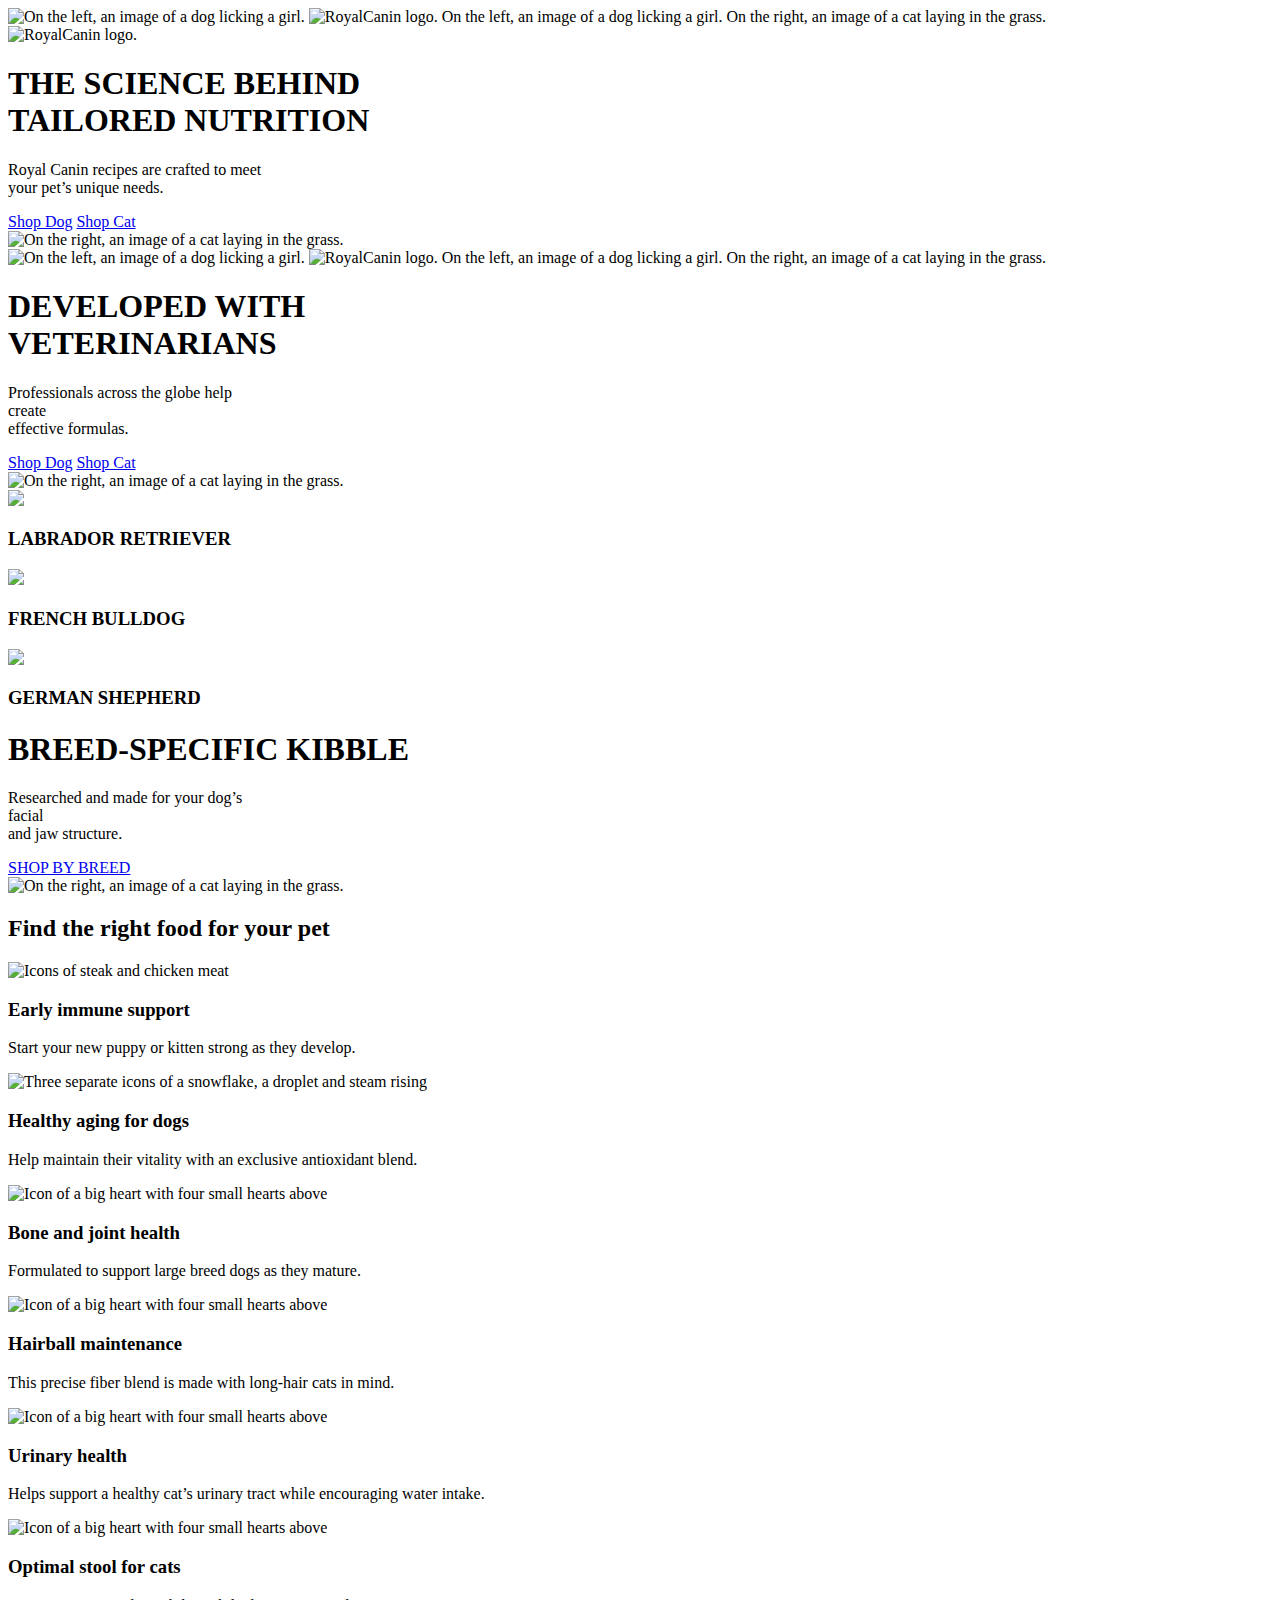
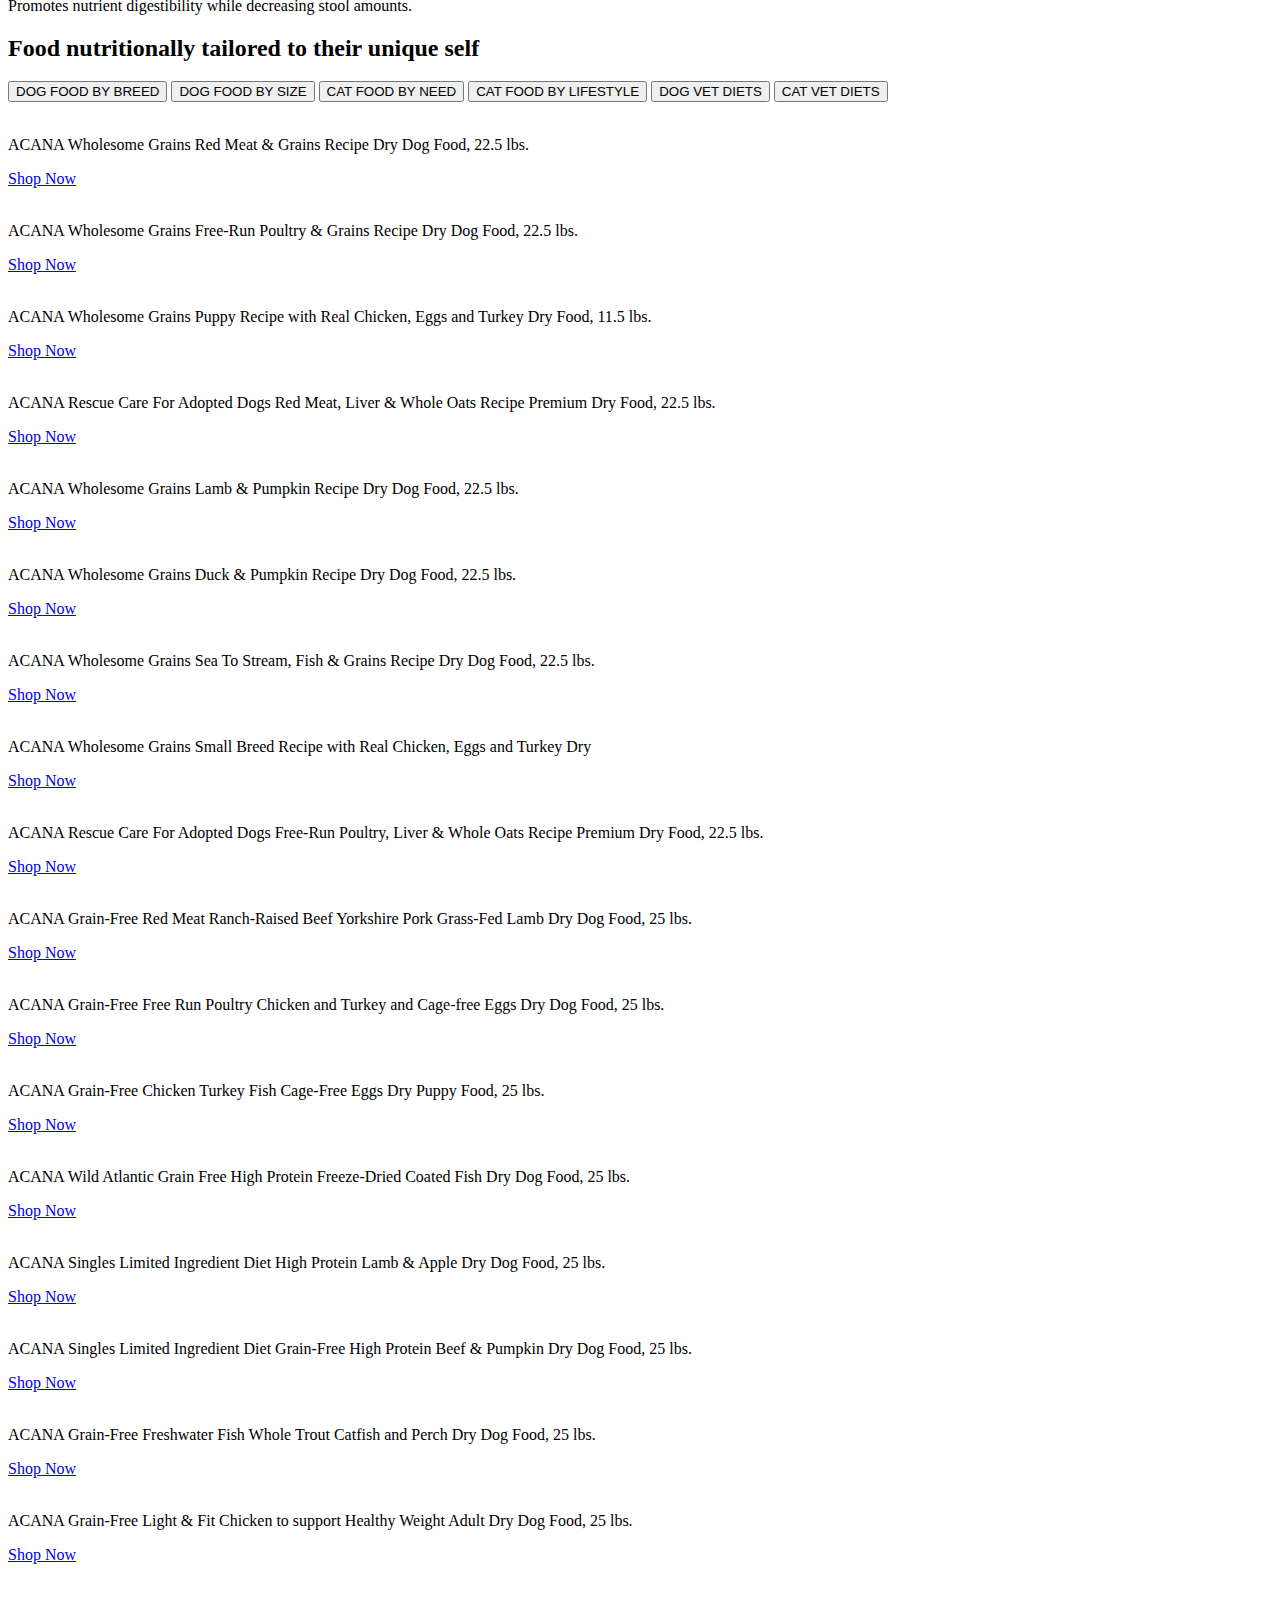
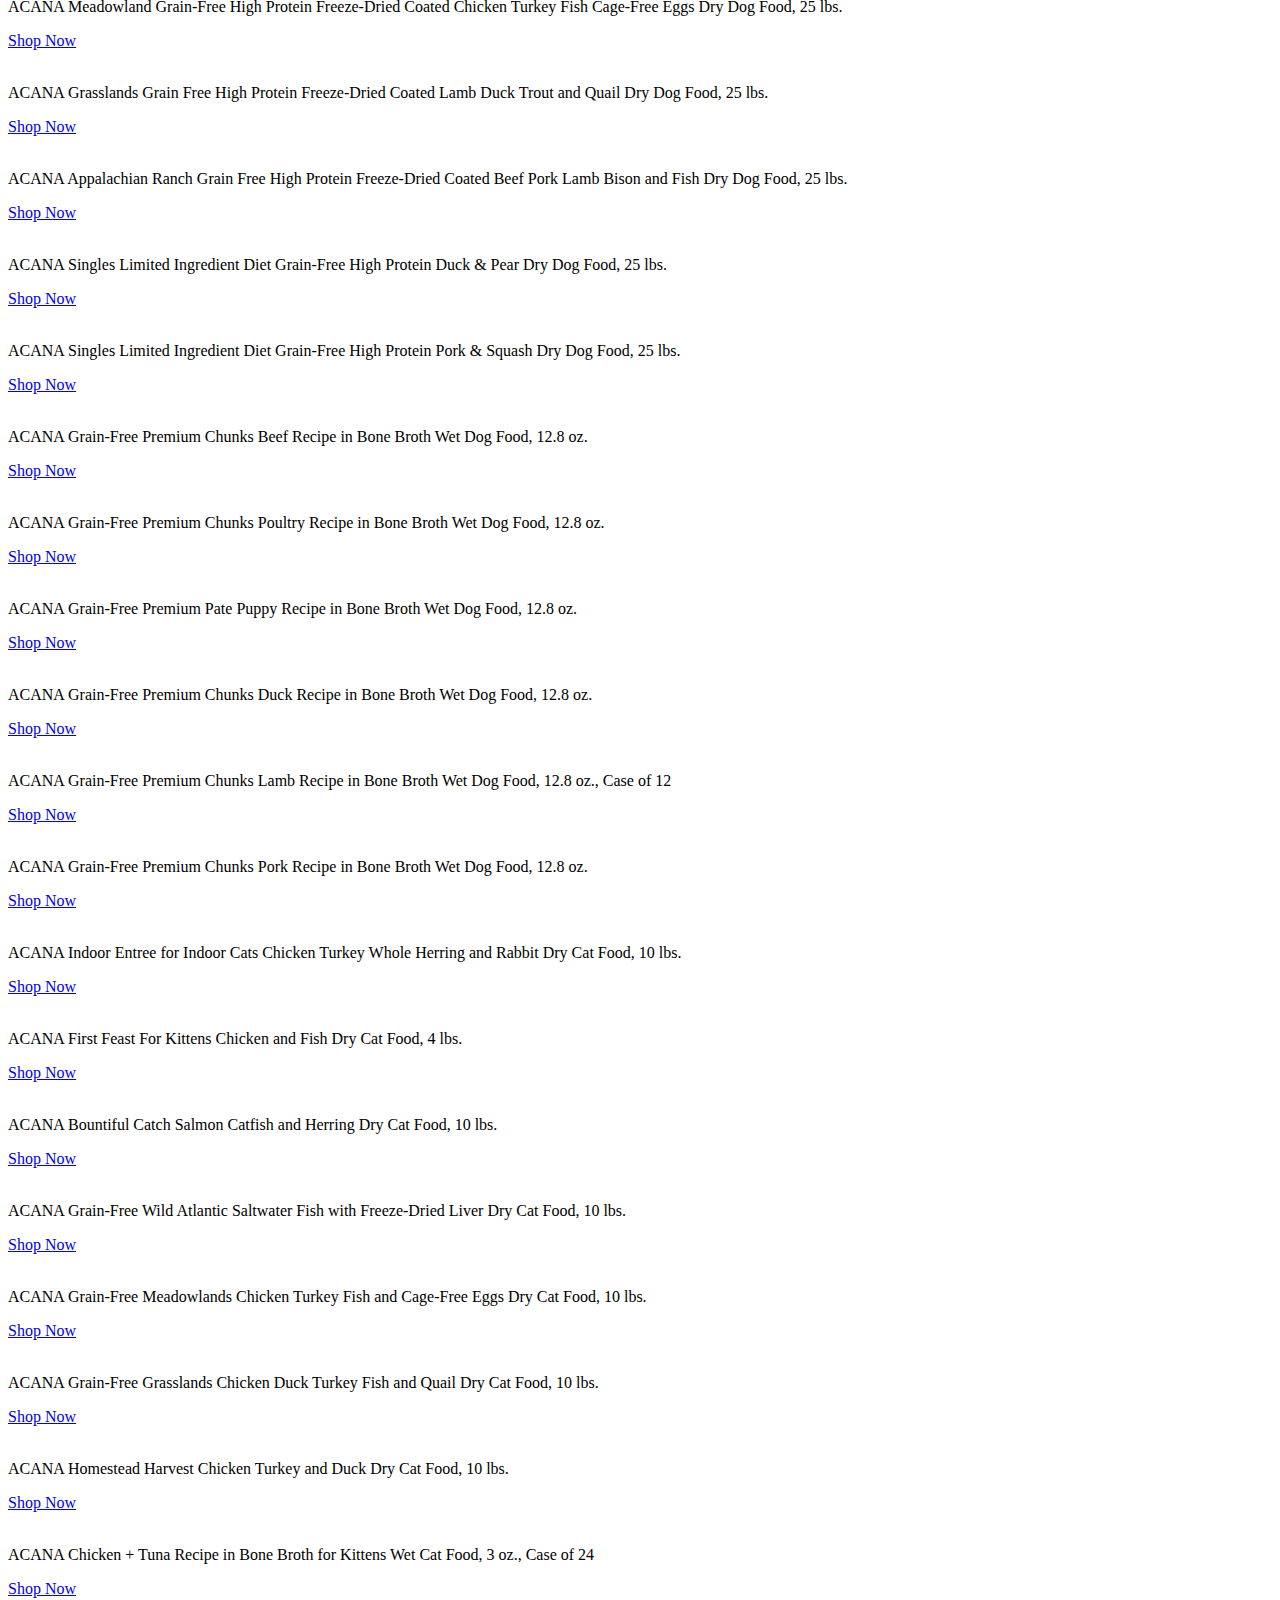
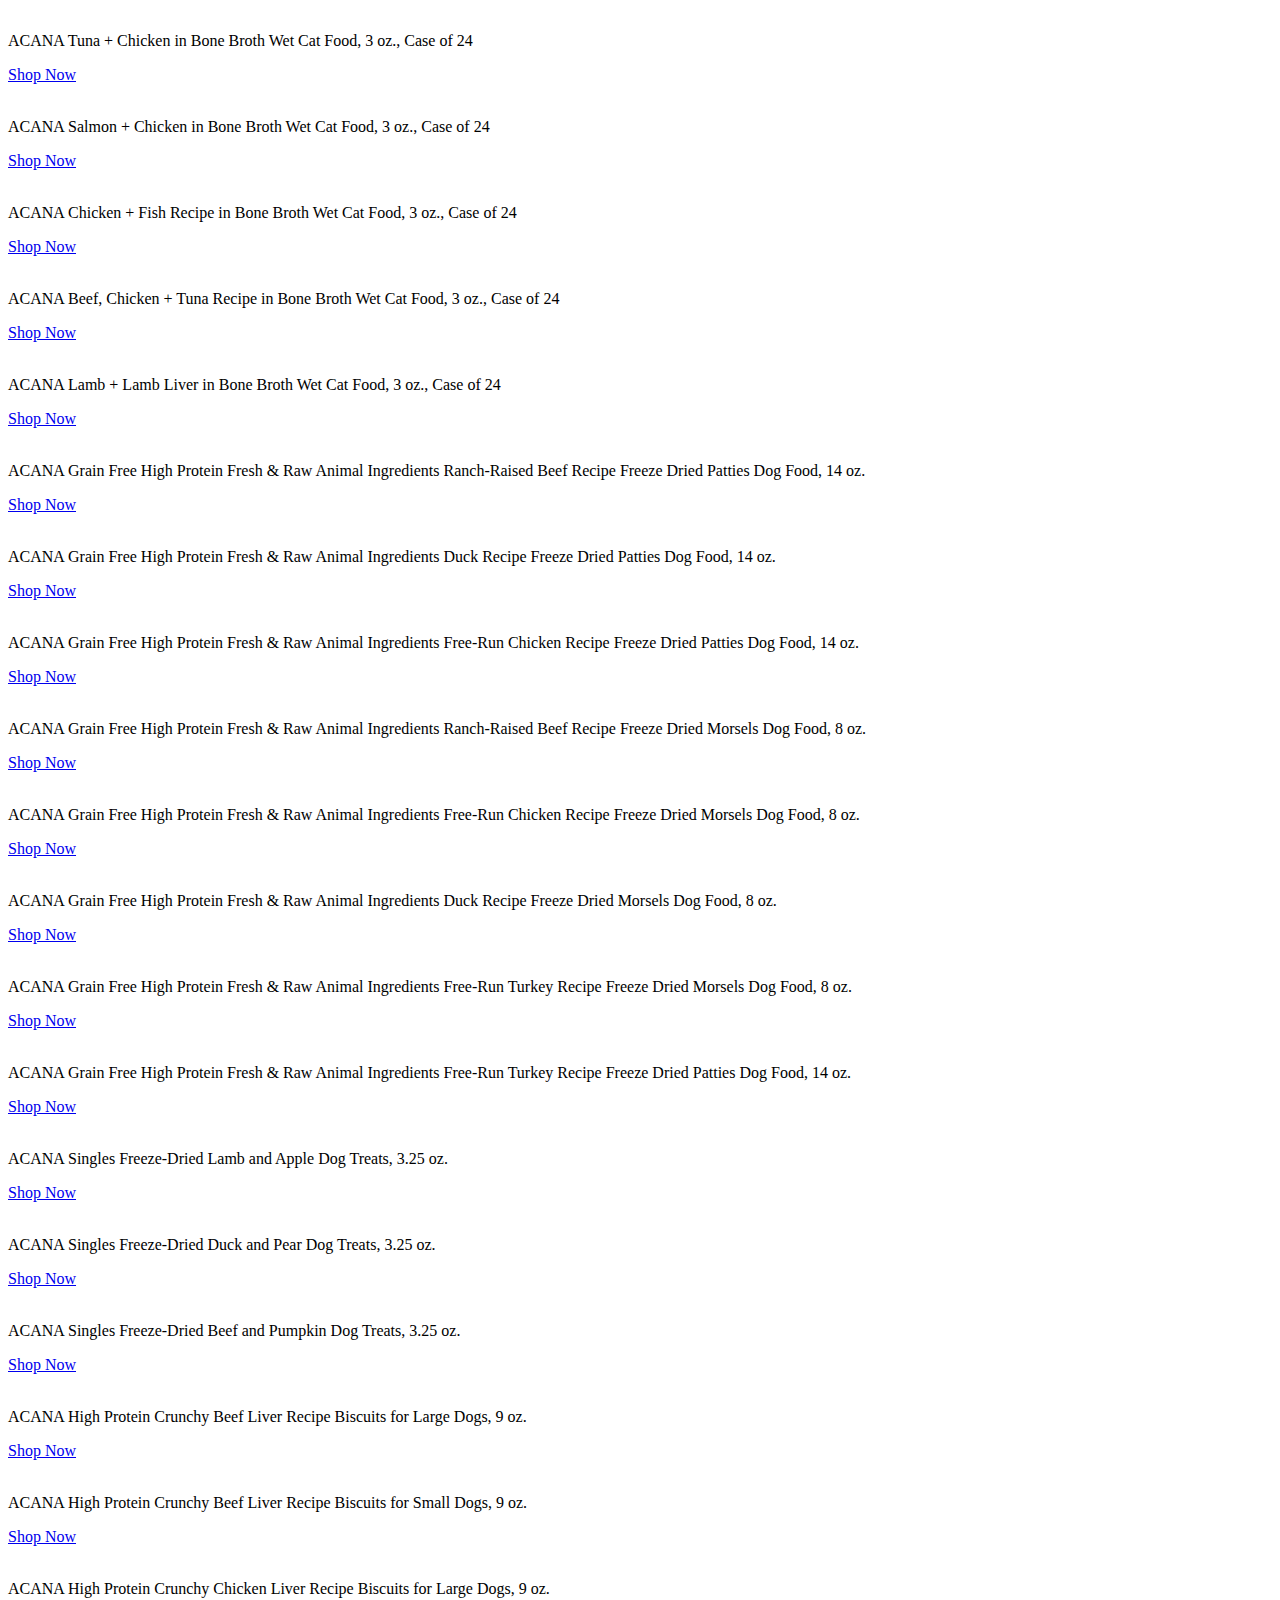
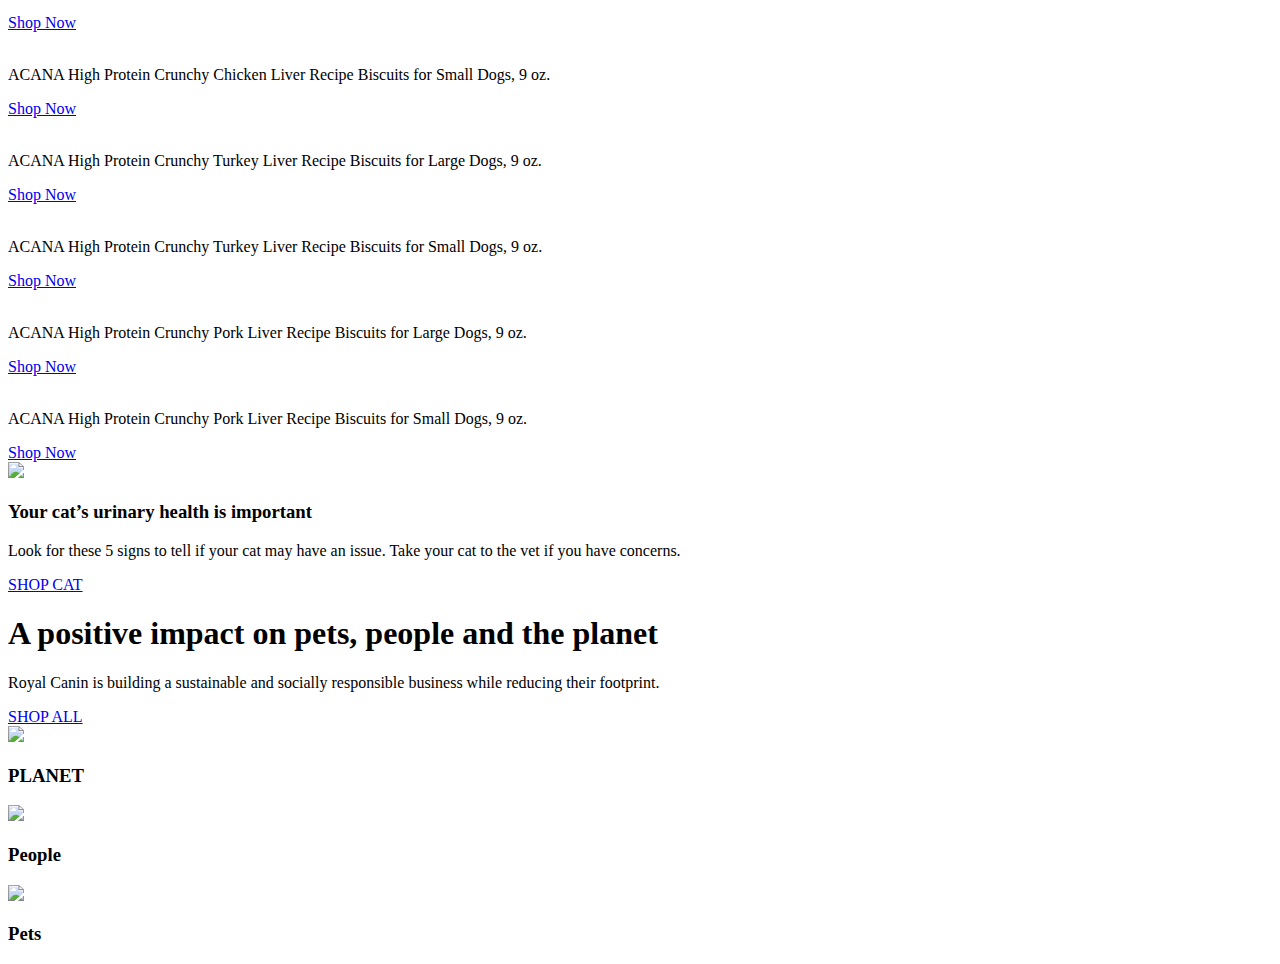
==== index.html @ 504c71f0 "first commit" ====
<!DOCTYPE html>
<html lang="en">

<head>
  <meta charset="UTF-8" />
  <meta http-equiv="X-UA-Compatible" content="IE=edge" />
  <meta name="viewport" content="width=device-width, initial-scale=1.0" />
  <meta name="description"
    content="Shop tailored nutrition for your pet’s health needs. Royal Canin breed-specific dog food, urinary health cat food and more are available at Petco.com." />
  <title>Royal Canin | Petco</title>
  <link rel="shortcut icon" href="assets/images/Royal-Canin.png" type="image/x-icon" />
  <link rel="stylesheet" href="assets/product.css">
  <link rel="stylesheet" href="assets/styles.css?v=1" />
</head>

<body>
  <main class="citrusRoyalCanin__Wrapper">
    <!--------------------- RoyalCanin slider section ------------------------->
    <section class="citrusRoyalCanin__SliderContainer">
      <div id="image-carousel" class="splide citrusRoyalCanin__sliderBox" aria-label="Beautiful images2">
        <div class="splide__track">
          <div class="splide__list">
            <!-- 1st slide -->
            <div class="citrusRoyalCanin__firstSlideContainer splide__slide" >
              <div class="citrusRoyalCanin__firstSlide_Row">
                <div class="citrusRoyalCanin__FirstSlide__ColLeft">
                  <div class="citrusRoyalCanin__imgContainer">
                    <img class="citrusRoyalCanin__mobile_hide citrusRoyalCanin__FirstSlide_first_image" src="assets/images/Hero_1.1_dsk_Dog_Eating.png"
                      alt="On the left, an image of a dog licking a girl." />
                    <img class="citrusRoyalCanin__desktop_hide" src="assets/images/Hero_1.3_Mob_Dog_Eating.png"
                      alt="RoyalCanin logo. On the left, an image of a dog licking a girl. On the right, an image of a cat laying in the grass." />
                  </div>
                </div>
                <div class="citrusRoyalCanin__FirstSlide__ColMiddle">
                  <div class="citrusRoyalCanin__firstSlide__middleContainer">
                    <div class="citrusRoyalCanin__logo">
                      <img class="citrusRoyalCanin__mobile_hide" src="assets/images/Royal-Canin.png" alt="RoyalCanin logo." />
                    </div>
                    <div class="citrusRoyalCanin__Middle_textContainer">
                      <h1 class="citrusRoyalCanin__firstSlide__title">
                        THE SCIENCE BEHIND<br>TAILORED NUTRITION
                      </h1>
                      <p class="citrusRoyalCanin__sliderText">
                        Royal Canin recipes are crafted to meet<br> your pet’s unique needs.
                      </p>
                    </div>
                    <div class="citrusRoyalCanin__MiddleCTA-Box">
                      <a class="citrusRoyalCanin__shopCTALarge"
                        href="https://www.petco.com/shop/en/petcostore/brand/acana/dog"
                        manual_cm_sp="sponsoredbrandpage:acana:heropov:1:qualitypetnutrition:shopdog"
                        onclick="clickTrackLink(this);">Shop Dog</a>
                      <a class="citrusRoyalCanin__shopCTALarge"
                        href="https://www.petco.com/shop/en/petcostore/brand/acana/cat"
                        manual_cm_sp="sponsoredbrandpage:acana:heropov:1:qualitypetnutrition:shopcat"
                        onclick="clickTrackLink(this);">Shop Cat</a>
                    </div>
                  </div>
                </div>
                <div class="citrusRoyalCanin__FirstSlide__ColRight citrusRoyalCanin__mobile_hide">
                  <div class="citrusRoyalCanin__imgContainer">
                    <img class="citrusRoyalCanin__FirstSlide_Second_image" src="assets/images/Hero_1.2_Cat_Eating.png" alt="On the right, an image of a cat laying in the grass." />
                  </div>
                </div>
              </div>
            </div>
            <!-- End 1st slide -->
            <!-- 2nd slide -->
            <div class="citrusRoyalCanin__secondSlideContainer splide__slide">
              <div class="citrusRoyalCanin__secondSlide_Row">
                <div class="citrusRoyalCanin__secondSlide__ColLeft">
                  <div class="citrusRoyalCanin__imgContainer">
                    <img class="citrusRoyalCanin__mobile_hide" src="assets/images/Hero_2.1_dsk_Dog.png"
                      alt="On the left, an image of a dog licking a girl." />
                    <img class="citrusRoyalCanin__desktop_hide" src="assets/images/Hero_2.3_mob_Cat.png"
                      alt="RoyalCanin logo. On the left, an image of a dog licking a girl. On the right, an image of a cat laying in the grass." />
                  </div>
                </div>
                <div class="citrusRoyalCanin__secondSlide__ColMiddle">
                  <div class="citrusRoyalCanin__secondSlide__middleContainer">
                    <div class="citrusRoyalCanin__Middle_textContainer">
                      <h1 class="citrusRoyalCanin__secondSlide__title">
                        DEVELOPED WITH<br>
VETERINARIANS
                      </h1>
                      <p class="citrusRoyalCanin__sliderText">
                        Professionals across the globe help<br class="citrusRoyalCanin__desktop_hide"> create<br class="citrusRoyalCanin__mobile_hide"> effective formulas.
                      </p>
                    </div>
                    <div class="citrusRoyalCanin__MiddleCTA-Box">
                      <a class="citrusRoyalCanin__shopCTALarge"
                        href="https://www.petco.com/shop/en/petcostore/brand/acana/dog"
                        manual_cm_sp="sponsoredbrandpage:acana:heropov:1:qualitypetnutrition:shopdog"
                        onclick="clickTrackLink(this);">Shop Dog</a>
                      <a class="citrusRoyalCanin__shopCTALarge"
                        href="https://www.petco.com/shop/en/petcostore/brand/acana/cat"
                        manual_cm_sp="sponsoredbrandpage:acana:heropov:1:qualitypetnutrition:shopcat"
                        onclick="clickTrackLink(this);">Shop Cat</a>
                    </div>
                  </div>
                </div>
                <div class="citrusRoyalCanin__secondSlide__ColRight citrusRoyalCanin__mobile_hide">
                  <div class="citrusRoyalCanin__imgContainer">
                    <img src="assets/images/Hero_2.3_dsk_Cat.png" alt="On the right, an image of a cat laying in the grass." />
                  </div>
                </div>
              </div>
            </div>
            <!-- End 2nd slide -->
            <!-- 3rd slide -->
            <div class="citrusRoyalCanin__thirdSlideContainer splide__slide"  >
              <div class="citrusRoyalCanin__thirdSlide_Row">
                <div class="citrusRoyalCanin__thirdSlide__ColLeft">
                  <div class="citrusRoyalCanin__imgContainer">
                    <div class="citrusRoyalCanin__thirdSlide__Product_Row">
                      <div class="citrusRoyalCanin__thirdSlide__Product_col">
                        <img src="assets/images/Hero_3.1.1_dog_food.png">
                        <h3>LABRADOR RETRIEVER</h3>
                      </div>
                      <div class="citrusRoyalCanin__thirdSlide__Product_col">
                        <img src="assets/images/Hero_3.1.2_dog_food.png">
                        <h3>FRENCH BULLDOG</h3>
                    </div>
                    <div class="citrusRoyalCanin__thirdSlide__Product_col citrusRoyalCanin__thirdSlide__Product_col_gap">
                      <img src="assets/images/Hero_3.1.3_dog_food.png">
                      <h3>GERMAN SHEPHERD </h3>
                  </div>
                    </div>
                  </div>
                </div>
                <div class="citrusRoyalCanin__thirdSlide__ColMiddle citrusRoyalCanin__thirdSlide__ColMiddle_bottom">
                  <div class="citrusRoyalCanin__thirdSlide__middleContainer">
                    <div class="citrusRoyalCanin__Middle_textContainer">
                      <h1 class="citrusRoyalCanin__thirdSlide__title">
                        BREED-SPECIFIC KIBBLE
                      </h1>
                      <p class="citrusRoyalCanin__sliderText">
                        Researched and made for your dog’s<br class="citrusRoyalCanin__desktop_hide"> facial<br class="citrusRoyalCanin__mobile_hide"> and jaw structure.
                      </p>
                    </div>
                    <div class="citrusRoyalCanin__MiddleCTA-Box sliderCTAcenter" >
                      <a class="citrusRoyalCanin__shopCTALarge citrusRoyalCanin__thirdSlide_cta_wide"
                        href="https://www.petco.com/shop/en/petcostore/brand/acana/dog"
                        manual_cm_sp="sponsoredbrandpage:acana:heropov:1:qualitypetnutrition:shopdog"
                        onclick="clickTrackLink(this);">SHOP BY BREED</a>
                    </div>
                  </div>
                </div>
                <div class="citrusRoyalCanin__thirdSlide__ColRight citrusRoyalCanin__mobile_hide">
                  <div class="citrusRoyalCanin__imgContainer">
                    <img class="citrusRoyalCanin__thirdSlide_last_image" src="assets/images/Hero_3.2_dsk_Dog.png" alt="On the right, an image of a cat laying in the grass." />
                  </div>
                </div>
              </div>
            </div>
           <!-- End 3rd slide -->
          </div>
        </div>
      </div>
    </section>
    <!------------------ End RoyalCanin slider section ------------------------------->

        <!--===============================================================
                                    start RoyalCanin benefits area
           ====================================================================-->
           <section class="citrus_RoyalCanin_benefitus_area">
            <div class="citrus_RoyalCanin_containers">
                <div class="citrus_RoyalCanin_main-benifit-flex">
                    <!-- common heading -->
                    <div class="citrus_RoyalCanin_cmon-heading">
                        <h2>Find the right food for your pet</h2>
                    </div>
                    <!-- common heading -->
                    <div class="citrus_RoyalCanin_single_b_main">
                        <!-- single item -->
                        <div class="citrus_RoyalCanin_single_banifit">
                            <img src="assets/images/food-benefit-1.1-early-immune-support.png"
                                alt="Icons of steak and chicken meat" />
                            <h3>Early immune support</h3>
                            <p>Start your new puppy or kitten strong as they develop.</p>
                        </div>
                        <!-- single item -->
                        <div class="citrus_RoyalCanin_single_banifit">
                            <img src="assets/images/food-benefit-1.2-healthy-aging.png"
                                alt="Three separate icons of a snowflake, a droplet and steam rising" />
                            <h3>Healthy aging for dogs</h3>
                            <p>Help maintain their vitality with an exclusive antioxidant blend.</p>
                        </div>
                        <!-- single item -->
                        <div class="citrus_RoyalCanin_single_banifit">
                            <img src="assets/images/food-benefit-1.3-bone-and-joint-health.png"
                                alt="Icon of a big heart with four small hearts above" />
                            <h3>Bone and joint health</h3>
                            <p>Formulated to support large breed dogs as they mature.</p>
                        </div>
                          <!-- single item -->
                          <div class="citrus_RoyalCanin_single_banifit">
                            <img src="assets/images/food-benefit-1.4-hairball-maintanance.png"
                                alt="Icon of a big heart with four small hearts above" />
                            <h3>Hairball maintenance</h3>
                            <p>This precise fiber blend is made with long-hair cats in mind.</p>
                        </div>
                          <!-- single item -->
                          <div class="citrus_RoyalCanin_single_banifit">
                            <img src="assets/images/food-benefit-1.5-urinary-health.png"
                                alt="Icon of a big heart with four small hearts above" />
                            <h3>Urinary health</h3>
                            <p>Helps support a healthy cat’s urinary tract while encouraging water intake.</p>
                        </div>
                          <!-- single item -->
                          <div class="citrus_RoyalCanin_single_banifit">
                            <img src="assets/images/food-benefit-1.6-optimal-stoo.png"
                                alt="Icon of a big heart with four small hearts above" />
                            <h3>Optimal stool for cats</h3>
                            <p>Promotes nutrient digestibility while decreasing stool amounts.</p>
                        </div>
                    </div>
                    <!-- <div class="citrus-purebite__cta cta-box">
                        <a href="https://www.petco.com/shop/en/petcostore/brand/RoyalCanin"
                            manual_cm_sp="sponsoredbrandpage:RoyalCanin:icons:1:RoyalCaninbenefits:shopall"
                            onclick="clickTrackLink(this);">Shop All</a>
                    </div> -->
                </div>
            </div>
        </section>

        <!--===============================================================
                                    End RoyalCanin benefits area
           ====================================================================-->
    <!------------------- section two / shop RoyalCanin products start ---------------------------------->
    <section class="citrus-meet-orijen-tab-area">
      <div class="citrus-meet-orijen-tab-container">
        <div class="citrusRoyalCanin__sectionTitle">
          <h2>Food nutritionally tailored to their unique self</h2>
        </div>

        <!-- product tab main content -->
        <div class="citrus-meet-orijen-main-tab-content">
          <!-- tab button -->
          <div class="citrus-meet-orijen-wrapper">
            <div id="citrusMeetTabId" class="citrus-meet-orijen-main21">
              <button class="citrus_meet_tab_item citrus_meet_tab_item_active" onclick="filterBestDog('citrus_all_tab_select')">DOG FOOD BY BREED</button>
              <button class="citrus_meet_tab_item " onclick="filterBestDog('citrusd_drydog')">DOG FOOD BY SIZE</button>
              <button class="citrus_meet_tab_item" onclick="filterBestDog('citrus_wetdog')">CAT FOOD BY NEED</button>
              <button class="citrus_meet_tab_item" onclick="filterBestDog('citrus_treatsdog')">CAT FOOD BY LIFESTYLE</button>
              <button class="citrus_meet_tab_item" onclick="filterBestDog('citrus_freedog')">DOG VET DIETS</button>
              <button class="citrus_meet_tab_item" onclick="filterBestDog('citrus_catdog')"><span>CAT VET DIETS</button>
              <!-- <button class="citrus_meet_tab_item" onclick="filterBestDog('citrus_wetcatDog')"><span>DOG</span>TREATS</button> -->
            </div>
          </div>
          <!-- tab button -->

          <!--=================== tab content ===================-->
          <div class="citrus-meet-section__tab-content">
            <!-- start DRY DOG FOOD + GRAINS row 1  -->
            <div class="cirtus_meet_tabs_main_22 splide cirtus_meet_tabs_22">
              <div class="splide__track">
                <div class="splide__list">
                  <!-- tab item -->
                  <div
                    class="citrus_item_section__tab_content_item citrusfilterMeetDiv citrus_all_tab_select splide__slide">
                    <div class="citrus-meet-tab-product">
                      <div class="citrus-inner-img22">
                        <a href="https://www.petco.com/shop/en/petcostore/product/acana-wholesome-grains-red-meat-dry-dog-food"
                          manual_cm_sp="sponsoredbrandpage:acana:drydogfoodgrains:1:redmeatdrydogfoodwgrain:product"
                          onclick="clickTrackLink(this);"><img src="assets/images2/tab1.1_RedMeatDryDogFoodWGrain.png"
                            alt="" /></a>
                      </div>
                      <div class="citrus_product_info22">
                        <p>ACANA Wholesome Grains Red Meat & Grains Recipe Dry Dog Food, 22.5 lbs.</p>
                      </div>
                      <a href="https://www.petco.com/shop/en/petcostore/product/acana-wholesome-grains-red-meat-dry-dog-food"
                        manual_cm_sp="sponsoredbrandpage:acana:drydogfoodgrains:1:redmeatdrydogfoodwgrain:product"
                        onclick="clickTrackLink(this);">Shop Now</a>
                    </div>
                  </div>
                  <!-- tab item -->
                  <!-- tab item -->
                  <div
                    class="citrus_item_section__tab_content_item citrusfilterMeetDiv citrus_all_tab_select splide__slide">
                    <div class="citrus-meet-tab-product">
                      <div class="citrus-inner-img22">
                        <a href="https://www.petco.com/shop/en/petcostore/product/acana-wholesome-grains-poultry-dry-dog-food"
                          manual_cm_sp="sponsoredbrandpage:acana:drydogfoodgrains:2:poultrydrydogfoodwgrain:product"
                          onclick="clickTrackLink(this);"><img src="assets/images2/tab1.2_PoultryDryDogFoodWGrain.png"
                            alt="" /></a>
                      </div>
                      <div class="citrus_product_info22">
                        <p>ACANA Wholesome Grains Free-Run Poultry & Grains Recipe Dry Dog Food, 22.5 lbs.</p>
                      </div>
                      <a href="https://www.petco.com/shop/en/petcostore/product/acana-wholesome-grains-poultry-dry-dog-food"
                        manual_cm_sp="sponsoredbrandpage:orijen:drydogfoodgrains:2:puppylargedogdrywgrain:shopnow"
                        onclick="clickTrackLink(this);">Shop Now</a>
                    </div>
                  </div>
                  <!-- tab item -->
                  <!-- tab item -->
                  <div
                    class="citrus_item_section__tab_content_item citrusfilterMeetDiv citrus_all_tab_select splide__slide">
                    <div class="citrus-meet-tab-product">
                      <div class="citrus-inner-img22">
                        <a href="https://www.petco.com/shop/en/petcostore/product/acana-wholesome-grains-puppy-recipe-with-real-chicken-eggs-and-turkey-dry-food"
                          manual_cm_sp="sponsoredbrandpage:acana:drydogfoodgrains:3:puppydrydogfoodwgrain:product"
                          onclick="clickTrackLink(this);"><img src="assets/images2/tab1.3_PuppyDryDogFoodWGrain.png"
                            alt="" /></a>
                      </div>
                      <div class="citrus_product_info22">
                        <p>ACANA Wholesome Grains Puppy Recipe with Real Chicken, Eggs and Turkey Dry Food, 11.5 lbs.
                        </p>
                      </div>
                      <a href="https://www.petco.com/shop/en/petcostore/product/acana-wholesome-grains-puppy-recipe-with-real-chicken-eggs-and-turkey-dry-food"
                        manual_cm_sp="sponsoredbrandpage:acana:drydogfoodgrains:3:puppydrydogfoodwgrain:product"
                        onclick="clickTrackLink(this);">Shop Now</a>
                    </div>
                  </div>
                  <!-- tab item -->
                  <!-- tab item -->
                  <div
                    class="citrus_item_section__tab_content_item citrusfilterMeetDiv citrus_all_tab_select splide__slide">
                    <div class="citrus-meet-tab-product">
                      <div class="citrus-inner-img22">
                        <a href="https://www.petco.com/shop/en/petcostore/product/acana-rescue-care-for-adopted-dogs-red-meat-liver-and-whole-oats-recipe-premium-dry-food"
                          manual_cm_sp="sponsoredbrandpage:acana:drydogfoodgrains:4:rscredmeatdrydogfoodwgrain:product"
                          onclick="clickTrackLink(this);"><img src="assets/images2/tab1.4_RSCRedMeatDryDogFoodWGrain.png"
                            alt="" /></a>
                      </div>
                      <div class="citrus_product_info22">
                        <p>ACANA Rescue Care For Adopted Dogs Red Meat, Liver & Whole Oats Recipe Premium Dry Food, 22.5
                          lbs.</p>
                      </div>
                      <a href="https://www.petco.com/shop/en/petcostore/product/acana-rescue-care-for-adopted-dogs-red-meat-liver-and-whole-oats-recipe-premium-dry-food"
                        manual_cm_sp="sponsoredbrandpage:acana:drydogfoodgrains:4:rscredmeatdrydogfoodwgrain:product"
                        onclick="clickTrackLink(this);">Shop Now</a>
                    </div>
                  </div>
                  <!-- tab item -->
                  <!-- tab item -->
                  <div
                    class="citrus_item_section__tab_content_item citrusfilterMeetDiv citrus_all_tab_select splide__slide">
                    <div class="citrus-meet-tab-product">
                      <div class="citrus-inner-img22">
                        <a href="https://www.petco.com/shop/en/petcostore/product/acana-wholesome-grains-lamb-and-pumpkin-dry-dog-food"
                          manual_cm_sp="sponsoredbrandpage:acana:drydogfoodgrains:5:lambpumpkindrydogfoodwgrain:product"
                          onclick="clickTrackLink(this);"><img
                            src="assets/images2/tab1.5_LambPumpkinDryDogFoodWGrain.png" alt="" /></a>
                      </div>
                      <div class="citrus_product_info22">
                        <p>ACANA Wholesome Grains Lamb & Pumpkin Recipe Dry Dog Food, 22.5 lbs.</p>
                      </div>
                      <a href="https://www.petco.com/shop/en/petcostore/product/acana-wholesome-grains-lamb-and-pumpkin-dry-dog-food"
                        manual_cm_sp="sponsoredbrandpage:acana:drydogfoodgrains:5:lambpumpkindrydogfoodwgrain:product"
                        onclick="clickTrackLink(this);">Shop Now</a>
                    </div>
                  </div>
                  <!-- tab item -->
                  <!-- tab item -->
                  <div
                    class="citrus_item_section__tab_content_item citrusfilterMeetDiv citrus_all_tab_select splide__slide">
                    <div class="citrus-meet-tab-product">
                      <div class="citrus-inner-img22">
                        <a href="https://www.petco.com/shop/en/petcostore/product/acana-wholesome-grains-duck-and-pumpkin-dry-dog-food"
                          manual_cm_sp="sponsoredbrandpage:acana:drydogfoodgrains:6:duckpumpkindrydogfoodwgrain:product"
                          onclick="clickTrackLink(this);"><img
                            src="assets/images2/tab1.6_DuckPumpkinDryDogFoodWGrain.png" alt="" /></a>
                      </div>
                      <div class="citrus_product_info22">
                        <p>ACANA Wholesome Grains Duck & Pumpkin Recipe Dry Dog Food, 22.5 lbs.</p>
                      </div>
                      <a href="https://www.petco.com/shop/en/petcostore/product/acana-wholesome-grains-duck-and-pumpkin-dry-dog-food"
                        manual_cm_sp="sponsoredbrandpage:acana:drydogfoodgrains:6:duckpumpkindrydogfoodwgrain:product"
                        onclick="clickTrackLink(this);">Shop Now</a>
                    </div>
                  </div>
                  <!-- tab item -->
                  <!-- tab item -->
                  <div
                    class="citrus_item_section__tab_content_item citrusfilterMeetDiv citrus_all_tab_select splide__slide">
                    <div class="citrus-meet-tab-product">
                      <div class="citrus-inner-img22">
                        <a href="https://www.petco.com/shop/en/petcostore/product/acana-wholesome-grains-american-waters-dry-dog-food"
                          manual_cm_sp="sponsoredbrandpage:acana:drydogfoodgrains:7:seatostreamdrydogfoodwgrain:product"
                          onclick="clickTrackLink(this);"><img
                            src="assets/images2/tab1.7_SeaToStreamDryDogFoodWGrain.png" alt="" /></a>
                      </div>
                      <div class="citrus_product_info22">
                        <p>ACANA Wholesome Grains Sea To Stream, Fish & Grains Recipe Dry Dog Food, 22.5 lbs.</p>
                      </div>
                      <a href="https://www.petco.com/shop/en/petcostore/product/acana-wholesome-grains-american-waters-dry-dog-food"
                        manual_cm_sp="sponsoredbrandpage:acana:drydogfoodgrains:7:seatostreamdrydogfoodwgrain:product"
                        onclick="clickTrackLink(this);">Shop Now</a>
                    </div>
                  </div>
                  <!-- tab item -->
                  <!-- tab item -->
                  <div
                    class="citrus_item_section__tab_content_item citrusfilterMeetDiv citrus_all_tab_select splide__slide">
                    <div class="citrus-meet-tab-product">
                      <div class="citrus-inner-img22">
                        <a href="https://www.petco.com/shop/en/petcostore/product/acana-wholesome-grains-small-breed-recipe-with-real-chicken-eggs-and-turkey-dry-dog-food"
                          manual_cm_sp="sponsoredbrandpage:acana:drydogfoodgrains:8:smallbreeddrydogfoodwgrain:product"
                          onclick="clickTrackLink(this);"><img src="assets/images2/tab1.8_SmallBreedDryDogFoodWGrain.png"
                            alt="" /></a>
                      </div>
                      <div class="citrus_product_info22">
                        <p>ACANA Wholesome Grains Small Breed Recipe with Real Chicken, Eggs and Turkey Dry</p>
                      </div>
                      <a href="https://www.petco.com/shop/en/petcostore/product/acana-wholesome-grains-small-breed-recipe-with-real-chicken-eggs-and-turkey-dry-dog-food"
                        manual_cm_sp="sponsoredbrandpage:acana:drydogfoodgrains:8:smallbreeddrydogfoodwgrain:product"
                        onclick="clickTrackLink(this);">Shop Now</a>
                    </div>
                  </div>
                  <!-- tab item -->
                  <!-- tab item -->
                  <div
                    class="citrus_item_section__tab_content_item citrusfilterMeetDiv citrus_all_tab_select splide__slide">
                    <div class="citrus-meet-tab-product">
                      <div class="citrus-inner-img22">
                        <a href="https://www.petco.com/shop/en/petcostore/product/acana-rescue-care-for-adopted-dogs-free-run-poultry-liver-and-whole-oats-recipe-premium-dry-food"
                          manual_cm_sp="sponsoredbrandpage:acana:drydogfoodgrains:9:rscpoultrydrydogfoodwgrain:product"
                          onclick="clickTrackLink(this);"><img src="assets/images2/tab1.9_RSCPoultryDryDogFoodWGrain.png"
                            alt="" /></a>
                      </div>
                      <div class="citrus_product_info22">
                        <p>ACANA Rescue Care For Adopted Dogs Free-Run Poultry, Liver & Whole Oats Recipe Premium Dry
                          Food, 22.5 lbs.</p>
                      </div>
                      <a href="https://www.petco.com/shop/en/petcostore/product/acana-rescue-care-for-adopted-dogs-free-run-poultry-liver-and-whole-oats-recipe-premium-dry-food"
                        manual_cm_sp="sponsoredbrandpage:acana:drydogfoodgrains:9:rscpoultrydrydogfoodwgrain:product"
                        onclick="clickTrackLink(this);">Shop Now</a>
                    </div>
                  </div>
                  <!-- tab item -->

                </div>
              </div>
            </div>
            <!-- End DRY DOG FOOD + GRAINS  row 1  -->

            <!-- start GRAIN-FREE DRY DOG FOOD row 2 -->
            <div class="cirtus_meet_tabs_main_22 splide cirtus_meet_tabs_22">
              <div class="splide__track">
                <div class="splide__list">
                  <!-- tab item -->
                  <div class="citrus_item_section__tab_content_item citrusfilterMeetDiv citrusd_drydog splide__slide">
                    <div class="citrus-meet-tab-product">
                      <div class="citrus-inner-img22">
                        <a href="https://www.petco.com/shop/en/petcostore/product/acana-red-meat-dry-dog-food"
                          manual_cm_sp="sponsoredbrandpage:acana:grainfreedrydogfood:1:redmeatdrydogfoodgrainfree:product"
                          onclick="clickTrackLink(this);"><img src="assets/images2/tab2.1_RedMeatDryDogFoodGrainFree.png"
                            alt="" /></a>
                      </div>
                      <div class="citrus_product_info22">
                        <p>ACANA Grain-Free Red Meat Ranch-Raised Beef Yorkshire Pork Grass-Fed Lamb Dry Dog Food, 25
                          lbs.</p>
                      </div>
                      <a href="https://www.petco.com/shop/en/petcostore/product/acana-red-meat-dry-dog-food"
                        manual_cm_sp="sponsoredbrandpage:acana:grainfreedrydogfood:1:redmeatdrydogfoodgrainfree:product"
                        onclick="clickTrackLink(this);">Shop Now</a>
                    </div>
                  </div>
                  <!-- tab item -->
                  <!-- tab item -->
                  <div class="citrus_item_section__tab_content_item citrusfilterMeetDiv citrusd_drydog splide__slide">
                    <div class="citrus-meet-tab-product">
                      <div class="citrus-inner-img22">
                        <a href="https://www.petco.com/shop/en/petcostore/product/acana-free-run-poultry-dry-dog-food"
                          manual_cm_sp="sponsoredbrandpage:acana:grainfreedrydogfood:2:poultrydrydogfoodgrainfree:product"
                          onclick="clickTrackLink(this);"><img src="assets/images2/tab2.2_PoultryDryDogFoodGrainFree.png"
                            alt="" /></a>
                      </div>
                      <div class="citrus_product_info22">
                        <p>ACANA Grain-Free Free Run Poultry Chicken and Turkey and Cage-free Eggs Dry Dog Food, 25 lbs.
                        </p>
                      </div>
                      <a href="https://www.petco.com/shop/en/petcostore/product/acana-free-run-poultry-dry-dog-food"
                        manual_cm_sp="sponsoredbrandpage:acana:grainfreedrydogfood:2:poultrydrydogfoodgrainfree:product"
                        onclick="clickTrackLink(this);">Shop Now</a>
                    </div>
                  </div>
                  <!-- tab item -->
                  <!-- tab item -->
                  <div class="citrus_item_section__tab_content_item citrusfilterMeetDiv citrusd_drydog splide__slide">
                    <div class="citrus-meet-tab-product">
                      <div class="citrus-inner-img22">
                        <a href="https://www.petco.com/shop/en/petcostore/product/acana-puppy-and-junior-dry-dog-food"
                          manual_cm_sp="sponsoredbrandpage:acana:grainfreedrydogfood:3:puppydrydogfoodgrainfree:product"
                          onclick="clickTrackLink(this);"><img src="assets/images2/tab2.3_PuppyDryDogFoodGrainFree.png"
                            alt="" /></a>
                      </div>
                      <div class="citrus_product_info22">
                        <p>ACANA Grain-Free Chicken Turkey Fish Cage-Free Eggs Dry Puppy Food, 25 lbs.</p>
                      </div>
                      <a href="https://www.petco.com/shop/en/petcostore/product/acana-puppy-and-junior-dry-dog-food"
                        manual_cm_sp="sponsoredbrandpage:acana:grainfreedrydogfood:3:puppydrydogfoodgrainfree:product"
                        onclick="clickTrackLink(this);">Shop Now</a>
                    </div>
                  </div>
                  <!-- tab item -->
                  <!-- tab item -->
                  <div class="citrus_item_section__tab_content_item citrusfilterMeetDiv citrusd_drydog splide__slide">
                    <div class="citrus-meet-tab-product">
                      <div class="citrus-inner-img22">
                        <a href="https://www.petco.com/shop/en/petcostore/product/acana-wild-atlantic-dry-dog-food"
                          manual_cm_sp="sponsoredbrandpage:acana:grainfreedrydogfood:4:wildatlanticdrydogfoodgrainfree:product"
                          onclick="clickTrackLink(this);"><img
                            src="assets/images2/tab2.4_WildAtlanticDryDogFoodGrainFree.png" alt="" /></a>
                      </div>
                      <div class="citrus_product_info22">
                        <p>ACANA Wild Atlantic Grain Free High Protein Freeze-Dried Coated Fish Dry Dog Food, 25 lbs.
                        </p>
                      </div>
                      <a href="https://www.petco.com/shop/en/petcostore/product/acana-wild-atlantic-dry-dog-food"
                        manual_cm_sp="sponsoredbrandpage:acana:grainfreedrydogfood:4:wildatlanticdrydogfoodgrainfree:product"
                        onclick="clickTrackLink(this);">Shop Now</a>
                    </div>
                  </div>
                  <!-- tab item -->
                  <!-- tab item -->
                  <div class="citrus_item_section__tab_content_item citrusfilterMeetDiv citrusd_drydog splide__slide">
                    <div class="citrus-meet-tab-product">
                      <div class="citrus-inner-img22">
                        <a href="https://www.petco.com/shop/en/petcostore/product/acana-singles-lamb-and-apple-recipe-dry-dog-food"
                          manual_cm_sp="sponsoredbrandpage:acana:grainfreedrydogfood:5:singleslambappledrydogfoodgrainfree:product"
                          onclick="clickTrackLink(this);"><img
                            src="assets/images2/tab2.5_SinglesLambAppleDryDogFoodGrainFree.png" alt="" /></a>
                      </div>
                      <div class="citrus_product_info22">
                        <p>ACANA Singles Limited Ingredient Diet High Protein Lamb & Apple Dry Dog Food, 25 lbs.</p>
                      </div>
                      <a href="https://www.petco.com/shop/en/petcostore/product/acana-singles-lamb-and-apple-recipe-dry-dog-food"
                        manual_cm_sp="sponsoredbrandpage:acana:grainfreedrydogfood:5:singleslambappledrydogfoodgrainfree:product"
                        onclick="clickTrackLink(this);">Shop Now</a>
                    </div>
                  </div>
                  <!-- tab item -->

                  <!-- tab item -->
                  <div class="citrus_item_section__tab_content_item citrusfilterMeetDiv citrusd_drydog splide__slide">
                    <div class="citrus-meet-tab-product">
                      <div class="citrus-inner-img22">
                        <a href="https://www.petco.com/shop/en/petcostore/product/acana-singles-beef-and-pumpkin-recipe-dry-dog-food"
                          manual_cm_sp="sponsoredbrandpage:acana:grainfreedrydogfood:6:singlesbeefpumpkindrydogfoodgrainfree:product"
                          onclick="clickTrackLink(this);"><img
                            src="assets/images2/tab2.6_SinglesBeefPumpkinDryDogFoodGrainFree.png" alt="" /></a>
                      </div>
                      <div class="citrus_product_info22">
                        <p>ACANA Singles Limited Ingredient Diet Grain-Free High Protein Beef & Pumpkin Dry Dog Food, 25
                          lbs.</p>
                      </div>
                      <a href="https://www.petco.com/shop/en/petcostore/product/acana-singles-beef-and-pumpkin-recipe-dry-dog-food"
                        manual_cm_sp="sponsoredbrandpage:acana:grainfreedrydogfood:6:singlesbeefpumpkindrydogfoodgrainfree:product"
                        onclick="clickTrackLink(this);">Shop Now</a>
                    </div>
                  </div>
                  <!-- tab item -->

                  <!-- tab item -->
                  <div class="citrus_item_section__tab_content_item citrusfilterMeetDiv citrusd_drydog splide__slide">
                    <div class="citrus-meet-tab-product">
                      <div class="citrus-inner-img22">
                        <a href="https://www.petco.com/shop/en/petcostore/product/acana-freshwater-fish-dry-dog-food"
                          manual_cm_sp="sponsoredbrandpage:acana:grainfreedrydogfood:7:freshwaterfishdrydogfoodgrainfree:product"
                          onclick="clickTrackLink(this);"><img
                            src="assets/images2/tab2.7_FreshWaterFishDryDogFoodGrainFree.png" alt="" /></a>
                      </div>
                      <div class="citrus_product_info22">
                        <p>ACANA Grain-Free Freshwater Fish Whole Trout Catfish and Perch Dry Dog Food, 25 lbs.</p>
                      </div>
                      <a href="https://www.petco.com/shop/en/petcostore/product/acana-freshwater-fish-dry-dog-food"
                        manual_cm_sp="sponsoredbrandpage:acana:grainfreedrydogfood:7:freshwaterfishdrydogfoodgrainfree:product"
                        onclick="clickTrackLink(this);">Shop Now</a>
                    </div>
                  </div>
                  <!-- tab item -->

                  <!-- tab item -->
                  <div class="citrus_item_section__tab_content_item citrusfilterMeetDiv citrusd_drydog splide__slide">
                    <div class="citrus-meet-tab-product">
                      <div class="citrus-inner-img22">
                        <a href="https://www.petco.com/shop/en/petcostore/product/acana-light-and-fit-dry-dog-food"
                          manual_cm_sp="sponsoredbrandpage:acana:grainfreedrydogfood:8:lightfitchickendrydogfoodgrainfree:product"
                          onclick="clickTrackLink(this);"><img
                            src="assets/images2/tab2.8_LightFitChickenDryDogFoodGrainFree.png" alt="" /></a>
                      </div>
                      <div class="citrus_product_info22">
                        <p>ACANA Grain-Free Light & Fit Chicken to support Healthy Weight Adult Dry Dog Food, 25 lbs.
                        </p>
                      </div>
                      <a href="https://www.petco.com/shop/en/petcostore/product/acana-light-and-fit-dry-dog-food"
                        manual_cm_sp="sponsoredbrandpage:acana:grainfreedrydogfood:8:lightfitchickendrydogfoodgrainfree:product"
                        onclick="clickTrackLink(this);">Shop Now</a>
                    </div>
                  </div>
                  <!-- tab item -->

                  <!-- tab item -->
                  <div class="citrus_item_section__tab_content_item citrusfilterMeetDiv citrusd_drydog splide__slide">
                    <div class="citrus-meet-tab-product">
                      <div class="citrus-inner-img22">
                        <a href="https://www.petco.com/shop/en/petcostore/product/acana-meadowlands-dry-dog-food"
                          manual_cm_sp="sponsoredbrandpage:acana:grainfreedrydogfood:9:meadowlanddrydogfoodgrainfree:product"
                          onclick="clickTrackLink(this);"><img
                            src="assets/images2/tab2.9_MeadowlandDryDogFoodGrainFree.png" alt="" /></a>
                      </div>
                      <div class="citrus_product_info22">
                        <p>ACANA Meadowland Grain-Free High Protein Freeze-Dried Coated Chicken Turkey Fish Cage-Free
                          Eggs Dry Dog Food, 25 lbs.</p>
                      </div>
                      <a href="https://www.petco.com/shop/en/petcostore/product/acana-meadowlands-dry-dog-food"
                        manual_cm_sp="sponsoredbrandpage:acana:grainfreedrydogfood:9:meadowlanddrydogfoodgrainfree:product"
                        onclick="clickTrackLink(this);">Shop Now</a>
                    </div>
                  </div>
                  <!-- tab item -->

                  <!-- tab item -->
                  <div class="citrus_item_section__tab_content_item citrusfilterMeetDiv citrusd_drydog splide__slide">
                    <div class="citrus-meet-tab-product">
                      <div class="citrus-inner-img22">
                        <a href="https://www.petco.com/shop/en/petcostore/product/acana-grasslands-dry-dog-food"
                          manual_cm_sp="sponsoredbrandpage:acana:grainfreedrydogfood:10:grasslandsdrydogfoodgrainfree:product"
                          onclick="clickTrackLink(this);"><img
                            src="assets/images2/tab2.10_GrasslandsDryDogFoodGrainFree.png" alt="" /></a>
                      </div>
                      <div class="citrus_product_info22">
                        <p>ACANA Grasslands Grain Free High Protein Freeze-Dried Coated Lamb Duck Trout and Quail Dry
                          Dog Food, 25 lbs.</p>
                      </div>
                      <a href="https://www.petco.com/shop/en/petcostore/product/acana-grasslands-dry-dog-food"
                        manual_cm_sp="sponsoredbrandpage:acana:grainfreedrydogfood:10:grasslandsdrydogfoodgrainfree:product"
                        onclick="clickTrackLink(this);">Shop Now</a>
                    </div>
                  </div>
                  <!-- tab item -->

                  <!-- tab item -->
                  <div class="citrus_item_section__tab_content_item citrusfilterMeetDiv citrusd_drydog splide__slide">
                    <div class="citrus-meet-tab-product">
                      <div class="citrus-inner-img22">
                        <a href="https://www.petco.com/shop/en/petcostore/product/acana-appalachian-ranch-dry-dog-food"
                          manual_cm_sp="sponsoredbrandpage:acana:grainfreedrydogfood:11:appalachianranchdrydogfoodgrainfree:product"
                          onclick="clickTrackLink(this);"><img
                            src="assets/images2/tab2.11_AppalachianRanchDryDogFoodGrainFree.png" alt="" /></a>
                      </div>
                      <div class="citrus_product_info22">
                        <p>ACANA Appalachian Ranch Grain Free High Protein Freeze-Dried Coated Beef Pork Lamb Bison and
                          Fish Dry Dog Food, 25 lbs.</p>
                      </div>
                      <a href="https://www.petco.com/shop/en/petcostore/product/acana-appalachian-ranch-dry-dog-food"
                        manual_cm_sp="sponsoredbrandpage:acana:grainfreedrydogfood:11:appalachianranchdrydogfoodgrainfree:product"
                        onclick="clickTrackLink(this);">Shop Now</a>
                    </div>
                  </div>
                  <!-- tab item -->

                  <!-- tab item -->
                  <div class="citrus_item_section__tab_content_item citrusfilterMeetDiv citrusd_drydog splide__slide">
                    <div class="citrus-meet-tab-product">
                      <div class="citrus-inner-img22">
                        <a href="https://www.petco.com/shop/en/petcostore/product/acana-singles-duck-and-pear-recipe-dry-dog-food"
                          manual_cm_sp="sponsoredbrandpage:acana:grainfreedrydogfood:12:singlesduckpeardrydogfoodgrainfree:product"
                          onclick="clickTrackLink(this);"><img
                            src="assets/images2/tab2.12_SinglesDuckPearDryDogFoodGrainFree.png" alt="" /></a>
                      </div>
                      <div class="citrus_product_info22">
                        <p>ACANA Singles Limited Ingredient Diet Grain-Free High Protein Duck & Pear Dry Dog Food, 25
                          lbs.</p>
                      </div>
                      <a href="https://www.petco.com/shop/en/petcostore/product/acana-singles-duck-and-pear-recipe-dry-dog-food"
                        manual_cm_sp="sponsoredbrandpage:acana:grainfreedrydogfood:12:singlesduckpeardrydogfoodgrainfree:product"
                        onclick="clickTrackLink(this);">Shop Now</a>
                    </div>
                  </div>
                  <!-- tab item -->

                  <!-- tab item -->
                  <div class="citrus_item_section__tab_content_item citrusfilterMeetDiv citrusd_drydog splide__slide">
                    <div class="citrus-meet-tab-product">
                      <div class="citrus-inner-img22">
                        <a href="https://www.petco.com/shop/en/petcostore/product/acana-singles-pork-and-squash-recipe-dry-dog-food"
                          manual_cm_sp="sponsoredbrandpage:acana:grainfreedrydogfood:13:singlesporksquashdrydogfoodgrainfree:product"
                          onclick="clickTrackLink(this);"><img
                            src="assets/images2/tab2.13_SinglesPorkSquashDryDogFoodGrainFree.png" alt="" /></a>
                      </div>
                      <div class="citrus_product_info22">
                        <p>ACANA Singles Limited Ingredient Diet Grain-Free High Protein Pork & Squash Dry Dog Food, 25
                          lbs.</p>
                      </div>
                      <a href="https://www.petco.com/shop/en/petcostore/product/acana-singles-pork-and-squash-recipe-dry-dog-food"
                        manual_cm_sp="sponsoredbrandpage:acana:grainfreedrydogfood:13:singlesporksquashdrydogfoodgrainfree:product"
                        onclick="clickTrackLink(this);">Shop Now</a>
                    </div>
                  </div>
                  <!-- tab item -->

                </div>
              </div>
            </div>
            <!-- End GRAIN-FREE DRY DOG FOOD row 2  -->

            <!-- start WET DOG FOOD row 3 -->
            <div class="cirtus_meet_tabs_main_22 cirtus_meet_tabs_main_22_hide_arrow splide cirtus_meet_tabs_22">
              <div class="splide__track">
                <div class="splide__list">
                  <!-- tab item -->
                  <div class="citrus_item_section__tab_content_item citrusfilterMeetDiv citrus_wetdog splide__slide">
                    <div class="citrus-meet-tab-product">
                      <div class="citrus-inner-img22">
                        <a href="https://www.petco.com/shop/en/petcostore/product/acana-grain-free-premium-chunks-beef-recipe-in-bone-broth-wet-dog-food"
                          manual_cm_sp="sponsoredbrandpage:acana:wetdogfood:1:beefwetdogfood:product"
                          onclick="clickTrackLink(this);"><img src="assets/images2/tab3.1_BeefWetDogFood.png"
                            alt="" /></a>
                      </div>
                      <div class="citrus_product_info22">
                        <p>ACANA Grain-Free Premium Chunks Beef Recipe in Bone Broth Wet Dog Food, 12.8 oz.</p>
                      </div>
                      <a href="https://www.petco.com/shop/en/petcostore/product/acana-grain-free-premium-chunks-beef-recipe-in-bone-broth-wet-dog-food"
                        manual_cm_sp="sponsoredbrandpage:acana:wetdogfood:1:beefwetdogfood:product"
                        onclick="clickTrackLink(this);">Shop Now</a>
                    </div>
                  </div>
                  <!-- tab item -->
                  <!-- tab item -->
                  <div class="citrus_item_section__tab_content_item citrusfilterMeetDiv citrus_wetdog splide__slide">
                    <div class="citrus-meet-tab-product">
                      <div class="citrus-inner-img22">
                        <a href="https://www.petco.com/shop/en/petcostore/product/acana-grain-free-premium-chunks-poultry-recipe-in-bone-broth-wet-dog-food"
                          manual_cm_sp="sponsoredbrandpage:acana:wetdogfood:2:chickenwetdogfood:product"
                          onclick="clickTrackLink(this);"><img src="assets/images2/tab3.2_ChickenWetDogFood.png"
                            alt="" /></a>
                      </div>
                      <div class="citrus_product_info22">
                        <p>ACANA Grain-Free Premium Chunks Poultry Recipe in Bone Broth Wet Dog Food, 12.8 oz.</p>
                      </div>
                      <a href="https://www.petco.com/shop/en/petcostore/product/acana-grain-free-premium-chunks-poultry-recipe-in-bone-broth-wet-dog-food"
                        manual_cm_sp="sponsoredbrandpage:acana:wetdogfood:2:chickenwetdogfood:product"
                        onclick="clickTrackLink(this);">Shop Now</a>
                    </div>
                  </div>
                  <!-- tab item -->
                  <!-- tab item -->
                  <div class="citrus_item_section__tab_content_item citrusfilterMeetDiv citrus_wetdog splide__slide">
                    <div class="citrus-meet-tab-product">
                      <div class="citrus-inner-img22">
                        <a href="https://www.petco.com/shop/en/petcostore/product/acana-grain-free-premium-pate-puppy-recipe-in-bone-broth-wet-dog-food"
                          manual_cm_sp="sponsoredbrandpage:acana:wetdogfood:3:puppywetdogfood:product"
                          onclick="clickTrackLink(this);"><img src="assets/images2/tab3.3_PuppyWetDogFood.png"
                            alt="" /></a>
                      </div>
                      <div class="citrus_product_info22">
                        <p>ACANA Grain-Free Premium Pate Puppy Recipe in Bone Broth Wet Dog Food, 12.8 oz.</p>
                      </div>
                      <a href="https://www.petco.com/shop/en/petcostore/product/acana-grain-free-premium-pate-puppy-recipe-in-bone-broth-wet-dog-food"
                        manual_cm_sp="sponsoredbrandpage:acana:wetdogfood:3:puppywetdogfood:product"
                        onclick="clickTrackLink(this);">Shop Now</a>
                    </div>
                  </div>
                  <!-- tab item -->

                  <!-- tab item -->
                  <div class="citrus_item_section__tab_content_item citrusfilterMeetDiv citrus_wetdog splide__slide">
                    <div class="citrus-meet-tab-product">
                      <div class="citrus-inner-img22">
                        <a href="https://www.petco.com/shop/en/petcostore/product/acana-grain-free-premium-chunks-duck-recipe-in-bone-broth-wet-dog-food"
                          manual_cm_sp="sponsoredbrandpage:acana:wetdogfood:4:duckwetdogfood:product"
                          onclick="clickTrackLink(this);"><img src="assets/images2/tab3.4_DuckWetDogFood.png"
                            alt="" /></a>
                      </div>
                      <div class="citrus_product_info22">
                        <p>ACANA Grain-Free Premium Chunks Duck Recipe in Bone Broth Wet Dog Food, 12.8 oz.</p>
                      </div>
                      <a href="https://www.petco.com/shop/en/petcostore/product/acana-grain-free-premium-chunks-duck-recipe-in-bone-broth-wet-dog-food"
                        manual_cm_sp="sponsoredbrandpage:acana:wetdogfood:4:duckwetdogfood:product"
                        onclick="clickTrackLink(this);">Shop Now</a>
                    </div>
                  </div>
                  <!-- tab item -->

                  <!-- tab item -->
                  <div class="citrus_item_section__tab_content_item citrusfilterMeetDiv citrus_wetdog splide__slide">
                    <div class="citrus-meet-tab-product">
                      <div class="citrus-inner-img22">
                        <a href="https://www.petco.com/shop/en/petcostore/product/acana-grain-free-premium-chunks-lamb-recipe-in-bone-broth-wet-dog-food"
                          manual_cm_sp="sponsoredbrandpage:acana:wetdogfood:5:lambwetdogfood:product"
                          onclick="clickTrackLink(this);"><img src="assets/images2/tab3.5_LambWetDogFood.png"
                            alt="" /></a>
                      </div>
                      <div class="citrus_product_info22">
                        <p>ACANA Grain-Free Premium Chunks Lamb Recipe in Bone Broth Wet Dog Food, 12.8 oz., Case of 12
                        </p>
                      </div>
                      <a href="https://www.petco.com/shop/en/petcostore/product/acana-grain-free-premium-chunks-lamb-recipe-in-bone-broth-wet-dog-food"
                        manual_cm_sp="sponsoredbrandpage:acana:wetdogfood:5:lambwetdogfood:product"
                        onclick="clickTrackLink(this);">Shop Now</a>
                    </div>
                  </div>
                  <!-- tab item -->

                  <!-- tab item -->
                  <div class="citrus_item_section__tab_content_item citrusfilterMeetDiv citrus_wetdog splide__slide">
                    <div class="citrus-meet-tab-product">
                      <div class="citrus-inner-img22">
                        <a href="https://www.petco.com/shop/en/petcostore/product/acana-grain-free-premium-chunks-pork-recipe-in-bone-broth-wet-dog-food"
                          manual_cm_sp="sponsoredbrandpage:acana:wetdogfood:6:porkwetdogfood:product"
                          onclick="clickTrackLink(this);"><img src="assets/images2/tab3.6_PorkWetDogFood.png"
                            alt="" /></a>
                      </div>
                      <div class="citrus_product_info22">
                        <p>ACANA Grain-Free Premium Chunks Pork Recipe in Bone Broth Wet Dog Food, 12.8 oz.</p>
                      </div>
                      <a href="https://www.petco.com/shop/en/petcostore/product/acana-grain-free-premium-chunks-pork-recipe-in-bone-broth-wet-dog-food"
                        manual_cm_sp="sponsoredbrandpage:acana:wetdogfood:6:porkwetdogfood:product"
                        onclick="clickTrackLink(this);">Shop Now</a>
                    </div>
                  </div>
                  <!-- tab item -->

                </div>
              </div>
            </div>
            <!-- End WET DOG FOOD row 3  -->

            <!-- start Product grid: DRY CAT FOOD row 4 -->
            <div class="cirtus_meet_tabs_main_22 splide cirtus_meet_tabs_22">
              <div class="splide__track">
                <div class="splide__list">
                  <!-- tab item -->
                  <div class="citrus_item_section__tab_content_item citrusfilterMeetDiv citrus_treatsdog splide__slide">
                    <div class="citrus-meet-tab-product">
                      <div class="citrus-inner-img22">
                        <a href="https://www.petco.com/shop/en/petcostore/product/acana-indoor-entree-dry-cat-food"
                          manual_cm_sp="sponsoredbrandpage:acana:drycatfood:1:indoordrycatfood:product"
                          onclick="clickTrackLink(this);"><img src="assets/images2/tab4.1_IndoorDryCatFood.png"
                            alt="" /></a>
                      </div>
                      <div class="citrus_product_info22">
                        <p>ACANA Indoor Entree for Indoor Cats Chicken Turkey Whole Herring and Rabbit Dry Cat Food, 10
                          lbs.</p>
                      </div>
                      <a href="https://www.petco.com/shop/en/petcostore/product/acana-indoor-entree-dry-cat-food"
                        manual_cm_sp="sponsoredbrandpage:acana:drycatfood:1:indoordrycatfood:product"
                        onclick="clickTrackLink(this);">Shop Now</a>
                    </div>
                  </div>
                  <!-- tab item -->
                  <!-- tab item -->
                  <div class="citrus_item_section__tab_content_item citrusfilterMeetDiv citrus_treatsdog splide__slide">
                    <div class="citrus-meet-tab-product">
                      <div class="citrus-inner-img22">
                        <a href="https://www.petco.com/shop/en/petcostore/product/acana-first-feast-dry-cat-food"
                          manual_cm_sp="sponsoredbrandpage:acana:drycatfood:2:firstfeastdrycatfood:product"
                          onclick="clickTrackLink(this);"><img src="assets/images2/tab4.2_FirstFeastDryCatFood.png"
                            alt="" /></a>
                      </div>
                      <div class="citrus_product_info22">
                        <p>ACANA First Feast For Kittens Chicken and Fish Dry Cat Food, 4 lbs.</p>
                      </div>
                      <a href="https://www.petco.com/shop/en/petcostore/product/acana-first-feast-dry-cat-food"
                        manual_cm_sp="sponsoredbrandpage:acana:drycatfood:2:firstfeastdrycatfood:product"
                        onclick="clickTrackLink(this);">Shop Now</a>
                    </div>
                  </div>
                  <!-- tab item -->
                  <!-- tab item -->
                  <div class="citrus_item_section__tab_content_item citrusfilterMeetDiv citrus_treatsdog splide__slide">
                    <div class="citrus-meet-tab-product">
                      <div class="citrus-inner-img22">
                        <a href="https://www.petco.com/shop/en/petcostore/product/acana-bountiful-catch-dry-cat-food"
                          manual_cm_sp="sponsoredbrandpage:acana:drycatfood:3:bountifulcatchdrycatfood:product"
                          onclick="clickTrackLink(this);"><img src="assets/images2/tab4.3_BountifulCatchDryCatFood.png"
                            alt="" /></a>
                      </div>
                      <div class="citrus_product_info22">
                        <p>ACANA Bountiful Catch Salmon Catfish and Herring Dry Cat Food, 10 lbs.</p>
                      </div>
                      <a href="https://www.petco.com/shop/en/petcostore/product/acana-bountiful-catch-dry-cat-food"
                        manual_cm_sp="sponsoredbrandpage:acana:drycatfood:3:bountifulcatchdrycatfood:product"
                        onclick="clickTrackLink(this);">Shop Now</a>
                    </div>
                  </div>
                  <!-- tab item -->
                  <!-- tab item -->
                  <div class="citrus_item_section__tab_content_item citrusfilterMeetDiv citrus_treatsdog splide__slide">
                    <div class="citrus-meet-tab-product">
                      <div class="citrus-inner-img22">
                        <a href="https://www.petco.com/shop/en/petcostore/product/acana-wild-atlantic-dry-cat-food"
                          manual_cm_sp="sponsoredbrandpage:acana:drycatfood:4:wildatlanticdrycatfood:product"
                          onclick="clickTrackLink(this);"><img src="assets/images2/tab4.4_WildAtlanticDryCatFood.png"
                            alt="" /></a>
                      </div>
                      <div class="citrus_product_info22">
                        <p>ACANA Grain-Free Wild Atlantic Saltwater Fish with Freeze-Dried Liver Dry Cat Food, 10 lbs.
                        </p>
                      </div>
                      <a href="https://www.petco.com/shop/en/petcostore/product/acana-wild-atlantic-dry-cat-food"
                        manual_cm_sp="sponsoredbrandpage:acana:drycatfood:4:wildatlanticdrycatfood:product"
                        onclick="clickTrackLink(this);">Shop Now</a>
                    </div>
                  </div>
                  <!-- tab item -->
                  <!-- tab item -->
                  <div class="citrus_item_section__tab_content_item citrusfilterMeetDiv citrus_treatsdog splide__slide">
                    <div class="citrus-meet-tab-product">
                      <div class="citrus-inner-img22">
                        <a href="https://www.petco.com/shop/en/petcostore/product/acana-meadowlands-dry-cat-food"
                          manual_cm_sp="sponsoredbrandpage:acana:drycatfood:5:meadowlandsdrycatfood:product"
                          onclick="clickTrackLink(this);"><img src="assets/images2/tab4.5_MeadowlandsDryCatFood.png"
                            alt="" /></a>
                      </div>
                      <div class="citrus_product_info22">
                        <p>ACANA Grain-Free Meadowlands Chicken Turkey Fish and Cage-Free Eggs Dry Cat Food, 10 lbs.</p>
                      </div>
                      <a href="https://www.petco.com/shop/en/petcostore/product/acana-meadowlands-dry-cat-food"
                        manual_cm_sp="sponsoredbrandpage:acana:drycatfood:5:meadowlandsdrycatfood:product"
                        onclick="clickTrackLink(this);">Shop Now</a>
                    </div>
                  </div>
                  <!-- tab item -->

                  <!-- tab item -->
                  <div class="citrus_item_section__tab_content_item citrusfilterMeetDiv citrus_treatsdog splide__slide">
                    <div class="citrus-meet-tab-product">
                      <div class="citrus-inner-img22">
                        <a href="https://www.petco.com/shop/en/petcostore/product/acana-grasslands-dry-cat-food"
                          manual_cm_sp="sponsoredbrandpage:acana:drycatfood:6:grasslandsdrycatfood:product"
                          onclick="clickTrackLink(this);"><img src="assets/images2/tab4.6_GrasslandsDryCatFood.png"
                            alt="" /></a>
                      </div>
                      <div class="citrus_product_info22">
                        <p>ACANA Grain-Free Grasslands Chicken Duck Turkey Fish and Quail Dry Cat Food, 10 lbs.</p>
                      </div>
                      <a href="https://www.petco.com/shop/en/petcostore/product/acana-grasslands-dry-cat-food"
                        manual_cm_sp="sponsoredbrandpage:acana:drycatfood:6:grasslandsdrycatfood:product"
                        onclick="clickTrackLink(this);">Shop Now</a>
                    </div>
                  </div>
                  <!-- tab item -->

                  <!-- tab item -->
                  <div class="citrus_item_section__tab_content_item citrusfilterMeetDiv citrus_treatsdog splide__slide">
                    <div class="citrus-meet-tab-product">
                      <div class="citrus-inner-img22">
                        <a href="https://www.petco.com/shop/en/petcostore/product/acana-homestead-harvest-dry-cat-food"
                          manual_cm_sp="sponsoredbrandpage:acana:drycatfood:7:homesteaddrycatfood:product"
                          onclick="clickTrackLink(this);"><img src="assets/images2/tab4.7_HomesteadDryCatFood.png"
                            alt="" /></a>
                      </div>
                      <div class="citrus_product_info22">
                        <p>ACANA Homestead Harvest Chicken Turkey and Duck Dry Cat Food, 10 lbs.</p>
                      </div>
                      <a href="https://www.petco.com/shop/en/petcostore/product/acana-homestead-harvest-dry-cat-food"
                        manual_cm_sp="sponsoredbrandpage:acana:drycatfood:7:homesteaddrycatfood:product"
                        onclick="clickTrackLink(this);">Shop Now</a>
                    </div>
                  </div>
                  <!-- tab item -->

                </div>
              </div>
            </div>
            <!-- End Product grid: DRY CAT FOOD  row 4  -->

            <!-- start WET CAT FOOD row 5 -->
            <div class="cirtus_meet_tabs_main_22 cirtus_meet_tabs_main_22_hide_arrow splide cirtus_meet_tabs_22">
              <div class="splide__track">
                <div class="splide__list">
                  <!-- tab item -->
                  <div class="citrus_item_section__tab_content_item citrusfilterMeetDiv citrus_freedog splide__slide">
                    <div class="citrus-meet-tab-product">
                      <div class="citrus-inner-img22">
                        <a href="https://www.petco.com/shop/en/petcostore/product/orijen-original-entree-in-bone-broth-cat-food"
                          manual_cm_sp="sponsoredbrandpage:acana:wetcatfood:1:kittenchickenwetcatfood:product"
                          onclick="clickTrackLink(this);"><img src="assets/images2/tab5.1_KittenChickenWetCatFood.png"
                            alt="" /></a>
                      </div>
                      <div class="citrus_product_info22">
                        <p>ACANA Chicken + Tuna Recipe in Bone Broth for Kittens Wet Cat Food, 3 oz., Case of 24</p>
                      </div>
                      <a href="https://www.petco.com/shop/en/petcostore/product/orijen-original-entree-in-bone-broth-cat-food"
                        manual_cm_sp="sponsoredbrandpage:acana:wetcatfood:1:kittenchickenwetcatfood:product"
                        onclick="clickTrackLink(this);">Shop Now</a>
                    </div>
                  </div>
                  <!-- tab item -->
                  <!-- tab item -->
                  <div class="citrus_item_section__tab_content_item citrusfilterMeetDiv citrus_freedog splide__slide">
                    <div class="citrus-meet-tab-product">
                      <div class="citrus-inner-img22">
                        <a href="https://www.petco.com/shop/en/petcostore/product/acana-tuna-chicken-in-bone-broth-cat-food"
                          manual_cm_sp="sponsoredbrandpage:acana:wetcatfood:2:chickentunawetcatfood:product"
                          onclick="clickTrackLink(this);"><img src="assets/images2/tab5.2_ChickenTunaWetCatFood.png"
                            alt="" /></a>
                      </div>
                      <div class="citrus_product_info22">
                        <p>ACANA Tuna + Chicken in Bone Broth Wet Cat Food, 3 oz., Case of 24</p>
                      </div>
                      <a href="https://www.petco.com/shop/en/petcostore/product/acana-tuna-chicken-in-bone-broth-cat-food"
                        manual_cm_sp="sponsoredbrandpage:acana:wetcatfood:2:chickentunawetcatfood:product"
                        onclick="clickTrackLink(this);">Shop Now</a>
                    </div>
                  </div>
                  <!-- tab item -->
                  <!-- tab item -->
                  <div class="citrus_item_section__tab_content_item citrusfilterMeetDiv citrus_freedog splide__slide">
                    <div class="citrus-meet-tab-product">
                      <div class="citrus-inner-img22">
                        <a href="https://www.petco.com/shop/en/petcostore/product/acana-salmon-chicken-in-bone-broth-cat-food"
                          manual_cm_sp="sponsoredbrandpage:acana:wetcatfood:3:salmonchickenwetcatfood:product"
                          onclick="clickTrackLink(this);"><img src="assets/images2/tab5.3_SalmonChickenWetCatFood.png"
                            alt="" /></a>
                      </div>
                      <div class="citrus_product_info22">
                        <p>ACANA Salmon + Chicken in Bone Broth Wet Cat Food, 3 oz., Case of 24</p>
                      </div>
                      <a href="https://www.petco.com/shop/en/petcostore/product/acana-salmon-chicken-in-bone-broth-cat-food"
                        manual_cm_sp="sponsoredbrandpage:acana:wetcatfood:3:salmonchickenwetcatfood:product"
                        onclick="clickTrackLink(this);">Shop Now</a>
                    </div>
                  </div>
                  <!-- tab item -->

                  <!-- tab item -->
                  <div class="citrus_item_section__tab_content_item citrusfilterMeetDiv citrus_freedog splide__slide">
                    <div class="citrus-meet-tab-product">
                      <div class="citrus-inner-img22">
                        <a href="https://www.petco.com/shop/en/petcostore/product/acana-chicken-fish-recipe-in-bone-broth-cat-food"
                          manual_cm_sp="sponsoredbrandpage:acana:wetcatfood:4:chickenfishwetcatfood:product"
                          onclick="clickTrackLink(this);"><img src="assets/images2/tab5.4_ChickenFishWetCatFood.png"
                            alt="" /></a>
                      </div>
                      <div class="citrus_product_info22">
                        <p>ACANA Chicken + Fish Recipe in Bone Broth Wet Cat Food, 3 oz., Case of 24</p>
                      </div>
                      <a href="https://www.petco.com/shop/en/petcostore/product/acana-chicken-fish-recipe-in-bone-broth-cat-food"
                        manual_cm_sp="sponsoredbrandpage:acana:wetcatfood:4:chickenfishwetcatfood:product"
                        onclick="clickTrackLink(this);">Shop Now</a>
                    </div>
                  </div>
                  <!-- tab item -->

                  <!-- tab item -->
                  <div class="citrus_item_section__tab_content_item citrusfilterMeetDiv citrus_freedog splide__slide">
                    <div class="citrus-meet-tab-product">
                      <div class="citrus-inner-img22">
                        <a href="https://www.petco.com/shop/en/petcostore/product/orijen-duck-chicken-entree-in-bone-broth-cat-food"
                          manual_cm_sp="sponsoredbrandpage:acana:wetcatfood:5:beefchickenwetcatfood:product"
                          onclick="clickTrackLink(this);"><img src="assets/images2/tab5.5_BeefChickenWetCatFood.png"
                            alt="" /></a>
                      </div>
                      <div class="citrus_product_info22">
                        <p>ACANA Beef, Chicken + Tuna Recipe in Bone Broth Wet Cat Food, 3 oz., Case of 24</p>
                      </div>
                      <a href="https://www.petco.com/shop/en/petcostore/product/orijen-duck-chicken-entree-in-bone-broth-cat-food"
                        manual_cm_sp="sponsoredbrandpage:acana:wetcatfood:5:beefchickenwetcatfood:product"
                        onclick="clickTrackLink(this);">Shop Now</a>
                    </div>
                  </div>
                  <!-- tab item -->

                  <!-- tab item -->
                  <div class="citrus_item_section__tab_content_item citrusfilterMeetDiv citrus_freedog splide__slide">
                    <div class="citrus-meet-tab-product">
                      <div class="citrus-inner-img22">
                        <a href="https://www.petco.com/shop/en/petcostore/product/acana-beef-and-chicken-tuna-recipe-in-bone-broth-cat-food"
                          manual_cm_sp="sponsoredbrandpage:acana:wetcatfood:6:lambliverwetcatfood:product"
                          onclick="clickTrackLink(this);"><img src="assets/images2/tab5.6_LambLiverWetCatFood.png"
                            alt="" /></a>
                      </div>
                      <div class="citrus_product_info22">
                        <p>ACANA Lamb + Lamb Liver in Bone Broth Wet Cat Food, 3 oz., Case of 24</p>
                      </div>
                      <a href="https://www.petco.com/shop/en/petcostore/product/acana-beef-and-chicken-tuna-recipe-in-bone-broth-cat-food"
                        manual_cm_sp="sponsoredbrandpage:acana:wetcatfood:6:lambliverwetcatfood:product"
                        onclick="clickTrackLink(this);">Shop Now</a>
                    </div>
                  </div>
                  <!-- tab item -->

                </div>
              </div>
            </div>
            <!-- End WET CAT FOOD row 5  -->

            <!-- start FREEZE-DRIED DOG FOOD row 6 -->
            <div class="cirtus_meet_tabs_main_22 splide cirtus_meet_tabs_22">
              <div class="splide__track">
                <div class="splide__list">
                  <!-- tab item -->
                  <div class="citrus_item_section__tab_content_item citrusfilterMeetDiv citrus_catdog splide__slide">
                    <div class="citrus-meet-tab-product">
                      <div class="citrus-inner-img22">
                        <a href="https://www.petco.com/shop/en/petcostore/product/acana-freeze-dried-patties-grain-free-high-protein-ranch-raised-beef-recipe-wet-dog-food"
                          manual_cm_sp="sponsoredbrandpage:acana:freezedrieddogfood:1:pattiebeeffrzdrddogfood:product"
                          onclick="clickTrackLink(this);"><img src="assets/images2/tab6.1_PattieBeefFrzDrdDogFood.png"
                            alt="" /></a>
                      </div>
                      <div class="citrus_product_info22">
                        <p>ACANA Grain Free High Protein Fresh & Raw Animal Ingredients Ranch-Raised Beef Recipe Freeze
                          Dried Patties Dog Food, 14
                          oz.</p>
                      </div>
                      <a href="https://www.petco.com/shop/en/petcostore/product/acana-freeze-dried-patties-grain-free-high-protein-ranch-raised-beef-recipe-wet-dog-food"
                        manual_cm_sp="sponsoredbrandpage:acana:freezedrieddogfood:1:pattiebeeffrzdrddogfood:product"
                        onclick="clickTrackLink(this);">Shop Now</a>
                    </div>
                  </div>
                  <!-- tab item -->
                  <!-- tab item -->
                  <div class="citrus_item_section__tab_content_item citrusfilterMeetDiv citrus_catdog splide__slide">
                    <div class="citrus-meet-tab-product">
                      <div class="citrus-inner-img22">
                        <a href="https://www.petco.com/shop/en/petcostore/product/acana-freeze-dried-patties-grain-free-high-protein-duck-recipe-wet-dog-food"
                          manual_cm_sp="sponsoredbrandpage:acana:freezedrieddogfood:2:pattieduckfrzdrddogfood:product"
                          onclick="clickTrackLink(this);"><img src="assets/images2/tab6.2_PattieDuckFrzDrdDogFood.png"
                            alt="" /></a>
                      </div>
                      <div class="citrus_product_info22">
                        <p>ACANA Grain Free High Protein Fresh & Raw Animal Ingredients Duck Recipe Freeze Dried Patties
                          Dog Food, 14 oz.</p>
                      </div>
                      <a href="https://www.petco.com/shop/en/petcostore/product/acana-freeze-dried-patties-grain-free-high-protein-duck-recipe-wet-dog-food"
                        manual_cm_sp="sponsoredbrandpage:acana:freezedrieddogfood:2:pattieduckfrzdrddogfood:product"
                        onclick="clickTrackLink(this);">Shop Now</a>
                    </div>
                  </div>
                  <!-- tab item -->
                  <!-- tab item -->
                  <div class="citrus_item_section__tab_content_item citrusfilterMeetDiv citrus_catdog splide__slide">
                    <div class="citrus-meet-tab-product">
                      <div class="citrus-inner-img22">
                        <a href="https://www.petco.com/shop/en/petcostore/product/acana-freeze-dried-patties-grain-free-high-protein-free-run-chicken-recipe-wet-dog-food"
                          manual_cm_sp="sponsoredbrandpage:acana:freezedrieddogfood:3:pattiechickenfrzdrddogfood:product"
                          onclick="clickTrackLink(this);"><img src="assets/images2/tab6.3_PattieChickenFrzDrdDogFood.png"
                            alt="" /></a>
                      </div>
                      <div class="citrus_product_info22">
                        <p>ACANA Grain Free High Protein Fresh & Raw Animal Ingredients Free-Run Chicken Recipe Freeze
                          Dried Patties Dog Food, 14
                          oz.</p>
                      </div>
                      <a href="https://www.petco.com/shop/en/petcostore/product/acana-freeze-dried-patties-grain-free-high-protein-free-run-chicken-recipe-wet-dog-food"
                        manual_cm_sp="sponsoredbrandpage:acana:freezedrieddogfood:3:pattiechickenfrzdrddogfood:product"
                        onclick="clickTrackLink(this);">Shop Now</a>
                    </div>
                  </div>
                  <!-- tab item -->
                  <!-- tab item -->
                  <div class="citrus_item_section__tab_content_item citrusfilterMeetDiv citrus_catdog splide__slide">
                    <div class="citrus-meet-tab-product">
                      <div class="citrus-inner-img22">
                        <a href="https://www.petco.com/shop/en/petcostore/product/acana-freeze-dried-morsels-grain-free-high-protein-ranch-raised-beef-recipe-wet-dog-food"
                          manual_cm_sp="sponsoredbrandpage:acana:freezedrieddogfood:4:morselbeeffrzdrddogfood:product"
                          onclick="clickTrackLink(this);"><img src="assets/images2/tab6.4_MorselBeefFrzDrdDogFood.png"
                            alt="" /></a>
                      </div>
                      <div class="citrus_product_info22">
                        <p>ACANA Grain Free High Protein Fresh & Raw Animal Ingredients Ranch-Raised Beef Recipe Freeze
                          Dried Morsels Dog Food, 8 oz.</p>
                      </div>
                      <a href="https://www.petco.com/shop/en/petcostore/product/acana-freeze-dried-morsels-grain-free-high-protein-ranch-raised-beef-recipe-wet-dog-food"
                        manual_cm_sp="sponsoredbrandpage:acana:freezedrieddogfood:4:morselbeeffrzdrddogfood:product"
                        onclick="clickTrackLink(this);">Shop Now</a>
                    </div>
                  </div>
                  <!-- tab item -->
                  <!-- tab item -->
                  <div class="citrus_item_section__tab_content_item citrusfilterMeetDiv citrus_catdog splide__slide">
                    <div class="citrus-meet-tab-product">
                      <div class="citrus-inner-img22">
                        <a href="https://www.petco.com/shop/en/petcostore/product/acana-freeze-dried-morsels-grain-free-high-protein-free-run-chicken-recipe-wet-dog-food"
                          manual_cm_sp="sponsoredbrandpage:acana:freezedrieddogfood:5:morselchickenfrzdrddogfood:product"
                          onclick="clickTrackLink(this);"><img src="assets/images2/tab6.5_MorselChickenFrzDrdDogFood.png"
                            alt="" /></a>
                      </div>
                      <div class="citrus_product_info22">
                        <p>ACANA Grain Free High Protein Fresh & Raw Animal Ingredients Free-Run Chicken Recipe Freeze
                          Dried Morsels Dog Food, 8 oz.</p>
                      </div>
                      <a href="https://www.petco.com/shop/en/petcostore/product/acana-freeze-dried-morsels-grain-free-high-protein-free-run-chicken-recipe-wet-dog-food"
                        manual_cm_sp="sponsoredbrandpage:acana:freezedrieddogfood:5:morselchickenfrzdrddogfood:product"
                        onclick="clickTrackLink(this);">Shop Now</a>
                    </div>
                  </div>
                  <!-- tab item -->

                  <!-- tab item -->
                  <div class="citrus_item_section__tab_content_item citrusfilterMeetDiv citrus_catdog splide__slide">
                    <div class="citrus-meet-tab-product">
                      <div class="citrus-inner-img22">
                        <a href="https://www.petco.com/shop/en/petcostore/product/acana-freeze-dried-morsels-grain-free-high-protein-duck-recipe-wet-dog-food"
                          manual_cm_sp="sponsoredbrandpage:acana:freezedrieddogfood:6:morselduckfrzdrddogfood:product"
                          onclick="clickTrackLink(this);"><img src="assets/images2/tab6.6_MorselDuckFrzDrdDogFood.png"
                            alt="" /></a>
                      </div>
                      <div class="citrus_product_info22">
                        <p>ACANA Grain Free High Protein Fresh & Raw Animal Ingredients Duck Recipe Freeze Dried Morsels
                          Dog Food, 8 oz.</p>
                      </div>
                      <a href="https://www.petco.com/shop/en/petcostore/product/acana-freeze-dried-morsels-grain-free-high-protein-duck-recipe-wet-dog-food"
                        manual_cm_sp="sponsoredbrandpage:acana:freezedrieddogfood:6:morselduckfrzdrddogfood:product"
                        onclick="clickTrackLink(this);">Shop Now</a>
                    </div>
                  </div>
                  <!-- tab item -->

                  <!-- tab item -->
                  <div class="citrus_item_section__tab_content_item citrusfilterMeetDiv citrus_catdog splide__slide">
                    <div class="citrus-meet-tab-product">
                      <div class="citrus-inner-img22">
                        <a href="https://www.petco.com/shop/en/petcostore/product/acana-freeze-dried-morsels-grain-free-high-protein-free-run-turkey-recipe-wet-dog-food"
                          manual_cm_sp="sponsoredbrandpage:acana:freezedrieddogfood:7:morsalturkeyfrzdrddogfood:product"
                          onclick="clickTrackLink(this);"><img src="assets/images2/tab6.7_MorsalTurkeyFrzDrdDogFood.png"
                            alt="" /></a>
                      </div>
                      <div class="citrus_product_info22">
                        <p>ACANA Grain Free High Protein Fresh & Raw Animal Ingredients Free-Run Turkey Recipe Freeze
                          Dried Morsels Dog Food, 8 oz.</p>
                      </div>
                      <a href="https://www.petco.com/shop/en/petcostore/product/acana-freeze-dried-morsels-grain-free-high-protein-free-run-turkey-recipe-wet-dog-food"
                        manual_cm_sp="sponsoredbrandpage:acana:freezedrieddogfood:7:morsalturkeyfrzdrddogfood:product"
                        onclick="clickTrackLink(this);">Shop Now</a>
                    </div>
                  </div>
                  <!-- tab item -->

                  <!-- tab item -->
                  <div class="citrus_item_section__tab_content_item citrusfilterMeetDiv citrus_catdog splide__slide">
                    <div class="citrus-meet-tab-product">
                      <div class="citrus-inner-img22">
                        <a href="https://www.petco.com/shop/en/petcostore/product/acana-freeze-dried-patties-grain-free-high-protein-free-run-turkey-recipe-wet-dog-food"
                          manual_cm_sp="sponsoredbrandpage:acana:freezedrieddogfood:8:pattieturkeyfrzdrddogfood:product"
                          onclick="clickTrackLink(this);"><img src="assets/images2/tab6.8_PattieTurkeyFrzDrdDogFood.png"
                            alt="" /></a>
                      </div>
                      <div class="citrus_product_info22">
                        <p>ACANA Grain Free High Protein Fresh & Raw Animal Ingredients Free-Run Turkey Recipe Freeze
                          Dried Patties Dog Food, 14 oz.</p>
                      </div>
                      <a href="https://www.petco.com/shop/en/petcostore/product/acana-freeze-dried-patties-grain-free-high-protein-free-run-turkey-recipe-wet-dog-food"
                        manual_cm_sp="sponsoredbrandpage:acana:freezedrieddogfood:8:pattieturkeyfrzdrddogfood:product"
                        onclick="clickTrackLink(this);">Shop Now</a>
                    </div>
                  </div>
                  <!-- tab item -->

                </div>
              </div>
            </div>
            <!-- End FREEZE-DRIED DOG FOOD row 6  -->

            <!-- start DOG TREATS row 7 -->
            <div class="cirtus_meet_tabs_main_22 splide cirtus_meet_tabs_22">
              <div class="splide__track">
                <div class="splide__list">
                  <!-- tab item -->
                  <div class="citrus_item_section__tab_content_item citrusfilterMeetDiv citrus_wetcatDog splide__slide">
                    <div class="citrus-meet-tab-product">
                      <div class="citrus-inner-img22">
                        <a href="https://www.petco.com/shop/en/petcostore/product/acana-singles-freeze-dried-lamb-and-apple-dog-treats"
                          manual_cm_sp="sponsoredbrandpage:acana:dogtreats:1:lambappledogtreat:product"
                          onclick="clickTrackLink(this);"><img src="assets/images2/tab7.1_LambAppleDogTreat.png"
                            alt="" /></a>
                      </div>
                      <div class="citrus_product_info22">
                        <p>ACANA Singles Freeze-Dried Lamb and Apple Dog Treats, 3.25 oz.</p>
                      </div>
                      <a href="https://www.petco.com/shop/en/petcostore/product/acana-singles-freeze-dried-lamb-and-apple-dog-treats"
                        manual_cm_sp="sponsoredbrandpage:acana:dogtreats:1:lambappledogtreat:product"
                        onclick="clickTrackLink(this);">Shop Now</a>
                    </div>
                  </div>
                  <!-- tab item -->
                  <!-- tab item -->
                  <div class="citrus_item_section__tab_content_item citrusfilterMeetDiv citrus_wetcatDog splide__slide">
                    <div class="citrus-meet-tab-product">
                      <div class="citrus-inner-img22">
                        <a href="https://www.petco.com/shop/en/petcostore/product/acana-singles-freeze-dried-duck-and-pear-dog-treats"
                          manual_cm_sp="sponsoredbrandpage:acana:dogtreats:2:duckpeardogtreat:product"
                          onclick="clickTrackLink(this);"><img src="assets/images2/tab7.2_DuckPearDogTreat.png"
                            alt="" /></a>
                      </div>
                      <div class="citrus_product_info22">
                        <p>ACANA Singles Freeze-Dried Duck and Pear Dog Treats, 3.25 oz.</p>
                      </div>
                      <a href="https://www.petco.com/shop/en/petcostore/product/acana-singles-freeze-dried-duck-and-pear-dog-treats"
                        manual_cm_sp="sponsoredbrandpage:acana:dogtreats:2:duckpeardogtreat:product"
                        onclick="clickTrackLink(this);">Shop Now</a>
                    </div>
                  </div>
                  <!-- tab item -->
                  <!-- tab item -->
                  <div class="citrus_item_section__tab_content_item citrusfilterMeetDiv citrus_wetcatDog splide__slide">
                    <div class="citrus-meet-tab-product">
                      <div class="citrus-inner-img22">
                        <a href="https://www.petco.com/shop/en/petcostore/product/acana-singles-freeze-dried-beef-and-pumpkin-dog-treats"
                          manual_cm_sp="sponsoredbrandpage:acana:dogtreats:3:beefpumpkindogtreat:product"
                          onclick="clickTrackLink(this);"><img src="assets/images2/tab7.3_BeefPumpkinDogTreat.png"
                            alt="" /></a>
                      </div>
                      <div class="citrus_product_info22">
                        <p>ACANA Singles Freeze-Dried Beef and Pumpkin Dog Treats, 3.25 oz.</p>
                      </div>
                      <a href="https://www.petco.com/shop/en/petcostore/product/acana-singles-freeze-dried-beef-and-pumpkin-dog-treats"
                        manual_cm_sp="sponsoredbrandpage:acana:dogtreats:3:beefpumpkindogtreat:product"
                        onclick="clickTrackLink(this);">Shop Now</a>
                    </div>
                  </div>
                  <!-- tab item -->

                  <!-- tab item -->
                  <div class="citrus_item_section__tab_content_item citrusfilterMeetDiv citrus_wetcatDog splide__slide">
                    <div class="citrus-meet-tab-product">
                      <div class="citrus-inner-img22">
                        <a href="https://www.petco.com/shop/en/petcostore/product/acana-high-protein-crunchy-beef-liver-recipe-biscuits-for-large-dogs"
                          manual_cm_sp="sponsoredbrandpage:acana:dogtreats:4:beeflargedogtreat:product"
                          onclick="clickTrackLink(this);"><img src="assets/images2/tab7.4_BeefLargeDogTreat.png"
                            alt="" /></a>
                      </div>
                      <div class="citrus_product_info22">
                        <p>ACANA High Protein Crunchy Beef Liver Recipe Biscuits for Large Dogs, 9 oz.</p>
                      </div>
                      <a href="https://www.petco.com/shop/en/petcostore/product/acana-high-protein-crunchy-beef-liver-recipe-biscuits-for-large-dogs"
                        manual_cm_sp="sponsoredbrandpage:acana:dogtreats:4:beeflargedogtreat:product"
                        onclick="clickTrackLink(this);">Shop Now</a>
                    </div>
                  </div>
                  <!-- tab item -->

                  <!-- tab item -->
                  <div class="citrus_item_section__tab_content_item citrusfilterMeetDiv citrus_wetcatDog splide__slide">
                    <div class="citrus-meet-tab-product">
                      <div class="citrus-inner-img22">
                        <a href="https://www.petco.com/shop/en/petcostore/product/acana-high-protein-crunchy-beef-liver-recipe-biscuits-for-small-dogs"
                          manual_cm_sp="sponsoredbrandpage:acana:dogtreats:5:beefsmalldogtreat:product"
                          onclick="clickTrackLink(this);"><img src="assets/images2/tab7.5_BeefSmallDogTreat.png"
                            alt="" /></a>
                      </div>
                      <div class="citrus_product_info22">
                        <p>ACANA High Protein Crunchy Beef Liver Recipe Biscuits for Small Dogs, 9 oz.</p>
                      </div>
                      <a href="https://www.petco.com/shop/en/petcostore/product/acana-high-protein-crunchy-beef-liver-recipe-biscuits-for-small-dogs"
                        manual_cm_sp="sponsoredbrandpage:acana:dogtreats:5:beefsmalldogtreat:product"
                        onclick="clickTrackLink(this);">Shop Now</a>
                    </div>
                  </div>
                  <!-- tab item -->

                  <!-- tab item -->
                  <div class="citrus_item_section__tab_content_item citrusfilterMeetDiv citrus_wetcatDog splide__slide">
                    <div class="citrus-meet-tab-product">
                      <div class="citrus-inner-img22">
                        <a href="https://www.petco.com/shop/en/petcostore/product/acana-high-protein-crunchy-chicken-liver-recipe-biscuits-for-large-dogs"
                          manual_cm_sp="sponsoredbrandpage:acana:dogtreats:6:chickenlargedogtreat:product"
                          onclick="clickTrackLink(this);"><img src="assets/images2/tab7.6_ChickenLargeDogTreat.png"
                            alt="" /></a>
                      </div>
                      <div class="citrus_product_info22">
                        <p>ACANA High Protein Crunchy Chicken Liver Recipe Biscuits for Large Dogs, 9 oz.</p>
                      </div>
                      <a href="https://www.petco.com/shop/en/petcostore/product/acana-high-protein-crunchy-chicken-liver-recipe-biscuits-for-large-dogs"
                        manual_cm_sp="sponsoredbrandpage:acana:dogtreats:6:chickenlargedogtreat:product"
                        onclick="clickTrackLink(this);">Shop Now</a>
                    </div>
                  </div>
                  <!-- tab item -->

                  <!-- tab item -->
                  <div class="citrus_item_section__tab_content_item citrusfilterMeetDiv citrus_wetcatDog splide__slide">
                    <div class="citrus-meet-tab-product">
                      <div class="citrus-inner-img22">
                        <a href="https://www.petco.com/shop/en/petcostore/product/acana-high-protein-crunchy-chicken-liver-recipe-biscuits-for-small-dogs"
                          manual_cm_sp="sponsoredbrandpage:acana:dogtreats:7:chickensmalldogtreat:product"
                          onclick="clickTrackLink(this);"><img src="assets/images2/tab7.7_ChickenSmallDogTreat.png"
                            alt="" /></a>
                      </div>
                      <div class="citrus_product_info22">
                        <p>ACANA High Protein Crunchy Chicken Liver Recipe Biscuits for Small Dogs, 9 oz.</p>
                      </div>
                      <a href="https://www.petco.com/shop/en/petcostore/product/acana-high-protein-crunchy-chicken-liver-recipe-biscuits-for-small-dogs"
                        manual_cm_sp="sponsoredbrandpage:acana:dogtreats:7:chickensmalldogtreat:product"
                        onclick="clickTrackLink(this);">Shop Now</a>
                    </div>
                  </div>
                  <!-- tab item -->

                  <!-- tab item -->
                  <div class="citrus_item_section__tab_content_item citrusfilterMeetDiv citrus_wetcatDog splide__slide">
                    <div class="citrus-meet-tab-product">
                      <div class="citrus-inner-img22">
                        <a href="https://www.petco.com/shop/en/petcostore/product/acana-high-protein-crunchy-turkey-liver-recipe-biscuits-for-large-dogs"
                          manual_cm_sp="sponsoredbrandpage:acana:dogtreats:8:turkeylargedogtreat:product"
                          onclick="clickTrackLink(this);"><img src="assets/images2/tab7.8_TurkeyLargeDogTreat.png"
                            alt="" /></a>
                      </div>
                      <div class="citrus_product_info22">
                        <p>ACANA High Protein Crunchy Turkey Liver Recipe Biscuits for Large Dogs, 9 oz.</p>
                      </div>
                      <a href="https://www.petco.com/shop/en/petcostore/product/acana-high-protein-crunchy-turkey-liver-recipe-biscuits-for-large-dogs"
                        manual_cm_sp="sponsoredbrandpage:acana:dogtreats:8:turkeylargedogtreat:product"
                        onclick="clickTrackLink(this);">Shop Now</a>
                    </div>
                  </div>
                  <!-- tab item -->

                  <!-- tab item -->
                  <div class="citrus_item_section__tab_content_item citrusfilterMeetDiv citrus_wetcatDog splide__slide">
                    <div class="citrus-meet-tab-product">
                      <div class="citrus-inner-img22">
                        <a href="https://www.petco.com/shop/en/petcostore/product/acana-high-protein-crunchy-turkey-liver-recipe-biscuits-for-small-dogs"
                          manual_cm_sp="sponsoredbrandpage:acana:dogtreats:9:turkeysmalldogtreat:product"
                          onclick="clickTrackLink(this);"><img src="assets/images2/tab7.9_TurkeySmallDogTreat.png"
                            alt="" /></a>
                      </div>
                      <div class="citrus_product_info22">
                        <p>ACANA High Protein Crunchy Turkey Liver Recipe Biscuits for Small Dogs, 9 oz.</p>
                      </div>
                      <a href="https://www.petco.com/shop/en/petcostore/product/acana-high-protein-crunchy-turkey-liver-recipe-biscuits-for-small-dogs"
                        manual_cm_sp="sponsoredbrandpage:acana:dogtreats:9:turkeysmalldogtreat:product"
                        onclick="clickTrackLink(this);">Shop Now</a>
                    </div>
                  </div>
                  <!-- tab item -->

                  <!-- tab item -->
                  <div class="citrus_item_section__tab_content_item citrusfilterMeetDiv citrus_wetcatDog splide__slide">
                    <div class="citrus-meet-tab-product">
                      <div class="citrus-inner-img22">
                        <a href="https://www.petco.com/shop/en/petcostore/product/acana-high-protein-crunchy-pork-liver-recipe-biscuits-for-large-dogs"
                          manual_cm_sp="sponsoredbrandpage:acana:dogtreats:10:porklargedogtreat:product"
                          onclick="clickTrackLink(this);"><img src="assets/images2/tab7.10_PorkLargeDogTreat.png"
                            alt="" /></a>
                      </div>
                      <div class="citrus_product_info22">
                        <p>ACANA High Protein Crunchy Pork Liver Recipe Biscuits for Large Dogs, 9 oz.</p>
                      </div>
                      <a href="https://www.petco.com/shop/en/petcostore/product/acana-high-protein-crunchy-pork-liver-recipe-biscuits-for-large-dogs"
                        manual_cm_sp="sponsoredbrandpage:acana:dogtreats:10:porklargedogtreat:product"
                        onclick="clickTrackLink(this);">Shop Now</a>
                    </div>
                  </div>
                  <!-- tab item -->

                  <!-- tab item -->
                  <div class="citrus_item_section__tab_content_item citrusfilterMeetDiv citrus_wetcatDog splide__slide">
                    <div class="citrus-meet-tab-product">
                      <div class="citrus-inner-img22">
                        <a href="https://www.petco.com/shop/en/petcostore/product/acana-high-protein-crunchy-pork-liver-recipe-biscuits-for-small-dogs"
                          manual_cm_sp="sponsoredbrandpage:acana:dogtreats:11:porksmalldogtreat:product"
                          onclick="clickTrackLink(this);"><img src="assets/images2/tab7.11_PorkSmallDogTreat.png"
                            alt="" /></a>
                      </div>
                      <div class="citrus_product_info22">
                        <p>ACANA High Protein Crunchy Pork Liver Recipe Biscuits for Small Dogs, 9 oz.</p>
                      </div>
                      <a href="https://www.petco.com/shop/en/petcostore/product/acana-high-protein-crunchy-pork-liver-recipe-biscuits-for-small-dogs"
                        manual_cm_sp="sponsoredbrandpage:acana:dogtreats:11:porksmalldogtreat:product"
                        onclick="clickTrackLink(this);">Shop Now</a>
                    </div>
                  </div>
                  <!-- tab item -->


                </div>
              </div>
            </div>
            <!-- End DOG TREATS row 7  -->

          </div>
          <!--=================== tab content ===================-->
        </div>
        <!-- product tab main content -->
      </div>
    </section>
    <!-------------------- End section two / shop RoyalCanin products start------------------------------>
    <!-- Video two column 01 -->
    <section class="citrus_RoyalCanin__video_container ">
      <div class="citrus_RoyalCanin__video_container_vidoeRow citrus_RoyalCanin__video1 flex-box">      
        <div class="citrus_RoyalCanin__video_container--col">
            <div class="single-video">
              <img src="assets/images/Video_1.1_thumb.png">
            </div>
        </div>
        <div class="citrus_RoyalCanin__video_container--col">
            <div class="video-text">
                <h3>Your cat’s urinary health is important  </h3>
                <p>Look for these 5 signs to tell if your cat may have an issue. Take your cat to the vet if you have concerns. </p>
                <div class="citrusRoyalCanin__MiddleCTA-Box sliderCTAcenter" >
                  <a class="citrusRoyalCanin__shopCTALarge"
                    href="https://www.petco.com/shop/en/petcostore/brand/acana/dog"
                    manual_cm_sp="sponsoredbrandpage:acana:heropov:1:qualitypetnutrition:shopdog"
                    onclick="clickTrackLink(this);">SHOP CAT</a>
                </div>                
            </div>
        </div>
      </div>
    </section>
      <!-- <iframe width="100%" height="auto" src="https://www.youtube.com/embed/XYY8YIb-be0"
          title="It All Starts Here – Pro Plan Sport" frameborder="0"
          allow="accelerometer; autoplay; clipboard-write; encrypted-media; gyroscope; picture-in-picture"
          allowfullscreen></iframe> -->

        <!-- Call-to-Action two column 01 -->
        <section class="citrus_RoyalCanin__calltoaction_container">
          <div class="citrus_RoyalCanin__calltoaction_container_vidoeRow citrus_RoyalCanin__video1 flex-box">            
            <div class="citrus_RoyalCanin__calltoaction_container--col">
                <div class="citrusRoyalCanin__Middle_textContainer">
                  <h1 class="citrusRoyalCanin__thirdSlide__title">
                      A positive impact on pets, people and the planet
                    </h1>
                    <p class="citrusRoyalCanin__sliderText">
                      Royal Canin is building a sustainable and socially responsible business while reducing their footprint.
                    </p>
                  </div>
                  <div class="citrusRoyalCanin__MiddleCTA-Box sliderCTAcenter" >
                    <a class="citrusRoyalCanin__shopCTALarge"
                      href="https://www.petco.com/shop/en/petcostore/brand/RoyalCanin/dog"
                      manual_cm_sp="sponsoredbrandpage:acana:heropov:1:qualitypetnutrition:shopdog"
                      onclick="clickTrackLink(this);">SHOP ALL</a>
                  </div>
                </div>
                <div class="citrus_RoyalCanin__calltoaction_container--col">
                  <div class="citrusRoyalCanin__imgContainer">
                    <div class="citrusRoyalCanin__thirdSlide__Product_Row">
                      <div class="citrusRoyalCanin__thirdSlide__Product_col">
                        <img src="assets/images/CallToAction-1.1-planet.png">
                        <h3>PLANET</h3>
                      </div>
                      <div class="citrusRoyalCanin__thirdSlide__Product_col">
                        <img src="assets/images/CallToAction-1.2-people.png">
                        <h3>People</h3>
                      </div>
                      <div class="citrusRoyalCanin__thirdSlide__Product_col citrusRoyalCanin__thirdSlide__Product_col_gap">
                          <img src="assets/images/CallToAction-1.3-pets.png">
                          <h3>Pets</h3>
                      </div>
                    </div>
                  </div>
              </div>
          </div>
      </section>
  </main>
  <!-- javascript -->
  <script src="assets/library.js"></script>
  <script src="assets/custom.js"></script>
</body>

</html>
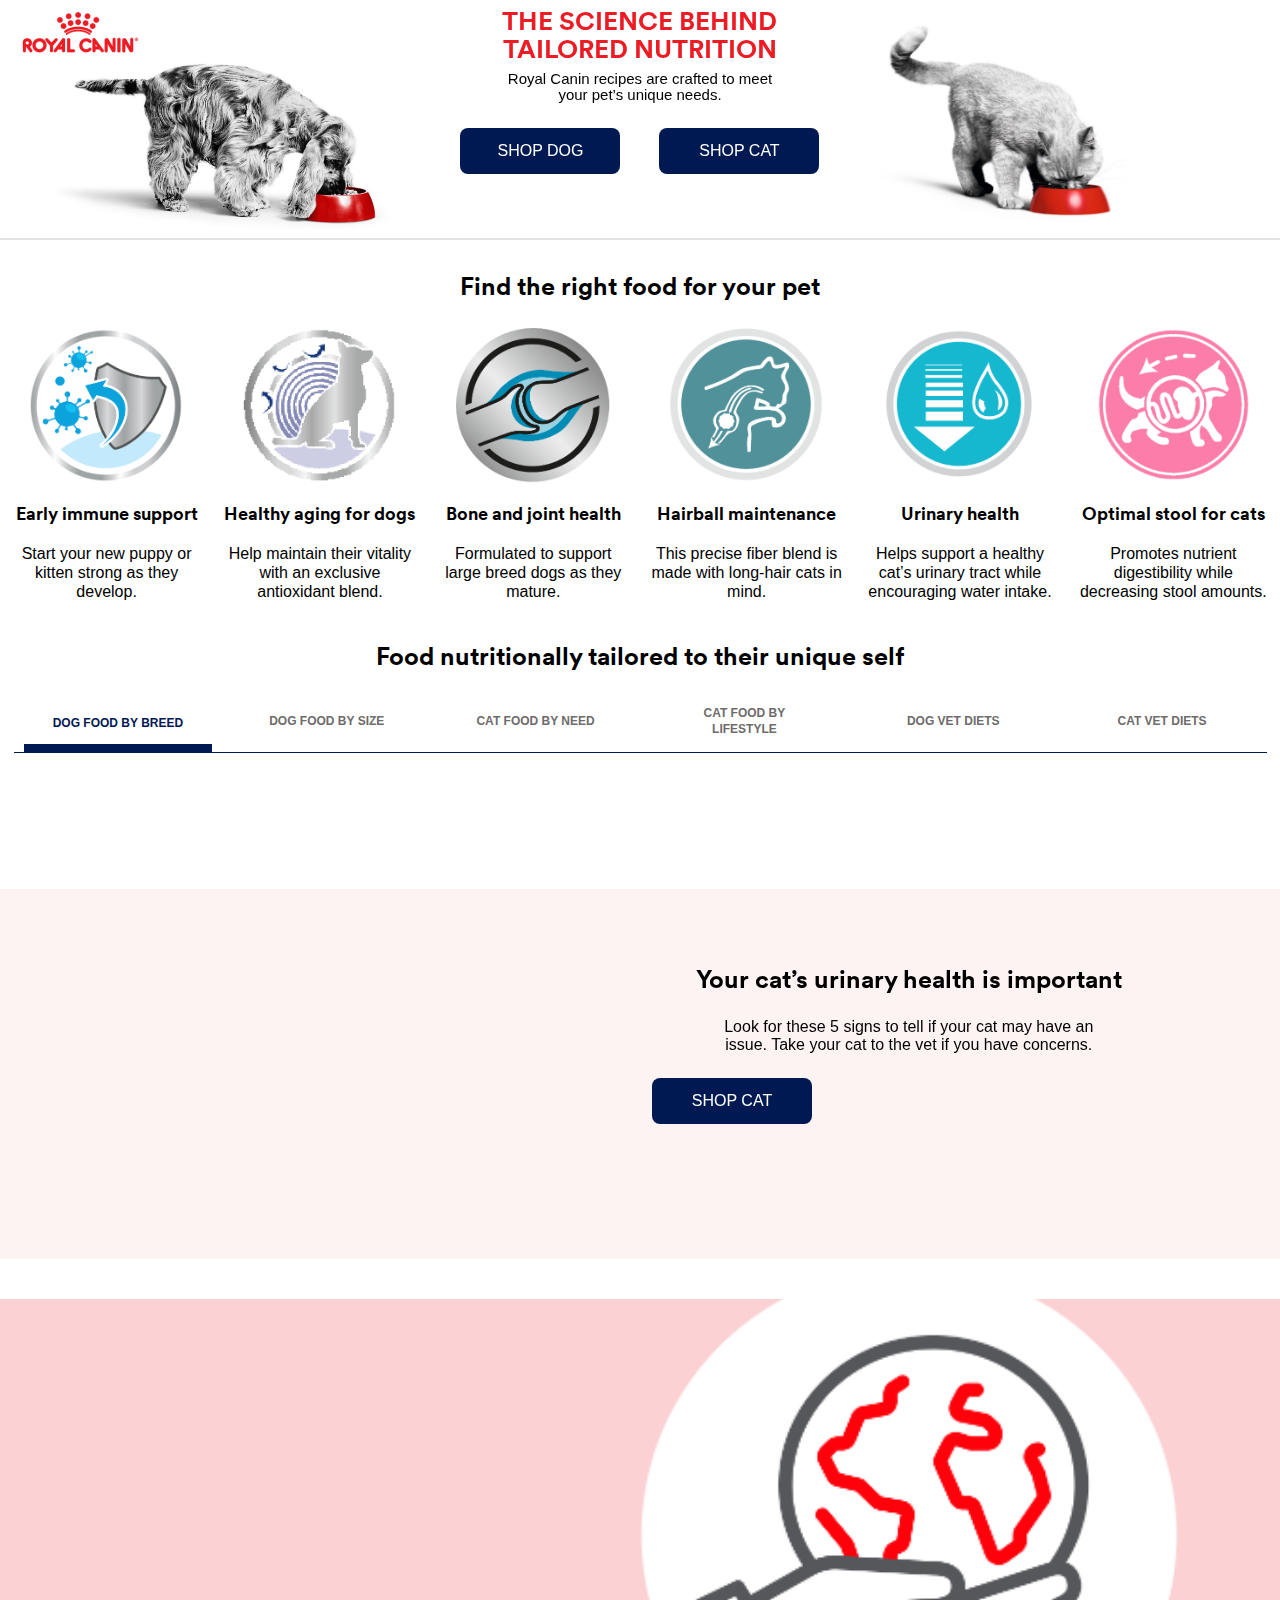
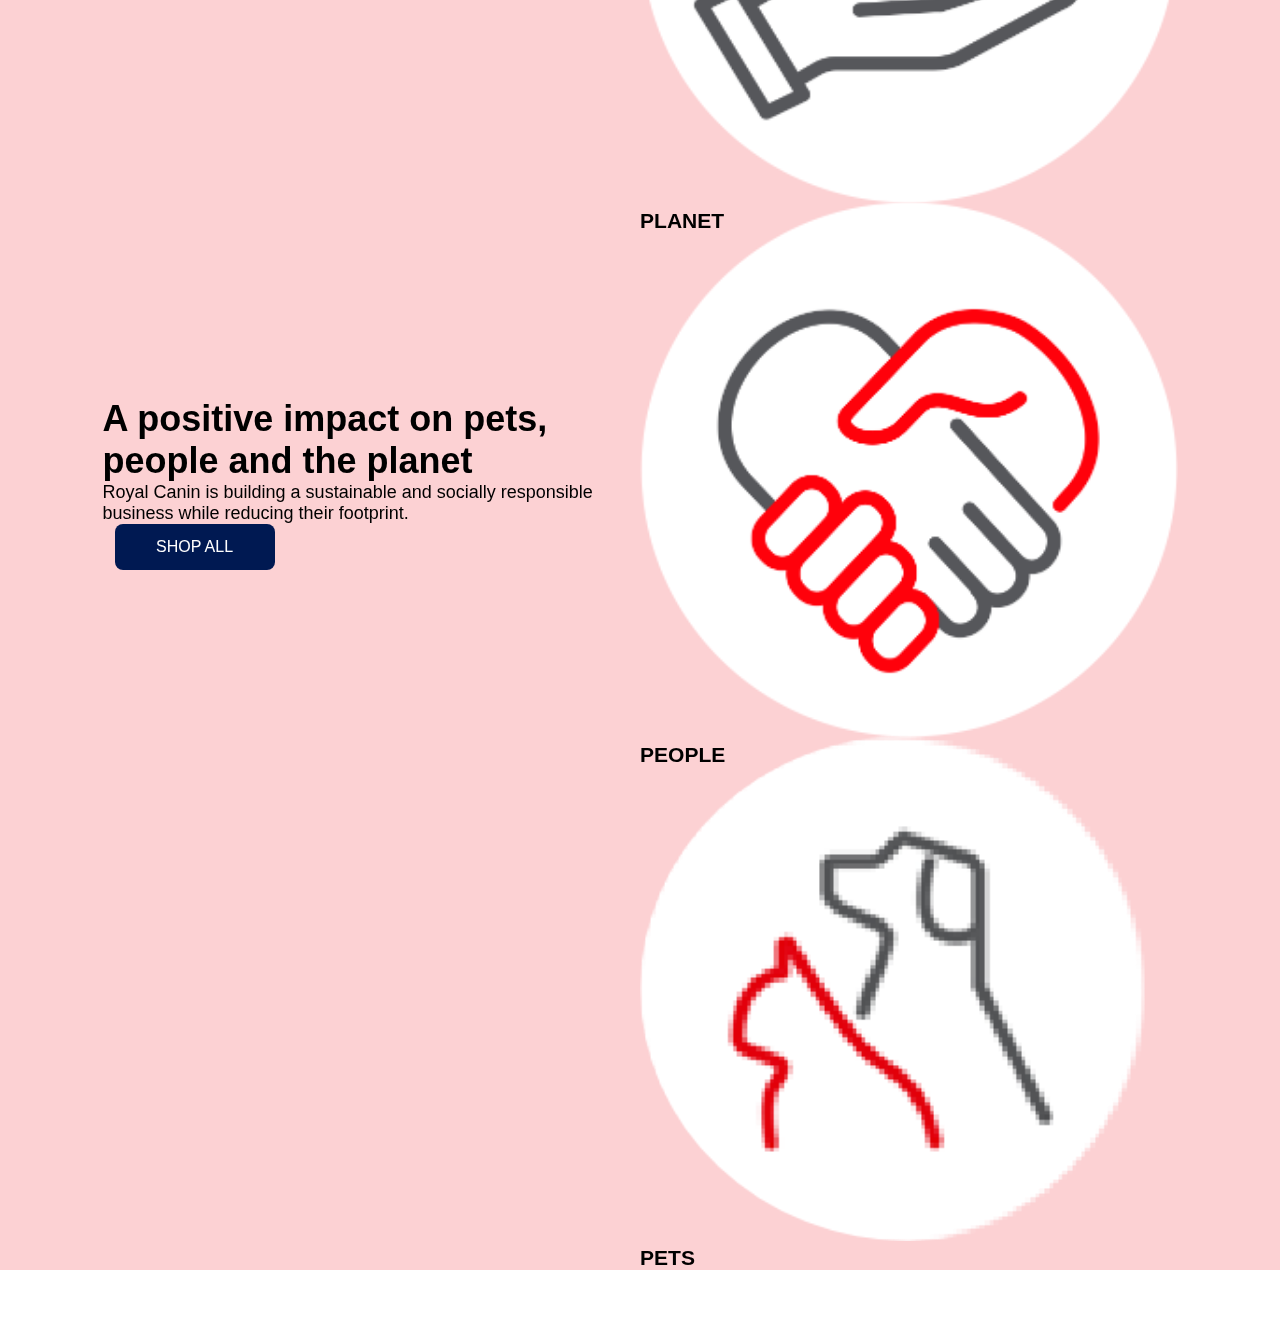
==== commit c9506968: "index updated" ====
--- a/index.html
+++ b/index.html
@@ -1,23 +1,20 @@
 <!DOCTYPE html>
 <html lang="en">
-
 <head>
   <meta charset="UTF-8" />
   <meta http-equiv="X-UA-Compatible" content="IE=edge" />
   <meta name="viewport" content="width=device-width, initial-scale=1.0" />
-  <meta name="description"
-    content="Shop tailored nutrition for your pet’s health needs. Royal Canin breed-specific dog food, urinary health cat food and more are available at Petco.com." />
+  <meta name="description" content="SEO Meta Description	Shop tailored nutrition for your pet’s health needs. Royal Canin breed-specific dog food, urinary health cat food and more are available at Petco.com." />
   <title>Royal Canin | Petco</title>
   <link rel="shortcut icon" href="assets/images/Royal-Canin.png" type="image/x-icon" />
   <link rel="stylesheet" href="assets/product.css">
-  <link rel="stylesheet" href="assets/styles.css?v=1" />
+  <link rel="stylesheet" href="assets/styles.css?v=2" />
 </head>
-
 <body>
   <main class="citrusRoyalCanin__Wrapper">
-    <!--------------------- RoyalCanin slider section ------------------------->
+    <!--------------------- RoyalCanin slider section start ------------------------->
     <section class="citrusRoyalCanin__SliderContainer">
-      <div id="image-carousel" class="splide citrusRoyalCanin__sliderBox" aria-label="Beautiful images2">
+      <div id="image-carousel" class="splide citrusRoyalCanin__sliderBox" aria-label="">
         <div class="splide__track">
           <div class="splide__list">
             <!-- 1st slide -->
@@ -28,17 +25,17 @@
                     <img class="citrusRoyalCanin__mobile_hide citrusRoyalCanin__FirstSlide_first_image" src="assets/images/Hero_1.1_dsk_Dog_Eating.png"
                       alt="On the left, an image of a dog licking a girl." />
                     <img class="citrusRoyalCanin__desktop_hide" src="assets/images/Hero_1.3_Mob_Dog_Eating.png"
-                      alt="RoyalCanin logo. On the left, an image of a dog licking a girl. On the right, an image of a cat laying in the grass." />
+                      alt="A dog and a cat eating from their bowls." />
                   </div>
                 </div>
                 <div class="citrusRoyalCanin__FirstSlide__ColMiddle">
                   <div class="citrusRoyalCanin__firstSlide__middleContainer">
                     <div class="citrusRoyalCanin__logo">
-                      <img class="citrusRoyalCanin__mobile_hide" src="assets/images/Royal-Canin.png" alt="RoyalCanin logo." />
+                      <img class="citrusRoyalCanin__mobile_hide" src="assets/images/Royal-Canin.png" alt="Royal Canin" />
                     </div>
                     <div class="citrusRoyalCanin__Middle_textContainer">
                       <h1 class="citrusRoyalCanin__firstSlide__title">
-                        THE SCIENCE BEHIND<br>TAILORED NUTRITION
+                        THE SCIENCE BEHIND<br> TAILORED NUTRITION
                       </h1>
                       <p class="citrusRoyalCanin__sliderText">
                         Royal Canin recipes are crafted to meet<br> your pet’s unique needs.
@@ -46,19 +43,20 @@
                     </div>
                     <div class="citrusRoyalCanin__MiddleCTA-Box">
                       <a class="citrusRoyalCanin__shopCTALarge"
-                        href="https://www.petco.com/shop/en/petcostore/brand/acana/dog"
-                        manual_cm_sp="sponsoredbrandpage:acana:heropov:1:qualitypetnutrition:shopdog"
+                        href="https://www.petco.com/shop/en/petcostore/brand/royal-canin/dog"
+                        manual_cm_sp="sponsoredbrandpage:royalcanin:herobanner:1:thesciencebehind:shopdog"
                         onclick="clickTrackLink(this);">Shop Dog</a>
                       <a class="citrusRoyalCanin__shopCTALarge"
-                        href="https://www.petco.com/shop/en/petcostore/brand/acana/cat"
-                        manual_cm_sp="sponsoredbrandpage:acana:heropov:1:qualitypetnutrition:shopcat"
+                        href="https://www.petco.com/shop/en/petcostore/brand/royal-canin/cat"
+                        manual_cm_sp="sponsoredbrandpage:royalcanin:herobanner:1:thesciencebehind:shopcat"
                         onclick="clickTrackLink(this);">Shop Cat</a>
                     </div>
                   </div>
                 </div>
                 <div class="citrusRoyalCanin__FirstSlide__ColRight citrusRoyalCanin__mobile_hide">
                   <div class="citrusRoyalCanin__imgContainer">
-                    <img class="citrusRoyalCanin__FirstSlide_Second_image" src="assets/images/Hero_1.2_Cat_Eating.png" alt="On the right, an image of a cat laying in the grass." />
+                    <img class="citrusRoyalCanin__FirstSlide_Second_image" src="assets/images/Hero_1.2_Cat_Eating.png" 
+                    alt="A dog and a cat eating from their bowls." />
                   </div>
                 </div>
               </div>
@@ -72,35 +70,35 @@
                     <img class="citrusRoyalCanin__mobile_hide" src="assets/images/Hero_2.1_dsk_Dog.png"
                       alt="On the left, an image of a dog licking a girl." />
                     <img class="citrusRoyalCanin__desktop_hide" src="assets/images/Hero_2.3_mob_Cat.png"
-                      alt="RoyalCanin logo. On the left, an image of a dog licking a girl. On the right, an image of a cat laying in the grass." />
+                      alt="A dog and a cat being examined by a veterinarian." />
                   </div>
                 </div>
                 <div class="citrusRoyalCanin__secondSlide__ColMiddle">
                   <div class="citrusRoyalCanin__secondSlide__middleContainer">
                     <div class="citrusRoyalCanin__Middle_textContainer">
                       <h1 class="citrusRoyalCanin__secondSlide__title">
-                        DEVELOPED WITH<br>
-VETERINARIANS
+                        DEVELOPED WITH<br> VETERINARIANS
                       </h1>
                       <p class="citrusRoyalCanin__sliderText">
-                        Professionals across the globe help<br class="citrusRoyalCanin__desktop_hide"> create<br class="citrusRoyalCanin__mobile_hide"> effective formulas.
+                        Professionals across the globe help <br class="citrusRoyalCanin__desktop_hide"> create<br class="citrusRoyalCanin__mobile_hide"> effective formulas.
                       </p>
                     </div>
                     <div class="citrusRoyalCanin__MiddleCTA-Box">
                       <a class="citrusRoyalCanin__shopCTALarge"
-                        href="https://www.petco.com/shop/en/petcostore/brand/acana/dog"
-                        manual_cm_sp="sponsoredbrandpage:acana:heropov:1:qualitypetnutrition:shopdog"
+                        href="https://www.petco.com/shop/en/petcostore/brand/royal-canin-veterinary-diet/dog"
+                        manual_cm_sp="sponsoredbrandpage:royalcanin:herobanner:2:developedwithvet:shopdog"
                         onclick="clickTrackLink(this);">Shop Dog</a>
                       <a class="citrusRoyalCanin__shopCTALarge"
-                        href="https://www.petco.com/shop/en/petcostore/brand/acana/cat"
-                        manual_cm_sp="sponsoredbrandpage:acana:heropov:1:qualitypetnutrition:shopcat"
+                        href="https://www.petco.com/shop/en/petcostore/brand/royal-canin-veterinary-diet/cat"
+                        manual_cm_sp="sponsoredbrandpage:royalcanin:herobanner:2:developedwithvet:shopcat"
                         onclick="clickTrackLink(this);">Shop Cat</a>
                     </div>
                   </div>
                 </div>
                 <div class="citrusRoyalCanin__secondSlide__ColRight citrusRoyalCanin__mobile_hide">
                   <div class="citrusRoyalCanin__imgContainer">
-                    <img src="assets/images/Hero_2.3_dsk_Cat.png" alt="On the right, an image of a cat laying in the grass." />
+                    <img src="assets/images/Hero_2.3_dsk_Cat.png" 
+                    alt="A dog and a cat being examined by a veterinarian." />
                   </div>
                 </div>
               </div>
@@ -134,20 +132,21 @@
                         BREED-SPECIFIC KIBBLE
                       </h1>
                       <p class="citrusRoyalCanin__sliderText">
-                        Researched and made for your dog’s<br class="citrusRoyalCanin__desktop_hide"> facial<br class="citrusRoyalCanin__mobile_hide"> and jaw structure.
+                        Researched and made for your dog’s facial <br class="citrusRoyalCanin__desktop_hide"> facial<br class="citrusRoyalCanin__mobile_hide"> and jaw structure.
                       </p>
                     </div>
                     <div class="citrusRoyalCanin__MiddleCTA-Box sliderCTAcenter" >
                       <a class="citrusRoyalCanin__shopCTALarge citrusRoyalCanin__thirdSlide_cta_wide"
-                        href="https://www.petco.com/shop/en/petcostore/brand/acana/dog"
-                        manual_cm_sp="sponsoredbrandpage:acana:heropov:1:qualitypetnutrition:shopdog"
+                        href="https://www.petco.com/shop/en/petcostore/brand/royal-canin/dog/dog-food/dry-dog-food"
+                        manual_cm_sp="sponsoredbrandpage:royalcanin:herobanner:1:breedspecifickibble:shopbybreed"
                         onclick="clickTrackLink(this);">SHOP BY BREED</a>
                     </div>
                   </div>
                 </div>
                 <div class="citrusRoyalCanin__thirdSlide__ColRight citrusRoyalCanin__mobile_hide">
                   <div class="citrusRoyalCanin__imgContainer">
-                    <img class="citrusRoyalCanin__thirdSlide_last_image" src="assets/images/Hero_3.2_dsk_Dog.png" alt="On the right, an image of a cat laying in the grass." />
+                    <img class="citrusRoyalCanin__thirdSlide_last_image" src="assets/images/Hero_3.2_dsk_Dog.png" 
+                    alt="Labrador retriever adult kibble, French Bulldog adult kibble and German Shepherd adult kibble. An image of a French Bulldog." />
                   </div>
                 </div>
               </div>
@@ -157,658 +156,436 @@
         </div>
       </div>
     </section>
-    <!------------------ End RoyalCanin slider section ------------------------------->
-
-        <!--===============================================================
-                                    start RoyalCanin benefits area
-           ====================================================================-->
-           <section class="citrus_RoyalCanin_benefitus_area">
-            <div class="citrus_RoyalCanin_containers">
-                <div class="citrus_RoyalCanin_main-benifit-flex">
-                    <!-- common heading -->
-                    <div class="citrus_RoyalCanin_cmon-heading">
-                        <h2>Find the right food for your pet</h2>
-                    </div>
-                    <!-- common heading -->
-                    <div class="citrus_RoyalCanin_single_b_main">
-                        <!-- single item -->
-                        <div class="citrus_RoyalCanin_single_banifit">
-                            <img src="assets/images/food-benefit-1.1-early-immune-support.png"
-                                alt="Icons of steak and chicken meat" />
-                            <h3>Early immune support</h3>
-                            <p>Start your new puppy or kitten strong as they develop.</p>
-                        </div>
-                        <!-- single item -->
-                        <div class="citrus_RoyalCanin_single_banifit">
-                            <img src="assets/images/food-benefit-1.2-healthy-aging.png"
-                                alt="Three separate icons of a snowflake, a droplet and steam rising" />
-                            <h3>Healthy aging for dogs</h3>
-                            <p>Help maintain their vitality with an exclusive antioxidant blend.</p>
-                        </div>
-                        <!-- single item -->
-                        <div class="citrus_RoyalCanin_single_banifit">
-                            <img src="assets/images/food-benefit-1.3-bone-and-joint-health.png"
-                                alt="Icon of a big heart with four small hearts above" />
-                            <h3>Bone and joint health</h3>
-                            <p>Formulated to support large breed dogs as they mature.</p>
-                        </div>
-                          <!-- single item -->
-                          <div class="citrus_RoyalCanin_single_banifit">
-                            <img src="assets/images/food-benefit-1.4-hairball-maintanance.png"
-                                alt="Icon of a big heart with four small hearts above" />
-                            <h3>Hairball maintenance</h3>
-                            <p>This precise fiber blend is made with long-hair cats in mind.</p>
-                        </div>
-                          <!-- single item -->
-                          <div class="citrus_RoyalCanin_single_banifit">
-                            <img src="assets/images/food-benefit-1.5-urinary-health.png"
-                                alt="Icon of a big heart with four small hearts above" />
-                            <h3>Urinary health</h3>
-                            <p>Helps support a healthy cat’s urinary tract while encouraging water intake.</p>
-                        </div>
-                          <!-- single item -->
-                          <div class="citrus_RoyalCanin_single_banifit">
-                            <img src="assets/images/food-benefit-1.6-optimal-stoo.png"
-                                alt="Icon of a big heart with four small hearts above" />
-                            <h3>Optimal stool for cats</h3>
-                            <p>Promotes nutrient digestibility while decreasing stool amounts.</p>
-                        </div>
-                    </div>
-                    <!-- <div class="citrus-purebite__cta cta-box">
-                        <a href="https://www.petco.com/shop/en/petcostore/brand/RoyalCanin"
-                            manual_cm_sp="sponsoredbrandpage:RoyalCanin:icons:1:RoyalCaninbenefits:shopall"
-                            onclick="clickTrackLink(this);">Shop All</a>
-                    </div> -->
-                </div>
-            </div>
-        </section>
-
-        <!--===============================================================
-                                    End RoyalCanin benefits area
-           ====================================================================-->
-    <!------------------- section two / shop RoyalCanin products start ---------------------------------->
+    <!------------------ RoyalCanin slider section end ------------------------------->    
+    <!------------------ RoyalCanin benefits section start ------------------------>
+    <section class="citrus_RoyalCanin_benefitus_area">
+        <div class="citrus_RoyalCanin_containers">
+            <div class="citrus_RoyalCanin_main-benifit-flex">
+                <!-- common heading -->
+                <div class="citrus_RoyalCanin_cmon-heading">
+                    <h2>Find the right food for your pet</h2>
+                </div>
+                <!-- common heading -->
+                <div class="citrus_RoyalCanin_single_b_main">
+                    <!-- single item -->
+                    <div class="citrus_RoyalCanin_single_banifit">
+                        <img src="assets/images/food-benefit-1.1-early-immune-support.png"
+                            alt="Icon of a shield repelling viruses" />
+                        <h3>Early immune support</h3>
+                        <p>Start your new puppy or kitten strong as they develop.</p>
+                    </div>
+                    <!-- single item -->
+                    <div class="citrus_RoyalCanin_single_banifit">
+                        <img src="assets/images/food-benefit-1.2-healthy-aging.png"
+                            alt="Icon of a developing dog" />
+                        <h3>Healthy aging for dogs</h3>
+                        <p>Help maintain their vitality with an exclusive antioxidant blend.</p>
+                    </div>
+                    <!-- single item -->
+                    <div class="citrus_RoyalCanin_single_banifit">
+                        <img src="assets/images/food-benefit-1.3-bone-and-joint-health.png"
+                            alt="Bone icon" />
+                        <h3>Bone and joint health</h3>
+                        <p>Formulated to support large breed dogs as they mature.</p>
+                    </div>
+                      <!-- single item -->
+                      <div class="citrus_RoyalCanin_single_banifit">
+                        <img src="assets/images/food-benefit-1.4-hairball-maintanance.png"
+                            alt="Icon of cat licking paw as hairball passes through their system" />
+                        <h3>Hairball maintenance</h3>
+                        <p>This precise fiber blend is made with long-hair cats in mind.</p>
+                    </div>
+                      <!-- single item -->
+                      <div class="citrus_RoyalCanin_single_banifit">
+                        <img src="assets/images/food-benefit-1.5-urinary-health.png"
+                            alt="Icon of an arrow pointing down next to a drop of liquid" />
+                        <h3>Urinary health</h3>
+                        <p>Helps support a healthy cat’s urinary tract while encouraging water intake.</p>
+                    </div>
+                      <!-- single item -->
+                      <div class="citrus_RoyalCanin_single_banifit">
+                        <img src="assets/images/food-benefit-1.6-optimal-stoo.png"
+                            alt="Icon illustrating the cat digestive system" />
+                        <h3>Optimal stool for cats</h3>
+                        <p>Promotes nutrient digestibility while decreasing stool amounts.</p>
+                    </div>
+                </div>
+            </div>
+        </div>
+    </section>
+    <!--------------------- RoyalCanin benefits section end ------------------------->
+    <!--------------------- RoyalCanin products section start -------------->
     <section class="citrus-meet-orijen-tab-area">
       <div class="citrus-meet-orijen-tab-container">
         <div class="citrusRoyalCanin__sectionTitle">
           <h2>Food nutritionally tailored to their unique self</h2>
         </div>
-
         <!-- product tab main content -->
         <div class="citrus-meet-orijen-main-tab-content">
           <!-- tab button -->
           <div class="citrus-meet-orijen-wrapper">
             <div id="citrusMeetTabId" class="citrus-meet-orijen-main21">
               <button class="citrus_meet_tab_item citrus_meet_tab_item_active" onclick="filterBestDog('citrus_all_tab_select')">DOG FOOD BY BREED</button>
-              <button class="citrus_meet_tab_item " onclick="filterBestDog('citrusd_drydog')">DOG FOOD BY SIZE</button>
-              <button class="citrus_meet_tab_item" onclick="filterBestDog('citrus_wetdog')">CAT FOOD BY NEED</button>
-              <button class="citrus_meet_tab_item" onclick="filterBestDog('citrus_treatsdog')">CAT FOOD BY LIFESTYLE</button>
-              <button class="citrus_meet_tab_item" onclick="filterBestDog('citrus_freedog')">DOG VET DIETS</button>
-              <button class="citrus_meet_tab_item" onclick="filterBestDog('citrus_catdog')"><span>CAT VET DIETS</button>
-              <!-- <button class="citrus_meet_tab_item" onclick="filterBestDog('citrus_wetcatDog')"><span>DOG</span>TREATS</button> -->
+              <button class="citrus_meet_tab_item" onclick="filterBestDog('DogFoodbySize')">DOG FOOD BY SIZE</button>
+              <button class="citrus_meet_tab_item" onclick="filterBestDog('CatFoodbyNeed')">CAT FOOD BY NEED</button>
+              <button class="citrus_meet_tab_item" onclick="filterBestDog('CatFoodbyLifestyle')">CAT FOOD BY LIFESTYLE</button>
+              <button class="citrus_meet_tab_item" onclick="filterBestDog('DogvetDiets')">DOG VET DIETS</button>
+              <button class="citrus_meet_tab_item" onclick="filterBestDog('CatVetDiets')"><span>CAT VET DIETS</button>
             </div>
           </div>
           <!-- tab button -->
-
           <!--=================== tab content ===================-->
           <div class="citrus-meet-section__tab-content">
-            <!-- start DRY DOG FOOD + GRAINS row 1  -->
+            <!-- start DOG FOOD BY BREED row 1 -->
             <div class="cirtus_meet_tabs_main_22 splide cirtus_meet_tabs_22">
               <div class="splide__track">
                 <div class="splide__list">
                   <!-- tab item -->
-                  <div
-                    class="citrus_item_section__tab_content_item citrusfilterMeetDiv citrus_all_tab_select splide__slide">
-                    <div class="citrus-meet-tab-product">
-                      <div class="citrus-inner-img22">
-                        <a href="https://www.petco.com/shop/en/petcostore/product/acana-wholesome-grains-red-meat-dry-dog-food"
-                          manual_cm_sp="sponsoredbrandpage:acana:drydogfoodgrains:1:redmeatdrydogfoodwgrain:product"
-                          onclick="clickTrackLink(this);"><img src="assets/images2/tab1.1_RedMeatDryDogFoodWGrain.png"
-                            alt="" /></a>
-                      </div>
-                      <div class="citrus_product_info22">
-                        <p>ACANA Wholesome Grains Red Meat & Grains Recipe Dry Dog Food, 22.5 lbs.</p>
-                      </div>
-                      <a href="https://www.petco.com/shop/en/petcostore/product/acana-wholesome-grains-red-meat-dry-dog-food"
-                        manual_cm_sp="sponsoredbrandpage:acana:drydogfoodgrains:1:redmeatdrydogfoodwgrain:product"
-                        onclick="clickTrackLink(this);">Shop Now</a>
-                    </div>
-                  </div>
-                  <!-- tab item -->
-                  <!-- tab item -->
-                  <div
-                    class="citrus_item_section__tab_content_item citrusfilterMeetDiv citrus_all_tab_select splide__slide">
-                    <div class="citrus-meet-tab-product">
-                      <div class="citrus-inner-img22">
-                        <a href="https://www.petco.com/shop/en/petcostore/product/acana-wholesome-grains-poultry-dry-dog-food"
-                          manual_cm_sp="sponsoredbrandpage:acana:drydogfoodgrains:2:poultrydrydogfoodwgrain:product"
-                          onclick="clickTrackLink(this);"><img src="assets/images2/tab1.2_PoultryDryDogFoodWGrain.png"
-                            alt="" /></a>
-                      </div>
-                      <div class="citrus_product_info22">
-                        <p>ACANA Wholesome Grains Free-Run Poultry & Grains Recipe Dry Dog Food, 22.5 lbs.</p>
-                      </div>
-                      <a href="https://www.petco.com/shop/en/petcostore/product/acana-wholesome-grains-poultry-dry-dog-food"
-                        manual_cm_sp="sponsoredbrandpage:orijen:drydogfoodgrains:2:puppylargedogdrywgrain:shopnow"
-                        onclick="clickTrackLink(this);">Shop Now</a>
-                    </div>
-                  </div>
-                  <!-- tab item -->
-                  <!-- tab item -->
-                  <div
-                    class="citrus_item_section__tab_content_item citrusfilterMeetDiv citrus_all_tab_select splide__slide">
-                    <div class="citrus-meet-tab-product">
-                      <div class="citrus-inner-img22">
-                        <a href="https://www.petco.com/shop/en/petcostore/product/acana-wholesome-grains-puppy-recipe-with-real-chicken-eggs-and-turkey-dry-food"
-                          manual_cm_sp="sponsoredbrandpage:acana:drydogfoodgrains:3:puppydrydogfoodwgrain:product"
-                          onclick="clickTrackLink(this);"><img src="assets/images2/tab1.3_PuppyDryDogFoodWGrain.png"
-                            alt="" /></a>
-                      </div>
-                      <div class="citrus_product_info22">
-                        <p>ACANA Wholesome Grains Puppy Recipe with Real Chicken, Eggs and Turkey Dry Food, 11.5 lbs.
+                  <div class="citrus_item_section__tab_content_item citrusfilterMeetDiv citrus_all_tab_select splide__slide">
+                    <div class="citrus-meet-tab-product">
+                      <div class="citrus-inner-img22">
+                        <a href="https://www.petco.com/shop/en/petcostore/product/royal-canin-maxi-canine-health-nutrition-golden-retriever-25-1293044"
+                          manual_cm_sp="sponsoredbrandpage:royalcanin:dogfoodbybreed:1:1golden30#:product"
+                          onclick="clickTrackLink(this);"><img src="assets/images/RoyalCanin-tab-1.1-DogFoodbyBreed.jpg"
+                            alt="" /></a>
+                      </div>
+                      <div class="citrus_product_info22">
+                        <p>Royal Canin Breed Health Nutrition Golden Retriever Adult Dry Dog Food, 30 lbs.</p>
+                      </div>
+                      <a href="https://www.petco.com/shop/en/petcostore/product/royal-canin-maxi-canine-health-nutrition-golden-retriever-25-1293044"
+                        manual_cm_sp="sponsoredbrandpage:royalcanin:dogfoodbybreed:1:1golden30#:product"
+                        onclick="clickTrackLink(this);">Shop Now</a>
+                    </div>
+                  </div>
+                  <!-- tab item -->
+                  <!-- tab item -->
+                  <div class="citrus_item_section__tab_content_item citrusfilterMeetDiv citrus_all_tab_select splide__slide">
+                    <div class="citrus-meet-tab-product">
+                      <div class="citrus-inner-img22">
+                        <a href="https://www.petco.com/shop/en/petcostore/product/royal-canin-breed-health-nutrition-german-shepherd-dog-food"
+                          manual_cm_sp="sponsoredbrandpage:royalcanin:dogfoodbybreed:1:2german30#:product"
+                          onclick="clickTrackLink(this);"><img src="assets/images/RoyalCanin-tab-1.2-DogFoodbyBreed.jpg"
+                            alt="" /></a>
+                      </div>
+                      <div class="citrus_product_info22">
+                        <p>Royal Canin Breed Health Nutrition German Shepherd Adult Dry Dog Food, 30 lbs.</p>
+                      </div>
+                      <a href="https://www.petco.com/shop/en/petcostore/product/royal-canin-breed-health-nutrition-german-shepherd-dog-food"
+                        manual_cm_sp="sponsoredbrandpage:royalcanin:dogfoodbybreed:1:2german30#:product"
+                        onclick="clickTrackLink(this);">Shop Now</a>
+                    </div>
+                  </div>
+                  <!-- tab item -->
+                  <!-- tab item -->
+                  <div class="citrus_item_section__tab_content_item citrusfilterMeetDiv citrus_all_tab_select splide__slide">
+                    <div class="citrus-meet-tab-product">
+                      <div class="citrus-inner-img22">
+                        <a href="https://www.petco.com/shop/en/petcostore/product/royal-canin-breed-health-nutrition-french-bulldog-adult-dry-dog-food-6-lbs-2920185"
+                          manual_cm_sp="sponsoredbrandpage:royalcanin:dogfoodbybreed:2:3frenchbulldog17#:product"
+                          onclick="clickTrackLink(this);"><img src="assets/images/RoyalCanin-tab-1.3-DogFoodbyBreed.jpg"
+                            alt="" /></a>
+                      </div>
+                      <div class="citrus_product_info22">
+                        <p>Royal Canin Breed Health Nutrition French Bulldog Adult Dry Dog Food, 17 lbs.
                         </p>
                       </div>
-                      <a href="https://www.petco.com/shop/en/petcostore/product/acana-wholesome-grains-puppy-recipe-with-real-chicken-eggs-and-turkey-dry-food"
-                        manual_cm_sp="sponsoredbrandpage:acana:drydogfoodgrains:3:puppydrydogfoodwgrain:product"
-                        onclick="clickTrackLink(this);">Shop Now</a>
-                    </div>
-                  </div>
-                  <!-- tab item -->
-                  <!-- tab item -->
-                  <div
-                    class="citrus_item_section__tab_content_item citrusfilterMeetDiv citrus_all_tab_select splide__slide">
-                    <div class="citrus-meet-tab-product">
-                      <div class="citrus-inner-img22">
-                        <a href="https://www.petco.com/shop/en/petcostore/product/acana-rescue-care-for-adopted-dogs-red-meat-liver-and-whole-oats-recipe-premium-dry-food"
-                          manual_cm_sp="sponsoredbrandpage:acana:drydogfoodgrains:4:rscredmeatdrydogfoodwgrain:product"
-                          onclick="clickTrackLink(this);"><img src="assets/images2/tab1.4_RSCRedMeatDryDogFoodWGrain.png"
-                            alt="" /></a>
-                      </div>
-                      <div class="citrus_product_info22">
-                        <p>ACANA Rescue Care For Adopted Dogs Red Meat, Liver & Whole Oats Recipe Premium Dry Food, 22.5
+                      <a href="https://www.petco.com/shop/en/petcostore/product/royal-canin-breed-health-nutrition-french-bulldog-adult-dry-dog-food-6-lbs-2920185"
+                      manual_cm_sp="sponsoredbrandpage:royalcanin:dogfoodbybreed:2:3frenchbulldog17#:product"
+                        onclick="clickTrackLink(this);">Shop Now</a>
+                    </div>
+                  </div>
+                  <!-- tab item -->
+                  <!-- tab item -->
+                  <div class="citrus_item_section__tab_content_item citrusfilterMeetDiv citrus_all_tab_select splide__slide">
+                    <div class="citrus-meet-tab-product">
+                      <div class="citrus-inner-img22">
+                        <a href="https://www.petco.com/shop/en/petcostore/product/royal-canin-maxi-canine-health-nutrition-labrador-retriever-30"
+                          manual_cm_sp="sponsoredbrandpage:royalcanin:dogfoodbybreed:3:4lab30#:product"
+                          onclick="clickTrackLink(this);"><img src="assets/images/RoyalCanin-tab-1.4-DogFoodbyBreed.jpg"
+                            alt="" /></a>
+                      </div>
+                      <div class="citrus_product_info22">
+                        <p>Royal Canin Breed Health Nutrition Labrador Retriever Adult Dry Dog Food, 30 lbs.
                           lbs.</p>
                       </div>
-                      <a href="https://www.petco.com/shop/en/petcostore/product/acana-rescue-care-for-adopted-dogs-red-meat-liver-and-whole-oats-recipe-premium-dry-food"
-                        manual_cm_sp="sponsoredbrandpage:acana:drydogfoodgrains:4:rscredmeatdrydogfoodwgrain:product"
-                        onclick="clickTrackLink(this);">Shop Now</a>
-                    </div>
-                  </div>
-                  <!-- tab item -->
-                  <!-- tab item -->
-                  <div
-                    class="citrus_item_section__tab_content_item citrusfilterMeetDiv citrus_all_tab_select splide__slide">
-                    <div class="citrus-meet-tab-product">
-                      <div class="citrus-inner-img22">
-                        <a href="https://www.petco.com/shop/en/petcostore/product/acana-wholesome-grains-lamb-and-pumpkin-dry-dog-food"
-                          manual_cm_sp="sponsoredbrandpage:acana:drydogfoodgrains:5:lambpumpkindrydogfoodwgrain:product"
+                      <a href="https://www.petco.com/shop/en/petcostore/product/royal-canin-maxi-canine-health-nutrition-labrador-retriever-30"
+                      manual_cm_sp="sponsoredbrandpage:royalcanin:dogfoodbybreed:3:4lab30#:product"
+                        onclick="clickTrackLink(this);">Shop Now</a>
+                    </div>
+                  </div>
+                  <!-- tab item -->
+                  <!-- tab item -->
+                  <div class="citrus_item_section__tab_content_item citrusfilterMeetDiv citrus_all_tab_select splide__slide">
+                    <div class="citrus-meet-tab-product">
+                      <div class="citrus-inner-img22">
+                        <a href="https://www.petco.com/shop/en/petcostore/product/royal-canin-breed-health-nutrition-bulldog-adult-dog-food-30-lbs-1293036"
+                          manual_cm_sp="sponsoredbrandpage:royalcanin:dogfoodbybreed:4:5bulldog30#:product"
                           onclick="clickTrackLink(this);"><img
-                            src="assets/images2/tab1.5_LambPumpkinDryDogFoodWGrain.png" alt="" /></a>
-                      </div>
-                      <div class="citrus_product_info22">
-                        <p>ACANA Wholesome Grains Lamb & Pumpkin Recipe Dry Dog Food, 22.5 lbs.</p>
-                      </div>
-                      <a href="https://www.petco.com/shop/en/petcostore/product/acana-wholesome-grains-lamb-and-pumpkin-dry-dog-food"
-                        manual_cm_sp="sponsoredbrandpage:acana:drydogfoodgrains:5:lambpumpkindrydogfoodwgrain:product"
-                        onclick="clickTrackLink(this);">Shop Now</a>
-                    </div>
-                  </div>
-                  <!-- tab item -->
-                  <!-- tab item -->
-                  <div
-                    class="citrus_item_section__tab_content_item citrusfilterMeetDiv citrus_all_tab_select splide__slide">
-                    <div class="citrus-meet-tab-product">
-                      <div class="citrus-inner-img22">
-                        <a href="https://www.petco.com/shop/en/petcostore/product/acana-wholesome-grains-duck-and-pumpkin-dry-dog-food"
-                          manual_cm_sp="sponsoredbrandpage:acana:drydogfoodgrains:6:duckpumpkindrydogfoodwgrain:product"
+                            src="assets/images/RoyalCanin-tab-1.5-DogFoodbyBreed.jpg" alt="" /></a>
+                      </div>
+                      <div class="citrus_product_info22">
+                        <p>Royal Canin Breed Health Nutrition Bulldog Adult Dry Dog Food, 30 lbs.</p>
+                      </div>
+                      <a href="https://www.petco.com/shop/en/petcostore/product/royal-canin-breed-health-nutrition-bulldog-adult-dog-food-30-lbs-1293036"
+                      manual_cm_sp="sponsoredbrandpage:royalcanin:dogfoodbybreed:4:5bulldog30#:product"
+                        onclick="clickTrackLink(this);">Shop Now</a>
+                    </div>
+                  </div>
+                  <!-- tab item -->
+                  <!-- tab item -->
+                  <div class="citrus_item_section__tab_content_item citrusfilterMeetDiv citrus_all_tab_select splide__slide">
+                    <div class="citrus-meet-tab-product">
+                      <div class="citrus-inner-img22">
+                        <a href="https://www.petco.com/shop/en/petcostore/product/royal-canin-breed-health-nutrition-french-bulldog-puppy-dry-dog-food"
+                          manual_cm_sp="sponsoredbrandpage:royalcanin:dogfoodbybreed:5:6frenchbulldogpuppy3#:product"
                           onclick="clickTrackLink(this);"><img
-                            src="assets/images2/tab1.6_DuckPumpkinDryDogFoodWGrain.png" alt="" /></a>
-                      </div>
-                      <div class="citrus_product_info22">
-                        <p>ACANA Wholesome Grains Duck & Pumpkin Recipe Dry Dog Food, 22.5 lbs.</p>
-                      </div>
-                      <a href="https://www.petco.com/shop/en/petcostore/product/acana-wholesome-grains-duck-and-pumpkin-dry-dog-food"
-                        manual_cm_sp="sponsoredbrandpage:acana:drydogfoodgrains:6:duckpumpkindrydogfoodwgrain:product"
-                        onclick="clickTrackLink(this);">Shop Now</a>
-                    </div>
-                  </div>
-                  <!-- tab item -->
-                  <!-- tab item -->
-                  <div
-                    class="citrus_item_section__tab_content_item citrusfilterMeetDiv citrus_all_tab_select splide__slide">
-                    <div class="citrus-meet-tab-product">
-                      <div class="citrus-inner-img22">
-                        <a href="https://www.petco.com/shop/en/petcostore/product/acana-wholesome-grains-american-waters-dry-dog-food"
-                          manual_cm_sp="sponsoredbrandpage:acana:drydogfoodgrains:7:seatostreamdrydogfoodwgrain:product"
-                          onclick="clickTrackLink(this);"><img
-                            src="assets/images2/tab1.7_SeaToStreamDryDogFoodWGrain.png" alt="" /></a>
-                      </div>
-                      <div class="citrus_product_info22">
-                        <p>ACANA Wholesome Grains Sea To Stream, Fish & Grains Recipe Dry Dog Food, 22.5 lbs.</p>
-                      </div>
-                      <a href="https://www.petco.com/shop/en/petcostore/product/acana-wholesome-grains-american-waters-dry-dog-food"
-                        manual_cm_sp="sponsoredbrandpage:acana:drydogfoodgrains:7:seatostreamdrydogfoodwgrain:product"
-                        onclick="clickTrackLink(this);">Shop Now</a>
-                    </div>
-                  </div>
-                  <!-- tab item -->
-                  <!-- tab item -->
-                  <div
-                    class="citrus_item_section__tab_content_item citrusfilterMeetDiv citrus_all_tab_select splide__slide">
-                    <div class="citrus-meet-tab-product">
-                      <div class="citrus-inner-img22">
-                        <a href="https://www.petco.com/shop/en/petcostore/product/acana-wholesome-grains-small-breed-recipe-with-real-chicken-eggs-and-turkey-dry-dog-food"
-                          manual_cm_sp="sponsoredbrandpage:acana:drydogfoodgrains:8:smallbreeddrydogfoodwgrain:product"
-                          onclick="clickTrackLink(this);"><img src="assets/images2/tab1.8_SmallBreedDryDogFoodWGrain.png"
-                            alt="" /></a>
-                      </div>
-                      <div class="citrus_product_info22">
-                        <p>ACANA Wholesome Grains Small Breed Recipe with Real Chicken, Eggs and Turkey Dry</p>
-                      </div>
-                      <a href="https://www.petco.com/shop/en/petcostore/product/acana-wholesome-grains-small-breed-recipe-with-real-chicken-eggs-and-turkey-dry-dog-food"
-                        manual_cm_sp="sponsoredbrandpage:acana:drydogfoodgrains:8:smallbreeddrydogfoodwgrain:product"
-                        onclick="clickTrackLink(this);">Shop Now</a>
-                    </div>
-                  </div>
-                  <!-- tab item -->
-                  <!-- tab item -->
-                  <div
-                    class="citrus_item_section__tab_content_item citrusfilterMeetDiv citrus_all_tab_select splide__slide">
-                    <div class="citrus-meet-tab-product">
-                      <div class="citrus-inner-img22">
-                        <a href="https://www.petco.com/shop/en/petcostore/product/acana-rescue-care-for-adopted-dogs-free-run-poultry-liver-and-whole-oats-recipe-premium-dry-food"
-                          manual_cm_sp="sponsoredbrandpage:acana:drydogfoodgrains:9:rscpoultrydrydogfoodwgrain:product"
-                          onclick="clickTrackLink(this);"><img src="assets/images2/tab1.9_RSCPoultryDryDogFoodWGrain.png"
-                            alt="" /></a>
-                      </div>
-                      <div class="citrus_product_info22">
-                        <p>ACANA Rescue Care For Adopted Dogs Free-Run Poultry, Liver & Whole Oats Recipe Premium Dry
-                          Food, 22.5 lbs.</p>
-                      </div>
-                      <a href="https://www.petco.com/shop/en/petcostore/product/acana-rescue-care-for-adopted-dogs-free-run-poultry-liver-and-whole-oats-recipe-premium-dry-food"
-                        manual_cm_sp="sponsoredbrandpage:acana:drydogfoodgrains:9:rscpoultrydrydogfoodwgrain:product"
-                        onclick="clickTrackLink(this);">Shop Now</a>
-                    </div>
-                  </div>
-                  <!-- tab item -->
-
+                            src="assets/images/RoyalCanin-tab-1.6-DogFoodbyBreed.jpg" alt="" /></a>
+                      </div>
+                      <div class="citrus_product_info22">
+                        <p>Royal Canin Breed Health Nutrition French Bulldog Dry Puppy Food, 3 lbs.</p>
+                      </div>
+                      <a href="https://www.petco.com/shop/en/petcostore/product/royal-canin-breed-health-nutrition-french-bulldog-puppy-dry-dog-food"
+                      manual_cm_sp="sponsoredbrandpage:royalcanin:dogfoodbybreed:5:6frenchbulldogpuppy3#:product"
+                        onclick="clickTrackLink(this);">Shop Now</a>
+                    </div>
+                  </div>
+                  <!-- tab item -->                 
                 </div>
               </div>
             </div>
-            <!-- End DRY DOG FOOD + GRAINS  row 1  -->
-
-            <!-- start GRAIN-FREE DRY DOG FOOD row 2 -->
+            <!-- End DOG FOOD BY BREED row 1 -->
+
+            <!-- start DOG FOOD BY SIZE row 2 -->
             <div class="cirtus_meet_tabs_main_22 splide cirtus_meet_tabs_22">
               <div class="splide__track">
                 <div class="splide__list">
                   <!-- tab item -->
-                  <div class="citrus_item_section__tab_content_item citrusfilterMeetDiv citrusd_drydog splide__slide">
-                    <div class="citrus-meet-tab-product">
-                      <div class="citrus-inner-img22">
-                        <a href="https://www.petco.com/shop/en/petcostore/product/acana-red-meat-dry-dog-food"
-                          manual_cm_sp="sponsoredbrandpage:acana:grainfreedrydogfood:1:redmeatdrydogfoodgrainfree:product"
-                          onclick="clickTrackLink(this);"><img src="assets/images2/tab2.1_RedMeatDryDogFoodGrainFree.png"
-                            alt="" /></a>
-                      </div>
-                      <div class="citrus_product_info22">
-                        <p>ACANA Grain-Free Red Meat Ranch-Raised Beef Yorkshire Pork Grass-Fed Lamb Dry Dog Food, 25
-                          lbs.</p>
-                      </div>
-                      <a href="https://www.petco.com/shop/en/petcostore/product/acana-red-meat-dry-dog-food"
-                        manual_cm_sp="sponsoredbrandpage:acana:grainfreedrydogfood:1:redmeatdrydogfoodgrainfree:product"
-                        onclick="clickTrackLink(this);">Shop Now</a>
-                    </div>
-                  </div>
-                  <!-- tab item -->
-                  <!-- tab item -->
-                  <div class="citrus_item_section__tab_content_item citrusfilterMeetDiv citrusd_drydog splide__slide">
-                    <div class="citrus-meet-tab-product">
-                      <div class="citrus-inner-img22">
-                        <a href="https://www.petco.com/shop/en/petcostore/product/acana-free-run-poultry-dry-dog-food"
-                          manual_cm_sp="sponsoredbrandpage:acana:grainfreedrydogfood:2:poultrydrydogfoodgrainfree:product"
-                          onclick="clickTrackLink(this);"><img src="assets/images2/tab2.2_PoultryDryDogFoodGrainFree.png"
-                            alt="" /></a>
-                      </div>
-                      <div class="citrus_product_info22">
-                        <p>ACANA Grain-Free Free Run Poultry Chicken and Turkey and Cage-free Eggs Dry Dog Food, 25 lbs.
+                  <div class="citrus_item_section__tab_content_item citrusfilterMeetDiv DogFoodbySize splide__slide">
+                    <div class="citrus-meet-tab-product">
+                      <div class="citrus-inner-img22">
+                        <a href="https://www.petco.com/shop/en/petcostore/product/royal-canin-mini-puppy-food-25-lbs-1521691"
+                          manual_cm_sp="sponsoredbrandpage:royalcanin:dogfoodbysize:1:1smallpuppy13#:product"
+                          onclick="clickTrackLink(this);"><img src="assets/images/RoyalCanin-tab-2.1-DogFoodbySize.jpg"
+                            alt="" /></a>
+                      </div>
+                      <div class="citrus_product_info22">
+                        <p>Royal Canin Small Puppy Dry Food, 13 lbs.</p>
+                      </div>
+                      <a href="https://www.petco.com/shop/en/petcostore/product/royal-canin-mini-puppy-food-25-lbs-1521691"
+                      manual_cm_sp="sponsoredbrandpage:royalcanin:dogfoodbysize:1:1smallpuppy13#:product"
+                        onclick="clickTrackLink(this);">Shop Now</a>
+                    </div>
+                  </div>
+                  <!-- tab item -->
+                  <!-- tab item -->
+                  <div class="citrus_item_section__tab_content_item citrusfilterMeetDiv DogFoodbySize splide__slide">
+                    <div class="citrus-meet-tab-product">
+                      <div class="citrus-inner-img22">
+                        <a href="https://www.petco.com/shop/en/petcostore/product/royal-canin-maxi-adult-dog-food-35-lbs-2170484"
+                          manual_cm_sp="sponsoredbrandpage:royalcanin:dogfoodbysize:2:2largeadult35#:product"
+                          onclick="clickTrackLink(this);"><img src="assets/images/RoyalCanin-tab-2.2-DogFoodbySize.jpg"
+                            alt="" /></a>
+                      </div>
+                      <div class="citrus_product_info22">
+                        <p>Royal Canin Large Breed Adult Dry Dog Food, 35 lbs.
                         </p>
                       </div>
-                      <a href="https://www.petco.com/shop/en/petcostore/product/acana-free-run-poultry-dry-dog-food"
-                        manual_cm_sp="sponsoredbrandpage:acana:grainfreedrydogfood:2:poultrydrydogfoodgrainfree:product"
-                        onclick="clickTrackLink(this);">Shop Now</a>
-                    </div>
-                  </div>
-                  <!-- tab item -->
-                  <!-- tab item -->
-                  <div class="citrus_item_section__tab_content_item citrusfilterMeetDiv citrusd_drydog splide__slide">
-                    <div class="citrus-meet-tab-product">
-                      <div class="citrus-inner-img22">
-                        <a href="https://www.petco.com/shop/en/petcostore/product/acana-puppy-and-junior-dry-dog-food"
-                          manual_cm_sp="sponsoredbrandpage:acana:grainfreedrydogfood:3:puppydrydogfoodgrainfree:product"
-                          onclick="clickTrackLink(this);"><img src="assets/images2/tab2.3_PuppyDryDogFoodGrainFree.png"
-                            alt="" /></a>
-                      </div>
-                      <div class="citrus_product_info22">
-                        <p>ACANA Grain-Free Chicken Turkey Fish Cage-Free Eggs Dry Puppy Food, 25 lbs.</p>
-                      </div>
-                      <a href="https://www.petco.com/shop/en/petcostore/product/acana-puppy-and-junior-dry-dog-food"
-                        manual_cm_sp="sponsoredbrandpage:acana:grainfreedrydogfood:3:puppydrydogfoodgrainfree:product"
-                        onclick="clickTrackLink(this);">Shop Now</a>
-                    </div>
-                  </div>
-                  <!-- tab item -->
-                  <!-- tab item -->
-                  <div class="citrus_item_section__tab_content_item citrusfilterMeetDiv citrusd_drydog splide__slide">
-                    <div class="citrus-meet-tab-product">
-                      <div class="citrus-inner-img22">
-                        <a href="https://www.petco.com/shop/en/petcostore/product/acana-wild-atlantic-dry-dog-food"
-                          manual_cm_sp="sponsoredbrandpage:acana:grainfreedrydogfood:4:wildatlanticdrydogfoodgrainfree:product"
+                      <a href="https://www.petco.com/shop/en/petcostore/product/royal-canin-maxi-adult-dog-food-35-lbs-2170484"
+                      manual_cm_sp="sponsoredbrandpage:royalcanin:dogfoodbysize:2:2largeadult35#:product"
+                        onclick="clickTrackLink(this);">Shop Now</a>
+                    </div>
+                  </div>
+                  <!-- tab item -->
+                  <!-- tab item -->
+                  <div class="citrus_item_section__tab_content_item citrusfilterMeetDiv DogFoodbySize splide__slide">
+                    <div class="citrus-meet-tab-product">
+                      <div class="citrus-inner-img22">
+                        <a href="https://www.petco.com/shop/en/petcostore/product/royal-canin-mini-adult-dog-food-25-lbs-1521799"
+                          manual_cm_sp="sponsoredbrandpage:royalcanin:dogfoodbysize:3:3smalladult14#:product"
+                          onclick="clickTrackLink(this);"><img src="assets/images/RoyalCanin-tab-2.3-DogFoodbySize.jpg"
+                            alt="" /></a>
+                      </div>
+                      <div class="citrus_product_info22">
+                        <p>Royal Canin Small Breed Adult Dry Dog Food, 14 lbs.</p>
+                      </div>
+                      <a href="https://www.petco.com/shop/en/petcostore/product/royal-canin-mini-adult-dog-food-25-lbs-1521799"
+                      manual_cm_sp="sponsoredbrandpage:royalcanin:dogfoodbysize:3:3smalladult14#:product"
+                        onclick="clickTrackLink(this);">Shop Now</a>
+                    </div>
+                  </div>
+                  <!-- tab item -->
+                  <!-- tab item -->
+                  <div class="citrus_item_section__tab_content_item citrusfilterMeetDiv DogFoodbySize splide__slide">
+                    <div class="citrus-meet-tab-product">
+                      <div class="citrus-inner-img22">
+                        <a href="https://www.petco.com/shop/en/petcostore/product/royal-canin-medium-adult-dog-food"
+                          manual_cm_sp="sponsoredbrandpage:royalcanin:dogfoodbysize:4:4mediumadult30#:product"
                           onclick="clickTrackLink(this);"><img
-                            src="assets/images2/tab2.4_WildAtlanticDryDogFoodGrainFree.png" alt="" /></a>
-                      </div>
-                      <div class="citrus_product_info22">
-                        <p>ACANA Wild Atlantic Grain Free High Protein Freeze-Dried Coated Fish Dry Dog Food, 25 lbs.
+                            src="assets/images/RoyalCanin-tab-2.4-DogFoodbySize.jpg" alt="" /></a>
+                      </div>
+                      <div class="citrus_product_info22">
+                        <p>Royal Canin Size Health Nutrition Medium Adult Dry Dog Food, 30 lbs.
                         </p>
                       </div>
-                      <a href="https://www.petco.com/shop/en/petcostore/product/acana-wild-atlantic-dry-dog-food"
-                        manual_cm_sp="sponsoredbrandpage:acana:grainfreedrydogfood:4:wildatlanticdrydogfoodgrainfree:product"
-                        onclick="clickTrackLink(this);">Shop Now</a>
-                    </div>
-                  </div>
-                  <!-- tab item -->
-                  <!-- tab item -->
-                  <div class="citrus_item_section__tab_content_item citrusfilterMeetDiv citrusd_drydog splide__slide">
-                    <div class="citrus-meet-tab-product">
-                      <div class="citrus-inner-img22">
-                        <a href="https://www.petco.com/shop/en/petcostore/product/acana-singles-lamb-and-apple-recipe-dry-dog-food"
-                          manual_cm_sp="sponsoredbrandpage:acana:grainfreedrydogfood:5:singleslambappledrydogfoodgrainfree:product"
+                      <a href="https://www.petco.com/shop/en/petcostore/product/royal-canin-medium-adult-dog-food"
+                      manual_cm_sp="sponsoredbrandpage:royalcanin:dogfoodbysize:4:4mediumadult30#:product"
+                        onclick="clickTrackLink(this);">Shop Now</a>
+                    </div>
+                  </div>
+                  <!-- tab item -->
+                  <!-- tab item -->
+                  <div class="citrus_item_section__tab_content_item citrusfilterMeetDiv DogFoodbySize splide__slide">
+                    <div class="citrus-meet-tab-product">
+                      <div class="citrus-inner-img22">
+                        <a href="https://www.petco.com/shop/en/petcostore/product/royal-canin-mini-puppy-food-25-lbs-1521691"
+                          manual_cm_sp="sponsoredbrandpage:royalcanin:dogfoodbysize:5:5smallpuppy25#:product"
                           onclick="clickTrackLink(this);"><img
-                            src="assets/images2/tab2.5_SinglesLambAppleDryDogFoodGrainFree.png" alt="" /></a>
-                      </div>
-                      <div class="citrus_product_info22">
-                        <p>ACANA Singles Limited Ingredient Diet High Protein Lamb & Apple Dry Dog Food, 25 lbs.</p>
-                      </div>
-                      <a href="https://www.petco.com/shop/en/petcostore/product/acana-singles-lamb-and-apple-recipe-dry-dog-food"
-                        manual_cm_sp="sponsoredbrandpage:acana:grainfreedrydogfood:5:singleslambappledrydogfoodgrainfree:product"
-                        onclick="clickTrackLink(this);">Shop Now</a>
-                    </div>
-                  </div>
-                  <!-- tab item -->
-
-                  <!-- tab item -->
-                  <div class="citrus_item_section__tab_content_item citrusfilterMeetDiv citrusd_drydog splide__slide">
-                    <div class="citrus-meet-tab-product">
-                      <div class="citrus-inner-img22">
-                        <a href="https://www.petco.com/shop/en/petcostore/product/acana-singles-beef-and-pumpkin-recipe-dry-dog-food"
-                          manual_cm_sp="sponsoredbrandpage:acana:grainfreedrydogfood:6:singlesbeefpumpkindrydogfoodgrainfree:product"
+                            src="assets/images/RoyalCanin-tab-2.5-DogFoodbySize.jpg" alt="" /></a>
+                      </div>
+                      <div class="citrus_product_info22">
+                        <p>Royal Canin Small Puppy Dry Food, 2.5 lbs.</p>
+                      </div>
+                      <a href="https://www.petco.com/shop/en/petcostore/product/royal-canin-mini-puppy-food-25-lbs-1521691"
+                      manual_cm_sp="sponsoredbrandpage:royalcanin:dogfoodbysize:5:5smallpuppy25#:product"
+                        onclick="clickTrackLink(this);">Shop Now</a>
+                    </div>
+                  </div>
+                  <!-- tab item -->
+                  <!-- tab item -->
+                  <div class="citrus_item_section__tab_content_item citrusfilterMeetDiv DogFoodbySize splide__slide">
+                    <div class="citrus-meet-tab-product">
+                      <div class="citrus-inner-img22">
+                        <a href="https://www.petco.com/shop/en/petcostore/product/royal-canin-medium-puppy-dry-food"
+                          manual_cm_sp="sponsoredbrandpage:royalcanin:dogfoodbysize:6:6mediumpuppy30#:product"
                           onclick="clickTrackLink(this);"><img
-                            src="assets/images2/tab2.6_SinglesBeefPumpkinDryDogFoodGrainFree.png" alt="" /></a>
-                      </div>
-                      <div class="citrus_product_info22">
-                        <p>ACANA Singles Limited Ingredient Diet Grain-Free High Protein Beef & Pumpkin Dry Dog Food, 25
-                          lbs.</p>
-                      </div>
-                      <a href="https://www.petco.com/shop/en/petcostore/product/acana-singles-beef-and-pumpkin-recipe-dry-dog-food"
-                        manual_cm_sp="sponsoredbrandpage:acana:grainfreedrydogfood:6:singlesbeefpumpkindrydogfoodgrainfree:product"
-                        onclick="clickTrackLink(this);">Shop Now</a>
-                    </div>
-                  </div>
-                  <!-- tab item -->
-
-                  <!-- tab item -->
-                  <div class="citrus_item_section__tab_content_item citrusfilterMeetDiv citrusd_drydog splide__slide">
-                    <div class="citrus-meet-tab-product">
-                      <div class="citrus-inner-img22">
-                        <a href="https://www.petco.com/shop/en/petcostore/product/acana-freshwater-fish-dry-dog-food"
-                          manual_cm_sp="sponsoredbrandpage:acana:grainfreedrydogfood:7:freshwaterfishdrydogfoodgrainfree:product"
-                          onclick="clickTrackLink(this);"><img
-                            src="assets/images2/tab2.7_FreshWaterFishDryDogFoodGrainFree.png" alt="" /></a>
-                      </div>
-                      <div class="citrus_product_info22">
-                        <p>ACANA Grain-Free Freshwater Fish Whole Trout Catfish and Perch Dry Dog Food, 25 lbs.</p>
-                      </div>
-                      <a href="https://www.petco.com/shop/en/petcostore/product/acana-freshwater-fish-dry-dog-food"
-                        manual_cm_sp="sponsoredbrandpage:acana:grainfreedrydogfood:7:freshwaterfishdrydogfoodgrainfree:product"
-                        onclick="clickTrackLink(this);">Shop Now</a>
-                    </div>
-                  </div>
-                  <!-- tab item -->
-
-                  <!-- tab item -->
-                  <div class="citrus_item_section__tab_content_item citrusfilterMeetDiv citrusd_drydog splide__slide">
-                    <div class="citrus-meet-tab-product">
-                      <div class="citrus-inner-img22">
-                        <a href="https://www.petco.com/shop/en/petcostore/product/acana-light-and-fit-dry-dog-food"
-                          manual_cm_sp="sponsoredbrandpage:acana:grainfreedrydogfood:8:lightfitchickendrydogfoodgrainfree:product"
-                          onclick="clickTrackLink(this);"><img
-                            src="assets/images2/tab2.8_LightFitChickenDryDogFoodGrainFree.png" alt="" /></a>
-                      </div>
-                      <div class="citrus_product_info22">
-                        <p>ACANA Grain-Free Light & Fit Chicken to support Healthy Weight Adult Dry Dog Food, 25 lbs.
-                        </p>
-                      </div>
-                      <a href="https://www.petco.com/shop/en/petcostore/product/acana-light-and-fit-dry-dog-food"
-                        manual_cm_sp="sponsoredbrandpage:acana:grainfreedrydogfood:8:lightfitchickendrydogfoodgrainfree:product"
-                        onclick="clickTrackLink(this);">Shop Now</a>
-                    </div>
-                  </div>
-                  <!-- tab item -->
-
-                  <!-- tab item -->
-                  <div class="citrus_item_section__tab_content_item citrusfilterMeetDiv citrusd_drydog splide__slide">
-                    <div class="citrus-meet-tab-product">
-                      <div class="citrus-inner-img22">
-                        <a href="https://www.petco.com/shop/en/petcostore/product/acana-meadowlands-dry-dog-food"
-                          manual_cm_sp="sponsoredbrandpage:acana:grainfreedrydogfood:9:meadowlanddrydogfoodgrainfree:product"
-                          onclick="clickTrackLink(this);"><img
-                            src="assets/images2/tab2.9_MeadowlandDryDogFoodGrainFree.png" alt="" /></a>
-                      </div>
-                      <div class="citrus_product_info22">
-                        <p>ACANA Meadowland Grain-Free High Protein Freeze-Dried Coated Chicken Turkey Fish Cage-Free
-                          Eggs Dry Dog Food, 25 lbs.</p>
-                      </div>
-                      <a href="https://www.petco.com/shop/en/petcostore/product/acana-meadowlands-dry-dog-food"
-                        manual_cm_sp="sponsoredbrandpage:acana:grainfreedrydogfood:9:meadowlanddrydogfoodgrainfree:product"
-                        onclick="clickTrackLink(this);">Shop Now</a>
-                    </div>
-                  </div>
-                  <!-- tab item -->
-
-                  <!-- tab item -->
-                  <div class="citrus_item_section__tab_content_item citrusfilterMeetDiv citrusd_drydog splide__slide">
-                    <div class="citrus-meet-tab-product">
-                      <div class="citrus-inner-img22">
-                        <a href="https://www.petco.com/shop/en/petcostore/product/acana-grasslands-dry-dog-food"
-                          manual_cm_sp="sponsoredbrandpage:acana:grainfreedrydogfood:10:grasslandsdrydogfoodgrainfree:product"
-                          onclick="clickTrackLink(this);"><img
-                            src="assets/images2/tab2.10_GrasslandsDryDogFoodGrainFree.png" alt="" /></a>
-                      </div>
-                      <div class="citrus_product_info22">
-                        <p>ACANA Grasslands Grain Free High Protein Freeze-Dried Coated Lamb Duck Trout and Quail Dry
-                          Dog Food, 25 lbs.</p>
-                      </div>
-                      <a href="https://www.petco.com/shop/en/petcostore/product/acana-grasslands-dry-dog-food"
-                        manual_cm_sp="sponsoredbrandpage:acana:grainfreedrydogfood:10:grasslandsdrydogfoodgrainfree:product"
-                        onclick="clickTrackLink(this);">Shop Now</a>
-                    </div>
-                  </div>
-                  <!-- tab item -->
-
-                  <!-- tab item -->
-                  <div class="citrus_item_section__tab_content_item citrusfilterMeetDiv citrusd_drydog splide__slide">
-                    <div class="citrus-meet-tab-product">
-                      <div class="citrus-inner-img22">
-                        <a href="https://www.petco.com/shop/en/petcostore/product/acana-appalachian-ranch-dry-dog-food"
-                          manual_cm_sp="sponsoredbrandpage:acana:grainfreedrydogfood:11:appalachianranchdrydogfoodgrainfree:product"
-                          onclick="clickTrackLink(this);"><img
-                            src="assets/images2/tab2.11_AppalachianRanchDryDogFoodGrainFree.png" alt="" /></a>
-                      </div>
-                      <div class="citrus_product_info22">
-                        <p>ACANA Appalachian Ranch Grain Free High Protein Freeze-Dried Coated Beef Pork Lamb Bison and
-                          Fish Dry Dog Food, 25 lbs.</p>
-                      </div>
-                      <a href="https://www.petco.com/shop/en/petcostore/product/acana-appalachian-ranch-dry-dog-food"
-                        manual_cm_sp="sponsoredbrandpage:acana:grainfreedrydogfood:11:appalachianranchdrydogfoodgrainfree:product"
-                        onclick="clickTrackLink(this);">Shop Now</a>
-                    </div>
-                  </div>
-                  <!-- tab item -->
-
-                  <!-- tab item -->
-                  <div class="citrus_item_section__tab_content_item citrusfilterMeetDiv citrusd_drydog splide__slide">
-                    <div class="citrus-meet-tab-product">
-                      <div class="citrus-inner-img22">
-                        <a href="https://www.petco.com/shop/en/petcostore/product/acana-singles-duck-and-pear-recipe-dry-dog-food"
-                          manual_cm_sp="sponsoredbrandpage:acana:grainfreedrydogfood:12:singlesduckpeardrydogfoodgrainfree:product"
-                          onclick="clickTrackLink(this);"><img
-                            src="assets/images2/tab2.12_SinglesDuckPearDryDogFoodGrainFree.png" alt="" /></a>
-                      </div>
-                      <div class="citrus_product_info22">
-                        <p>ACANA Singles Limited Ingredient Diet Grain-Free High Protein Duck & Pear Dry Dog Food, 25
-                          lbs.</p>
-                      </div>
-                      <a href="https://www.petco.com/shop/en/petcostore/product/acana-singles-duck-and-pear-recipe-dry-dog-food"
-                        manual_cm_sp="sponsoredbrandpage:acana:grainfreedrydogfood:12:singlesduckpeardrydogfoodgrainfree:product"
-                        onclick="clickTrackLink(this);">Shop Now</a>
-                    </div>
-                  </div>
-                  <!-- tab item -->
-
-                  <!-- tab item -->
-                  <div class="citrus_item_section__tab_content_item citrusfilterMeetDiv citrusd_drydog splide__slide">
-                    <div class="citrus-meet-tab-product">
-                      <div class="citrus-inner-img22">
-                        <a href="https://www.petco.com/shop/en/petcostore/product/acana-singles-pork-and-squash-recipe-dry-dog-food"
-                          manual_cm_sp="sponsoredbrandpage:acana:grainfreedrydogfood:13:singlesporksquashdrydogfoodgrainfree:product"
-                          onclick="clickTrackLink(this);"><img
-                            src="assets/images2/tab2.13_SinglesPorkSquashDryDogFoodGrainFree.png" alt="" /></a>
-                      </div>
-                      <div class="citrus_product_info22">
-                        <p>ACANA Singles Limited Ingredient Diet Grain-Free High Protein Pork & Squash Dry Dog Food, 25
-                          lbs.</p>
-                      </div>
-                      <a href="https://www.petco.com/shop/en/petcostore/product/acana-singles-pork-and-squash-recipe-dry-dog-food"
-                        manual_cm_sp="sponsoredbrandpage:acana:grainfreedrydogfood:13:singlesporksquashdrydogfoodgrainfree:product"
-                        onclick="clickTrackLink(this);">Shop Now</a>
-                    </div>
-                  </div>
-                  <!-- tab item -->
-
+                            src="assets/images/RoyalCanin-tab-2.6-DogFoodbySize.jpg" alt="" /></a>
+                      </div>
+                      <div class="citrus_product_info22">
+                        <p>Royal Canin Medium Puppy Dry Food, 30 lbs.</p>
+                      </div>
+                      <a href="https://www.petco.com/shop/en/petcostore/product/royal-canin-medium-puppy-dry-food"
+                      manual_cm_sp="sponsoredbrandpage:royalcanin:dogfoodbysize:6:6mediumpuppy30#:product"
+                        onclick="clickTrackLink(this);">Shop Now</a>
+                    </div>
+                  </div>
+                  <!-- tab item -->     
                 </div>
               </div>
             </div>
-            <!-- End GRAIN-FREE DRY DOG FOOD row 2  -->
-
-            <!-- start WET DOG FOOD row 3 -->
+            <!-- End DOG FOOD BY SIZE row 2  -->
+
+            <!-- start CAT FOOD BY NEED row 3 -->
             <div class="cirtus_meet_tabs_main_22 cirtus_meet_tabs_main_22_hide_arrow splide cirtus_meet_tabs_22">
               <div class="splide__track">
                 <div class="splide__list">
                   <!-- tab item -->
-                  <div class="citrus_item_section__tab_content_item citrusfilterMeetDiv citrus_wetdog splide__slide">
-                    <div class="citrus-meet-tab-product">
-                      <div class="citrus-inner-img22">
-                        <a href="https://www.petco.com/shop/en/petcostore/product/acana-grain-free-premium-chunks-beef-recipe-in-bone-broth-wet-dog-food"
-                          manual_cm_sp="sponsoredbrandpage:acana:wetdogfood:1:beefwetdogfood:product"
-                          onclick="clickTrackLink(this);"><img src="assets/images2/tab3.1_BeefWetDogFood.png"
-                            alt="" /></a>
-                      </div>
-                      <div class="citrus_product_info22">
-                        <p>ACANA Grain-Free Premium Chunks Beef Recipe in Bone Broth Wet Dog Food, 12.8 oz.</p>
-                      </div>
-                      <a href="https://www.petco.com/shop/en/petcostore/product/acana-grain-free-premium-chunks-beef-recipe-in-bone-broth-wet-dog-food"
-                        manual_cm_sp="sponsoredbrandpage:acana:wetdogfood:1:beefwetdogfood:product"
-                        onclick="clickTrackLink(this);">Shop Now</a>
-                    </div>
-                  </div>
-                  <!-- tab item -->
-                  <!-- tab item -->
-                  <div class="citrus_item_section__tab_content_item citrusfilterMeetDiv citrus_wetdog splide__slide">
-                    <div class="citrus-meet-tab-product">
-                      <div class="citrus-inner-img22">
-                        <a href="https://www.petco.com/shop/en/petcostore/product/acana-grain-free-premium-chunks-poultry-recipe-in-bone-broth-wet-dog-food"
-                          manual_cm_sp="sponsoredbrandpage:acana:wetdogfood:2:chickenwetdogfood:product"
-                          onclick="clickTrackLink(this);"><img src="assets/images2/tab3.2_ChickenWetDogFood.png"
-                            alt="" /></a>
-                      </div>
-                      <div class="citrus_product_info22">
-                        <p>ACANA Grain-Free Premium Chunks Poultry Recipe in Bone Broth Wet Dog Food, 12.8 oz.</p>
-                      </div>
-                      <a href="https://www.petco.com/shop/en/petcostore/product/acana-grain-free-premium-chunks-poultry-recipe-in-bone-broth-wet-dog-food"
-                        manual_cm_sp="sponsoredbrandpage:acana:wetdogfood:2:chickenwetdogfood:product"
-                        onclick="clickTrackLink(this);">Shop Now</a>
-                    </div>
-                  </div>
-                  <!-- tab item -->
-                  <!-- tab item -->
-                  <div class="citrus_item_section__tab_content_item citrusfilterMeetDiv citrus_wetdog splide__slide">
-                    <div class="citrus-meet-tab-product">
-                      <div class="citrus-inner-img22">
-                        <a href="https://www.petco.com/shop/en/petcostore/product/acana-grain-free-premium-pate-puppy-recipe-in-bone-broth-wet-dog-food"
-                          manual_cm_sp="sponsoredbrandpage:acana:wetdogfood:3:puppywetdogfood:product"
-                          onclick="clickTrackLink(this);"><img src="assets/images2/tab3.3_PuppyWetDogFood.png"
-                            alt="" /></a>
-                      </div>
-                      <div class="citrus_product_info22">
-                        <p>ACANA Grain-Free Premium Pate Puppy Recipe in Bone Broth Wet Dog Food, 12.8 oz.</p>
-                      </div>
-                      <a href="https://www.petco.com/shop/en/petcostore/product/acana-grain-free-premium-pate-puppy-recipe-in-bone-broth-wet-dog-food"
-                        manual_cm_sp="sponsoredbrandpage:acana:wetdogfood:3:puppywetdogfood:product"
-                        onclick="clickTrackLink(this);">Shop Now</a>
-                    </div>
-                  </div>
-                  <!-- tab item -->
-
-                  <!-- tab item -->
-                  <div class="citrus_item_section__tab_content_item citrusfilterMeetDiv citrus_wetdog splide__slide">
-                    <div class="citrus-meet-tab-product">
-                      <div class="citrus-inner-img22">
-                        <a href="https://www.petco.com/shop/en/petcostore/product/acana-grain-free-premium-chunks-duck-recipe-in-bone-broth-wet-dog-food"
-                          manual_cm_sp="sponsoredbrandpage:acana:wetdogfood:4:duckwetdogfood:product"
-                          onclick="clickTrackLink(this);"><img src="assets/images2/tab3.4_DuckWetDogFood.png"
-                            alt="" /></a>
-                      </div>
-                      <div class="citrus_product_info22">
-                        <p>ACANA Grain-Free Premium Chunks Duck Recipe in Bone Broth Wet Dog Food, 12.8 oz.</p>
-                      </div>
-                      <a href="https://www.petco.com/shop/en/petcostore/product/acana-grain-free-premium-chunks-duck-recipe-in-bone-broth-wet-dog-food"
-                        manual_cm_sp="sponsoredbrandpage:acana:wetdogfood:4:duckwetdogfood:product"
-                        onclick="clickTrackLink(this);">Shop Now</a>
-                    </div>
-                  </div>
-                  <!-- tab item -->
-
-                  <!-- tab item -->
-                  <div class="citrus_item_section__tab_content_item citrusfilterMeetDiv citrus_wetdog splide__slide">
-                    <div class="citrus-meet-tab-product">
-                      <div class="citrus-inner-img22">
-                        <a href="https://www.petco.com/shop/en/petcostore/product/acana-grain-free-premium-chunks-lamb-recipe-in-bone-broth-wet-dog-food"
-                          manual_cm_sp="sponsoredbrandpage:acana:wetdogfood:5:lambwetdogfood:product"
-                          onclick="clickTrackLink(this);"><img src="assets/images2/tab3.5_LambWetDogFood.png"
-                            alt="" /></a>
-                      </div>
-                      <div class="citrus_product_info22">
-                        <p>ACANA Grain-Free Premium Chunks Lamb Recipe in Bone Broth Wet Dog Food, 12.8 oz., Case of 12
+                  <div class="citrus_item_section__tab_content_item citrusfilterMeetDiv CatFoodbyNeed splide__slide">
+                    <div class="citrus-meet-tab-product">
+                      <div class="citrus-inner-img22">
+                        <a href="https://www.petco.com/shop/en/petcostore/product/royal-canin-feline-care-nutrition-digestive-care-adult-cat-food-3-lbs-2416114"
+                          manual_cm_sp="sponsoredbrandpage:royalcanin:catfoodbyneed:1:1digestivecare6#:product"
+                          onclick="clickTrackLink(this);"><img src="assets/images/RoyalCanin-tab-3.1-CatFoodbyNeed.jpg"
+                            alt="" /></a>
+                      </div>
+                      <div class="citrus_product_info22">
+                        <p>Royal Canin Digestive Care Dry Cat Food, 6 lbs.</p>
+                      </div>
+                      <a href="https://www.petco.com/shop/en/petcostore/product/royal-canin-feline-care-nutrition-digestive-care-adult-cat-food-3-lbs-2416114"
+                      manual_cm_sp="sponsoredbrandpage:royalcanin:catfoodbyneed:1:1digestivecare6#:product"
+                        onclick="clickTrackLink(this);">Shop Now</a>
+                    </div>
+                  </div>
+                  <!-- tab item -->
+                  <!-- tab item -->
+                  <div class="citrus_item_section__tab_content_item citrusfilterMeetDiv CatFoodbyNeed splide__slide">
+                    <div class="citrus-meet-tab-product">
+                      <div class="citrus-inner-img22">
+                        <a href="https://www.petco.com/shop/en/petcostore/product/tbd-2769091"
+                          manual_cm_sp="sponsoredbrandpage:royalcanin:catfoodbyneed:2:2urinarycare14#:product"
+                          onclick="clickTrackLink(this);"><img src="assets/images/RoyalCanin-tab-3.2-CatFoodbyNeed.jpg"
+                            alt="" /></a>
+                      </div>
+                      <div class="citrus_product_info22">
+                        <p>Royal Canin Feline Urinary Care Adult Dry Cat Food, 14 lbs.</p>
+                      </div>
+                      <a href="https://www.petco.com/shop/en/petcostore/product/tbd-2769091"
+                      manual_cm_sp="sponsoredbrandpage:royalcanin:catfoodbyneed:2:2urinarycare14#:product"
+                        onclick="clickTrackLink(this);">Shop Now</a>
+                    </div>
+                  </div>
+                  <!-- tab item -->
+                  <!-- tab item -->
+                  <div class="citrus_item_section__tab_content_item citrusfilterMeetDiv CatFoodbyNeed splide__slide">
+                    <div class="citrus-meet-tab-product">
+                      <div class="citrus-inner-img22">
+                        <a href="https://www.petco.com/shop/en/petcostore/product/tbd-2769091"
+                          manual_cm_sp="sponsoredbrandpage:royalcanin:catfoodbyneed:3:3urinarycare3#:product"
+                          onclick="clickTrackLink(this);"><img src="assets/images/RoyalCanin-tab-3.3-CatFoodbyNeed.jpg"
+                            alt="" /></a>
+                      </div>
+                      <div class="citrus_product_info22">
+                        <p>Royal Canin Feline Urinary Care Adult Dry Cat Food, 3 lbs.</p>
+                      </div>
+                      <a href="https://www.petco.com/shop/en/petcostore/product/tbd-2769091"
+                      manual_cm_sp="sponsoredbrandpage:royalcanin:catfoodbyneed:3:3urinarycare3#:product"
+                        onclick="clickTrackLink(this);">Shop Now</a>
+                    </div>
+                  </div>
+                  <!-- tab item -->
+
+                  <!-- tab item -->
+                  <div class="citrus_item_section__tab_content_item citrusfilterMeetDiv CatFoodbyNeed splide__slide">
+                    <div class="citrus-meet-tab-product">
+                      <div class="citrus-inner-img22">
+                        <a href="https://www.petco.com/shop/en/petcostore/product/royal-canin-feline-health-nutrition-indoor-light-40-1203290"
+                          manual_cm_sp="sponsoredbrandpage:royalcanin:catfoodbyneed:4:4weightcare6#:product"
+                          onclick="clickTrackLink(this);"><img src="assets/images/RoyalCanin-tab-3.4-CatFoodbyNeed.jpg"
+                            alt="" /></a>
+                      </div>
+                      <div class="citrus_product_info22">
+                        <p>Royal Canin Feline Weight Care Adult Dry Cat Food, 6 lbs.</p>
+                      </div>
+                      <a href="https://www.petco.com/shop/en/petcostore/product/royal-canin-feline-health-nutrition-indoor-light-40-1203290"
+                      manual_cm_sp="sponsoredbrandpage:royalcanin:catfoodbyneed:4:4weightcare6#:product"
+                        onclick="clickTrackLink(this);">Shop Now</a>
+                    </div>
+                  </div>
+                  <!-- tab item -->
+
+                  <!-- tab item -->
+                  <div class="citrus_item_section__tab_content_item citrusfilterMeetDiv CatFoodbyNeed splide__slide">
+                    <div class="citrus-meet-tab-product">
+                      <div class="citrus-inner-img22">
+                        <a href="https://www.petco.com/shop/en/petcostore/product/royal-canin-hairball-care-dry-cat-food"
+                          manual_cm_sp="sponsoredbrandpage:royalcanin:catfoodbyneed:5:5hairballcare6#:product"
+                          onclick="clickTrackLink(this);"><img src="assets/images/RoyalCanin-tab-3.5-CatFoodbyNeed.jpg"
+                            alt="" /></a>
+                      </div>
+                      <div class="citrus_product_info22">
+                        <p>Royal Canin Hairball Care Dry Cat Food, 6 lbs.
                         </p>
                       </div>
-                      <a href="https://www.petco.com/shop/en/petcostore/product/acana-grain-free-premium-chunks-lamb-recipe-in-bone-broth-wet-dog-food"
-                        manual_cm_sp="sponsoredbrandpage:acana:wetdogfood:5:lambwetdogfood:product"
-                        onclick="clickTrackLink(this);">Shop Now</a>
-                    </div>
-                  </div>
-                  <!-- tab item -->
-
-                  <!-- tab item -->
-                  <div class="citrus_item_section__tab_content_item citrusfilterMeetDiv citrus_wetdog splide__slide">
-                    <div class="citrus-meet-tab-product">
-                      <div class="citrus-inner-img22">
-                        <a href="https://www.petco.com/shop/en/petcostore/product/acana-grain-free-premium-chunks-pork-recipe-in-bone-broth-wet-dog-food"
-                          manual_cm_sp="sponsoredbrandpage:acana:wetdogfood:6:porkwetdogfood:product"
-                          onclick="clickTrackLink(this);"><img src="assets/images2/tab3.6_PorkWetDogFood.png"
-                            alt="" /></a>
-                      </div>
-                      <div class="citrus_product_info22">
-                        <p>ACANA Grain-Free Premium Chunks Pork Recipe in Bone Broth Wet Dog Food, 12.8 oz.</p>
-                      </div>
-                      <a href="https://www.petco.com/shop/en/petcostore/product/acana-grain-free-premium-chunks-pork-recipe-in-bone-broth-wet-dog-food"
-                        manual_cm_sp="sponsoredbrandpage:acana:wetdogfood:6:porkwetdogfood:product"
+                      <a href="https://www.petco.com/shop/en/petcostore/product/royal-canin-hairball-care-dry-cat-food"
+                      manual_cm_sp="sponsoredbrandpage:royalcanin:catfoodbyneed:5:5hairballcare6#:product"
+                        onclick="clickTrackLink(this);">Shop Now</a>
+                    </div>
+                  </div>
+                  <!-- tab item -->
+
+                  <!-- tab item -->
+                  <div class="citrus_item_section__tab_content_item citrusfilterMeetDiv CatFoodbyNeed splide__slide">
+                    <div class="citrus-meet-tab-product">
+                      <div class="citrus-inner-img22">
+                        <a href="https://www.petco.com/shop/en/petcostore/product/royal-canin-feline-health-nutrition-indoor-light-40-1203290"
+                          manual_cm_sp="sponsoredbrandpage:royalcanin:catfoodbyneed:6:6weightcare14#:product"
+                          onclick="clickTrackLink(this);"><img src="assets/images/RoyalCanin-tab-3.6-CatFoodbyNeed.jpg"
+                            alt="" /></a>
+                      </div>
+                      <div class="citrus_product_info22">
+                        <p>Royal Canin Feline Weight Care Adult Dry Cat Food, 14 lbs.</p>
+                      </div>
+                      <a href="https://www.petco.com/shop/en/petcostore/product/royal-canin-feline-health-nutrition-indoor-light-40-1203290"
+                      manual_cm_sp="sponsoredbrandpage:royalcanin:catfoodbyneed:6:6weightcare14#:product"
                         onclick="clickTrackLink(this);">Shop Now</a>
                     </div>
                   </div>
@@ -817,138 +594,118 @@
                 </div>
               </div>
             </div>
-            <!-- End WET DOG FOOD row 3  -->
-
-            <!-- start Product grid: DRY CAT FOOD row 4 -->
+            <!-- End CAT FOOD BY NEED row 3  -->
+
+            <!-- start CAT FOOD BY LIFESTYLE row 4 -->
             <div class="cirtus_meet_tabs_main_22 splide cirtus_meet_tabs_22">
               <div class="splide__track">
                 <div class="splide__list">
                   <!-- tab item -->
-                  <div class="citrus_item_section__tab_content_item citrusfilterMeetDiv citrus_treatsdog splide__slide">
-                    <div class="citrus-meet-tab-product">
-                      <div class="citrus-inner-img22">
-                        <a href="https://www.petco.com/shop/en/petcostore/product/acana-indoor-entree-dry-cat-food"
-                          manual_cm_sp="sponsoredbrandpage:acana:drycatfood:1:indoordrycatfood:product"
-                          onclick="clickTrackLink(this);"><img src="assets/images2/tab4.1_IndoorDryCatFood.png"
-                            alt="" /></a>
-                      </div>
-                      <div class="citrus_product_info22">
-                        <p>ACANA Indoor Entree for Indoor Cats Chicken Turkey Whole Herring and Rabbit Dry Cat Food, 10
-                          lbs.</p>
-                      </div>
-                      <a href="https://www.petco.com/shop/en/petcostore/product/acana-indoor-entree-dry-cat-food"
-                        manual_cm_sp="sponsoredbrandpage:acana:drycatfood:1:indoordrycatfood:product"
-                        onclick="clickTrackLink(this);">Shop Now</a>
-                    </div>
-                  </div>
-                  <!-- tab item -->
-                  <!-- tab item -->
-                  <div class="citrus_item_section__tab_content_item citrusfilterMeetDiv citrus_treatsdog splide__slide">
-                    <div class="citrus-meet-tab-product">
-                      <div class="citrus-inner-img22">
-                        <a href="https://www.petco.com/shop/en/petcostore/product/acana-first-feast-dry-cat-food"
-                          manual_cm_sp="sponsoredbrandpage:acana:drycatfood:2:firstfeastdrycatfood:product"
-                          onclick="clickTrackLink(this);"><img src="assets/images2/tab4.2_FirstFeastDryCatFood.png"
-                            alt="" /></a>
-                      </div>
-                      <div class="citrus_product_info22">
-                        <p>ACANA First Feast For Kittens Chicken and Fish Dry Cat Food, 4 lbs.</p>
-                      </div>
-                      <a href="https://www.petco.com/shop/en/petcostore/product/acana-first-feast-dry-cat-food"
-                        manual_cm_sp="sponsoredbrandpage:acana:drycatfood:2:firstfeastdrycatfood:product"
-                        onclick="clickTrackLink(this);">Shop Now</a>
-                    </div>
-                  </div>
-                  <!-- tab item -->
-                  <!-- tab item -->
-                  <div class="citrus_item_section__tab_content_item citrusfilterMeetDiv citrus_treatsdog splide__slide">
-                    <div class="citrus-meet-tab-product">
-                      <div class="citrus-inner-img22">
-                        <a href="https://www.petco.com/shop/en/petcostore/product/acana-bountiful-catch-dry-cat-food"
-                          manual_cm_sp="sponsoredbrandpage:acana:drycatfood:3:bountifulcatchdrycatfood:product"
-                          onclick="clickTrackLink(this);"><img src="assets/images2/tab4.3_BountifulCatchDryCatFood.png"
-                            alt="" /></a>
-                      </div>
-                      <div class="citrus_product_info22">
-                        <p>ACANA Bountiful Catch Salmon Catfish and Herring Dry Cat Food, 10 lbs.</p>
-                      </div>
-                      <a href="https://www.petco.com/shop/en/petcostore/product/acana-bountiful-catch-dry-cat-food"
-                        manual_cm_sp="sponsoredbrandpage:acana:drycatfood:3:bountifulcatchdrycatfood:product"
-                        onclick="clickTrackLink(this);">Shop Now</a>
-                    </div>
-                  </div>
-                  <!-- tab item -->
-                  <!-- tab item -->
-                  <div class="citrus_item_section__tab_content_item citrusfilterMeetDiv citrus_treatsdog splide__slide">
-                    <div class="citrus-meet-tab-product">
-                      <div class="citrus-inner-img22">
-                        <a href="https://www.petco.com/shop/en/petcostore/product/acana-wild-atlantic-dry-cat-food"
-                          manual_cm_sp="sponsoredbrandpage:acana:drycatfood:4:wildatlanticdrycatfood:product"
-                          onclick="clickTrackLink(this);"><img src="assets/images2/tab4.4_WildAtlanticDryCatFood.png"
-                            alt="" /></a>
-                      </div>
-                      <div class="citrus_product_info22">
-                        <p>ACANA Grain-Free Wild Atlantic Saltwater Fish with Freeze-Dried Liver Dry Cat Food, 10 lbs.
+                  <div class="citrus_item_section__tab_content_item citrusfilterMeetDiv CatFoodbyLifestyle splide__slide">
+                    <div class="citrus-meet-tab-product">
+                      <div class="citrus-inner-img22">
+                        <a href="https://www.petco.com/shop/en/petcostore/product/royal-canin-feline-health-nutrition-indoor-adult-27-1203282"
+                          manual_cm_sp="sponsoredbrandpage:royalcanin:catfoodbylifestyle:1:1indooradult15#:product"
+                          onclick="clickTrackLink(this);"><img src="assets/images/RoyalCanin-tab-4.1-CatFoodbyLifestyle.jpg"
+                            alt="" /></a>
+                      </div>
+                      <div class="citrus_product_info22">
+                        <p>Royal Canin Indoor Adult Dry Cat Food, 15 lbs.</p>
+                      </div>
+                      <a href="https://www.petco.com/shop/en/petcostore/product/royal-canin-feline-health-nutrition-indoor-adult-27-1203282"
+                      manual_cm_sp="sponsoredbrandpage:royalcanin:catfoodbylifestyle:1:1indooradult15#:product"
+                        onclick="clickTrackLink(this);">Shop Now</a>
+                    </div>
+                  </div>
+                  <!-- tab item -->
+                  <!-- tab item -->
+                  <div class="citrus_item_section__tab_content_item citrusfilterMeetDiv CatFoodbyLifestyle splide__slide">
+                    <div class="citrus-meet-tab-product">
+                      <div class="citrus-inner-img22">
+                        <a href="https://www.petco.com/shop/en/petcostore/product/royal-canin-feline-health-nutrition-indoor-adult-27-1203282"
+                          manual_cm_sp="sponsoredbrandpage:royalcanin:catfoodbylifestyle:2:2indooradult7#:product"
+                          onclick="clickTrackLink(this);"><img src="assets/images/RoyalCanin-tab-4.2-CatFoodbyLifestyle.jpg"
+                            alt="" /></a>
+                      </div>
+                      <div class="citrus_product_info22">
+                        <p>Royal Canin Indoor Adult Dry Cat Food, 7 lbs.</p>
+                      </div>
+                      <a href="https://www.petco.com/shop/en/petcostore/product/royal-canin-feline-health-nutrition-indoor-adult-27-1203282"
+                      manual_cm_sp="sponsoredbrandpage:royalcanin:catfoodbylifestyle:2:2indooradult7#:product"
+                        onclick="clickTrackLink(this);">Shop Now</a>
+                    </div>
+                  </div>
+                  <!-- tab item -->
+                  <!-- tab item -->
+                  <div class="citrus_item_section__tab_content_item citrusfilterMeetDiv CatFoodbyLifestyle splide__slide">
+                    <div class="citrus-meet-tab-product">
+                      <div class="citrus-inner-img22">
+                        <a href="https://www.petco.com/shop/en/petcostore/product/royal-canin-feline-health-nutrition-adult-instinctive-canned-cat-food-327344"
+                          manual_cm_sp="sponsoredbrandpage:royalcanin:catfoodbylifestyle:3:3adultinstinctivethinslices3oz:product"
+                          onclick="clickTrackLink(this);"><img src="assets/images/RoyalCanin-tab-4.3-CatFoodbyLifestyle.jpg"
+                            alt="" /></a>
+                      </div>
+                      <div class="citrus_product_info22">
+                        <p>Royal Canin Adult Feline Health Nutrition Instinctive Thin Slices in Gravy Canned Wet Cat Food, 3 oz.</p>
+                      </div>
+                      <a href="https://www.petco.com/shop/en/petcostore/product/royal-canin-feline-health-nutrition-adult-instinctive-canned-cat-food-327344"
+                      manual_cm_sp="sponsoredbrandpage:royalcanin:catfoodbylifestyle:3:3adultinstinctivethinslices3oz:product"
+                        onclick="clickTrackLink(this);">Shop Now</a>
+                    </div>
+                  </div>
+                  <!-- tab item -->
+                  <!-- tab item -->
+                  <div class="citrus_item_section__tab_content_item citrusfilterMeetDiv CatFoodbyLifestyle splide__slide">
+                    <div class="citrus-meet-tab-product">
+                      <div class="citrus-inner-img22">
+                        <a href="https://www.petco.com/shop/en/petcostore/product/royal-canin-feline-health-nutrition-kitten-food"
+                          manual_cm_sp="sponsoredbrandpage:royalcanin:catfoodbylifestyle:4:4kitten7#:product"
+                          onclick="clickTrackLink(this);"><img src="assets/images/RoyalCanin-tab-4.4-CatFoodbyLifestyle.jpg"
+                            alt="" /></a>
+                      </div>
+                      <div class="citrus_product_info22">
+                        <p>Royal Canin Feline Health Nutrition Dry Food for Young Kittens, 7 lbs.
                         </p>
                       </div>
-                      <a href="https://www.petco.com/shop/en/petcostore/product/acana-wild-atlantic-dry-cat-food"
-                        manual_cm_sp="sponsoredbrandpage:acana:drycatfood:4:wildatlanticdrycatfood:product"
-                        onclick="clickTrackLink(this);">Shop Now</a>
-                    </div>
-                  </div>
-                  <!-- tab item -->
-                  <!-- tab item -->
-                  <div class="citrus_item_section__tab_content_item citrusfilterMeetDiv citrus_treatsdog splide__slide">
-                    <div class="citrus-meet-tab-product">
-                      <div class="citrus-inner-img22">
-                        <a href="https://www.petco.com/shop/en/petcostore/product/acana-meadowlands-dry-cat-food"
-                          manual_cm_sp="sponsoredbrandpage:acana:drycatfood:5:meadowlandsdrycatfood:product"
-                          onclick="clickTrackLink(this);"><img src="assets/images2/tab4.5_MeadowlandsDryCatFood.png"
-                            alt="" /></a>
-                      </div>
-                      <div class="citrus_product_info22">
-                        <p>ACANA Grain-Free Meadowlands Chicken Turkey Fish and Cage-Free Eggs Dry Cat Food, 10 lbs.</p>
-                      </div>
-                      <a href="https://www.petco.com/shop/en/petcostore/product/acana-meadowlands-dry-cat-food"
-                        manual_cm_sp="sponsoredbrandpage:acana:drycatfood:5:meadowlandsdrycatfood:product"
-                        onclick="clickTrackLink(this);">Shop Now</a>
-                    </div>
-                  </div>
-                  <!-- tab item -->
-
-                  <!-- tab item -->
-                  <div class="citrus_item_section__tab_content_item citrusfilterMeetDiv citrus_treatsdog splide__slide">
-                    <div class="citrus-meet-tab-product">
-                      <div class="citrus-inner-img22">
-                        <a href="https://www.petco.com/shop/en/petcostore/product/acana-grasslands-dry-cat-food"
-                          manual_cm_sp="sponsoredbrandpage:acana:drycatfood:6:grasslandsdrycatfood:product"
-                          onclick="clickTrackLink(this);"><img src="assets/images2/tab4.6_GrasslandsDryCatFood.png"
-                            alt="" /></a>
-                      </div>
-                      <div class="citrus_product_info22">
-                        <p>ACANA Grain-Free Grasslands Chicken Duck Turkey Fish and Quail Dry Cat Food, 10 lbs.</p>
-                      </div>
-                      <a href="https://www.petco.com/shop/en/petcostore/product/acana-grasslands-dry-cat-food"
-                        manual_cm_sp="sponsoredbrandpage:acana:drycatfood:6:grasslandsdrycatfood:product"
-                        onclick="clickTrackLink(this);">Shop Now</a>
-                    </div>
-                  </div>
-                  <!-- tab item -->
-
-                  <!-- tab item -->
-                  <div class="citrus_item_section__tab_content_item citrusfilterMeetDiv citrus_treatsdog splide__slide">
-                    <div class="citrus-meet-tab-product">
-                      <div class="citrus-inner-img22">
-                        <a href="https://www.petco.com/shop/en/petcostore/product/acana-homestead-harvest-dry-cat-food"
-                          manual_cm_sp="sponsoredbrandpage:acana:drycatfood:7:homesteaddrycatfood:product"
-                          onclick="clickTrackLink(this);"><img src="assets/images2/tab4.7_HomesteadDryCatFood.png"
-                            alt="" /></a>
-                      </div>
-                      <div class="citrus_product_info22">
-                        <p>ACANA Homestead Harvest Chicken Turkey and Duck Dry Cat Food, 10 lbs.</p>
-                      </div>
-                      <a href="https://www.petco.com/shop/en/petcostore/product/acana-homestead-harvest-dry-cat-food"
-                        manual_cm_sp="sponsoredbrandpage:acana:drycatfood:7:homesteaddrycatfood:product"
+                      <a href="https://www.petco.com/shop/en/petcostore/product/royal-canin-feline-health-nutrition-kitten-food"
+                      manual_cm_sp="sponsoredbrandpage:royalcanin:catfoodbylifestyle:4:4kitten7#:product"
+                        onclick="clickTrackLink(this);">Shop Now</a>
+                    </div>
+                  </div>
+                  <!-- tab item -->
+                  <!-- tab item -->
+                  <div class="citrus_item_section__tab_content_item citrusfilterMeetDiv CatFoodbyLifestyle splide__slide">
+                    <div class="citrus-meet-tab-product">
+                      <div class="citrus-inner-img22">
+                        <a href="https://www.petco.com/shop/en/petcostore/product/royal-canin-feline-health-nutrition-kitten-instinctive-loaf-in-sauce-canned-cat-food-case-of-24-2261562"
+                          manual_cm_sp="sponsoredbrandpage:royalcanin:catfoodbylifestyle:5:5kitteninstloaf51oz:product"
+                          onclick="clickTrackLink(this);"><img src="assets/images/RoyalCanin-tab-4.5-CatFoodbyLifestyle.jpg"
+                            alt="" /></a>
+                      </div>
+                      <div class="citrus_product_info22">
+                        <p>Royal Canin Feline Health Nutrition Kitten Loaf in Sauce Canned Cat Food, 5.1 oz.</p>
+                      </div>
+                      <a href="https://www.petco.com/shop/en/petcostore/product/royal-canin-feline-health-nutrition-kitten-instinctive-loaf-in-sauce-canned-cat-food-case-of-24-2261562"
+                      manual_cm_sp="sponsoredbrandpage:royalcanin:catfoodbylifestyle:5:5kitteninstloaf51oz:product"
+                        onclick="clickTrackLink(this);">Shop Now</a>
+                    </div>
+                  </div>
+                  <!-- tab item -->
+
+                  <!-- tab item -->
+                  <div class="citrus_item_section__tab_content_item citrusfilterMeetDiv CatFoodbyLifestyle splide__slide">
+                    <div class="citrus-meet-tab-product">
+                      <div class="citrus-inner-img22">
+                        <a href="https://www.petco.com/shop/en/petcostore/product/royal-canin-feline-health-nutrition-kitten-instinctive-loaf-in-sauce-canned-cat-food-case-of-24-2261562"
+                          manual_cm_sp="sponsoredbrandpage:royalcanin:catfoodbylifestyle:6:6kitteninstloaf3oz:product"
+                          onclick="clickTrackLink(this);"><img src="assets/images/RoyalCanin-tab-4.6-CatFoodbyLifestyle.jpg"
+                            alt="" /></a>
+                      </div>
+                      <div class="citrus_product_info22">
+                        <p>Royal Canin Feline Health Nutrition Kitten Loaf in Sauce Canned Cat Food, 3 oz.</p>
+                      </div>
+                      <a href="https://www.petco.com/shop/en/petcostore/product/royal-canin-feline-health-nutrition-kitten-instinctive-loaf-in-sauce-canned-cat-food-case-of-24-2261562"
+                      manual_cm_sp="sponsoredbrandpage:royalcanin:catfoodbylifestyle:6:6kitteninstloaf3oz:product"
                         onclick="clickTrackLink(this);">Shop Now</a>
                     </div>
                   </div>
@@ -957,119 +714,119 @@
                 </div>
               </div>
             </div>
-            <!-- End Product grid: DRY CAT FOOD  row 4  -->
-
-            <!-- start WET CAT FOOD row 5 -->
+            <!-- End CAT FOOD BY LIFESTYLE row 4  -->
+
+            <!-- start DOG VET DIETS row 5 -->
             <div class="cirtus_meet_tabs_main_22 cirtus_meet_tabs_main_22_hide_arrow splide cirtus_meet_tabs_22">
               <div class="splide__track">
                 <div class="splide__list">
                   <!-- tab item -->
-                  <div class="citrus_item_section__tab_content_item citrusfilterMeetDiv citrus_freedog splide__slide">
-                    <div class="citrus-meet-tab-product">
-                      <div class="citrus-inner-img22">
-                        <a href="https://www.petco.com/shop/en/petcostore/product/orijen-original-entree-in-bone-broth-cat-food"
-                          manual_cm_sp="sponsoredbrandpage:acana:wetcatfood:1:kittenchickenwetcatfood:product"
-                          onclick="clickTrackLink(this);"><img src="assets/images2/tab5.1_KittenChickenWetCatFood.png"
-                            alt="" /></a>
-                      </div>
-                      <div class="citrus_product_info22">
-                        <p>ACANA Chicken + Tuna Recipe in Bone Broth for Kittens Wet Cat Food, 3 oz., Case of 24</p>
-                      </div>
-                      <a href="https://www.petco.com/shop/en/petcostore/product/orijen-original-entree-in-bone-broth-cat-food"
-                        manual_cm_sp="sponsoredbrandpage:acana:wetcatfood:1:kittenchickenwetcatfood:product"
-                        onclick="clickTrackLink(this);">Shop Now</a>
-                    </div>
-                  </div>
-                  <!-- tab item -->
-                  <!-- tab item -->
-                  <div class="citrus_item_section__tab_content_item citrusfilterMeetDiv citrus_freedog splide__slide">
-                    <div class="citrus-meet-tab-product">
-                      <div class="citrus-inner-img22">
-                        <a href="https://www.petco.com/shop/en/petcostore/product/acana-tuna-chicken-in-bone-broth-cat-food"
-                          manual_cm_sp="sponsoredbrandpage:acana:wetcatfood:2:chickentunawetcatfood:product"
-                          onclick="clickTrackLink(this);"><img src="assets/images2/tab5.2_ChickenTunaWetCatFood.png"
-                            alt="" /></a>
-                      </div>
-                      <div class="citrus_product_info22">
-                        <p>ACANA Tuna + Chicken in Bone Broth Wet Cat Food, 3 oz., Case of 24</p>
-                      </div>
-                      <a href="https://www.petco.com/shop/en/petcostore/product/acana-tuna-chicken-in-bone-broth-cat-food"
-                        manual_cm_sp="sponsoredbrandpage:acana:wetcatfood:2:chickentunawetcatfood:product"
-                        onclick="clickTrackLink(this);">Shop Now</a>
-                    </div>
-                  </div>
-                  <!-- tab item -->
-                  <!-- tab item -->
-                  <div class="citrus_item_section__tab_content_item citrusfilterMeetDiv citrus_freedog splide__slide">
-                    <div class="citrus-meet-tab-product">
-                      <div class="citrus-inner-img22">
-                        <a href="https://www.petco.com/shop/en/petcostore/product/acana-salmon-chicken-in-bone-broth-cat-food"
-                          manual_cm_sp="sponsoredbrandpage:acana:wetcatfood:3:salmonchickenwetcatfood:product"
-                          onclick="clickTrackLink(this);"><img src="assets/images2/tab5.3_SalmonChickenWetCatFood.png"
-                            alt="" /></a>
-                      </div>
-                      <div class="citrus_product_info22">
-                        <p>ACANA Salmon + Chicken in Bone Broth Wet Cat Food, 3 oz., Case of 24</p>
-                      </div>
-                      <a href="https://www.petco.com/shop/en/petcostore/product/acana-salmon-chicken-in-bone-broth-cat-food"
-                        manual_cm_sp="sponsoredbrandpage:acana:wetcatfood:3:salmonchickenwetcatfood:product"
-                        onclick="clickTrackLink(this);">Shop Now</a>
-                    </div>
-                  </div>
-                  <!-- tab item -->
-
-                  <!-- tab item -->
-                  <div class="citrus_item_section__tab_content_item citrusfilterMeetDiv citrus_freedog splide__slide">
-                    <div class="citrus-meet-tab-product">
-                      <div class="citrus-inner-img22">
-                        <a href="https://www.petco.com/shop/en/petcostore/product/acana-chicken-fish-recipe-in-bone-broth-cat-food"
-                          manual_cm_sp="sponsoredbrandpage:acana:wetcatfood:4:chickenfishwetcatfood:product"
-                          onclick="clickTrackLink(this);"><img src="assets/images2/tab5.4_ChickenFishWetCatFood.png"
-                            alt="" /></a>
-                      </div>
-                      <div class="citrus_product_info22">
-                        <p>ACANA Chicken + Fish Recipe in Bone Broth Wet Cat Food, 3 oz., Case of 24</p>
-                      </div>
-                      <a href="https://www.petco.com/shop/en/petcostore/product/acana-chicken-fish-recipe-in-bone-broth-cat-food"
-                        manual_cm_sp="sponsoredbrandpage:acana:wetcatfood:4:chickenfishwetcatfood:product"
-                        onclick="clickTrackLink(this);">Shop Now</a>
-                    </div>
-                  </div>
-                  <!-- tab item -->
-
-                  <!-- tab item -->
-                  <div class="citrus_item_section__tab_content_item citrusfilterMeetDiv citrus_freedog splide__slide">
-                    <div class="citrus-meet-tab-product">
-                      <div class="citrus-inner-img22">
-                        <a href="https://www.petco.com/shop/en/petcostore/product/orijen-duck-chicken-entree-in-bone-broth-cat-food"
-                          manual_cm_sp="sponsoredbrandpage:acana:wetcatfood:5:beefchickenwetcatfood:product"
-                          onclick="clickTrackLink(this);"><img src="assets/images2/tab5.5_BeefChickenWetCatFood.png"
-                            alt="" /></a>
-                      </div>
-                      <div class="citrus_product_info22">
-                        <p>ACANA Beef, Chicken + Tuna Recipe in Bone Broth Wet Cat Food, 3 oz., Case of 24</p>
-                      </div>
-                      <a href="https://www.petco.com/shop/en/petcostore/product/orijen-duck-chicken-entree-in-bone-broth-cat-food"
-                        manual_cm_sp="sponsoredbrandpage:acana:wetcatfood:5:beefchickenwetcatfood:product"
-                        onclick="clickTrackLink(this);">Shop Now</a>
-                    </div>
-                  </div>
-                  <!-- tab item -->
-
-                  <!-- tab item -->
-                  <div class="citrus_item_section__tab_content_item citrusfilterMeetDiv citrus_freedog splide__slide">
-                    <div class="citrus-meet-tab-product">
-                      <div class="citrus-inner-img22">
-                        <a href="https://www.petco.com/shop/en/petcostore/product/acana-beef-and-chicken-tuna-recipe-in-bone-broth-cat-food"
-                          manual_cm_sp="sponsoredbrandpage:acana:wetcatfood:6:lambliverwetcatfood:product"
-                          onclick="clickTrackLink(this);"><img src="assets/images2/tab5.6_LambLiverWetCatFood.png"
-                            alt="" /></a>
-                      </div>
-                      <div class="citrus_product_info22">
-                        <p>ACANA Lamb + Lamb Liver in Bone Broth Wet Cat Food, 3 oz., Case of 24</p>
-                      </div>
-                      <a href="https://www.petco.com/shop/en/petcostore/product/acana-beef-and-chicken-tuna-recipe-in-bone-broth-cat-food"
-                        manual_cm_sp="sponsoredbrandpage:acana:wetcatfood:6:lambliverwetcatfood:product"
+                  <div class="citrus_item_section__tab_content_item citrusfilterMeetDiv DogvetDiets splide__slide">
+                    <div class="citrus-meet-tab-product">
+                      <div class="citrus-inner-img22">
+                        <a href="https://www.petco.com/shop/en/petcostore/product/royal-canin-veterinary-diet-hydrolyzed-protein-adult-dry-dog-food-176-lbs-2690172"
+                          manual_cm_sp="sponsoredbrandpage:royalcanin:dogvetdiets:1:1hpadult253#:product"
+                          onclick="clickTrackLink(this);"><img src="assets/images/RoyalCanin-tab-5.1-DogvetDiets.jpg"
+                            alt="" /></a>
+                      </div>
+                      <div class="citrus_product_info22">
+                        <p>Royal Canin Veterinary Diet Hydrolyzed Protein Adult HP Dry Dog Food, 25.3 lbs.</p>
+                      </div>
+                      <a href="https://www.petco.com/shop/en/petcostore/product/royal-canin-veterinary-diet-hydrolyzed-protein-adult-dry-dog-food-176-lbs-2690172"
+                      manual_cm_sp="sponsoredbrandpage:royalcanin:dogvetdiets:1:1hpadult253#:product"
+                        onclick="clickTrackLink(this);">Shop Now</a>
+                    </div>
+                  </div>
+                  <!-- tab item -->
+                  <!-- tab item -->
+                  <div class="citrus_item_section__tab_content_item citrusfilterMeetDiv DogvetDiets splide__slide">
+                    <div class="citrus-meet-tab-product">
+                      <div class="citrus-inner-img22">
+                        <a href="https://www.petco.com/shop/en/petcostore/product/royal-canin-veterinary-diet-gastrointestinal-low-fat-canned-dog-food-136-oz-2692557"
+                          manual_cm_sp="sponsoredbrandpage:royalcanin:dogvetdiets:2:2gilowfatcan13/6oz:product"
+                          onclick="clickTrackLink(this);"><img src="assets/images/RoyalCanin-tab-5.2-DogvetDiets.jpg"
+                            alt="" /></a>
+                      </div>
+                      <div class="citrus_product_info22">
+                        <p>Royal Canin Veterinary Diet Gastrointestinal Low Fat Loaf Canned Wet Dog Food, 13.5 oz.</p>
+                      </div>
+                      <a href="https://www.petco.com/shop/en/petcostore/product/royal-canin-veterinary-diet-gastrointestinal-low-fat-canned-dog-food-136-oz-2692557"
+                      manual_cm_sp="sponsoredbrandpage:royalcanin:dogvetdiets:2:2gilowfatcan13/6oz:product"
+                        onclick="clickTrackLink(this);">Shop Now</a>
+                    </div>
+                  </div>
+                  <!-- tab item -->
+                  <!-- tab item -->
+                  <div class="citrus_item_section__tab_content_item citrusfilterMeetDiv DogvetDiets splide__slide">
+                    <div class="citrus-meet-tab-product">
+                      <div class="citrus-inner-img22">
+                        <a href="https://www.petco.com/shop/en/petcostore/product/royal-canin-veterinary-diet-ultamino-dry-dog-food-198-lbs-2690332"
+                          manual_cm_sp="sponsoredbrandpage:royalcanin:dogvetdiets:3:3ultamino198#:product"
+                          onclick="clickTrackLink(this);"><img src="assets/images/RoyalCanin-tab-5.3-DogvetDiets.jpg"
+                            alt="" /></a>
+                      </div>
+                      <div class="citrus_product_info22">
+                        <p>Royal Canin Veterinary Diet Ultamino Dry Dog Food, 19.8 lbs.</p>
+                      </div>
+                      <a href="https://www.petco.com/shop/en/petcostore/product/royal-canin-veterinary-diet-ultamino-dry-dog-food-198-lbs-2690332"
+                      manual_cm_sp="sponsoredbrandpage:royalcanin:dogvetdiets:3:3ultamino198#:product"
+                        onclick="clickTrackLink(this);">Shop Now</a>
+                    </div>
+                  </div>
+                  <!-- tab item -->
+
+                  <!-- tab item -->
+                  <div class="citrus_item_section__tab_content_item citrusfilterMeetDiv DogvetDiets splide__slide">
+                    <div class="citrus-meet-tab-product">
+                      <div class="citrus-inner-img22">
+                        <a href="https://www.petco.com/shop/en/petcostore/product/royal-canin-veterinary-diet-gastrointestinal-low-fat-dry-dog-food"
+                          manual_cm_sp="sponsoredbrandpage:royalcanin:dogvetdiets:4:4gilowfat286#:product"
+                          onclick="clickTrackLink(this);"><img src="assets/images/RoyalCanin-tab-5.4-DogvetDiets.jpg"
+                            alt="" /></a>
+                      </div>
+                      <div class="citrus_product_info22">
+                        <p>Royal Canin Veterinary Diet Gastrointestinal Low Fat Dry Dog Food, 28.6 lbs.</p>
+                      </div>
+                      <a href="https://www.petco.com/shop/en/petcostore/product/royal-canin-veterinary-diet-gastrointestinal-low-fat-dry-dog-food"
+                      manual_cm_sp="sponsoredbrandpage:royalcanin:dogvetdiets:4:4gilowfat286#:product"
+                        onclick="clickTrackLink(this);">Shop Now</a>
+                    </div>
+                  </div>
+                  <!-- tab item -->
+
+                  <!-- tab item -->
+                  <div class="citrus_item_section__tab_content_item citrusfilterMeetDiv DogvetDiets splide__slide">
+                    <div class="citrus-meet-tab-product">
+                      <div class="citrus-inner-img22">
+                        <a href="https://www.petco.com/shop/en/petcostore/product/royal-canin-veterinary-diet-urinary-so-moderate-calorie-dry-dog-food"
+                          manual_cm_sp="sponsoredbrandpage:royalcanin:dogvetdiets:5:5urinarysodry176#:product"
+                          onclick="clickTrackLink(this);"><img src="assets/images/RoyalCanin-tab-5.5-DogvetDiets.jpg"
+                            alt="" /></a>
+                      </div>
+                      <div class="citrus_product_info22">
+                        <p>Royal Canin Veterinary Diet Urinary SO Moderate Calorie Dry Dog Food, 17.6 lbs.</p>
+                      </div>
+                      <a href="https://www.petco.com/shop/en/petcostore/product/royal-canin-veterinary-diet-urinary-so-moderate-calorie-dry-dog-food"
+                      manual_cm_sp="sponsoredbrandpage:royalcanin:dogvetdiets:5:5urinarysodry176#:product"
+                        onclick="clickTrackLink(this);">Shop Now</a>
+                    </div>
+                  </div>
+                  <!-- tab item -->
+
+                  <!-- tab item -->
+                  <div class="citrus_item_section__tab_content_item citrusfilterMeetDiv DogvetDiets splide__slide">
+                    <div class="citrus-meet-tab-product">
+                      <div class="citrus-inner-img22">
+                        <a href="https://www.petco.com/shop/en/petcostore/product/royal-canin-veterinary-diet-gastrointestinal-low-fat-dry-dog-food"
+                          manual_cm_sp="sponsoredbrandpage:royalcanin:dogvetdiets:6:6gilowfat176#:product"
+                          onclick="clickTrackLink(this);"><img src="assets/images/RoyalCanin-tab-5.6-DogvetDiets.jpg"
+                            alt="" /></a>
+                      </div>
+                      <div class="citrus_product_info22">
+                        <p>Royal Canin Veterinary Diet Gastrointestinal Low Fat Dry Dog Food, 17.6 lbs.</p>
+                      </div>
+                      <a href="https://www.petco.com/shop/en/petcostore/product/royal-canin-veterinary-diet-gastrointestinal-low-fat-dry-dog-food"
+                      manual_cm_sp="sponsoredbrandpage:royalcanin:dogvetdiets:6:6gilowfat176#:product"
                         onclick="clickTrackLink(this);">Shop Now</a>
                     </div>
                   </div>
@@ -1078,465 +835,199 @@
                 </div>
               </div>
             </div>
-            <!-- End WET CAT FOOD row 5  -->
-
-            <!-- start FREEZE-DRIED DOG FOOD row 6 -->
+            <!-- End DOG VET DIETS row 5  -->
+
+            <!-- start CAT VET DIETS row 6 -->
             <div class="cirtus_meet_tabs_main_22 splide cirtus_meet_tabs_22">
               <div class="splide__track">
                 <div class="splide__list">
                   <!-- tab item -->
-                  <div class="citrus_item_section__tab_content_item citrusfilterMeetDiv citrus_catdog splide__slide">
-                    <div class="citrus-meet-tab-product">
-                      <div class="citrus-inner-img22">
-                        <a href="https://www.petco.com/shop/en/petcostore/product/acana-freeze-dried-patties-grain-free-high-protein-ranch-raised-beef-recipe-wet-dog-food"
-                          manual_cm_sp="sponsoredbrandpage:acana:freezedrieddogfood:1:pattiebeeffrzdrddogfood:product"
-                          onclick="clickTrackLink(this);"><img src="assets/images2/tab6.1_PattieBeefFrzDrdDogFood.png"
-                            alt="" /></a>
-                      </div>
-                      <div class="citrus_product_info22">
-                        <p>ACANA Grain Free High Protein Fresh & Raw Animal Ingredients Ranch-Raised Beef Recipe Freeze
-                          Dried Patties Dog Food, 14
-                          oz.</p>
-                      </div>
-                      <a href="https://www.petco.com/shop/en/petcostore/product/acana-freeze-dried-patties-grain-free-high-protein-ranch-raised-beef-recipe-wet-dog-food"
-                        manual_cm_sp="sponsoredbrandpage:acana:freezedrieddogfood:1:pattiebeeffrzdrddogfood:product"
-                        onclick="clickTrackLink(this);">Shop Now</a>
-                    </div>
-                  </div>
-                  <!-- tab item -->
-                  <!-- tab item -->
-                  <div class="citrus_item_section__tab_content_item citrusfilterMeetDiv citrus_catdog splide__slide">
-                    <div class="citrus-meet-tab-product">
-                      <div class="citrus-inner-img22">
-                        <a href="https://www.petco.com/shop/en/petcostore/product/acana-freeze-dried-patties-grain-free-high-protein-duck-recipe-wet-dog-food"
-                          manual_cm_sp="sponsoredbrandpage:acana:freezedrieddogfood:2:pattieduckfrzdrddogfood:product"
-                          onclick="clickTrackLink(this);"><img src="assets/images2/tab6.2_PattieDuckFrzDrdDogFood.png"
-                            alt="" /></a>
-                      </div>
-                      <div class="citrus_product_info22">
-                        <p>ACANA Grain Free High Protein Fresh & Raw Animal Ingredients Duck Recipe Freeze Dried Patties
-                          Dog Food, 14 oz.</p>
-                      </div>
-                      <a href="https://www.petco.com/shop/en/petcostore/product/acana-freeze-dried-patties-grain-free-high-protein-duck-recipe-wet-dog-food"
-                        manual_cm_sp="sponsoredbrandpage:acana:freezedrieddogfood:2:pattieduckfrzdrddogfood:product"
-                        onclick="clickTrackLink(this);">Shop Now</a>
-                    </div>
-                  </div>
-                  <!-- tab item -->
-                  <!-- tab item -->
-                  <div class="citrus_item_section__tab_content_item citrusfilterMeetDiv citrus_catdog splide__slide">
-                    <div class="citrus-meet-tab-product">
-                      <div class="citrus-inner-img22">
-                        <a href="https://www.petco.com/shop/en/petcostore/product/acana-freeze-dried-patties-grain-free-high-protein-free-run-chicken-recipe-wet-dog-food"
-                          manual_cm_sp="sponsoredbrandpage:acana:freezedrieddogfood:3:pattiechickenfrzdrddogfood:product"
-                          onclick="clickTrackLink(this);"><img src="assets/images2/tab6.3_PattieChickenFrzDrdDogFood.png"
-                            alt="" /></a>
-                      </div>
-                      <div class="citrus_product_info22">
-                        <p>ACANA Grain Free High Protein Fresh & Raw Animal Ingredients Free-Run Chicken Recipe Freeze
-                          Dried Patties Dog Food, 14
-                          oz.</p>
-                      </div>
-                      <a href="https://www.petco.com/shop/en/petcostore/product/acana-freeze-dried-patties-grain-free-high-protein-free-run-chicken-recipe-wet-dog-food"
-                        manual_cm_sp="sponsoredbrandpage:acana:freezedrieddogfood:3:pattiechickenfrzdrddogfood:product"
-                        onclick="clickTrackLink(this);">Shop Now</a>
-                    </div>
-                  </div>
-                  <!-- tab item -->
-                  <!-- tab item -->
-                  <div class="citrus_item_section__tab_content_item citrusfilterMeetDiv citrus_catdog splide__slide">
-                    <div class="citrus-meet-tab-product">
-                      <div class="citrus-inner-img22">
-                        <a href="https://www.petco.com/shop/en/petcostore/product/acana-freeze-dried-morsels-grain-free-high-protein-ranch-raised-beef-recipe-wet-dog-food"
-                          manual_cm_sp="sponsoredbrandpage:acana:freezedrieddogfood:4:morselbeeffrzdrddogfood:product"
-                          onclick="clickTrackLink(this);"><img src="assets/images2/tab6.4_MorselBeefFrzDrdDogFood.png"
-                            alt="" /></a>
-                      </div>
-                      <div class="citrus_product_info22">
-                        <p>ACANA Grain Free High Protein Fresh & Raw Animal Ingredients Ranch-Raised Beef Recipe Freeze
-                          Dried Morsels Dog Food, 8 oz.</p>
-                      </div>
-                      <a href="https://www.petco.com/shop/en/petcostore/product/acana-freeze-dried-morsels-grain-free-high-protein-ranch-raised-beef-recipe-wet-dog-food"
-                        manual_cm_sp="sponsoredbrandpage:acana:freezedrieddogfood:4:morselbeeffrzdrddogfood:product"
-                        onclick="clickTrackLink(this);">Shop Now</a>
-                    </div>
-                  </div>
-                  <!-- tab item -->
-                  <!-- tab item -->
-                  <div class="citrus_item_section__tab_content_item citrusfilterMeetDiv citrus_catdog splide__slide">
-                    <div class="citrus-meet-tab-product">
-                      <div class="citrus-inner-img22">
-                        <a href="https://www.petco.com/shop/en/petcostore/product/acana-freeze-dried-morsels-grain-free-high-protein-free-run-chicken-recipe-wet-dog-food"
-                          manual_cm_sp="sponsoredbrandpage:acana:freezedrieddogfood:5:morselchickenfrzdrddogfood:product"
-                          onclick="clickTrackLink(this);"><img src="assets/images2/tab6.5_MorselChickenFrzDrdDogFood.png"
-                            alt="" /></a>
-                      </div>
-                      <div class="citrus_product_info22">
-                        <p>ACANA Grain Free High Protein Fresh & Raw Animal Ingredients Free-Run Chicken Recipe Freeze
-                          Dried Morsels Dog Food, 8 oz.</p>
-                      </div>
-                      <a href="https://www.petco.com/shop/en/petcostore/product/acana-freeze-dried-morsels-grain-free-high-protein-free-run-chicken-recipe-wet-dog-food"
-                        manual_cm_sp="sponsoredbrandpage:acana:freezedrieddogfood:5:morselchickenfrzdrddogfood:product"
-                        onclick="clickTrackLink(this);">Shop Now</a>
-                    </div>
-                  </div>
-                  <!-- tab item -->
-
-                  <!-- tab item -->
-                  <div class="citrus_item_section__tab_content_item citrusfilterMeetDiv citrus_catdog splide__slide">
-                    <div class="citrus-meet-tab-product">
-                      <div class="citrus-inner-img22">
-                        <a href="https://www.petco.com/shop/en/petcostore/product/acana-freeze-dried-morsels-grain-free-high-protein-duck-recipe-wet-dog-food"
-                          manual_cm_sp="sponsoredbrandpage:acana:freezedrieddogfood:6:morselduckfrzdrddogfood:product"
-                          onclick="clickTrackLink(this);"><img src="assets/images2/tab6.6_MorselDuckFrzDrdDogFood.png"
-                            alt="" /></a>
-                      </div>
-                      <div class="citrus_product_info22">
-                        <p>ACANA Grain Free High Protein Fresh & Raw Animal Ingredients Duck Recipe Freeze Dried Morsels
-                          Dog Food, 8 oz.</p>
-                      </div>
-                      <a href="https://www.petco.com/shop/en/petcostore/product/acana-freeze-dried-morsels-grain-free-high-protein-duck-recipe-wet-dog-food"
-                        manual_cm_sp="sponsoredbrandpage:acana:freezedrieddogfood:6:morselduckfrzdrddogfood:product"
-                        onclick="clickTrackLink(this);">Shop Now</a>
-                    </div>
-                  </div>
-                  <!-- tab item -->
-
-                  <!-- tab item -->
-                  <div class="citrus_item_section__tab_content_item citrusfilterMeetDiv citrus_catdog splide__slide">
-                    <div class="citrus-meet-tab-product">
-                      <div class="citrus-inner-img22">
-                        <a href="https://www.petco.com/shop/en/petcostore/product/acana-freeze-dried-morsels-grain-free-high-protein-free-run-turkey-recipe-wet-dog-food"
-                          manual_cm_sp="sponsoredbrandpage:acana:freezedrieddogfood:7:morsalturkeyfrzdrddogfood:product"
-                          onclick="clickTrackLink(this);"><img src="assets/images2/tab6.7_MorsalTurkeyFrzDrdDogFood.png"
-                            alt="" /></a>
-                      </div>
-                      <div class="citrus_product_info22">
-                        <p>ACANA Grain Free High Protein Fresh & Raw Animal Ingredients Free-Run Turkey Recipe Freeze
-                          Dried Morsels Dog Food, 8 oz.</p>
-                      </div>
-                      <a href="https://www.petco.com/shop/en/petcostore/product/acana-freeze-dried-morsels-grain-free-high-protein-free-run-turkey-recipe-wet-dog-food"
-                        manual_cm_sp="sponsoredbrandpage:acana:freezedrieddogfood:7:morsalturkeyfrzdrddogfood:product"
-                        onclick="clickTrackLink(this);">Shop Now</a>
-                    </div>
-                  </div>
-                  <!-- tab item -->
-
-                  <!-- tab item -->
-                  <div class="citrus_item_section__tab_content_item citrusfilterMeetDiv citrus_catdog splide__slide">
-                    <div class="citrus-meet-tab-product">
-                      <div class="citrus-inner-img22">
-                        <a href="https://www.petco.com/shop/en/petcostore/product/acana-freeze-dried-patties-grain-free-high-protein-free-run-turkey-recipe-wet-dog-food"
-                          manual_cm_sp="sponsoredbrandpage:acana:freezedrieddogfood:8:pattieturkeyfrzdrddogfood:product"
-                          onclick="clickTrackLink(this);"><img src="assets/images2/tab6.8_PattieTurkeyFrzDrdDogFood.png"
-                            alt="" /></a>
-                      </div>
-                      <div class="citrus_product_info22">
-                        <p>ACANA Grain Free High Protein Fresh & Raw Animal Ingredients Free-Run Turkey Recipe Freeze
-                          Dried Patties Dog Food, 14 oz.</p>
-                      </div>
-                      <a href="https://www.petco.com/shop/en/petcostore/product/acana-freeze-dried-patties-grain-free-high-protein-free-run-turkey-recipe-wet-dog-food"
-                        manual_cm_sp="sponsoredbrandpage:acana:freezedrieddogfood:8:pattieturkeyfrzdrddogfood:product"
-                        onclick="clickTrackLink(this);">Shop Now</a>
-                    </div>
-                  </div>
-                  <!-- tab item -->
-
+                  <div class="citrus_item_section__tab_content_item citrusfilterMeetDiv CatVetDiets splide__slide">
+                    <div class="citrus-meet-tab-product">
+                      <div class="citrus-inner-img22">
+                        <a href="https://www.petco.com/shop/en/petcostore/product/royal-canin-veterinary-diet-urinary-so-moderate-calorie-morsels-in-gravy-canned-cat-food-3-2689796"
+                          manual_cm_sp="sponsoredbrandpage:royalcanin:catvetdiets:1:1urinarysomig3oz:product"
+                          onclick="clickTrackLink(this);"><img src="assets/images/RoyalCanin-tab-6.1-CatVetDiets.jpg"
+                            alt="" /></a>
+                      </div>
+                      <div class="citrus_product_info22">
+                        <p>Royal Canin Veterinary Diet Feline Urinary SO Moderate Calorie Morsels In Gravy Canned Cat Food, 3 oz.</p>
+                      </div>
+                      <a href="https://www.petco.com/shop/en/petcostore/product/royal-canin-veterinary-diet-urinary-so-moderate-calorie-morsels-in-gravy-canned-cat-food-3-2689796"
+                      manual_cm_sp="sponsoredbrandpage:royalcanin:catvetdiets:1:1urinarysomig3oz:product"
+                        onclick="clickTrackLink(this);">Shop Now</a>
+                    </div>
+                  </div>
+                  <!-- tab item -->
+                  <!-- tab item -->
+                  <div class="citrus_item_section__tab_content_item citrusfilterMeetDiv CatVetDiets splide__slide">
+                    <div class="citrus-meet-tab-product">
+                      <div class="citrus-inner-img22">
+                        <a href="https://www.petco.com/shop/en/petcostore/product/royal-canin-veterinary-diet-urinary-so-moderate-calorie-dry-dog-food-176-lbs-2690404"
+                          manual_cm_sp="sponsoredbrandpage:royalcanin:catvetdiets:2:2urinarydry17/6#:product"
+                          onclick="clickTrackLink(this);"><img src="assets/images/RoyalCanin-tab-6.2-CatVetDiets.jpg"
+                            alt="" /></a>
+                      </div>
+                      <div class="citrus_product_info22">
+                        <p>Royal Canin Veterinary Diet Urinary SO Moderate Calorie Dry Dog Food, 17.6 lbs.</p>
+                      </div>
+                      <a href="https://www.petco.com/shop/en/petcostore/product/royal-canin-veterinary-diet-urinary-so-moderate-calorie-dry-dog-food-176-lbs-2690404"
+                      manual_cm_sp="sponsoredbrandpage:royalcanin:catvetdiets:2:2urinarydry17/6#:product"
+                        onclick="clickTrackLink(this);">Shop Now</a>
+                    </div>
+                  </div>
+                  <!-- tab item -->
+                  <!-- tab item -->
+                  <div class="citrus_item_section__tab_content_item citrusfilterMeetDiv CatVetDiets splide__slide">
+                    <div class="citrus-meet-tab-product">
+                      <div class="citrus-inner-img22">
+                        <a href="https://www.petco.com/shop/en/petcostore/product/royal-canin-veterinary-diet-urinary-so-in-gel-canned-cat-food-58-2689770"
+                          manual_cm_sp="sponsoredbrandpage:royalcanin:catvetdiets:3:3urinarysocan51oz:product"
+                          onclick="clickTrackLink(this);"><img src="assets/images/RoyalCanin-tab-6.3-CatVetDiets.jpg"
+                            alt="" /></a>
+                      </div>
+                      <div class="citrus_product_info22">
+                        <p>Royal Canin Veterinary Diet Urinary SO Loaf in Sauce Wet Cat Food, 5.1 oz.</p>
+                      </div>
+                      <a href="https://www.petco.com/shop/en/petcostore/product/royal-canin-veterinary-diet-urinary-so-in-gel-canned-cat-food-58-2689770"
+                      manual_cm_sp="sponsoredbrandpage:royalcanin:catvetdiets:3:3urinarysocan51oz:product"
+                        onclick="clickTrackLink(this);">Shop Now</a>
+                    </div>
+                  </div>
+                  <!-- tab item -->
+                  <!-- tab item -->
+                  <div class="citrus_item_section__tab_content_item citrusfilterMeetDiv CatVetDiets splide__slide">
+                    <div class="citrus-meet-tab-product">
+                      <div class="citrus-inner-img22">
+                        <a href="https://www.petco.com/shop/en/petcostore/product/royal-canin-veterinary-diet-feline-urinary-so-dry-cat-food-77-lbs-2686368"
+                          manual_cm_sp="sponsoredbrandpage:royalcanin:catvetdiets:4:4urinaryso77#:product"
+                          onclick="clickTrackLink(this);"><img src="assets/images/RoyalCanin-tab-6.4-CatVetDiets.jpg"
+                            alt="" /></a>
+                      </div>
+                      <div class="citrus_product_info22">
+                        <p>Royal Canin Urinary SO Dry Cat Food, 7.7 lbs.</p>
+                      </div>
+                      <a href="https://www.petco.com/shop/en/petcostore/product/royal-canin-veterinary-diet-feline-urinary-so-dry-cat-food-77-lbs-2686368"
+                      manual_cm_sp="sponsoredbrandpage:royalcanin:catvetdiets:4:4urinaryso77#:product"
+                        onclick="clickTrackLink(this);">Shop Now</a>
+                    </div>
+                  </div>
+                  <!-- tab item -->
+                  <!-- tab item -->
+                  <div class="citrus_item_section__tab_content_item citrusfilterMeetDiv CatVetDiets splide__slide">
+                    <div class="citrus-meet-tab-product">
+                      <div class="citrus-inner-img22">
+                        <a href="https://www.petco.com/shop/en/petcostore/product/royal-canin-veterinary-diet-feline-hydrolyzed-protein-adult-hp-dry-cat-food-77-lbs-2686624"      
+                          manual_cm_sp="sponsoredbrandpage:royalcanin:catvetdiets:5:5hpadult77#:product"
+                          onclick="clickTrackLink(this);"><img src="assets/images/RoyalCanin-tab-6.5-CatVetDiets.jpg"
+                            alt="" /></a>
+                      </div>
+                      <div class="citrus_product_info22">
+                        <p>Royal Canin Veterinary Diet Hydrolyzed Protein Adult HP Dry Cat Food, 7.7 lbs.</p>
+                      </div>
+                      <a href="https://www.petco.com/shop/en/petcostore/product/royal-canin-veterinary-diet-feline-hydrolyzed-protein-adult-hp-dry-cat-food-77-lbs-2686624"      
+                      manual_cm_sp="sponsoredbrandpage:royalcanin:catvetdiets:5:5hpadult77#:product"
+                        onclick="clickTrackLink(this);">Shop Now</a>
+                    </div>
+                  </div>
+                  <!-- tab item -->
+
+                  <!-- tab item -->
+                  <div class="citrus_item_section__tab_content_item citrusfilterMeetDiv CatVetDiets splide__slide">
+                    <div class="citrus-meet-tab-product">
+                      <div class="citrus-inner-img22">
+                        <a href="https://www.petco.com/shop/en/petcostore/product/royal-canin-veterinary-diet-urinary-so-moderate-calorie-morsels-in-gravy-canned-cat-food-3-2689796"
+                          manual_cm_sp="sponsoredbrandpage:royalcanin:catvetdiets:6:6urinarysomoderatecaloriemigcan3oz:product"
+                          onclick="clickTrackLink(this);"><img src="assets/images/RoyalCanin-tab-6.6-CatVetDiets.jpg"
+                            alt="" /></a>
+                      </div>
+                      <div class="citrus_product_info22">
+                        <p>Royal Canin Veterinary Diet Feline Urinary SO Moderate Calorie Morsels In Gravy Canned Cat Food, 3 oz.</p>
+                      </div>
+                      <a href="https://www.petco.com/shop/en/petcostore/product/royal-canin-veterinary-diet-urinary-so-moderate-calorie-morsels-in-gravy-canned-cat-food-3-2689796"
+                      manual_cm_sp="sponsoredbrandpage:royalcanin:catvetdiets:6:6urinarysomoderatecaloriemigcan3oz:product"
+                        onclick="clickTrackLink(this);">Shop Now</a>
+                    </div>
+                  </div>
+                  <!-- tab item -->
                 </div>
               </div>
             </div>
-            <!-- End FREEZE-DRIED DOG FOOD row 6  -->
-
-            <!-- start DOG TREATS row 7 -->
-            <div class="cirtus_meet_tabs_main_22 splide cirtus_meet_tabs_22">
-              <div class="splide__track">
-                <div class="splide__list">
-                  <!-- tab item -->
-                  <div class="citrus_item_section__tab_content_item citrusfilterMeetDiv citrus_wetcatDog splide__slide">
-                    <div class="citrus-meet-tab-product">
-                      <div class="citrus-inner-img22">
-                        <a href="https://www.petco.com/shop/en/petcostore/product/acana-singles-freeze-dried-lamb-and-apple-dog-treats"
-                          manual_cm_sp="sponsoredbrandpage:acana:dogtreats:1:lambappledogtreat:product"
-                          onclick="clickTrackLink(this);"><img src="assets/images2/tab7.1_LambAppleDogTreat.png"
-                            alt="" /></a>
-                      </div>
-                      <div class="citrus_product_info22">
-                        <p>ACANA Singles Freeze-Dried Lamb and Apple Dog Treats, 3.25 oz.</p>
-                      </div>
-                      <a href="https://www.petco.com/shop/en/petcostore/product/acana-singles-freeze-dried-lamb-and-apple-dog-treats"
-                        manual_cm_sp="sponsoredbrandpage:acana:dogtreats:1:lambappledogtreat:product"
-                        onclick="clickTrackLink(this);">Shop Now</a>
-                    </div>
-                  </div>
-                  <!-- tab item -->
-                  <!-- tab item -->
-                  <div class="citrus_item_section__tab_content_item citrusfilterMeetDiv citrus_wetcatDog splide__slide">
-                    <div class="citrus-meet-tab-product">
-                      <div class="citrus-inner-img22">
-                        <a href="https://www.petco.com/shop/en/petcostore/product/acana-singles-freeze-dried-duck-and-pear-dog-treats"
-                          manual_cm_sp="sponsoredbrandpage:acana:dogtreats:2:duckpeardogtreat:product"
-                          onclick="clickTrackLink(this);"><img src="assets/images2/tab7.2_DuckPearDogTreat.png"
-                            alt="" /></a>
-                      </div>
-                      <div class="citrus_product_info22">
-                        <p>ACANA Singles Freeze-Dried Duck and Pear Dog Treats, 3.25 oz.</p>
-                      </div>
-                      <a href="https://www.petco.com/shop/en/petcostore/product/acana-singles-freeze-dried-duck-and-pear-dog-treats"
-                        manual_cm_sp="sponsoredbrandpage:acana:dogtreats:2:duckpeardogtreat:product"
-                        onclick="clickTrackLink(this);">Shop Now</a>
-                    </div>
-                  </div>
-                  <!-- tab item -->
-                  <!-- tab item -->
-                  <div class="citrus_item_section__tab_content_item citrusfilterMeetDiv citrus_wetcatDog splide__slide">
-                    <div class="citrus-meet-tab-product">
-                      <div class="citrus-inner-img22">
-                        <a href="https://www.petco.com/shop/en/petcostore/product/acana-singles-freeze-dried-beef-and-pumpkin-dog-treats"
-                          manual_cm_sp="sponsoredbrandpage:acana:dogtreats:3:beefpumpkindogtreat:product"
-                          onclick="clickTrackLink(this);"><img src="assets/images2/tab7.3_BeefPumpkinDogTreat.png"
-                            alt="" /></a>
-                      </div>
-                      <div class="citrus_product_info22">
-                        <p>ACANA Singles Freeze-Dried Beef and Pumpkin Dog Treats, 3.25 oz.</p>
-                      </div>
-                      <a href="https://www.petco.com/shop/en/petcostore/product/acana-singles-freeze-dried-beef-and-pumpkin-dog-treats"
-                        manual_cm_sp="sponsoredbrandpage:acana:dogtreats:3:beefpumpkindogtreat:product"
-                        onclick="clickTrackLink(this);">Shop Now</a>
-                    </div>
-                  </div>
-                  <!-- tab item -->
-
-                  <!-- tab item -->
-                  <div class="citrus_item_section__tab_content_item citrusfilterMeetDiv citrus_wetcatDog splide__slide">
-                    <div class="citrus-meet-tab-product">
-                      <div class="citrus-inner-img22">
-                        <a href="https://www.petco.com/shop/en/petcostore/product/acana-high-protein-crunchy-beef-liver-recipe-biscuits-for-large-dogs"
-                          manual_cm_sp="sponsoredbrandpage:acana:dogtreats:4:beeflargedogtreat:product"
-                          onclick="clickTrackLink(this);"><img src="assets/images2/tab7.4_BeefLargeDogTreat.png"
-                            alt="" /></a>
-                      </div>
-                      <div class="citrus_product_info22">
-                        <p>ACANA High Protein Crunchy Beef Liver Recipe Biscuits for Large Dogs, 9 oz.</p>
-                      </div>
-                      <a href="https://www.petco.com/shop/en/petcostore/product/acana-high-protein-crunchy-beef-liver-recipe-biscuits-for-large-dogs"
-                        manual_cm_sp="sponsoredbrandpage:acana:dogtreats:4:beeflargedogtreat:product"
-                        onclick="clickTrackLink(this);">Shop Now</a>
-                    </div>
-                  </div>
-                  <!-- tab item -->
-
-                  <!-- tab item -->
-                  <div class="citrus_item_section__tab_content_item citrusfilterMeetDiv citrus_wetcatDog splide__slide">
-                    <div class="citrus-meet-tab-product">
-                      <div class="citrus-inner-img22">
-                        <a href="https://www.petco.com/shop/en/petcostore/product/acana-high-protein-crunchy-beef-liver-recipe-biscuits-for-small-dogs"
-                          manual_cm_sp="sponsoredbrandpage:acana:dogtreats:5:beefsmalldogtreat:product"
-                          onclick="clickTrackLink(this);"><img src="assets/images2/tab7.5_BeefSmallDogTreat.png"
-                            alt="" /></a>
-                      </div>
-                      <div class="citrus_product_info22">
-                        <p>ACANA High Protein Crunchy Beef Liver Recipe Biscuits for Small Dogs, 9 oz.</p>
-                      </div>
-                      <a href="https://www.petco.com/shop/en/petcostore/product/acana-high-protein-crunchy-beef-liver-recipe-biscuits-for-small-dogs"
-                        manual_cm_sp="sponsoredbrandpage:acana:dogtreats:5:beefsmalldogtreat:product"
-                        onclick="clickTrackLink(this);">Shop Now</a>
-                    </div>
-                  </div>
-                  <!-- tab item -->
-
-                  <!-- tab item -->
-                  <div class="citrus_item_section__tab_content_item citrusfilterMeetDiv citrus_wetcatDog splide__slide">
-                    <div class="citrus-meet-tab-product">
-                      <div class="citrus-inner-img22">
-                        <a href="https://www.petco.com/shop/en/petcostore/product/acana-high-protein-crunchy-chicken-liver-recipe-biscuits-for-large-dogs"
-                          manual_cm_sp="sponsoredbrandpage:acana:dogtreats:6:chickenlargedogtreat:product"
-                          onclick="clickTrackLink(this);"><img src="assets/images2/tab7.6_ChickenLargeDogTreat.png"
-                            alt="" /></a>
-                      </div>
-                      <div class="citrus_product_info22">
-                        <p>ACANA High Protein Crunchy Chicken Liver Recipe Biscuits for Large Dogs, 9 oz.</p>
-                      </div>
-                      <a href="https://www.petco.com/shop/en/petcostore/product/acana-high-protein-crunchy-chicken-liver-recipe-biscuits-for-large-dogs"
-                        manual_cm_sp="sponsoredbrandpage:acana:dogtreats:6:chickenlargedogtreat:product"
-                        onclick="clickTrackLink(this);">Shop Now</a>
-                    </div>
-                  </div>
-                  <!-- tab item -->
-
-                  <!-- tab item -->
-                  <div class="citrus_item_section__tab_content_item citrusfilterMeetDiv citrus_wetcatDog splide__slide">
-                    <div class="citrus-meet-tab-product">
-                      <div class="citrus-inner-img22">
-                        <a href="https://www.petco.com/shop/en/petcostore/product/acana-high-protein-crunchy-chicken-liver-recipe-biscuits-for-small-dogs"
-                          manual_cm_sp="sponsoredbrandpage:acana:dogtreats:7:chickensmalldogtreat:product"
-                          onclick="clickTrackLink(this);"><img src="assets/images2/tab7.7_ChickenSmallDogTreat.png"
-                            alt="" /></a>
-                      </div>
-                      <div class="citrus_product_info22">
-                        <p>ACANA High Protein Crunchy Chicken Liver Recipe Biscuits for Small Dogs, 9 oz.</p>
-                      </div>
-                      <a href="https://www.petco.com/shop/en/petcostore/product/acana-high-protein-crunchy-chicken-liver-recipe-biscuits-for-small-dogs"
-                        manual_cm_sp="sponsoredbrandpage:acana:dogtreats:7:chickensmalldogtreat:product"
-                        onclick="clickTrackLink(this);">Shop Now</a>
-                    </div>
-                  </div>
-                  <!-- tab item -->
-
-                  <!-- tab item -->
-                  <div class="citrus_item_section__tab_content_item citrusfilterMeetDiv citrus_wetcatDog splide__slide">
-                    <div class="citrus-meet-tab-product">
-                      <div class="citrus-inner-img22">
-                        <a href="https://www.petco.com/shop/en/petcostore/product/acana-high-protein-crunchy-turkey-liver-recipe-biscuits-for-large-dogs"
-                          manual_cm_sp="sponsoredbrandpage:acana:dogtreats:8:turkeylargedogtreat:product"
-                          onclick="clickTrackLink(this);"><img src="assets/images2/tab7.8_TurkeyLargeDogTreat.png"
-                            alt="" /></a>
-                      </div>
-                      <div class="citrus_product_info22">
-                        <p>ACANA High Protein Crunchy Turkey Liver Recipe Biscuits for Large Dogs, 9 oz.</p>
-                      </div>
-                      <a href="https://www.petco.com/shop/en/petcostore/product/acana-high-protein-crunchy-turkey-liver-recipe-biscuits-for-large-dogs"
-                        manual_cm_sp="sponsoredbrandpage:acana:dogtreats:8:turkeylargedogtreat:product"
-                        onclick="clickTrackLink(this);">Shop Now</a>
-                    </div>
-                  </div>
-                  <!-- tab item -->
-
-                  <!-- tab item -->
-                  <div class="citrus_item_section__tab_content_item citrusfilterMeetDiv citrus_wetcatDog splide__slide">
-                    <div class="citrus-meet-tab-product">
-                      <div class="citrus-inner-img22">
-                        <a href="https://www.petco.com/shop/en/petcostore/product/acana-high-protein-crunchy-turkey-liver-recipe-biscuits-for-small-dogs"
-                          manual_cm_sp="sponsoredbrandpage:acana:dogtreats:9:turkeysmalldogtreat:product"
-                          onclick="clickTrackLink(this);"><img src="assets/images2/tab7.9_TurkeySmallDogTreat.png"
-                            alt="" /></a>
-                      </div>
-                      <div class="citrus_product_info22">
-                        <p>ACANA High Protein Crunchy Turkey Liver Recipe Biscuits for Small Dogs, 9 oz.</p>
-                      </div>
-                      <a href="https://www.petco.com/shop/en/petcostore/product/acana-high-protein-crunchy-turkey-liver-recipe-biscuits-for-small-dogs"
-                        manual_cm_sp="sponsoredbrandpage:acana:dogtreats:9:turkeysmalldogtreat:product"
-                        onclick="clickTrackLink(this);">Shop Now</a>
-                    </div>
-                  </div>
-                  <!-- tab item -->
-
-                  <!-- tab item -->
-                  <div class="citrus_item_section__tab_content_item citrusfilterMeetDiv citrus_wetcatDog splide__slide">
-                    <div class="citrus-meet-tab-product">
-                      <div class="citrus-inner-img22">
-                        <a href="https://www.petco.com/shop/en/petcostore/product/acana-high-protein-crunchy-pork-liver-recipe-biscuits-for-large-dogs"
-                          manual_cm_sp="sponsoredbrandpage:acana:dogtreats:10:porklargedogtreat:product"
-                          onclick="clickTrackLink(this);"><img src="assets/images2/tab7.10_PorkLargeDogTreat.png"
-                            alt="" /></a>
-                      </div>
-                      <div class="citrus_product_info22">
-                        <p>ACANA High Protein Crunchy Pork Liver Recipe Biscuits for Large Dogs, 9 oz.</p>
-                      </div>
-                      <a href="https://www.petco.com/shop/en/petcostore/product/acana-high-protein-crunchy-pork-liver-recipe-biscuits-for-large-dogs"
-                        manual_cm_sp="sponsoredbrandpage:acana:dogtreats:10:porklargedogtreat:product"
-                        onclick="clickTrackLink(this);">Shop Now</a>
-                    </div>
-                  </div>
-                  <!-- tab item -->
-
-                  <!-- tab item -->
-                  <div class="citrus_item_section__tab_content_item citrusfilterMeetDiv citrus_wetcatDog splide__slide">
-                    <div class="citrus-meet-tab-product">
-                      <div class="citrus-inner-img22">
-                        <a href="https://www.petco.com/shop/en/petcostore/product/acana-high-protein-crunchy-pork-liver-recipe-biscuits-for-small-dogs"
-                          manual_cm_sp="sponsoredbrandpage:acana:dogtreats:11:porksmalldogtreat:product"
-                          onclick="clickTrackLink(this);"><img src="assets/images2/tab7.11_PorkSmallDogTreat.png"
-                            alt="" /></a>
-                      </div>
-                      <div class="citrus_product_info22">
-                        <p>ACANA High Protein Crunchy Pork Liver Recipe Biscuits for Small Dogs, 9 oz.</p>
-                      </div>
-                      <a href="https://www.petco.com/shop/en/petcostore/product/acana-high-protein-crunchy-pork-liver-recipe-biscuits-for-small-dogs"
-                        manual_cm_sp="sponsoredbrandpage:acana:dogtreats:11:porksmalldogtreat:product"
-                        onclick="clickTrackLink(this);">Shop Now</a>
-                    </div>
-                  </div>
-                  <!-- tab item -->
-
-
-                </div>
-              </div>
-            </div>
-            <!-- End DOG TREATS row 7  -->
-
+            <!-- End CAT VET DIETS row 6  -->       
           </div>
           <!--=================== tab content ===================-->
         </div>
         <!-- product tab main content -->
       </div>
     </section>
-    <!-------------------- End section two / shop RoyalCanin products start------------------------------>
-    <!-- Video two column 01 -->
+    <!-------------------- RoyalCanin products section End------------------------------>
+    <!-------------------- Video section Start ------------------->
     <section class="citrus_RoyalCanin__video_container ">
       <div class="citrus_RoyalCanin__video_container_vidoeRow citrus_RoyalCanin__video1 flex-box">      
         <div class="citrus_RoyalCanin__video_container--col">
             <div class="single-video">
-              <img src="assets/images/Video_1.1_thumb.png">
+              <iframe width="100%" height="auto" src="https://www.youtube.com/embed/N5I9l5TfXeE"
+              title="It All Starts Here – Pro Plan Sport" frameborder="0"
+              allow="accelerometer; autoplay; clipboard-write; encrypted-media; gyroscope; picture-in-picture"
+              allowfullscreen></iframe>
+              <!-- <img src="assets/images/Video_1.1_thumb.png"> -->
             </div>
         </div>
         <div class="citrus_RoyalCanin__video_container--col">
             <div class="video-text">
                 <h3>Your cat’s urinary health is important  </h3>
                 <p>Look for these 5 signs to tell if your cat may have an issue. Take your cat to the vet if you have concerns. </p>
-                <div class="citrusRoyalCanin__MiddleCTA-Box sliderCTAcenter" >
+                <div class="citrusRoyalCanin__MiddleCTA-Box video_sliderCTAcenter" >
                   <a class="citrusRoyalCanin__shopCTALarge"
-                    href="https://www.petco.com/shop/en/petcostore/brand/acana/dog"
-                    manual_cm_sp="sponsoredbrandpage:acana:heropov:1:qualitypetnutrition:shopdog"
+                    href="https://www.petco.com/shop/en/petcostore/brand/royal-canin/cat"
+                    manual_cm_sp="sponsoredbrandpage:royalcanin:yourcatsurinary:1:yourcatsurinary:shopcat"
                     onclick="clickTrackLink(this);">SHOP CAT</a>
                 </div>                
             </div>
         </div>
       </div>
     </section>
-      <!-- <iframe width="100%" height="auto" src="https://www.youtube.com/embed/XYY8YIb-be0"
-          title="It All Starts Here – Pro Plan Sport" frameborder="0"
-          allow="accelerometer; autoplay; clipboard-write; encrypted-media; gyroscope; picture-in-picture"
-          allowfullscreen></iframe> -->
-
-        <!-- Call-to-Action two column 01 -->
-        <section class="citrus_RoyalCanin__calltoaction_container">
-          <div class="citrus_RoyalCanin__calltoaction_container_vidoeRow citrus_RoyalCanin__video1 flex-box">            
+    <!-------------------- Video section end ------------------->
+    <!-------------------- CalltoAction section Start ------------------->
+    <section class="citrus_RoyalCanin__calltoaction_container">
+      <div class="citrus_RoyalCanin__calltoaction_container_vidoeRow citrus_RoyalCanin__video1 flex-box">            
+        <div class="citrus_RoyalCanin__calltoaction_container--col">
+            <div class="citrus_RoyalCanin__calltoaction_textContainer">
+                <h1 class="citrus_RoyalCanin__calltoaction_textContainer_title">
+                  A positive impact on pets, people and the planet
+                </h1>
+                <p class="citrus_RoyalCanin__calltoaction_textContainer_details">
+                  Royal Canin is building a sustainable and socially responsible business while reducing their footprint.
+                </p>
+                <div class="citrusRoyalCanin__MiddleCTA-Box calltoaction_sliderCTAcenter" >
+                  <a class="citrusRoyalCanin__shopCTALarge"
+                    href="https://www.petco.com/shop/en/petcostore/brand/royal-canin"
+                    manual_cm_sp="sponsoredbrandpage:royalcanin:apositiveimpact:1:apositiveimpact:shopall"
+                    onclick="clickTrackLink(this);">SHOP ALL</a>
+                </div>                   
+              </div>
+            </div>
             <div class="citrus_RoyalCanin__calltoaction_container--col">
-                <div class="citrusRoyalCanin__Middle_textContainer">
-                  <h1 class="citrusRoyalCanin__thirdSlide__title">
-                      A positive impact on pets, people and the planet
-                    </h1>
-                    <p class="citrusRoyalCanin__sliderText">
-                      Royal Canin is building a sustainable and socially responsible business while reducing their footprint.
-                    </p>
-                  </div>
-                  <div class="citrusRoyalCanin__MiddleCTA-Box sliderCTAcenter" >
-                    <a class="citrusRoyalCanin__shopCTALarge"
-                      href="https://www.petco.com/shop/en/petcostore/brand/RoyalCanin/dog"
-                      manual_cm_sp="sponsoredbrandpage:acana:heropov:1:qualitypetnutrition:shopdog"
-                      onclick="clickTrackLink(this);">SHOP ALL</a>
-                  </div>
-                </div>
-                <div class="citrus_RoyalCanin__calltoaction_container--col">
-                  <div class="citrusRoyalCanin__imgContainer">
-                    <div class="citrusRoyalCanin__thirdSlide__Product_Row">
-                      <div class="citrusRoyalCanin__thirdSlide__Product_col">
-                        <img src="assets/images/CallToAction-1.1-planet.png">
-                        <h3>PLANET</h3>
-                      </div>
-                      <div class="citrusRoyalCanin__thirdSlide__Product_col">
-                        <img src="assets/images/CallToAction-1.2-people.png">
-                        <h3>People</h3>
-                      </div>
-                      <div class="citrusRoyalCanin__thirdSlide__Product_col citrusRoyalCanin__thirdSlide__Product_col_gap">
-                          <img src="assets/images/CallToAction-1.3-pets.png">
-                          <h3>Pets</h3>
-                      </div>
-                    </div>
-                  </div>
+              <div class="citrusRoyalCanin__calltoaction_imgContainer">
+                <div class="citrusRoyalCanin__calltoaction_Product_Row">
+                  <div class="citrusRoyalCanin__calltoaction__Product_col">
+                    <img src="assets/images/CallToAction-1.1-planet.png" alt="Planet ">
+                    <h3>PLANET</h3>
+                  </div>
+                  <div class="citrusRoyalCanin__calltoaction__Product_col">
+                    <img src="assets/images/CallToAction-1.2-people.png" alt="people">
+                    <h3>PEOPLE</h3>
+                  </div>
+                  <div class="citrusRoyalCanin__calltoaction__Product_col citrusRoyalCanin__calltoaction__Product_col_gap">
+                    <img src="assets/images/CallToAction-1.3-pets.png" alt="pets">
+                    <h3>PETS</h3>
+                  </div>
+                </div>
               </div>
           </div>
-      </section>
+      </div>
+    </section>
+    <!-------------------- CalltoAction section Start ------------------->
   </main>
   <!-- javascript -->
   <script src="assets/library.js"></script>
--- a/assets/product.css
+++ b/assets/product.css
@@ -0,0 +1,391 @@
+/*Default css*/
+body {
+  margin: 0;
+  padding: 0;
+  font-size: 18px;
+  -webkit-box-sizing: border-box;
+  box-sizing: border-box;
+}
+
+* {
+  -webkit-box-sizing: border-box;
+  box-sizing: border-box;
+}
+
+/*-----------------------------------*/
+/*------------ Splide Css-----------*/
+/*-----------------------------------*/
+.splide__list {
+  -webkit-backface-visibility: hidden;
+  backface-visibility: hidden;
+  display: -ms-flexbox;
+  display: -webkit-box;
+  display: flex;
+  height: 100%;
+  margin: 0 !important;
+  padding: 0 !important;
+  -webkit-transform-style: preserve-3d;
+  transform-style: preserve-3d;
+}
+
+.splide.is-initialized:not(.is-active) .splide__list {
+  display: block;
+}
+
+.splide {
+  outline: none;
+  position: relative;
+  /* visibility: hidden; */
+}
+
+.splide.is-initialized,
+.splide.is-rendered {
+  visibility: visible;
+}
+
+.splide__slide {
+  -webkit-backface-visibility: hidden;
+  backface-visibility: hidden;
+  -webkit-box-sizing: border-box;
+  box-sizing: border-box;
+  -ms-flex-negative: 0;
+  flex-shrink: 0;
+  list-style-type: none !important;
+  margin: 0;
+  outline: none;
+  position: relative;
+}
+
+.splide__slide img {
+  vertical-align: bottom;
+}
+
+.splide__track {
+  overflow: hidden;
+  position: relative;
+  z-index: 0;
+}
+
+.splide--draggable > .splide__track {
+  -webkit-user-select: none;
+  -ms-user-select: none;
+  -moz-user-select: none;
+  user-select: none;
+}
+
+.splide--fade > .splide__track > .splide__list {
+  display: block;
+}
+
+.splide--fade > .splide__track > .splide__list > .splide__slide {
+  left: 0;
+  opacity: 0;
+  position: absolute;
+  top: 0;
+  z-index: 0;
+}
+
+.splide--fade > .splide__track > .splide__list > .splide__slide.is-active {
+  opacity: 1;
+  position: relative;
+  z-index: 1;
+}
+
+.splide--rtl {
+  direction: rtl;
+}
+
+.splide--ttb.is-active > .splide__track > .splide__list {
+  display: block;
+}
+
+.splide__arrow {
+  -ms-flex-align: center;
+  -webkit-box-align: center;
+  align-items: center;
+  background: #ffffff;
+  border: 1px solid #122359;
+  border-radius: 50%;
+  cursor: pointer;
+  display: -ms-flexbox;
+  display: -webkit-box;
+  display: flex;
+  height: 2.2em;
+  -ms-flex-pack: center;
+  -webkit-box-pack: center;
+  justify-content: center;
+  opacity: 1;
+  padding: 0;
+  position: absolute;
+  top: 50%;
+  -webkit-transform: translateY(-50%);
+  transform: translateY(-50%);
+  width: 2.2em;
+  z-index: 1;
+}
+
+.splide__arrow svg {
+  fill: #000;
+  height: 1.2em;
+  width: 1.2em;
+}
+
+.splide__arrow:hover {
+  opacity: 0.9;
+}
+
+.splide__arrow:focus {
+  outline: none;
+}
+
+.splide__arrow--prev {
+  left: 1em;
+}
+
+.splide__arrow--prev svg {
+  -webkit-transform: scaleX(-1);
+  -ms-transform: scaleX(-1);
+  transform: scaleX(-1);
+}
+
+.splide__arrow--next {
+  right: 1em;
+}
+
+/**************************************/
+/************ Meet ORIJEN tab Area*************/
+/************************************/
+.citrus-meet-orijen-tab-area {
+  overflow: hidden;
+  padding-top: 35px;
+  padding-bottom: 26px;
+}
+
+.citrus-meet-orijen-tab-container {
+  max-width: 1273px;
+  width: 100%;
+  margin: 0 auto;
+}
+
+/***** best seller section ****/
+.citrusPetIQfilterProductDiv.citrusTabshow {
+  display: block;
+}
+
+.citrusPetIQfilterProductDiv {
+  float: left;
+  display: none;
+}
+
+.citrus_meet_tab_item span {
+  display: block;
+}
+
+.citrus_meet_tab_item {
+  text-transform: uppercase;
+  padding: 12px 20px;
+  margin: 0px 10px;
+  font-size: 14px;
+  text-decoration: none;
+  background-color: #ffffff;
+  border: none;
+  cursor: pointer;
+  color: #6e6b6b;
+  font-family: "PetcoCircularTT-Regular", arial !important;
+  font-weight: 700;
+  line-height: 1.3;
+  text-align: center;
+}
+
+button {
+  font-family: "PetcoCircularTT-Regular", arial !important;
+}
+
+.citrus_meet_tab_item.citrus_meet_tab_item_active {
+  color: #001952;
+  border-bottom: 8px solid #001952;
+  margin-top: 12px;
+}
+
+.citrus-meet-orijen-main21 {
+  display: -webkit-box;
+  display: -ms-flexbox;
+  display: flex;
+  -webkit-box-pack: center;
+  -ms-flex-pack: center;
+  justify-content: space-around;
+  -webkit-box-align: center;
+  -ms-flex-align: center;
+  align-items: center;
+  margin-bottom: 30px;
+  border-bottom: 1px solid #021b4e;
+}
+
+.cirtus_product_tabs_22 {
+  display: -webkit-box;
+  display: -ms-flexbox;
+  display: flex;
+  -ms-flex-wrap: wrap;
+  flex-wrap: wrap;
+  -webkit-box-pack: center;
+  -ms-flex-pack: center;
+  justify-content: center;
+  overflow: hidden;
+}
+
+.citrusPetIQ__shopProduct__col {
+  max-width: 195px;
+  width: 100% !important;
+  margin: 0px 9px;
+}
+
+.citrusPetIQ_shopProduct__card__img {
+  padding: 0 15px;
+}
+
+.citrusPetIQ_shopProduct__card__img > a img {
+  width: 100%;
+  height: auto;
+}
+
+.citrusPetIQ__shopProduct__col.citrus_row_opacity_0 {
+  opacity: 0;
+}
+
+.citrusPetIQ__shopProduct__row .splide__pagination {
+  display: none;
+}
+
+.citrusPetIQ_shopProduct__card__body > p {
+  font-family: "PetcoCircularTT-Regular", arial !important;
+  font-size: 13px;
+  font-weight: 100;
+}
+
+.citrusPetIQ_shopProduct__card > a {
+  color: #001952;
+  font-size: 16px;
+  display: block;
+  font-family: "PetcoCircularTT-Bold", arial !important;
+  text-decoration: underline;
+}
+
+.cirtus_product_tabs_22 .splide__arrow--next {
+  right: 0px;
+}
+
+.cirtus_product_tabs_22 .splide__arrow--prev {
+  left: 2px;
+}
+
+.cirtus_product_tabs_22 .splide__arrow svg {
+  fill: #122359;
+}
+
+.cirtus_product_tabs_22 .splide__arrow {
+  -ms-flex-align: center;
+  -webkit-box-align: center;
+  align-items: center;
+  background: #ffffff;
+  border: 1px solid #122359;
+  border-radius: 50%;
+  cursor: pointer;
+  display: -ms-flexbox;
+  display: -webkit-box;
+  display: flex;
+  height: 2.2em;
+  -ms-flex-pack: center;
+  -webkit-box-pack: center;
+  justify-content: center;
+  opacity: 1;
+  padding: 0;
+  position: absolute;
+  top: 50%;
+  -webkit-transform: translateY(-50%);
+  transform: translateY(-50%);
+  width: 2.2em;
+  z-index: 1;
+}
+
+.cirtus_meet_tabs_main_22_hide_arrow .splide__arrows {
+  display: none;
+}
+
+/**************************************/
+/************ Media Query  Area*************/
+/************************************/
+
+@media all and (min-width: 992px) and (max-width: 1280px) {
+}
+
+@media all and (max-width: 1301px) {
+  .citrus-meet-orijen-tab-container {
+    width: 90%;
+  }
+
+  .citrusPetIQ__shopProduct__col {
+    max-width: 210px;
+  }
+}
+
+@media all and (max-width: 1280px) {
+  .citrus-meet-orijen-wrapper {
+    overflow-y: auto;
+  }
+
+  /* Hide scrollbar for Chrome, Safari and Opera */
+  .citrus-meet-orijen-wrapper::-webkit-scrollbar {
+    display: none;
+  }
+
+  /* Hide scrollbar for IE, Edge and Firefox */
+  .citrus-meet-orijen-wrapper {
+    -ms-overflow-style: none;
+    /* IE and Edge */
+    scrollbar-width: none;
+    /* Firefox */
+  }
+
+  .citrus_meet_tab_item {
+    width: 72%;
+  }
+}
+
+@media all and (max-width: 991px) {
+}
+
+@media all and (max-width: 767px) {
+  .citrus_meet_tab_item {
+    width: 100%;
+  }
+
+  .citrusPetIQ__shopProduct__col {
+    max-width: 235px;
+  }
+
+  .citrus_origins_product_slide2 .splide__arrow.splide__arrow--next {
+    display: none;
+  }
+
+  .citrusPetIQ__shopProduct__row .splide__arrows {
+    display: none;
+  }
+}
+
+@media all and (max-width: 575px) {
+  .citrusPetIQ__shopProduct__col {
+    max-width: 195px;
+  }
+}
+
+@media all and (max-width: 413px) {
+}
+
+@media all and (max-width: 374px) {
+}
+
+/* for hiding arrow set opacity 0 */
+.cirtus_meet_tabs_22 .splide__arrow:disabled,
+.citrus-meet-section__tab-content .splide__arrow:disabled {
+  opacity: 0;
+}
--- a/assets/styles.css
+++ b/assets/styles.css
@@ -0,0 +1,1296 @@
+/* font face add */
+/*
+ * Legal Disclaimer
+ *
+ * These web fonts are licensed exclusively for use on the following:
+ * All domains belonging to Petco
+ *
+ * It is strictly forbidden to download or use these fonts on any other website domain or media.
+ *
+ * While the @font-face statements below may be modified by the client, this
+ * disclaimer may not be removed.
+ *
+ * Lineto.com, 2020
+ */
+
+@font-face {
+  font-family: PetcoCircularTT-Regular;
+  src: url(assets/fonts/PetcoCircularTT-Regular.woff2) format("woff2"),
+    url(assets/fonts/PetcoCircularTT-Regular.woff) format("woff");
+}
+
+@font-face {
+  font-family: PetcoCircularTT-Bold;
+  src: url(assets/fonts/PetcoCircularTT-Bold.woff2) format("woff2"),
+    url(/assets/fonts/PetcoCircularTT-Bold.woff) format("woff");
+}
+body {
+  margin: 0;
+  padding: 0;
+  font-family: "PetcoCircularTT-Regular", arial !important;
+}
+/* default css */
+h1,
+h2,
+h3,
+h4,
+h5,
+h6,
+sup,
+p {
+  margin: 0;
+  padding: 0;
+}
+a {
+  text-decoration: none;
+  color: #000;
+}
+/* -----------slider style-------------- */
+.citrusRoyalCanin__SliderContainer {
+  /* background: #f1f1da; */
+}
+.citrusRoyalCanin__firstSlideContainer, .citrusRoyalCanin__secondSlideContainer, .citrusRoyalCanin__thirdSlideContainer {
+  width: 100%;
+  max-width: 100%;
+  height: 240px;
+  overflow: hidden !important;
+  margin: auto;
+}
+
+.citrusRoyalCanin__firstSlide_Row,
+.citrusRoyalCanin__secondSlide_Row,
+.citrusRoyalCanin__thirdSlide_Row {
+  display: grid;
+  border-bottom: 2px solid #E2E2E2;
+  max-width: 100%;
+  overflow: hidden;
+  height: 240px;
+}
+
+.citrusRoyalCanin__firstSlide_Row {
+  grid-template-columns: 31.95% 36.1% 31.95%;
+}
+
+.citrusRoyalCanin__firstSlide_Row img,
+.citrusRoyalCanin__imgContainer img {
+  max-width: 100%;
+  object-fit: contain;
+}
+.citrusRoyalCanin__FirstSlide_first_image{
+  width: 100%;
+  max-width: 355px;
+  padding-left: 100px;
+  padding-top: 50px;
+}
+.citrusRoyalCanin__FirstSlide_Second_image{
+  width: 100%;
+  max-width: 260px!important;
+  padding-left: 5px;
+  padding-top: 18px;
+}
+.citrusRoyalCanin__firstSlide__middleContainer, .citrusRoyalCanin__secondSlide__middleContainer, .citrusRoyalCanin__thirdSlide__middleContainer  {
+  display: flex;
+  flex-direction: column;
+  justify-content: space-evenly;
+  align-items: center;
+  padding: 0 20px 35px;
+  height: 237px;
+}
+.citrusRoyalCanin__logo {
+  width: 120px;
+  max-width: 100%;
+  position: absolute;
+  top: 10px;
+  left: 20px;
+}
+.citrusRoyalCanin__firstSlide__title,
+.citrusRoyalCanin__secondSlide__title,
+.citrusRoyalCanin__thirdSlide__title {
+  font-family: "PetcoCircularTT-bold", arial !important;
+  font-size: 35px;
+  line-height: 33px;
+  font-weight: bold;
+  color: #ED1C24;
+  text-align: center;
+}
+.citrusRoyalCanin__Middle_textContainer{
+  width: 100%;
+}
+.citrusRoyalCanin__Middle_textContainer p,
+.citrusRoyalCanin__secondSlide__textContainer p {
+  width: 90%;
+  margin: auto;
+  text-align: center;
+}
+.citrusRoyalCanin__sliderText {
+  font-family: "PetcoCircularTT-Regular", arial !important;
+  font-size: 16px;
+  line-height: 17px;
+  font-weight: normal;
+  color: #000000;
+  padding: 5px;
+}
+.citrusRoyalCanin__MiddleCTA-Box,
+.citrusRoyalCanin__secondSlideCTA-Box {
+  display: grid;
+  grid-template-columns: repeat(2, 1fr);
+  grid-gap: 15px;
+  text-align: center;
+}
+.citrusRoyalCanin__shopCTALarge {
+  background: #001952;
+  text-transform: uppercase;
+  color: #fff;
+  width: 211px;
+  height: 56px;
+  text-align: center;
+  line-height: 56px;
+  border-radius: 8px;
+  margin: 0px 12px;
+}
+/* 2nd */
+.citrusRoyalCanin__secondSlideContainer {
+  width: 1440px;
+  max-width: 100%;
+  margin: auto;
+  background: #fff;
+}
+.citrusRoyalCanin__secondSlide_Row {
+  background-image: url(../assets/images/Hero_2.2_dsk_middle_bg.png);
+  background-size: contain;
+  /* grid-template-columns: repeat(2, 1fr); */
+  grid-template-columns: 29.45% 41.1% 29.45%;
+}
+.citrusRoyalCanin__secondSlide_Row img{
+  height: 240px!important;
+  object-fit: cover!important;
+}
+.citrusRoyalCanin__secondSlide__Col,
+.citrusRoyalCanin__thirdSlide__col {
+  display: flex;
+  align-items: center;
+  justify-content: center;
+}
+
+.citrusRoyalCanin__logoPremium img {
+  width: 232px;
+  max-width: 100%;
+}
+.citrusRoyalCanin__secondSlideCTA-Box {
+  display: flex;
+  justify-content: center;
+}
+/* 3rd */
+.citrusRoyalCanin__thirdSlide_Row {
+  grid-template-columns: 30.55% 38.9% 30.55%;
+}
+.citrusRoyalCanin__thirdSlide__col {
+  justify-content: start;
+}
+
+.citrusRoyalCanin__thirdSlide__title {
+  padding-top: 30px;
+}
+.citrusRoyalCanin__thirdSlide__title span {
+  display: inline-block;
+}
+.sliderCTAcenter{
+  grid-template-columns: auto;
+}
+.citrusRoyalCanin__thirdSlide_last_image{
+  width: 100%;
+  max-width: 212px!important;
+  padding-left: 30px;
+  padding-top: 0px;
+}
+.citrusRoyalCanin__thirdSlide__Product_Row{
+  padding-top: 36px;
+  padding-left: 47px;
+  display: grid;
+  /* grid-template-columns: repeat(2, 1fr); */
+  grid-template-columns: 32% 32% 36%;
+  text-align: center;
+  /* grid-gap: 15px; */
+  height: 240px;
+}
+.citrusRoyalCanin__thirdSlide__Product_col{
+  justify-content: start;
+}
+.citrusRoyalCanin__thirdSlide__Product_col_gap{
+  padding-left: 11%;
+}
+.citrusRoyalCanin__thirdSlide__Product_col h3{
+  font-size: 16px;
+  line-height: 18px;
+  color: #000000;
+  font-weight: bold;
+}
+/* ------------End Slider Style ------------ */
+
+
+
+
+
+
+
+/************ PureBites benefits  Area*************/
+/************ PureBites benefits e  Area*************/
+/************************************/
+.citrus_RoyalCanin_benefitus_area {
+  overflow: hidden;
+  padding-top: 36px;
+  padding-bottom: 10px;
+}
+
+.citrus_RoyalCanin_containers {
+  max-width: 1376px;
+  width: 100%;
+  margin: 0 auto;
+}
+
+.citrus_RoyalCanin_single_b_main {
+  display: -webkit-box;
+  display: -ms-flexbox;
+  display: flex;
+  -webkit-box-pack: justify;
+  -ms-flex-pack: justify;
+  justify-content: space-between;
+  -webkit-box-align: flex-start;
+  -ms-flex-align: flex-start;
+  align-items: flex-start;
+}
+
+.citrus_RoyalCanin_single_banifit {
+  -webkit-box-flex: 0;
+  -ms-flex: 0 0 16.66%;
+  flex: 0 0 16.66%;
+  text-align: center;
+}
+
+.citrus_RoyalCanin_single_banifit > img {
+  max-width: 155px;
+  width: 100%;
+  height: auto;
+}
+.citrus_RoyalCanin_cmon-heading > h2 {
+  color: #000000;
+  font-family: "PetcoCircularTT-Bold", arial !important;
+  display: block;
+  text-align: center;
+  font-size: 25px;
+  padding-bottom: 27px;
+}
+.citrus_RoyalCanin_single_banifit h3 {
+  color: #000000;
+  font-size: 18px;
+  line-height: 22px;
+  font-family: "PetcoCircularTT-Bold", arial !important;
+  font-weight: 600;
+  display: block;
+  padding: 17px 0px;
+}
+.citrus_RoyalCanin_single_banifit p {
+  width: 90%;
+  margin: 0 auto;
+  color: #000000;
+  font-size: 16px;
+  line-height: 19px;
+}
+
+/**************************************/
+
+
+
+
+
+
+
+
+
+
+.citrus_RoyalCanin__video_container {
+  width: 100%;
+  max-width: 1440px;
+  min-height: 370px;
+  margin: 5rem auto 2.4rem;
+  background-image: url(../assets/images/Video_bg.png);
+
+}
+.citrus_RoyalCanin__video_container_vidoeRow{
+    max-width: 1075px;
+    margin: 0px auto;
+    display: flex;
+    -ms-flex-wrap: nowrap;
+        flex-wrap: nowrap;
+    align-items: center;
+}
+
+.citrus_RoyalCanin__video_container .citrus_RoyalCanin__video_container--col {
+  width: 50%;
+}
+.citrus_RoyalCanin__video_container .citrus_RoyalCanin__video_container--col img {
+  /* max-width: 537px; */
+  width: 100%;  
+  margin-top: -6%; 
+}
+
+.citrus_RoyalCanin__video_container .citrus_RoyalCanin__video_container--col .single-video {
+  max-width: 537px;
+  margin: 0px auto;
+}
+
+.citrus_RoyalCanin__video_container .citrus_RoyalCanin__video_container--col .single-video iframe {
+  width: 100%;
+  min-height: 36vh;
+  margin-top: -15%;
+}
+
+.citrus_RoyalCanin__video_container .citrus_RoyalCanin__video_container--col .video-text {
+  text-align: center;
+  padding: 5rem 0;
+}
+
+.citrus_RoyalCanin__video_container .citrus_RoyalCanin__video_container--col .video-text h3 {
+  font-size: 25px;
+  color: #000000;
+  font-family: "PetcoCircularTT-Bold", arial !important;
+}
+
+.citrus_RoyalCanin__video_container .citrus_RoyalCanin__video_container--col .video-text p {
+  padding: 24px 15px;
+  max-width: 400px;
+  margin: 0 auto;
+  font-size: 16px;
+}
+
+.citrus_RoyalCanin__video_container .citrus_RoyalCanin__video_container--col .video-text p sup {
+  font-size: 12px;
+}
+
+.citrus_RoyalCanin__video_container .citrus_RoyalCanin__video_container--col .video-text .cta-box a {
+  margin: 0 auto;
+  max-width: 211px;
+}
+
+.citrus_RoyalCanin__video_container .citrus_RoyalCanin__video_container--col .video-text .disclaimer p {
+  font-size: 12px;
+  padding: 10px 0;
+}
+.citrus_RoyalCanin__packages .citrus_RoyalCanin__packages_wrapper .citrus_RoyalCanin__packages_wrapper--single-package {
+  margin: 24px;
+  background: #F4F7FF;
+}
+
+.citrus_RoyalCanin__packages .citrus_RoyalCanin__packages_wrapper .citrus_RoyalCanin__packages_wrapper--single-package a {
+  display: block;
+  text-align: center;
+}
+
+.citrus_RoyalCanin__packages .citrus_RoyalCanin__packages_wrapper .citrus_RoyalCanin__packages_wrapper--single-package a .single-package__img {
+  display: -webkit-box;
+  display: -ms-flexbox;
+  display: flex;
+}
+
+.citrus_RoyalCanin__packages .citrus_RoyalCanin__packages_wrapper .citrus_RoyalCanin__packages_wrapper--single-package a .single-package__text h3 {
+  font-size: 20px;
+  color: #000000;
+  font-family: "PetcoCircularTT-Bold", arial !important;
+  padding: 3rem 15px;
+}
+
+
+
+
+
+
+
+
+
+
+
+.citrus_RoyalCanin__calltoaction_container {
+  width: 100%;
+  max-width: 1440px;
+  min-height: 370px;
+  margin: 2.5rem auto 4rem;
+  background-image: url(../assets/images/CallToAction_BG.png);
+
+}
+.citrus_RoyalCanin__calltoaction_container_vidoeRow{
+    max-width: 1075px;
+    margin: 0px auto;
+    display: flex;
+    -ms-flex-wrap: nowrap;
+        flex-wrap: nowrap;
+    align-items: center;
+}
+
+.citrus_RoyalCanin__calltoaction_container .citrus_RoyalCanin__calltoaction_container--col {
+  width: 50%;
+}
+.citrus_RoyalCanin__calltoaction_container .citrus_RoyalCanin__calltoaction_container--col img {
+  /* max-width: 537px; */
+  width: 100%;  
+  margin-top: -6%; 
+}
+
+
+
+
+
+
+
+
+/* -----------------product tab section-------------------*/
+.citrusRoyalCanin__sectionTitle h2 {
+  color: #000;
+  font-family: "PetcoCircularTT-Bold", arial !important;
+  font-weight: bold;
+  font-size: 25px;
+  text-align: center;
+}
+
+/*-------------- GO BEYOND THE FIRST INGREDIENT --------------------------------- */
+.citrusRoyalCanin__goBeyondContainer {
+  width: 1440px;
+  max-width: 100%;
+  margin: auto;
+  padding-top: 20px;
+}
+.citrusRoyalCanin__goBeyond__card {
+  width: 1091px;
+  max-width: 100%;
+  margin: 40px auto;
+  background-color: #8d9b3a;
+}
+.citrusRoyalCanin__goBeyond__Card--img img,
+.citrusRoyalCanin__premium__card--img img {
+  width: 100%;
+  max-width: 100%;
+  object-fit: contain;
+}
+.citrusRoyalCanin__goBeyond__Card--body {
+  padding: 40px 0;
+  text-align: center;
+}
+.citrusRoyalCanin__goBeyond__Card--body h2 {
+  font-family: "PetcoCircularTT-Bold", arial !important;
+  font-weight: bold;
+  font-size: 20px;
+}
+.citrusRoyalCanin__goBeyond__Card--body p {
+  font-family: "PetcoCircularTT-Regular", arial !important;
+  font-size: 16px;
+  margin-top: 10px;
+}
+
+/* Premium meals for a better future start */
+.citrusRoyalCanin__premiumContainer-fluid {
+  background: rgba(141, 155, 58, 20%);
+  width: 100%;
+  max-width: 100%;
+  padding: 40px 20px 25px 20px;
+}
+.citrusRoyalCanin__premiumContainer {
+  width: 1095px;
+  max-width: 100%;
+  margin: 0 auto;
+}
+.citrusRoyalCanin__premium__row {
+  display: grid;
+  grid-template-columns: repeat(2, 1fr);
+  grid-gap: 20px;
+  margin-top: 40px;
+}
+.citrusRoyalCanin__premium__card {
+  text-align: center;
+}
+.citrusRoyalCanin__premium__card--body {
+  width: 80%;
+  max-width: 100%;
+  margin: auto;
+  margin-top: 40px;
+}
+.citrusRoyalCanin__premium__card--body h2 {
+  font-family: "PetcoCircularTT-Bold", arial !important;
+  font-weight: bold;
+  font-size: 20px;
+  color: #000;
+  margin-bottom: 20px;
+}
+.citrusRoyalCanin__premium__card--body p {
+  font-family: "PetcoCircularTT-Regular", arial !important;
+  font-size: 16px;
+  color: #000;
+  margin-bottom: 20px;
+}
+.citrusRoyalCanin__card--CTA a,
+.citrusRoyalCanin__CTA {
+  font-family: "PetcoCircularTT-Bold", arial !important;
+  font-weight: bold;
+  color: #001952;
+  text-decoration: underline;
+  text-transform: capitalize;
+  font-size: 16px;
+}
+
+/* **************Try new RoyalCanin Premium Pâté for cats *************************** */
+.citrusRoyalCanin__newPremium__container {
+  width: 1240px;
+  max-width: 100%;
+  margin: 40px auto;
+}
+.citrusRoyalCanin__newPremium__container > .citrusRoyalCanin__sectionTitle h2 {
+  text-align: left;
+}
+.citrusRoyalCanin__sectionSubhead {
+  display: flex;
+  justify-content: space-between;
+  font-family: "PetcoCircularTT-Regular", arial !important;
+  font-size: 16px;
+  border-bottom: 1px solid #000;
+  padding: 14px 20px 25px 0;
+}
+/* new product styling */
+.citrusRoyalCanin__newPremium__productContainer {
+  padding: 0 4%;
+}
+.citrusRoyalCanin__newPremium__row {
+  display: grid;
+  grid-template-columns: 45% 55%;
+  margin-top: 20px;
+  grid-gap: 15px;
+}
+.citrusRoyalCanin__newPremium__col {
+  position: relative;
+}
+.citrusRoyalCanin__newPremium__col img {
+  max-width: 100%;
+  position: relative;
+}
+.citrusRoyalCanin__newPremium--absoluteImg img {
+  width: 208px;
+  height: 100px;
+  object-fit: contain;
+  position: absolute;
+  top: 29px;
+  right: 29px;
+}
+.citrusRoyalCanin__newPremium__productShot--row {
+  display: grid;
+  grid-template-columns: repeat(3, 1fr);
+  grid-gap: 15px;
+}
+.citrusRoyalCanin__newPremium__productShot--card__img {
+  text-align: center;
+  margin-top: 3px;
+  height: 170px;
+}
+.citrusRoyalCanin__newPremium__productShot--card__img img {
+  width: 190px;
+  max-width: 100%;
+  object-fit: contain;
+}
+.citrusRoyalCanin__newPremium__productShot--card__body {
+  font-family: "PetcoCircularTT-Regular", arial !important;
+  font-size: 13px;
+}
+.citrusRoyalCanin__newPremium__productShot--card__body a {
+  font-family: "PetcoCircularTT-Bold", arial !important;
+  font-weight: bold;
+  text-decoration: underline;
+  color: #001952;
+}
+.citrusRoyalCanin__disclaimer {
+  font-family: "PetcoCircularTT-Regular", arial !important;
+  font-size: 16px;
+  text-align: center;
+  margin-top: 20px;
+}
+.citrusRoyalCanin__newPremium__productShot--card__body p {
+  font-family: "PetcoCircularTT-Regular", arial !important;
+  color: #333333;
+  font-size: 13px;
+  text-align: left;
+  text-decoration: none;
+  overflow: hidden;
+  text-overflow: ellipsis;
+  display: -webkit-box;
+  -webkit-line-clamp: 2;
+  line-clamp: 2;
+  -webkit-box-orient: vertical;
+  max-height: 4em;
+  margin-bottom: 24px;
+}
+.citrusRoyalCanin__newPremium__leftImage {
+  padding-right: 30px;
+}
+/************************** The perfect recipe for every pet ****************************** */
+.citrusRoyalCanin__perfectContainer {
+  margin-top: 37px;
+  margin-bottom: 70px;
+}
+.citrusRoyalCanin__perfect__row {
+  width: 1095px;
+  max-width: 100%;
+  margin: auto;
+  height: 275px;
+  display: grid;
+  grid-template-columns: 40% 60%;
+  grid-gap: 0;
+  background: rgba(141, 155, 58, 20%);
+}
+.citrusRoyalCanin__perfect__col {
+  display: flex;
+  flex-direction: column;
+  align-items: center;
+  justify-content: center;
+  row-gap: 30px;
+}
+.citrusRoyalCanin__perfect__col img {
+  max-width: 100%;
+  height: 275px;
+}
+.citrusRoyalCanin__perfect__col p {
+  font-size: 16px;
+  margin: 0 14%;
+  text-align: center;
+}
+/*  slider custom styling */
+.citrusRoyalCanin__sliderBox {
+  width: 100%;
+  max-width: 1440px;
+  margin: auto;
+  height: 240px;
+  overflow: hidden;
+  position: relative;
+}
+#image-carousel .splide__arrows {
+  display: none;
+}
+ul.splide__pagination {
+  list-style: none;
+  display: flex;
+  justify-content: center;
+  column-gap: 10px;
+  position: absolute;
+  bottom: -17px;
+  left: calc(100% / 2 - 50px);
+  text-align: center;
+  background: rgb(189 189 189 / 80%);
+  border-radius: 5px 5px 0 0;
+  padding: 10px 10px 5px;
+  width: 100px;
+}
+ul.splide__pagination button {
+  width: 19px;
+  height: 19px;
+  border-radius: 50%;
+  border: 2px solid #09205c;
+  cursor: pointer;
+}
+
+ul.splide__pagination button.is-active {
+  background-color: #09205c;
+}
+/* -------------------------------------------------------
+ product tab styling
+----------------------------------------------------------
+*/
+.citrus-meet-orijen-tab-area {
+  overflow: hidden;
+  padding-top: 35px;
+  padding-bottom: 26px;
+}
+
+.citrus-meet-orijen-tab-container {
+  /* max-width: 1273px; */
+  max-width: 1253px;
+  width: 100%;
+  margin: 0 auto;
+}
+
+/***** best seller section ****/
+.citrusfilterMeetDiv.citrusTabshow {
+  display: block;
+}
+
+.citrusfilterMeetDiv {
+  float: left;
+  display: none;
+}
+
+.citrus_meet_tab_item span {
+  display: block;
+}
+
+.citrus_meet_tab_item {
+  text-transform: uppercase;
+  padding: 12px 20px;
+  margin: 0px 10px;
+  font-size: 14px;
+  text-decoration: none;
+  background-color: #ffffff;
+  border: none;
+  cursor: pointer;
+  color: #6e6b6b;
+  font-family: "PetcoCircularTT-Regular", arial !important;
+  font-weight: 700;
+  line-height: 1.3;
+  text-align: center;
+}
+
+button {
+  font-family: "PetcoCircularTT-Regular", arial !important;
+}
+
+.citrus_meet_tab_item.citrus_meet_tab_item_active {
+  color: #001952;
+  border-bottom: 8px solid #001952;
+  margin-top: 12px;
+}
+
+.citrus-meet-orijen-main21 {
+  display: -webkit-box;
+  display: -ms-flexbox;
+  display: flex;
+  -webkit-box-pack: center;
+  -ms-flex-pack: center;
+  justify-content: space-around;
+  -webkit-box-align: center;
+  -ms-flex-align: center;
+  align-items: center;
+  margin-top: 21px;
+  margin-bottom: 30px;
+  border-bottom: 1px solid #021b4e;
+}
+
+.cirtus_meet_tabs_22 {
+  display: -webkit-box;
+  display: -ms-flexbox;
+  display: flex;
+  -ms-flex-wrap: wrap;
+  flex-wrap: wrap;
+  -webkit-box-pack: center;
+  -ms-flex-pack: center;
+  justify-content: center;
+  overflow: hidden;
+}
+
+.citrus_item_section__tab_content_item {
+  max-width: 191px;
+  width: 100% !important;
+  margin: 0px 9px;
+}
+
+.citrus-inner-img22 {
+  padding: 0 15px;
+}
+
+.citrus-inner-img22 > a img {
+  width: 100%;
+  height: auto;
+}
+
+.citrus_item_section__tab_content_item.citrus_row_opacity_0 {
+  opacity: 0;
+}
+
+.cirtus_meet_tabs_main_22 .splide__pagination {
+  display: none;
+}
+
+.citrus_product_info22 > p {
+  font-family: "PetcoCircularTT-Regular", arial !important;
+  color: #333333;
+  font-size: 13px;
+  text-align: left;
+  padding: 0px 0 0px;
+  margin-top: 20px;
+  text-decoration: none;
+  overflow: hidden;
+  text-overflow: ellipsis;
+  display: -webkit-box;
+  -webkit-line-clamp: 2;
+  line-clamp: 2;
+  -webkit-box-orient: vertical;
+  max-height: 4em;
+  margin-bottom: 24px;
+}
+
+.citrus-meet-tab-product > a {
+  color: #001952;
+  font-size: 13px;
+  display: block;
+  font-family: "PetcoCircularTT-Bold", arial !important;
+  text-decoration: underline;
+  font-weight: bold;
+}
+
+.cirtus_meet_tabs_22 .splide__arrow--next {
+  right: 0px;
+}
+
+.cirtus_meet_tabs_22 .splide__arrow--prev {
+  left: 2px;
+}
+
+.cirtus_meet_tabs_22 .splide__arrow svg {
+  fill: #122359;
+}
+
+.cirtus_meet_tabs_22 .splide__arrow {
+  -ms-flex-align: center;
+  -webkit-box-align: center;
+  align-items: center;
+  background: #ffffff;
+  border: 1px solid #122359;
+  border-radius: 50%;
+  cursor: pointer;
+  display: -ms-flexbox;
+  display: -webkit-box;
+  display: flex;
+  height: 2.2em;
+  -ms-flex-pack: center;
+  -webkit-box-pack: center;
+  justify-content: center;
+  opacity: 1;
+  padding: 0;
+  position: absolute;
+  top: 50%;
+  -webkit-transform: translateY(-50%);
+  transform: translateY(-50%);
+  width: 2.2em;
+  z-index: 1;
+}
+
+/* some common style */
+.citrusRoyalCanin__desktop_hide {
+  display: none;
+}
+.citrusRoyalCanin__mobile_hide {
+  display: block;
+}
+/* responsive styling start for small devices */
+
+@media all and (max-width: 1440px) {
+  .citrusRoyalCanin__firstSlide__middleContainer {
+    /* height: 380px; */
+  }
+}
+
+@media all and (min-width: 992px) and (max-width: 1301px) {
+  .citrusRoyalCanin__firstSlide__title,
+  .citrusRoyalCanin__secondSlide__title,
+  .citrusRoyalCanin__thirdSlide__title {
+    font-family: "PetcoCircularTT-bold", arial !important;
+    font-size: 26px;
+    line-height: 28px;
+    font-weight: bold;
+    color: #ED1C24;
+    text-align: center;
+  }
+  .citrusRoyalCanin__sliderText{
+    font-size: 15px;
+    line-height: 16px;
+  }
+  .citrusRoyalCanin__logo {
+    width: 120px;
+    max-width: 100%;
+  }
+  .citrusRoyalCanin__FirstSlide_first_image{
+    padding-left: 50px;
+    padding-top: 60px;
+  }
+  .citrusRoyalCanin__secondSlide__textContainer,
+  .citrusRoyalCanin__thirdSlide__textContainer {
+    row-gap: 10px;
+    margin-top: -30px;
+  }
+  .citrusRoyalCanin__shopCTALarge {
+    background: #001952;
+    text-transform: uppercase;
+    color: #fff;
+    width: 160px;
+    height: 46px;
+    text-align: center;
+    font-size: 16px;
+    line-height: 46px;
+    border-radius: 8px;
+  }
+  .citrusRoyalCanin__firstSlide__middleContainer {
+    margin-top: 10px;
+    row-gap: 20px;
+    height: auto;
+  }
+  /* slider custom styling */
+  .citrusRoyalCanin__SliderContainer {
+    /* height: 300px; */
+    overflow: hidden;
+  }
+  #image-carousel,
+  .citrusRoyalCanin__thirdSlide_Row,
+  .citrusRoyalCanin__firstSlide_Row,
+  .citrusRoyalCanin__secondSlide_Row {
+    height: 240px;
+  }
+  .citrusRoyalCanin__thirdSlide__Product_col h3{
+    font-size: 14px;
+    line-height: 16px;
+  }
+  #image-carousel .splide__track {
+    height: 100%;
+  }
+  .citrusRoyalCanin__imgContainer .citrusRoyalCanin__mobile_hide img {
+    height: 100vh;
+  }
+  ul.splide__pagination {
+    /* bottom: -7px; */
+  }
+
+  .citrus_meet_tab_item {
+    font-size: 12px;
+  }
+}
+
+@media all and (min-width: 769px) and (max-width: 991px) {
+  /* ---------------------- */
+
+  /* slider custom styling */
+  .citrusRoyalCanin__firstSlideContainer, .citrusRoyalCanin__secondSlideContainer, .citrusRoyalCanin__thirdSlideContainer{
+    height: 200px;
+  }
+  .citrusRoyalCanin__SliderContainer #image-carousel {
+    height: 200px;
+  }
+  .citrusRoyalCanin__firstSlideContainer,
+  .citrusRoyalCanin__thirdSlide_Row {
+    height: auto;
+  }
+  .citrusRoyalCanin__firstSlide_Row, .citrusRoyalCanin__secondSlide_Row, .citrusRoyalCanin__thirdSlide_Row {
+    height: 200px;
+    /* background-position: top; */
+  }
+  .citrusRoyalCanin__secondSlide__textContainer,
+  .citrusRoyalCanin__thirdSlide__textContainer {
+    row-gap: 10px;
+  }
+  .citrusRoyalCanin__firstSlide__middleContainer, .citrusRoyalCanin__secondSlide__middleContainer, .citrusRoyalCanin__thirdSlide__middleContainer {
+    height: 160px;
+    padding: 0 10px;
+  }
+  .citrusRoyalCanin__secondSlide_Row img, .citrusRoyalCanin__FirstSlide_first_image, .citrusRoyalCanin__FirstSlide_Second_image{
+    height: 200px!important;
+  }
+  .citrusRoyalCanin__thirdSlide__title{
+    padding-top: 0px;
+  }
+  .citrusRoyalCanin__goBeyond__Card--body {
+    padding: 40px;
+  }
+
+  .citrusRoyalCanin__firstSlide__title,
+  .citrusRoyalCanin__secondSlide__title,
+  .citrusRoyalCanin__thirdSlide__title {
+    font-size: 22px;
+    line-height: 24px;
+  }
+
+  .citrusRoyalCanin__sliderText{
+    font-size: 11px;
+    line-height: 13px;
+  }
+  .citrusRoyalCanin__logo {
+    width: 100px;
+    max-width: 100%;
+  }
+  .citrusRoyalCanin__thirdSlide__Product_col h3{
+    font-size: 10px;
+    line-height: 12px;
+  }
+  .citrusRoyalCanin__FirstSlide_first_image{
+    padding-left: 0px;
+    padding-top: 60px;
+  }
+  .citrus-meet-orijen-tab-container {
+    padding: 0 20px;
+  }
+  .citrusRoyalCanin__newPremium__container {
+    padding: 0 20px;
+  }
+  .citrusRoyalCanin__newPremium__productShot--card__img {
+    height: 120px;
+  }
+  .citrusRoyalCanin__newPremium__productShot--card__body p {
+    font-size: 12px;
+  }
+  .citrusRoyalCanin__shopCTALarge {
+    width: 140px;
+    height: 36px;
+    font-size: 14px;
+    line-height: 36px;
+    margin: 0px;
+  }
+  .citrus_meet_tab_item {
+    font-size: 10px;
+  }
+}
+@media all and (max-width: 768px) {
+  .citrusRoyalCanin__desktop_hide {
+    display: block;
+  }
+  .citrusRoyalCanin__mobile_hide {
+    display: none;
+  }
+  /* **************slider styling -------------1st----- */
+  .citrusRoyalCanin__firstSlideContainer, .citrusRoyalCanin__secondSlideContainer, .citrusRoyalCanin__thirdSlideContainer{
+    height: auto;
+  }
+  .citrusRoyalCanin__firstSlide_Row, .citrusRoyalCanin__secondSlide_Row, .citrusRoyalCanin__thirdSlide_Row {
+    height: auto;
+  }
+  .citrusRoyalCanin__SliderContainer #image-carousel {
+    height: auto;
+  }
+  .citrusRoyalCanin__firstSlide__title,
+  .citrusRoyalCanin__secondSlide__title,
+  .citrusRoyalCanin__thirdSlide__title {
+    font-family: "PetcoCircularTT-bold", arial !important;
+    font-size: 25px;
+    line-height: 26px;
+    font-weight: bold;
+    color: #ED1C24;
+    text-align: center;
+  }
+  /* .citrusRoyalCanin__firstSlideContainer,
+  .citrusRoyalCanin__thirdSlide_Row {
+    width: 1440px;
+    max-width: 100%;
+    height: auto;
+    overflow: hidden;
+    margin: auto;
+  } */
+  .citrusRoyalCanin__firstSlide_Row, .citrusRoyalCanin__secondSlide_Row, .citrusRoyalCanin__thirdSlide_Row {
+    margin: 0px;
+    display: flex;
+    flex-wrap: wrap;
+    justify-content: space-evenly;
+    align-items: center;
+  }
+  .citrusRoyalCanin__firstSlide_Row img,
+  .citrusRoyalCanin__imgContainer img {
+    max-width: 100%;
+    width: 100%;
+    object-fit: contain;
+  }
+  .citrusRoyalCanin__secondSlide_Row img{
+    height: auto!important;
+  }
+  .citrusRoyalCanin__thirdSlide__Product_Row{
+    /* padding: 3%; */
+    height: auto;
+  }
+  .citrusRoyalCanin__thirdSlide__ColMiddle_bottom{
+    /* padding-bottom: 5%; */
+  }
+  /* .citrusRoyalCanin__firstSlide__middleContainer {
+    height: 250px;
+    padding-top: 25px;
+    padding-bottom: 25px;
+  } */
+  .citrusRoyalCanin__FirstSlide__ColRight {
+    display: none;
+  }
+  .citrusRoyalCanin__shopCTALarge {
+    background: #00195200;
+    text-transform: capitalize;
+    color: #001952;
+    width: 100px;
+    height: 36px;
+    line-height: 36px;
+    text-decoration: underline;
+    font-weight: bold;
+  }
+  /* slider 2 */
+  /* .citrusRoyalCanin__secondSlide_Row {
+    grid-template-columns: repeat(1, 1fr);
+    height: auto;
+  } */
+  .citrusRoyalCanin__Middle_textContainer p,
+  .citrusRoyalCanin__secondSlide__textContainer p {
+    width: 100%;
+    /* font-weight: bold; */
+  }
+  /* slider 3 */
+  /* .citrusRoyalCanin__thirdSlide_Row {
+    grid-template-columns: repeat(1, 1fr);
+  } */
+  /* .citrusRoyalCanin__thirdSlide__col.left {
+    order: 2;
+  }
+  .citrusRoyalCanin__thirdSlide__col.right {
+    order: 1;
+  } */
+  /* .citrusRoyalCanin__thirdSlide__textContainer {
+    width: 100%;
+    margin: auto;
+    text-align: center;
+    align-items: center;
+    padding-bottom: 20px;
+    padding-top: 10px;
+  } */
+  /* .citrusRoyalCanin__thirdSlide__title {
+    text-align: center;
+  }
+  .citrusRoyalCanin__thirdSlide__textContainer .citrusRoyalCanin__sliderText {
+    width: 70%;
+    margin: auto;
+  } */
+  .citrusRoyalCanin__thirdSlide_cta_wide{
+    width: 170px;
+  }
+  /* -------------benefit------------- */
+.citrus_RoyalCanin_cmon-heading{
+  max-width: 67%;
+  margin: 0px auto;
+}
+  /* -------------product------------- */
+
+  .citrus-meet-orijen-main21 {
+    width: 350%;
+  }
+  .citrus_item_section__tab_content_item {
+    max-width: 225px;
+  }
+  .citrus_meet_tab_item {
+    font-size: 12px;
+  }
+  .cirtus_meet_tabs_main_22 .splide__arrows {
+    display: none;
+  }
+  /* -------------------------- */
+  .citrusRoyalCanin__sectionTitle{
+    max-width: 85%;
+    margin: 0px auto;
+  }
+  .citrusRoyalCanin__sectionTitle > h2{
+    color: #000000;
+    font-family: "PetcoCircularTT-Bold", arial !important;
+    display: block;
+    text-align: center;
+    font-size: 25px;
+    padding-bottom: 27px;
+  }
+  .citrusRoyalCanin__premiumContainer {
+    width: 100%;
+    overflow-x: auto;
+  }
+  .citrusRoyalCanin__premium__row {
+    display: flex;
+    width: 170%;
+    overflow-x: auto;
+  }
+  .citrusRoyalCanin__premium__card--body {
+    width: 100%;
+  }
+  .citrusRoyalCanin__premium__card--body h2 {
+    font-size: 17px;
+  }
+
+  /* ------------------------ */
+
+  .citrusRoyalCanin__newPremium__container > .citrusRoyalCanin__sectionTitle h2 {
+    text-align: center;
+    width: 60%;
+    margin: auto;
+  }
+  .citrusRoyalCanin__sectionSubhead {
+    width: 80%;
+    margin: auto;
+    text-align: center;
+    border-color: #fff;
+  }
+  .citrusRoyalCanin__newPremium__row {
+    display: grid;
+    grid-template-columns: repeat(1, 1fr);
+    margin-top: 20px;
+    grid-gap: 0px;
+  }
+  .citrusRoyalCanin__newPremium__productShotContainer {
+    width: 100%;
+    overflow-x: auto;
+  }
+  .citrusRoyalCanin__newPremium__leftImage {
+    padding-right: 0px;
+  }
+  .citrusRoyalCanin__newPremium__productShot--row {
+    margin-top: 55px;
+    display: flex;
+    width: 340%;
+  }
+  .citrusRoyalCanin__newPremium__productShot--card__img {
+    height: 190px;
+  }
+  .citrusRoyalCanin__newPremium__productShot--card {
+    margin-bottom: 15px;
+  }
+
+  /* ------------------------ */
+  .citrusRoyalCanin__perfectContainer {
+    padding-left: 20px;
+    padding-right: 20px;
+  }
+  .citrusRoyalCanin__perfect__row {
+    height: auto;
+    grid-template-columns: repeat(1, 1fr);
+  }
+  .citrusRoyalCanin__perfect__col h2 {
+    margin-top: 27px;
+  }
+  .citrusRoyalCanin__perfect__col p {
+    margin: 0 1%;
+    padding-bottom: 35px;
+  }
+  .citrusRoyalCanin__perfect__col img {
+    max-width: 100%;
+    width: 100%;
+    height: auto;
+  }
+  /* slider custom styling */
+  .citrusRoyalCanin__sliderBox {
+    height: auto;
+  }
+  /* benefits */
+  .citrus_RoyalCanin_single_b_main{
+    flex-wrap: nowrap;
+    overflow-x: auto;
+  }
+  .citrus_RoyalCanin_single_banifit{
+    min-width: 60%;
+  }
+  /* benefits e */
+
+}
+
+@media all and (max-width: 420px) {
+  .citrusRoyalCanin__firstSlide__title,
+  .citrusRoyalCanin__secondSlide__title,
+  .citrusRoyalCanin__thirdSlide__title {
+    font-size: 25px;
+  }
+  .citrusRoyalCanin__Middle_textContainer p,
+  .citrusRoyalCanin__secondSlide__textContainer p {
+    font-size: 14px;
+    font-weight: 400;
+  }
+  .citrusRoyalCanin__thirdSlide__textContainer {
+    width: 100%;
+  }
+  .citrusRoyalCanin__thirdSlide__textContainer .citrusRoyalCanin__sliderText {
+    width: 90%;
+  }
+  .citrus_item_section__tab_content_item {
+    margin: 0px 10px;
+  }
+}
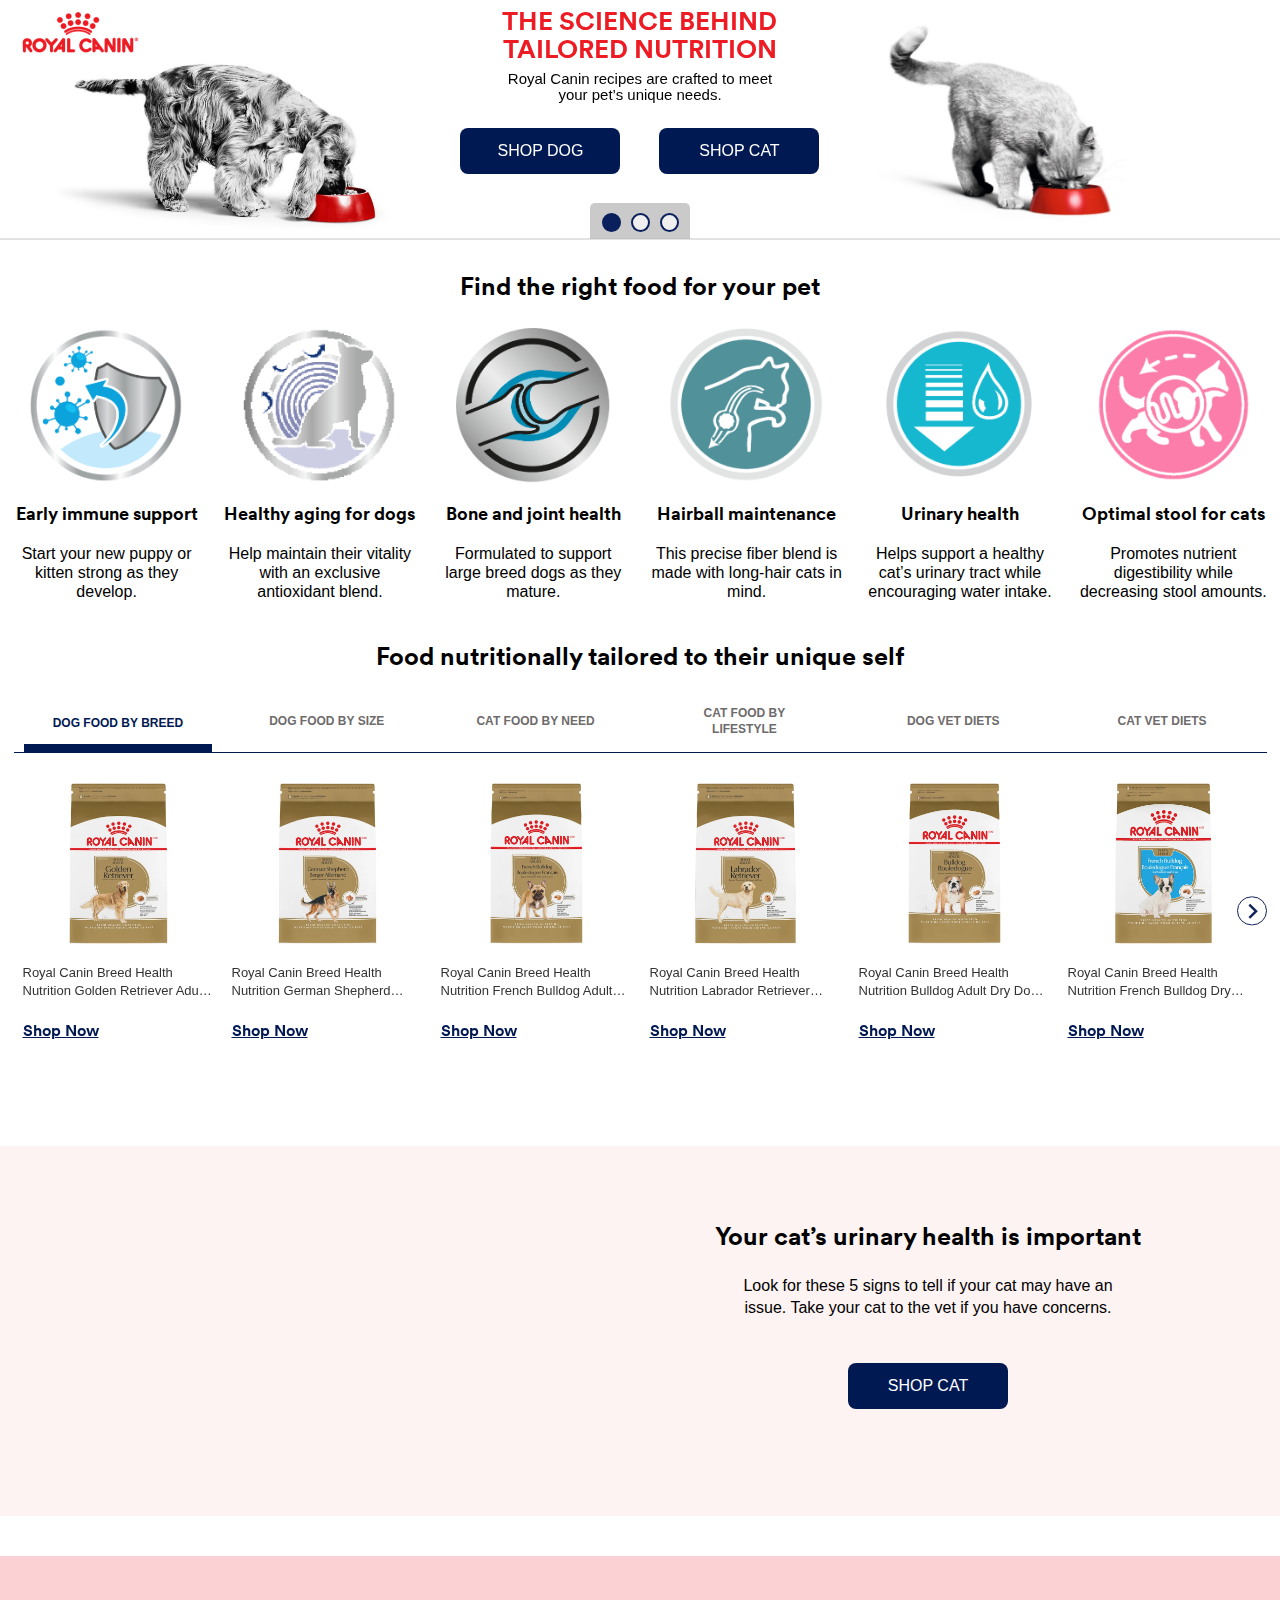
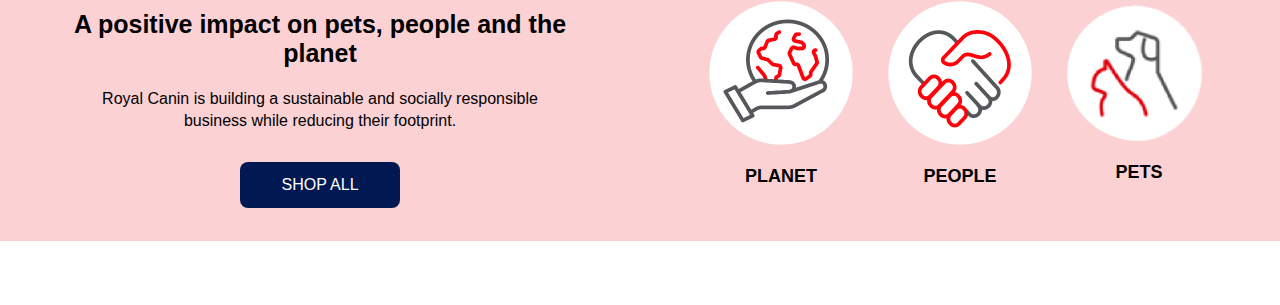
==== commit 27ca1f00: "callToAction style fixed" ====
--- a/index.html
+++ b/index.html
@@ -8,7 +8,7 @@
   <title>Royal Canin | Petco</title>
   <link rel="shortcut icon" href="assets/images/Royal-Canin.png" type="image/x-icon" />
   <link rel="stylesheet" href="assets/product.css">
-  <link rel="stylesheet" href="assets/styles.css?v=2" />
+  <link rel="stylesheet" href="assets/styles.css?v=5" />
 </head>
 <body>
   <main class="citrusRoyalCanin__Wrapper">
@@ -139,7 +139,7 @@
                       <a class="citrusRoyalCanin__shopCTALarge citrusRoyalCanin__thirdSlide_cta_wide"
                         href="https://www.petco.com/shop/en/petcostore/brand/royal-canin/dog/dog-food/dry-dog-food"
                         manual_cm_sp="sponsoredbrandpage:royalcanin:herobanner:1:breedspecifickibble:shopbybreed"
-                        onclick="clickTrackLink(this);">SHOP BY BREED</a>
+                        onclick="clickTrackLink(this);">Shop by Breed</a>
                     </div>
                   </div>
                 </div>
@@ -157,6 +157,7 @@
       </div>
     </section>
     <!------------------ RoyalCanin slider section end ------------------------------->    
+
     <!------------------ RoyalCanin benefits section start ------------------------>
     <section class="citrus_RoyalCanin_benefitus_area">
         <div class="citrus_RoyalCanin_containers">
@@ -214,6 +215,7 @@
         </div>
     </section>
     <!--------------------- RoyalCanin benefits section end ------------------------->
+
     <!--------------------- RoyalCanin products section start -------------->
     <section class="citrus-meet-orijen-tab-area">
       <div class="citrus-meet-orijen-tab-container">
@@ -961,6 +963,7 @@
       </div>
     </section>
     <!-------------------- RoyalCanin products section End------------------------------>
+
     <!-------------------- Video section Start ------------------->
     <section class="citrus_RoyalCanin__video_container ">
       <div class="citrus_RoyalCanin__video_container_vidoeRow citrus_RoyalCanin__video1 flex-box">      
@@ -988,6 +991,7 @@
       </div>
     </section>
     <!-------------------- Video section end ------------------->
+
     <!-------------------- CalltoAction section Start ------------------->
     <section class="citrus_RoyalCanin__calltoaction_container">
       <div class="citrus_RoyalCanin__calltoaction_container_vidoeRow citrus_RoyalCanin__video1 flex-box">            
@@ -999,7 +1003,7 @@
                 <p class="citrus_RoyalCanin__calltoaction_textContainer_details">
                   Royal Canin is building a sustainable and socially responsible business while reducing their footprint.
                 </p>
-                <div class="citrusRoyalCanin__MiddleCTA-Box calltoaction_sliderCTAcenter" >
+                <div class="citrusRoyalCanin__MiddleCTA-Box calltoaction_sliderCTAcenter calltoaction_sliderCTA_mobile_hide" >
                   <a class="citrusRoyalCanin__shopCTALarge"
                     href="https://www.petco.com/shop/en/petcostore/brand/royal-canin"
                     manual_cm_sp="sponsoredbrandpage:royalcanin:apositiveimpact:1:apositiveimpact:shopall"
@@ -1012,17 +1016,23 @@
                 <div class="citrusRoyalCanin__calltoaction_Product_Row">
                   <div class="citrusRoyalCanin__calltoaction__Product_col">
                     <img src="assets/images/CallToAction-1.1-planet.png" alt="Planet ">
-                    <h3>PLANET</h3>
+                    <h3 class="citrusRoyalCanin__calltoaction_Product_title">PLANET</h3>
                   </div>
                   <div class="citrusRoyalCanin__calltoaction__Product_col">
                     <img src="assets/images/CallToAction-1.2-people.png" alt="people">
-                    <h3>PEOPLE</h3>
+                    <h3 class="citrusRoyalCanin__calltoaction_Product_title">PEOPLE</h3>
                   </div>
                   <div class="citrusRoyalCanin__calltoaction__Product_col citrusRoyalCanin__calltoaction__Product_col_gap">
                     <img src="assets/images/CallToAction-1.3-pets.png" alt="pets">
-                    <h3>PETS</h3>
-                  </div>
-                </div>
+                    <h3 class="citrusRoyalCanin__calltoaction_Product_title">PETS</h3>
+                  </div>
+                </div>
+                <div class="citrusRoyalCanin__MiddleCTA-Box calltoaction_sliderCTAcenter citrusRoyalCanin__desktop_hide" >
+                  <a class="citrusRoyalCanin__shopCTALarge"
+                    href="https://www.petco.com/shop/en/petcostore/brand/royal-canin"
+                    manual_cm_sp="sponsoredbrandpage:royalcanin:apositiveimpact:1:apositiveimpact:shopall"
+                    onclick="clickTrackLink(this);">SHOP ALL</a>
+                </div>   
               </div>
           </div>
       </div>
--- a/assets/styles.css
+++ b/assets/styles.css
@@ -45,10 +45,7 @@
   text-decoration: none;
   color: #000;
 }
-/* -----------slider style-------------- */
-.citrusRoyalCanin__SliderContainer {
-  /* background: #f1f1da; */
-}
+/*----------- Slider Start (Max-1440px)----------- */
 .citrusRoyalCanin__firstSlideContainer, .citrusRoyalCanin__secondSlideContainer, .citrusRoyalCanin__thirdSlideContainer {
   width: 100%;
   max-width: 100%;
@@ -56,7 +53,6 @@
   overflow: hidden !important;
   margin: auto;
 }
-
 .citrusRoyalCanin__firstSlide_Row,
 .citrusRoyalCanin__secondSlide_Row,
 .citrusRoyalCanin__thirdSlide_Row {
@@ -66,11 +62,9 @@
   overflow: hidden;
   height: 240px;
 }
-
 .citrusRoyalCanin__firstSlide_Row {
   grid-template-columns: 31.95% 36.1% 31.95%;
 }
-
 .citrusRoyalCanin__firstSlide_Row img,
 .citrusRoyalCanin__imgContainer img {
   max-width: 100%;
@@ -158,7 +152,6 @@
 .citrusRoyalCanin__secondSlide_Row {
   background-image: url(../assets/images/Hero_2.2_dsk_middle_bg.png);
   background-size: contain;
-  /* grid-template-columns: repeat(2, 1fr); */
   grid-template-columns: 29.45% 41.1% 29.45%;
 }
 .citrusRoyalCanin__secondSlide_Row img{
@@ -195,7 +188,7 @@
   display: inline-block;
 }
 .sliderCTAcenter{
-  grid-template-columns: auto;
+  display: inline-flex;
 }
 .citrusRoyalCanin__thirdSlide_last_image{
   width: 100%;
@@ -207,10 +200,8 @@
   padding-top: 36px;
   padding-left: 47px;
   display: grid;
-  /* grid-template-columns: repeat(2, 1fr); */
   grid-template-columns: 32% 32% 36%;
   text-align: center;
-  /* grid-gap: 15px; */
   height: 240px;
 }
 .citrusRoyalCanin__thirdSlide__Product_col{
@@ -225,29 +216,57 @@
   color: #000000;
   font-weight: bold;
 }
-/* ------------End Slider Style ------------ */
-
-
-
-
-
-
-
-/************ PureBites benefits  Area*************/
-/************ PureBites benefits e  Area*************/
-/************************************/
+/*-------  slider Control start-------- */
+.citrusRoyalCanin__sliderBox {
+  width: 100%;
+  max-width: 1440px;
+  margin: auto;
+  height: 240px;
+  overflow: hidden;
+  position: relative;
+}
+#image-carousel .splide__arrows {
+  display: none;
+}
+ul.splide__pagination {
+  list-style: none;
+  display: flex;
+  justify-content: center;
+  column-gap: 10px;
+  position: absolute;
+  bottom: -17px;
+  left: calc(100% / 2 - 50px);
+  text-align: center;
+  background: rgb(189 189 189 / 80%);
+  border-radius: 5px 5px 0 0;
+  padding: 10px 10px 5px;
+  width: 100px;
+}
+ul.splide__pagination button {
+  width: 19px;
+  height: 19px;
+  border-radius: 50%;
+  border: 2px solid #09205c;
+  cursor: pointer;
+}
+
+ul.splide__pagination button.is-active {
+  background-color: #09205c;
+}
+/*-------  slider Control start-------- */
+/*----------- Slider End (Max-1440px)----------- */
+
+/* ----------- Benefits Start (Max-1440px)-------------- */
 .citrus_RoyalCanin_benefitus_area {
   overflow: hidden;
   padding-top: 36px;
   padding-bottom: 10px;
 }
-
 .citrus_RoyalCanin_containers {
   max-width: 1376px;
   width: 100%;
   margin: 0 auto;
 }
-
 .citrus_RoyalCanin_single_b_main {
   display: -webkit-box;
   display: -ms-flexbox;
@@ -259,14 +278,12 @@
   -ms-flex-align: flex-start;
   align-items: flex-start;
 }
-
 .citrus_RoyalCanin_single_banifit {
   -webkit-box-flex: 0;
   -ms-flex: 0 0 16.66%;
   flex: 0 0 16.66%;
   text-align: center;
 }
-
 .citrus_RoyalCanin_single_banifit > img {
   max-width: 155px;
   width: 100%;
@@ -296,153 +313,9 @@
   font-size: 16px;
   line-height: 19px;
 }
-
-/**************************************/
-
-
-
-
-
-
-
-
-
-
-.citrus_RoyalCanin__video_container {
-  width: 100%;
-  max-width: 1440px;
-  min-height: 370px;
-  margin: 5rem auto 2.4rem;
-  background-image: url(../assets/images/Video_bg.png);
-
-}
-.citrus_RoyalCanin__video_container_vidoeRow{
-    max-width: 1075px;
-    margin: 0px auto;
-    display: flex;
-    -ms-flex-wrap: nowrap;
-        flex-wrap: nowrap;
-    align-items: center;
-}
-
-.citrus_RoyalCanin__video_container .citrus_RoyalCanin__video_container--col {
-  width: 50%;
-}
-.citrus_RoyalCanin__video_container .citrus_RoyalCanin__video_container--col img {
-  /* max-width: 537px; */
-  width: 100%;  
-  margin-top: -6%; 
-}
-
-.citrus_RoyalCanin__video_container .citrus_RoyalCanin__video_container--col .single-video {
-  max-width: 537px;
-  margin: 0px auto;
-}
-
-.citrus_RoyalCanin__video_container .citrus_RoyalCanin__video_container--col .single-video iframe {
-  width: 100%;
-  min-height: 36vh;
-  margin-top: -15%;
-}
-
-.citrus_RoyalCanin__video_container .citrus_RoyalCanin__video_container--col .video-text {
-  text-align: center;
-  padding: 5rem 0;
-}
-
-.citrus_RoyalCanin__video_container .citrus_RoyalCanin__video_container--col .video-text h3 {
-  font-size: 25px;
-  color: #000000;
-  font-family: "PetcoCircularTT-Bold", arial !important;
-}
-
-.citrus_RoyalCanin__video_container .citrus_RoyalCanin__video_container--col .video-text p {
-  padding: 24px 15px;
-  max-width: 400px;
-  margin: 0 auto;
-  font-size: 16px;
-}
-
-.citrus_RoyalCanin__video_container .citrus_RoyalCanin__video_container--col .video-text p sup {
-  font-size: 12px;
-}
-
-.citrus_RoyalCanin__video_container .citrus_RoyalCanin__video_container--col .video-text .cta-box a {
-  margin: 0 auto;
-  max-width: 211px;
-}
-
-.citrus_RoyalCanin__video_container .citrus_RoyalCanin__video_container--col .video-text .disclaimer p {
-  font-size: 12px;
-  padding: 10px 0;
-}
-.citrus_RoyalCanin__packages .citrus_RoyalCanin__packages_wrapper .citrus_RoyalCanin__packages_wrapper--single-package {
-  margin: 24px;
-  background: #F4F7FF;
-}
-
-.citrus_RoyalCanin__packages .citrus_RoyalCanin__packages_wrapper .citrus_RoyalCanin__packages_wrapper--single-package a {
-  display: block;
-  text-align: center;
-}
-
-.citrus_RoyalCanin__packages .citrus_RoyalCanin__packages_wrapper .citrus_RoyalCanin__packages_wrapper--single-package a .single-package__img {
-  display: -webkit-box;
-  display: -ms-flexbox;
-  display: flex;
-}
-
-.citrus_RoyalCanin__packages .citrus_RoyalCanin__packages_wrapper .citrus_RoyalCanin__packages_wrapper--single-package a .single-package__text h3 {
-  font-size: 20px;
-  color: #000000;
-  font-family: "PetcoCircularTT-Bold", arial !important;
-  padding: 3rem 15px;
-}
-
-
-
-
-
-
-
-
-
-
-
-.citrus_RoyalCanin__calltoaction_container {
-  width: 100%;
-  max-width: 1440px;
-  min-height: 370px;
-  margin: 2.5rem auto 4rem;
-  background-image: url(../assets/images/CallToAction_BG.png);
-
-}
-.citrus_RoyalCanin__calltoaction_container_vidoeRow{
-    max-width: 1075px;
-    margin: 0px auto;
-    display: flex;
-    -ms-flex-wrap: nowrap;
-        flex-wrap: nowrap;
-    align-items: center;
-}
-
-.citrus_RoyalCanin__calltoaction_container .citrus_RoyalCanin__calltoaction_container--col {
-  width: 50%;
-}
-.citrus_RoyalCanin__calltoaction_container .citrus_RoyalCanin__calltoaction_container--col img {
-  /* max-width: 537px; */
-  width: 100%;  
-  margin-top: -6%; 
-}
-
-
-
-
-
-
-
-
-/* -----------------product tab section-------------------*/
+/* ----------- Benefits End (Max-1440px)-------------- */
+
+/* ----------- Product Start (Max-1440px)-------------- */
 .citrusRoyalCanin__sectionTitle h2 {
   color: #000;
   font-family: "PetcoCircularTT-Bold", arial !important;
@@ -450,281 +323,26 @@
   font-size: 25px;
   text-align: center;
 }
-
-/*-------------- GO BEYOND THE FIRST INGREDIENT --------------------------------- */
-.citrusRoyalCanin__goBeyondContainer {
-  width: 1440px;
-  max-width: 100%;
-  margin: auto;
-  padding-top: 20px;
-}
-.citrusRoyalCanin__goBeyond__card {
-  width: 1091px;
-  max-width: 100%;
-  margin: 40px auto;
-  background-color: #8d9b3a;
-}
-.citrusRoyalCanin__goBeyond__Card--img img,
-.citrusRoyalCanin__premium__card--img img {
-  width: 100%;
-  max-width: 100%;
-  object-fit: contain;
-}
-.citrusRoyalCanin__goBeyond__Card--body {
-  padding: 40px 0;
-  text-align: center;
-}
-.citrusRoyalCanin__goBeyond__Card--body h2 {
-  font-family: "PetcoCircularTT-Bold", arial !important;
-  font-weight: bold;
-  font-size: 20px;
-}
-.citrusRoyalCanin__goBeyond__Card--body p {
-  font-family: "PetcoCircularTT-Regular", arial !important;
-  font-size: 16px;
-  margin-top: 10px;
-}
-
-/* Premium meals for a better future start */
-.citrusRoyalCanin__premiumContainer-fluid {
-  background: rgba(141, 155, 58, 20%);
-  width: 100%;
-  max-width: 100%;
-  padding: 40px 20px 25px 20px;
-}
-.citrusRoyalCanin__premiumContainer {
-  width: 1095px;
-  max-width: 100%;
-  margin: 0 auto;
-}
-.citrusRoyalCanin__premium__row {
-  display: grid;
-  grid-template-columns: repeat(2, 1fr);
-  grid-gap: 20px;
-  margin-top: 40px;
-}
-.citrusRoyalCanin__premium__card {
-  text-align: center;
-}
-.citrusRoyalCanin__premium__card--body {
-  width: 80%;
-  max-width: 100%;
-  margin: auto;
-  margin-top: 40px;
-}
-.citrusRoyalCanin__premium__card--body h2 {
-  font-family: "PetcoCircularTT-Bold", arial !important;
-  font-weight: bold;
-  font-size: 20px;
-  color: #000;
-  margin-bottom: 20px;
-}
-.citrusRoyalCanin__premium__card--body p {
-  font-family: "PetcoCircularTT-Regular", arial !important;
-  font-size: 16px;
-  color: #000;
-  margin-bottom: 20px;
-}
-.citrusRoyalCanin__card--CTA a,
-.citrusRoyalCanin__CTA {
-  font-family: "PetcoCircularTT-Bold", arial !important;
-  font-weight: bold;
-  color: #001952;
-  text-decoration: underline;
-  text-transform: capitalize;
-  font-size: 16px;
-}
-
-/* **************Try new RoyalCanin Premium Pâté for cats *************************** */
-.citrusRoyalCanin__newPremium__container {
-  width: 1240px;
-  max-width: 100%;
-  margin: 40px auto;
-}
-.citrusRoyalCanin__newPremium__container > .citrusRoyalCanin__sectionTitle h2 {
-  text-align: left;
-}
-.citrusRoyalCanin__sectionSubhead {
-  display: flex;
-  justify-content: space-between;
-  font-family: "PetcoCircularTT-Regular", arial !important;
-  font-size: 16px;
-  border-bottom: 1px solid #000;
-  padding: 14px 20px 25px 0;
-}
-/* new product styling */
-.citrusRoyalCanin__newPremium__productContainer {
-  padding: 0 4%;
-}
-.citrusRoyalCanin__newPremium__row {
-  display: grid;
-  grid-template-columns: 45% 55%;
-  margin-top: 20px;
-  grid-gap: 15px;
-}
-.citrusRoyalCanin__newPremium__col {
-  position: relative;
-}
-.citrusRoyalCanin__newPremium__col img {
-  max-width: 100%;
-  position: relative;
-}
-.citrusRoyalCanin__newPremium--absoluteImg img {
-  width: 208px;
-  height: 100px;
-  object-fit: contain;
-  position: absolute;
-  top: 29px;
-  right: 29px;
-}
-.citrusRoyalCanin__newPremium__productShot--row {
-  display: grid;
-  grid-template-columns: repeat(3, 1fr);
-  grid-gap: 15px;
-}
-.citrusRoyalCanin__newPremium__productShot--card__img {
-  text-align: center;
-  margin-top: 3px;
-  height: 170px;
-}
-.citrusRoyalCanin__newPremium__productShot--card__img img {
-  width: 190px;
-  max-width: 100%;
-  object-fit: contain;
-}
-.citrusRoyalCanin__newPremium__productShot--card__body {
-  font-family: "PetcoCircularTT-Regular", arial !important;
-  font-size: 13px;
-}
-.citrusRoyalCanin__newPremium__productShot--card__body a {
-  font-family: "PetcoCircularTT-Bold", arial !important;
-  font-weight: bold;
-  text-decoration: underline;
-  color: #001952;
-}
-.citrusRoyalCanin__disclaimer {
-  font-family: "PetcoCircularTT-Regular", arial !important;
-  font-size: 16px;
-  text-align: center;
-  margin-top: 20px;
-}
-.citrusRoyalCanin__newPremium__productShot--card__body p {
-  font-family: "PetcoCircularTT-Regular", arial !important;
-  color: #333333;
-  font-size: 13px;
-  text-align: left;
-  text-decoration: none;
-  overflow: hidden;
-  text-overflow: ellipsis;
-  display: -webkit-box;
-  -webkit-line-clamp: 2;
-  line-clamp: 2;
-  -webkit-box-orient: vertical;
-  max-height: 4em;
-  margin-bottom: 24px;
-}
-.citrusRoyalCanin__newPremium__leftImage {
-  padding-right: 30px;
-}
-/************************** The perfect recipe for every pet ****************************** */
-.citrusRoyalCanin__perfectContainer {
-  margin-top: 37px;
-  margin-bottom: 70px;
-}
-.citrusRoyalCanin__perfect__row {
-  width: 1095px;
-  max-width: 100%;
-  margin: auto;
-  height: 275px;
-  display: grid;
-  grid-template-columns: 40% 60%;
-  grid-gap: 0;
-  background: rgba(141, 155, 58, 20%);
-}
-.citrusRoyalCanin__perfect__col {
-  display: flex;
-  flex-direction: column;
-  align-items: center;
-  justify-content: center;
-  row-gap: 30px;
-}
-.citrusRoyalCanin__perfect__col img {
-  max-width: 100%;
-  height: 275px;
-}
-.citrusRoyalCanin__perfect__col p {
-  font-size: 16px;
-  margin: 0 14%;
-  text-align: center;
-}
-/*  slider custom styling */
-.citrusRoyalCanin__sliderBox {
-  width: 100%;
-  max-width: 1440px;
-  margin: auto;
-  height: 240px;
-  overflow: hidden;
-  position: relative;
-}
-#image-carousel .splide__arrows {
-  display: none;
-}
-ul.splide__pagination {
-  list-style: none;
-  display: flex;
-  justify-content: center;
-  column-gap: 10px;
-  position: absolute;
-  bottom: -17px;
-  left: calc(100% / 2 - 50px);
-  text-align: center;
-  background: rgb(189 189 189 / 80%);
-  border-radius: 5px 5px 0 0;
-  padding: 10px 10px 5px;
-  width: 100px;
-}
-ul.splide__pagination button {
-  width: 19px;
-  height: 19px;
-  border-radius: 50%;
-  border: 2px solid #09205c;
-  cursor: pointer;
-}
-
-ul.splide__pagination button.is-active {
-  background-color: #09205c;
-}
-/* -------------------------------------------------------
- product tab styling
-----------------------------------------------------------
-*/
 .citrus-meet-orijen-tab-area {
   overflow: hidden;
   padding-top: 35px;
   padding-bottom: 26px;
 }
-
 .citrus-meet-orijen-tab-container {
-  /* max-width: 1273px; */
   max-width: 1253px;
   width: 100%;
   margin: 0 auto;
 }
-
-/***** best seller section ****/
 .citrusfilterMeetDiv.citrusTabshow {
   display: block;
 }
-
 .citrusfilterMeetDiv {
   float: left;
   display: none;
 }
-
 .citrus_meet_tab_item span {
   display: block;
 }
-
 .citrus_meet_tab_item {
   text-transform: uppercase;
   padding: 12px 20px;
@@ -740,17 +358,14 @@
   line-height: 1.3;
   text-align: center;
 }
-
 button {
   font-family: "PetcoCircularTT-Regular", arial !important;
 }
-
 .citrus_meet_tab_item.citrus_meet_tab_item_active {
   color: #001952;
   border-bottom: 8px solid #001952;
   margin-top: 12px;
 }
-
 .citrus-meet-orijen-main21 {
   display: -webkit-box;
   display: -ms-flexbox;
@@ -765,7 +380,6 @@
   margin-bottom: 30px;
   border-bottom: 1px solid #021b4e;
 }
-
 .cirtus_meet_tabs_22 {
   display: -webkit-box;
   display: -ms-flexbox;
@@ -777,34 +391,29 @@
   justify-content: center;
   overflow: hidden;
 }
-
 .citrus_item_section__tab_content_item {
   max-width: 191px;
   width: 100% !important;
   margin: 0px 9px;
 }
-
 .citrus-inner-img22 {
   padding: 0 15px;
 }
-
 .citrus-inner-img22 > a img {
   width: 100%;
   height: auto;
 }
-
 .citrus_item_section__tab_content_item.citrus_row_opacity_0 {
   opacity: 0;
 }
-
 .cirtus_meet_tabs_main_22 .splide__pagination {
   display: none;
 }
-
 .citrus_product_info22 > p {
   font-family: "PetcoCircularTT-Regular", arial !important;
   color: #333333;
   font-size: 13px;
+  line-height: 18px;
   text-align: left;
   padding: 0px 0 0px;
   margin-top: 20px;
@@ -818,28 +427,23 @@
   max-height: 4em;
   margin-bottom: 24px;
 }
-
 .citrus-meet-tab-product > a {
   color: #001952;
-  font-size: 13px;
+  font-size: 16px;
   display: block;
   font-family: "PetcoCircularTT-Bold", arial !important;
   text-decoration: underline;
   font-weight: bold;
 }
-
 .cirtus_meet_tabs_22 .splide__arrow--next {
   right: 0px;
 }
-
 .cirtus_meet_tabs_22 .splide__arrow--prev {
   left: 2px;
 }
-
 .cirtus_meet_tabs_22 .splide__arrow svg {
   fill: #122359;
 }
-
 .cirtus_meet_tabs_22 .splide__arrow {
   -ms-flex-align: center;
   -webkit-box-align: center;
@@ -864,6 +468,129 @@
   width: 2.2em;
   z-index: 1;
 }
+/* ----------- Product End (Max-1440px)-------------- */
+
+/* ----------- Video Start (Max-1440px)-------------- */
+.citrus_RoyalCanin__video_container {
+  width: 100%;
+  max-width: 1440px;
+  min-height: 370px;
+  margin: 5rem auto 2.4rem;
+  background-image: url(../assets/images/Video_bg.png);
+}
+.citrus_RoyalCanin__video_container_vidoeRow{
+  margin: 0px auto;
+  padding: 0% 5%;
+  display: flex;
+  -ms-flex-wrap: nowrap;
+      flex-wrap: nowrap;
+  align-items: center;
+}
+.citrus_RoyalCanin__video_container .citrus_RoyalCanin__video_container--col {
+  width: 50%;
+}
+.citrus_RoyalCanin__video_container .citrus_RoyalCanin__video_container--col img {
+  width: 100%;  
+  margin-top: -15%; 
+}
+.citrus_RoyalCanin__video_container .citrus_RoyalCanin__video_container--col .single-video {
+  max-width: 537px;
+  margin: 0px auto;
+}
+.citrus_RoyalCanin__video_container .citrus_RoyalCanin__video_container--col .single-video iframe {
+  width: 100%;
+  min-height: 31vh;
+  margin-top: -15%;
+}
+.citrus_RoyalCanin__video_container .citrus_RoyalCanin__video_container--col .video-text {
+  text-align: center;
+  padding: 5rem 0;
+}
+.citrus_RoyalCanin__video_container .citrus_RoyalCanin__video_container--col .video-text h3 {
+  width: 80%;
+  margin: 0px auto;
+  font-size: 25px;
+  color: #000000;
+  font-family: "PetcoCircularTT-Bold", arial !important;
+}
+.citrus_RoyalCanin__video_container .citrus_RoyalCanin__video_container--col .video-text p {
+  padding: 24px 15px;
+  max-width: 400px;
+  margin: 0px auto 20px;
+  font-size: 16px;  
+  line-height: 22px;
+}
+.citrus_RoyalCanin__video_container .citrus_RoyalCanin__video_container--col .video-text .cta-box a {
+  margin: 0 auto;
+  max-width: 211px;
+}
+.citrus_RoyalCanin__video_container .citrus_RoyalCanin__video_container--col .video-text .disclaimer p {
+  font-size: 12px;
+  padding: 10px 0;
+}
+.video_sliderCTAcenter{
+  display: inline-flex;
+}
+.citrus_RoyalCanin__video_container .citrus_RoyalCanin__video_container--col .video-text h3{
+  width: 100%;
+}
+/* -----------RoyalCanin Video End (Max-1440px)-------------- */
+
+
+/* ----------- CallToAction Start (Max-1440px)-------------- */
+.citrus_RoyalCanin__calltoaction_container {
+  width: 100%;
+  max-width: 1440px;
+  margin: 2.5rem auto 4rem;
+  background-image: url(../assets/images/CallToAction_BG.png);
+}
+.citrus_RoyalCanin__calltoaction_container_vidoeRow{
+  margin: 0px auto;
+  display: flex;
+  -ms-flex-wrap: nowrap;
+      flex-wrap: nowrap;
+  align-items: center;
+}
+.citrus_RoyalCanin__calltoaction_container .citrus_RoyalCanin__calltoaction_container--col {
+  width: 50%;
+  padding: 2.65%;
+  text-align: center;
+}
+.citrus_RoyalCanin__calltoaction_container .citrus_RoyalCanin__calltoaction_container--col img {
+  max-width: 144px;
+  width: 100%;  
+  margin-top: -6%; 
+}
+.citrusRoyalCanin__calltoaction_Product_Row{
+  display: flex;
+  justify-content: space-evenly;
+  align-items: center;
+  text-align: center;
+  font-size: 18px;
+  line-height: 22px;
+  text-transform: uppercase;
+}
+.citrus_RoyalCanin__calltoaction_textContainer_title{
+  padding: 20px;
+  font-size: 25px;
+  color: #000000;
+}
+.calltoaction_sliderCTAcenter{
+  margin-top: 30px;
+  display: inline-flex;
+}
+.citrus_RoyalCanin__calltoaction_textContainer_details{
+  font-size: 16px;
+  line-height: 22px;
+  color: #000000;
+  max-width: 80%;
+  margin: 0px auto;
+}
+.citrusRoyalCanin__calltoaction_Product_title{
+  margin-top: 15px;
+  font-size: 18px;
+}
+/* ----------- CallToAction End (Max-1440px)-------------- */
 
 /* some common style */
 .citrusRoyalCanin__desktop_hide {
@@ -872,425 +599,383 @@
 .citrusRoyalCanin__mobile_hide {
   display: block;
 }
-/* responsive styling start for small devices */
-
-@media all and (max-width: 1440px) {
-  .citrusRoyalCanin__firstSlide__middleContainer {
-    /* height: 380px; */
+
+/*------ responsive styling start for small devices --------*/
+
+  @media all and (min-width: 992px) and (max-width: 1301px) {
+    /*----------- Slider Start (992px-1301px)----------- */
+    .citrusRoyalCanin__firstSlide__title,
+    .citrusRoyalCanin__secondSlide__title,
+    .citrusRoyalCanin__thirdSlide__title {
+      font-family: "PetcoCircularTT-bold", arial !important;
+      font-size: 26px;
+      line-height: 28px;
+      font-weight: bold;
+      color: #ED1C24;
+      text-align: center;
+    }
+    .citrusRoyalCanin__sliderText{
+      font-size: 15px;
+      line-height: 16px;
+    }
+    .citrusRoyalCanin__logo {
+      width: 120px;
+      max-width: 100%;
+    }
+    .citrusRoyalCanin__FirstSlide_first_image{
+      padding-left: 50px;
+      padding-top: 60px;
+    }
+    .citrusRoyalCanin__secondSlide__textContainer,
+    .citrusRoyalCanin__thirdSlide__textContainer {
+      row-gap: 10px;
+      margin-top: -30px;
+    }
+    .citrusRoyalCanin__shopCTALarge {
+      background: #001952;
+      text-transform: uppercase;
+      color: #fff;
+      width: 160px;
+      height: 46px;
+      text-align: center;
+      font-size: 16px;
+      line-height: 46px;
+      border-radius: 8px;
+    }
+    .citrusRoyalCanin__firstSlide__middleContainer {
+      margin-top: 10px;
+      row-gap: 20px;
+      height: auto;
+    }
+    .citrusRoyalCanin__SliderContainer {
+      overflow: hidden;
+    }
+    #image-carousel,
+    .citrusRoyalCanin__thirdSlide_Row,
+    .citrusRoyalCanin__firstSlide_Row,
+    .citrusRoyalCanin__secondSlide_Row {
+      height: 240px;
+    }
+    .citrusRoyalCanin__thirdSlide__Product_col h3{
+      font-size: 14px;
+      line-height: 16px;
+    }
+    #image-carousel .splide__track {
+      height: 100%;
+    }
+    .citrusRoyalCanin__imgContainer .citrusRoyalCanin__mobile_hide img {
+      height: 100vh;
+    }
+    /*----------- Slider End (992px-1301px)----------- */
+
+    /*----------- Product Start (992px-1301px)----------- */
+    .citrus_meet_tab_item {
+      font-size: 12px;
+    }
+    /*----------- Product End (992px-1301px)----------- */
   }
-}
-
-@media all and (min-width: 992px) and (max-width: 1301px) {
-  .citrusRoyalCanin__firstSlide__title,
-  .citrusRoyalCanin__secondSlide__title,
-  .citrusRoyalCanin__thirdSlide__title {
-    font-family: "PetcoCircularTT-bold", arial !important;
-    font-size: 26px;
-    line-height: 28px;
-    font-weight: bold;
-    color: #ED1C24;
-    text-align: center;
-  }
-  .citrusRoyalCanin__sliderText{
-    font-size: 15px;
-    line-height: 16px;
-  }
-  .citrusRoyalCanin__logo {
-    width: 120px;
-    max-width: 100%;
-  }
-  .citrusRoyalCanin__FirstSlide_first_image{
-    padding-left: 50px;
-    padding-top: 60px;
-  }
-  .citrusRoyalCanin__secondSlide__textContainer,
-  .citrusRoyalCanin__thirdSlide__textContainer {
-    row-gap: 10px;
-    margin-top: -30px;
-  }
-  .citrusRoyalCanin__shopCTALarge {
-    background: #001952;
-    text-transform: uppercase;
-    color: #fff;
-    width: 160px;
-    height: 46px;
-    text-align: center;
-    font-size: 16px;
-    line-height: 46px;
-    border-radius: 8px;
-  }
-  .citrusRoyalCanin__firstSlide__middleContainer {
-    margin-top: 10px;
-    row-gap: 20px;
-    height: auto;
-  }
-  /* slider custom styling */
-  .citrusRoyalCanin__SliderContainer {
-    /* height: 300px; */
-    overflow: hidden;
-  }
-  #image-carousel,
-  .citrusRoyalCanin__thirdSlide_Row,
-  .citrusRoyalCanin__firstSlide_Row,
-  .citrusRoyalCanin__secondSlide_Row {
-    height: 240px;
-  }
-  .citrusRoyalCanin__thirdSlide__Product_col h3{
-    font-size: 14px;
-    line-height: 16px;
-  }
-  #image-carousel .splide__track {
-    height: 100%;
-  }
-  .citrusRoyalCanin__imgContainer .citrusRoyalCanin__mobile_hide img {
-    height: 100vh;
-  }
-  ul.splide__pagination {
-    /* bottom: -7px; */
-  }
-
-  .citrus_meet_tab_item {
-    font-size: 12px;
-  }
-}
-
-@media all and (min-width: 769px) and (max-width: 991px) {
-  /* ---------------------- */
-
-  /* slider custom styling */
-  .citrusRoyalCanin__firstSlideContainer, .citrusRoyalCanin__secondSlideContainer, .citrusRoyalCanin__thirdSlideContainer{
-    height: 200px;
-  }
-  .citrusRoyalCanin__SliderContainer #image-carousel {
-    height: 200px;
-  }
-  .citrusRoyalCanin__firstSlideContainer,
-  .citrusRoyalCanin__thirdSlide_Row {
-    height: auto;
-  }
-  .citrusRoyalCanin__firstSlide_Row, .citrusRoyalCanin__secondSlide_Row, .citrusRoyalCanin__thirdSlide_Row {
-    height: 200px;
-    /* background-position: top; */
-  }
-  .citrusRoyalCanin__secondSlide__textContainer,
-  .citrusRoyalCanin__thirdSlide__textContainer {
-    row-gap: 10px;
-  }
-  .citrusRoyalCanin__firstSlide__middleContainer, .citrusRoyalCanin__secondSlide__middleContainer, .citrusRoyalCanin__thirdSlide__middleContainer {
-    height: 160px;
-    padding: 0 10px;
-  }
-  .citrusRoyalCanin__secondSlide_Row img, .citrusRoyalCanin__FirstSlide_first_image, .citrusRoyalCanin__FirstSlide_Second_image{
-    height: 200px!important;
-  }
-  .citrusRoyalCanin__thirdSlide__title{
-    padding-top: 0px;
-  }
-  .citrusRoyalCanin__goBeyond__Card--body {
-    padding: 40px;
-  }
-
-  .citrusRoyalCanin__firstSlide__title,
-  .citrusRoyalCanin__secondSlide__title,
-  .citrusRoyalCanin__thirdSlide__title {
-    font-size: 22px;
-    line-height: 24px;
-  }
-
-  .citrusRoyalCanin__sliderText{
-    font-size: 11px;
-    line-height: 13px;
-  }
-  .citrusRoyalCanin__logo {
-    width: 100px;
-    max-width: 100%;
-  }
-  .citrusRoyalCanin__thirdSlide__Product_col h3{
-    font-size: 10px;
-    line-height: 12px;
-  }
-  .citrusRoyalCanin__FirstSlide_first_image{
-    padding-left: 0px;
-    padding-top: 60px;
-  }
-  .citrus-meet-orijen-tab-container {
-    padding: 0 20px;
-  }
-  .citrusRoyalCanin__newPremium__container {
-    padding: 0 20px;
-  }
-  .citrusRoyalCanin__newPremium__productShot--card__img {
-    height: 120px;
-  }
-  .citrusRoyalCanin__newPremium__productShot--card__body p {
-    font-size: 12px;
-  }
-  .citrusRoyalCanin__shopCTALarge {
-    width: 140px;
-    height: 36px;
-    font-size: 14px;
-    line-height: 36px;
-    margin: 0px;
-  }
-  .citrus_meet_tab_item {
-    font-size: 10px;
-  }
-}
-@media all and (max-width: 768px) {
-  .citrusRoyalCanin__desktop_hide {
-    display: block;
-  }
-  .citrusRoyalCanin__mobile_hide {
-    display: none;
-  }
-  /* **************slider styling -------------1st----- */
-  .citrusRoyalCanin__firstSlideContainer, .citrusRoyalCanin__secondSlideContainer, .citrusRoyalCanin__thirdSlideContainer{
-    height: auto;
-  }
-  .citrusRoyalCanin__firstSlide_Row, .citrusRoyalCanin__secondSlide_Row, .citrusRoyalCanin__thirdSlide_Row {
-    height: auto;
-  }
-  .citrusRoyalCanin__SliderContainer #image-carousel {
-    height: auto;
-  }
-  .citrusRoyalCanin__firstSlide__title,
-  .citrusRoyalCanin__secondSlide__title,
-  .citrusRoyalCanin__thirdSlide__title {
-    font-family: "PetcoCircularTT-bold", arial !important;
-    font-size: 25px;
-    line-height: 26px;
-    font-weight: bold;
-    color: #ED1C24;
-    text-align: center;
-  }
-  /* .citrusRoyalCanin__firstSlideContainer,
-  .citrusRoyalCanin__thirdSlide_Row {
-    width: 1440px;
-    max-width: 100%;
-    height: auto;
-    overflow: hidden;
-    margin: auto;
-  } */
-  .citrusRoyalCanin__firstSlide_Row, .citrusRoyalCanin__secondSlide_Row, .citrusRoyalCanin__thirdSlide_Row {
-    margin: 0px;
-    display: flex;
-    flex-wrap: wrap;
-    justify-content: space-evenly;
-    align-items: center;
-  }
-  .citrusRoyalCanin__firstSlide_Row img,
-  .citrusRoyalCanin__imgContainer img {
-    max-width: 100%;
-    width: 100%;
-    object-fit: contain;
-  }
-  .citrusRoyalCanin__secondSlide_Row img{
-    height: auto!important;
-  }
-  .citrusRoyalCanin__thirdSlide__Product_Row{
-    /* padding: 3%; */
-    height: auto;
-  }
-  .citrusRoyalCanin__thirdSlide__ColMiddle_bottom{
-    /* padding-bottom: 5%; */
-  }
-  /* .citrusRoyalCanin__firstSlide__middleContainer {
-    height: 250px;
-    padding-top: 25px;
-    padding-bottom: 25px;
-  } */
-  .citrusRoyalCanin__FirstSlide__ColRight {
-    display: none;
-  }
-  .citrusRoyalCanin__shopCTALarge {
-    background: #00195200;
-    text-transform: capitalize;
-    color: #001952;
-    width: 100px;
-    height: 36px;
-    line-height: 36px;
-    text-decoration: underline;
-    font-weight: bold;
-  }
-  /* slider 2 */
-  /* .citrusRoyalCanin__secondSlide_Row {
-    grid-template-columns: repeat(1, 1fr);
-    height: auto;
-  } */
-  .citrusRoyalCanin__Middle_textContainer p,
-  .citrusRoyalCanin__secondSlide__textContainer p {
-    width: 100%;
-    /* font-weight: bold; */
-  }
-  /* slider 3 */
-  /* .citrusRoyalCanin__thirdSlide_Row {
-    grid-template-columns: repeat(1, 1fr);
-  } */
-  /* .citrusRoyalCanin__thirdSlide__col.left {
-    order: 2;
-  }
-  .citrusRoyalCanin__thirdSlide__col.right {
-    order: 1;
-  } */
-  /* .citrusRoyalCanin__thirdSlide__textContainer {
-    width: 100%;
-    margin: auto;
-    text-align: center;
-    align-items: center;
-    padding-bottom: 20px;
-    padding-top: 10px;
-  } */
-  /* .citrusRoyalCanin__thirdSlide__title {
-    text-align: center;
-  }
-  .citrusRoyalCanin__thirdSlide__textContainer .citrusRoyalCanin__sliderText {
-    width: 70%;
-    margin: auto;
-  } */
-  .citrusRoyalCanin__thirdSlide_cta_wide{
-    width: 170px;
-  }
-  /* -------------benefit------------- */
-.citrus_RoyalCanin_cmon-heading{
-  max-width: 67%;
-  margin: 0px auto;
-}
-  /* -------------product------------- */
-
-  .citrus-meet-orijen-main21 {
-    width: 350%;
-  }
-  .citrus_item_section__tab_content_item {
-    max-width: 225px;
-  }
-  .citrus_meet_tab_item {
-    font-size: 12px;
-  }
-  .cirtus_meet_tabs_main_22 .splide__arrows {
-    display: none;
-  }
-  /* -------------------------- */
-  .citrusRoyalCanin__sectionTitle{
-    max-width: 85%;
-    margin: 0px auto;
-  }
-  .citrusRoyalCanin__sectionTitle > h2{
-    color: #000000;
-    font-family: "PetcoCircularTT-Bold", arial !important;
-    display: block;
-    text-align: center;
-    font-size: 25px;
-    padding-bottom: 27px;
-  }
-  .citrusRoyalCanin__premiumContainer {
-    width: 100%;
-    overflow-x: auto;
-  }
-  .citrusRoyalCanin__premium__row {
-    display: flex;
-    width: 170%;
-    overflow-x: auto;
-  }
-  .citrusRoyalCanin__premium__card--body {
-    width: 100%;
-  }
-  .citrusRoyalCanin__premium__card--body h2 {
-    font-size: 17px;
-  }
-
-  /* ------------------------ */
-
-  .citrusRoyalCanin__newPremium__container > .citrusRoyalCanin__sectionTitle h2 {
-    text-align: center;
-    width: 60%;
-    margin: auto;
-  }
-  .citrusRoyalCanin__sectionSubhead {
-    width: 80%;
-    margin: auto;
-    text-align: center;
-    border-color: #fff;
-  }
-  .citrusRoyalCanin__newPremium__row {
-    display: grid;
-    grid-template-columns: repeat(1, 1fr);
-    margin-top: 20px;
-    grid-gap: 0px;
-  }
-  .citrusRoyalCanin__newPremium__productShotContainer {
-    width: 100%;
-    overflow-x: auto;
-  }
-  .citrusRoyalCanin__newPremium__leftImage {
-    padding-right: 0px;
-  }
-  .citrusRoyalCanin__newPremium__productShot--row {
-    margin-top: 55px;
-    display: flex;
-    width: 340%;
-  }
-  .citrusRoyalCanin__newPremium__productShot--card__img {
-    height: 190px;
-  }
-  .citrusRoyalCanin__newPremium__productShot--card {
-    margin-bottom: 15px;
-  }
-
-  /* ------------------------ */
-  .citrusRoyalCanin__perfectContainer {
-    padding-left: 20px;
-    padding-right: 20px;
-  }
-  .citrusRoyalCanin__perfect__row {
-    height: auto;
-    grid-template-columns: repeat(1, 1fr);
-  }
-  .citrusRoyalCanin__perfect__col h2 {
-    margin-top: 27px;
-  }
-  .citrusRoyalCanin__perfect__col p {
-    margin: 0 1%;
-    padding-bottom: 35px;
-  }
-  .citrusRoyalCanin__perfect__col img {
-    max-width: 100%;
-    width: 100%;
-    height: auto;
-  }
-  /* slider custom styling */
-  .citrusRoyalCanin__sliderBox {
-    height: auto;
-  }
-  /* benefits */
-  .citrus_RoyalCanin_single_b_main{
-    flex-wrap: nowrap;
-    overflow-x: auto;
-  }
-  .citrus_RoyalCanin_single_banifit{
-    min-width: 60%;
-  }
-  /* benefits e */
-
-}
-
-@media all and (max-width: 420px) {
-  .citrusRoyalCanin__firstSlide__title,
-  .citrusRoyalCanin__secondSlide__title,
-  .citrusRoyalCanin__thirdSlide__title {
-    font-size: 25px;
-  }
-  .citrusRoyalCanin__Middle_textContainer p,
-  .citrusRoyalCanin__secondSlide__textContainer p {
-    font-size: 14px;
-    font-weight: 400;
-  }
-  .citrusRoyalCanin__thirdSlide__textContainer {
-    width: 100%;
-  }
-  .citrusRoyalCanin__thirdSlide__textContainer .citrusRoyalCanin__sliderText {
-    width: 90%;
-  }
-  .citrus_item_section__tab_content_item {
-    margin: 0px 10px;
-  }
-}
+
+    @media all and (min-width: 769px) and (max-width: 991px) {
+
+      /*----------- Slider Start (769px-991px)----------- */
+      .citrusRoyalCanin__firstSlideContainer, .citrusRoyalCanin__secondSlideContainer, .citrusRoyalCanin__thirdSlideContainer{
+        height: 200px;
+      }
+      .citrusRoyalCanin__SliderContainer #image-carousel {
+        height: 200px;
+      }
+      .citrusRoyalCanin__firstSlideContainer,
+      .citrusRoyalCanin__thirdSlide_Row {
+        height: auto;
+      }
+      .citrusRoyalCanin__firstSlide_Row, .citrusRoyalCanin__secondSlide_Row, .citrusRoyalCanin__thirdSlide_Row {
+        height: 200px;
+      }
+      .citrusRoyalCanin__secondSlide__textContainer,
+      .citrusRoyalCanin__thirdSlide__textContainer {
+        row-gap: 10px;
+      }
+      .citrusRoyalCanin__firstSlide__middleContainer, .citrusRoyalCanin__secondSlide__middleContainer, .citrusRoyalCanin__thirdSlide__middleContainer {
+        height: 160px;
+        padding: 0 10px;
+      }
+      .citrusRoyalCanin__secondSlide_Row img, .citrusRoyalCanin__FirstSlide_first_image, .citrusRoyalCanin__FirstSlide_Second_image{
+        height: 200px!important;
+      }
+      .citrusRoyalCanin__thirdSlide__title{
+        padding-top: 0px;
+      }
+      .citrusRoyalCanin__goBeyond__Card--body {
+        padding: 40px;
+      }
+      .citrusRoyalCanin__firstSlide__title,
+      .citrusRoyalCanin__secondSlide__title,
+      .citrusRoyalCanin__thirdSlide__title {
+        font-size: 22px;
+        line-height: 24px;
+      }
+      .citrusRoyalCanin__sliderText{
+        font-size: 11px;
+        line-height: 13px;
+      }
+      .citrusRoyalCanin__logo {
+        width: 100px;
+        max-width: 100%;
+      }
+      .citrusRoyalCanin__thirdSlide__Product_col h3{
+        font-size: 10px;
+        line-height: 12px;
+      }
+      .citrusRoyalCanin__FirstSlide_first_image{
+        padding-left: 0px;
+        padding-top: 60px;
+      }
+      /*----------- Slider End (769px-991px)----------- */
+
+      /*----------- Product Start (769px-991px)----------- */
+      .citrus-meet-orijen-tab-container {
+        padding: 0 20px;
+      }
+      .citrusRoyalCanin__newPremium__container {
+        padding: 0 20px;
+      }
+      .citrusRoyalCanin__newPremium__productShot--card__img {
+        height: 120px;
+      }
+      .citrusRoyalCanin__newPremium__productShot--card__body p {
+        font-size: 12px;
+      }
+      .citrusRoyalCanin__shopCTALarge {
+        width: 140px;
+        height: 36px;
+        font-size: 14px;
+        line-height: 36px;
+        margin: 0px;
+      }
+      .citrus_meet_tab_item {
+        font-size: 10px;
+      }
+      /*----------- Product End (769px-991px)----------- */
+    }
+      @media all and (max-width: 768px) {
+        /*----------- Common Style Start Max-768px----------- */
+        .citrusRoyalCanin__desktop_hide {
+          display: block;
+        }
+        .citrusRoyalCanin__mobile_hide {
+          display: none;
+        }
+        /*----------- Common Style end Max-768px----------- */
+
+        /*----------- Slider Start Max-768px----------- */
+        .citrusRoyalCanin__firstSlideContainer, .citrusRoyalCanin__secondSlideContainer, .citrusRoyalCanin__thirdSlideContainer{
+          height: auto;
+          margin-bottom: 0px;
+        }
+        .citrusRoyalCanin__firstSlide_Row, .citrusRoyalCanin__secondSlide_Row, .citrusRoyalCanin__thirdSlide_Row {
+          height: auto;
+        }
+        .citrusRoyalCanin__SliderContainer #image-carousel {
+          height: auto;
+        }
+        .citrusRoyalCanin__firstSlide__title,
+        .citrusRoyalCanin__secondSlide__title,
+        .citrusRoyalCanin__thirdSlide__title {
+          font-family: "PetcoCircularTT-bold", arial !important;
+          font-size: 25px;
+          line-height: 26px;
+          font-weight: bold;
+          color: #ED1C24;
+          text-align: center;
+        }
+        .citrusRoyalCanin__firstSlide_Row, .citrusRoyalCanin__secondSlide_Row, .citrusRoyalCanin__thirdSlide_Row {
+          margin: 0px;
+          display: flex;
+          flex-wrap: wrap;
+          justify-content: space-evenly;
+          align-items: center;
+        }
+        .citrusRoyalCanin__firstSlide_Row img,
+        .citrusRoyalCanin__imgContainer img {
+          max-width: 100%;
+          width: 100%;
+          object-fit: contain;
+        }
+        .citrusRoyalCanin__secondSlide_Row img{
+          height: auto!important;
+        }
+        .citrusRoyalCanin__thirdSlide__Product_Row{
+          padding: 11.8% 6% 0% 6%;
+          height: auto;
+        }
+        .citrusRoyalCanin__FirstSlide__ColRight {
+          display: none;
+        }
+        .citrusRoyalCanin__shopCTALarge {
+          background: #00195200;
+          text-transform: capitalize;
+          color: #001952;
+          width: 100px;
+          height: 36px;
+          font-size: 16px;
+          line-height: 36px;
+          text-decoration: underline;
+          font-weight: bold;
+        }
+        .citrusRoyalCanin__Middle_textContainer p,
+        .citrusRoyalCanin__secondSlide__textContainer p {
+          width: 100%;
+        }
+        .citrusRoyalCanin__thirdSlide_cta_wide{
+          width: 170px;
+        }
+        .citrusRoyalCanin__sliderBox {
+          height: auto;
+        }
+        /*----------- Slider End Max-768px----------- */
+
+        /*----------- Benefit Start Max-768px----------- */
+        .citrus_RoyalCanin_cmon-heading{
+          max-width: 67%;
+          margin: 0px auto;
+        }
+        .citrus_RoyalCanin_single_b_main{
+          flex-wrap: nowrap;
+          overflow-x: auto;
+        }
+        .citrus_RoyalCanin_single_banifit{
+          min-width: 60%;
+        }
+        /*----------- Benefit End Max-768px----------- */
+
+        /*----------- Product Start Max-768px----------- */
+        .citrusRoyalCanin__sectionTitle{
+          max-width: 85%;
+          margin: 0px auto;
+        }
+        .citrusRoyalCanin__sectionTitle > h2{
+          color: #000000;
+          font-family: "PetcoCircularTT-Bold", arial !important;
+          display: block;
+          text-align: center;
+          font-size: 25px;
+          padding-bottom: 0px;
+        }        
+        .citrus-meet-orijen-main21 {
+          width: 350%;
+        }
+        .citrus_item_section__tab_content_item {
+          max-width: 225px;
+        }
+        .citrus_meet_tab_item {
+          font-size: 12px;
+        }
+        .cirtus_meet_tabs_main_22 .splide__arrows {
+          display: none;
+        }
+        .citrus-meet-tab-product > a {
+          font-size: 16px;
+        }
+        /*----------- Product End Max-768px----------- */
+
+        /*----------- Video Start Max-768px----------- */
+        .citrus_RoyalCanin__video_container_vidoeRow{
+          padding: 0px;
+          flex-wrap: wrap;
+          flex-flow: column-reverse;
+        }
+        .citrus_RoyalCanin__video_container .citrus_RoyalCanin__video_container--col{
+          width: 100%;
+        }
+        .video_sliderCTAcenter a{
+          display: inline-flex;
+        }
+        .calltoaction_sliderCTA_mobile_hide{
+          display: none;
+        }
+        .citrus_RoyalCanin__video_container{
+          margin: 1rem auto 2.4rem;
+        }
+        .citrus_RoyalCanin__video_container .citrus_RoyalCanin__video_container--col .video-text{
+          padding: 2rem 0;
+        }
+        .citrus_RoyalCanin__video_container .citrus_RoyalCanin__video_container--col .single-video{
+          margin: 70px auto -5px;
+        }
+        .citrus_RoyalCanin__video_container .citrus_RoyalCanin__video_container--col .video-text p{
+          margin: 0px auto 0px;
+        }
+        .citrus_RoyalCanin__video_container .citrus_RoyalCanin__video_container--col .single-video iframe{
+          min-height: 26vh;
+        }
+        
+        /*----------- Video End Max-768px----------- */
+
+        /*----------- CallToAction Start Max-768px----------- */
+        .citrus_RoyalCanin__calltoaction_container_vidoeRow{
+          padding: 15px 0px;
+          flex-wrap: wrap;
+        }        
+        .citrusRoyalCanin__calltoaction_Product_Row{
+          padding-top: 15px;
+          display: flex;
+          justify-content: center;
+          align-items: center;
+          text-align: center;
+          font-size: 18px;
+          line-height: 22px;
+          text-transform: uppercase;
+        }
+        .citrus_RoyalCanin__calltoaction_container .citrus_RoyalCanin__calltoaction_container--col{
+          width: 100%;
+        }
+        .citrusRoyalCanin__calltoaction__Product_col{
+          padding: 10px;
+        }
+        .citrusRoyalCanin__calltoaction_Product_title{
+          font-size: 16px;
+        }
+        /*----------- CallToAction End Max-768px----------- */
+      }
+
+        @media all and (max-width: 420px) {
+          /*----- Slider Start Max-420px----------- */
+          .citrusRoyalCanin__firstSlide__title,
+          .citrusRoyalCanin__secondSlide__title,
+          .citrusRoyalCanin__thirdSlide__title {
+            font-size: 25px;
+          }
+          .citrusRoyalCanin__Middle_textContainer p,
+          .citrusRoyalCanin__secondSlide__textContainer p {
+            font-size: 14px;
+            font-weight: 400;
+          }
+          .citrusRoyalCanin__thirdSlide__textContainer {
+            width: 100%;
+          }
+          .citrusRoyalCanin__thirdSlide__textContainer .citrusRoyalCanin__sliderText {
+            width: 90%;
+          }
+          /*---- Slider End Max-420px----------- */
+
+          /*---- Product Start Max-420px----------- */
+          .citrus_item_section__tab_content_item {
+            margin: 0px 10px;
+          }
+          .citrusRoyalCanin__sectionTitle{
+            max-width: 90%;
+          }
+          /*---- Product End Max-420px----------- */
+
+          /*---- Vidoe Start Max-420px----------- */
+          .citrus_RoyalCanin__video_container .citrus_RoyalCanin__video_container--col .video-text h3{
+            width: 85%;
+          }
+          /*---- Vidoe End Max-420px----------- */
+
+          /*---- CallToAction Start Max-420px----------- */
+          .citrus_RoyalCanin__calltoaction_textContainer_title{
+            padding: 20px 10px;
+          }
+          /*----- CallToAction End Max-420px----------- */
+        }
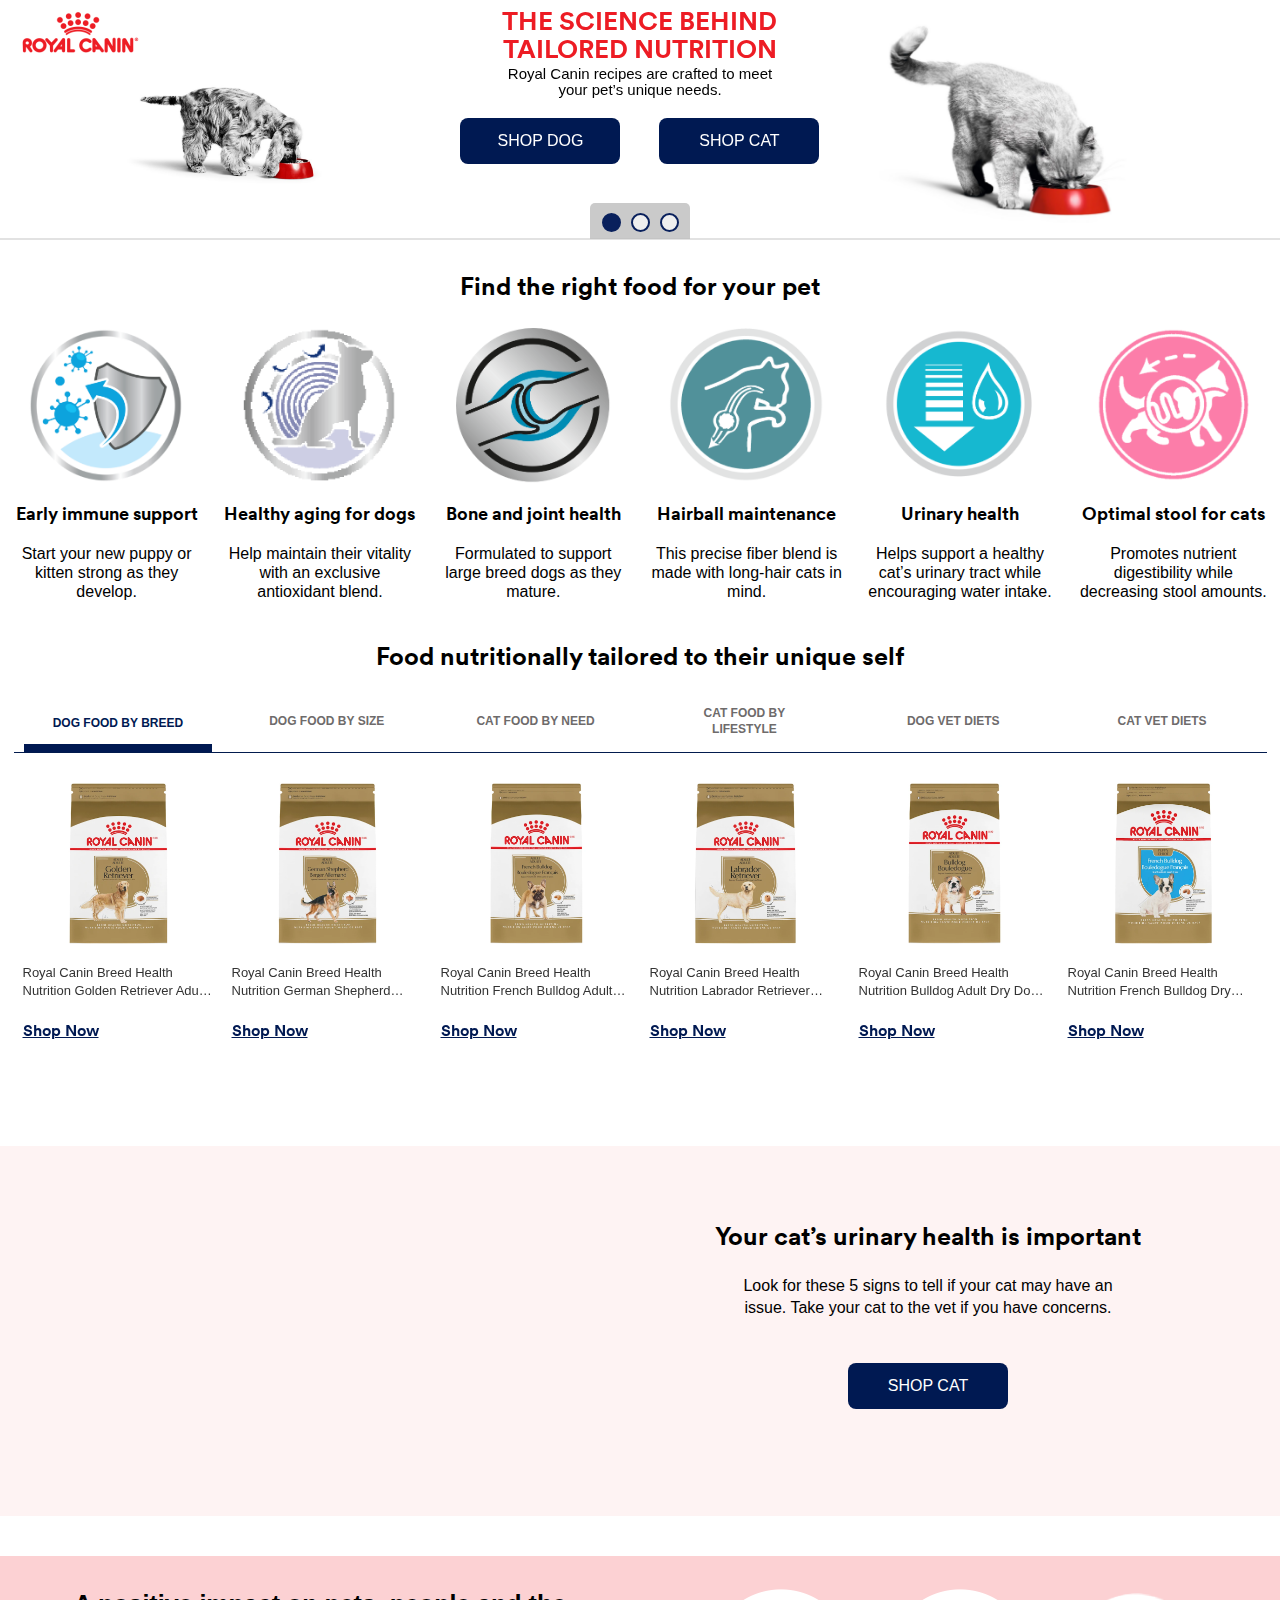
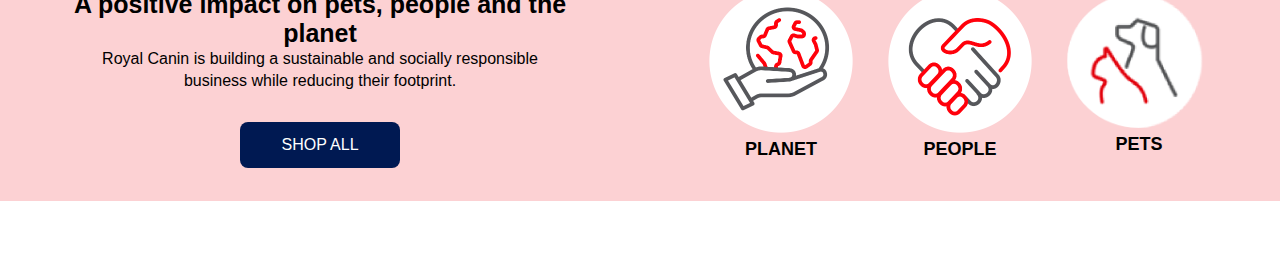
==== commit 91c7cbef: "feedback updated" ====
--- a/index.html
+++ b/index.html
@@ -20,12 +20,18 @@
             <!-- 1st slide -->
             <div class="citrusRoyalCanin__firstSlideContainer splide__slide" >
               <div class="citrusRoyalCanin__firstSlide_Row">
-                <div class="citrusRoyalCanin__FirstSlide__ColLeft">
+                <div class="citrusRoyalCanin__firstSlide__ColLeft">
                   <div class="citrusRoyalCanin__imgContainer">
-                    <img class="citrusRoyalCanin__mobile_hide citrusRoyalCanin__FirstSlide_first_image" src="assets/images/Hero_1.1_dsk_Dog_Eating.png"
-                      alt="On the left, an image of a dog licking a girl." />
-                    <img class="citrusRoyalCanin__desktop_hide" src="assets/images/Hero_1.3_Mob_Dog_Eating.png"
-                      alt="A dog and a cat eating from their bowls." />
+                    <div class="citrusRoyalCanin__firstSlide_top_logo">
+                      <img class="citrusRoyalCanin__desktop_hide" src="assets/images/Royal-Canin.png" alt="Royal Canin" />
+                    </div>
+                    <div class="citrusRoyalCanin__firstSlide_left_img">
+                      <img class="citrusRoyalCanin__mobile_hide citrusRoyalCanin__FirstSlide_first_image" src="assets/images/Hero_1.1_dsk_Dog_Eating.png"
+                        alt="On the left, an image of a dog licking a girl." />
+                      <img class="citrusRoyalCanin__desktop_hide citrusRoyalCanin__FirstSlide_first_image" src="assets/images/Hero_1.3_Mob_Dog_Eating.png"
+                        alt="A dog and a cat eating from their bowls." />                      
+                    </div>
+
                   </div>
                 </div>
                 <div class="citrusRoyalCanin__FirstSlide__ColMiddle">
@@ -158,9 +164,10 @@
     </section>
     <!------------------ RoyalCanin slider section end ------------------------------->    
 
-    <!------------------ RoyalCanin benefits section start ------------------------>
+    <!------------------ RoyalCanin benefits section start ------------------------>    
     <section class="citrus_RoyalCanin_benefitus_area">
-        <div class="citrus_RoyalCanin_containers">
+      <a class="citrusRoyalCanin__Wrapper_benefit" href="#">
+        <div class="citrus_RoyalCanin_containers" >
             <div class="citrus_RoyalCanin_main-benifit-flex">
                 <!-- common heading -->
                 <div class="citrus_RoyalCanin_cmon-heading">
@@ -211,8 +218,9 @@
                         <p>Promotes nutrient digestibility while decreasing stool amounts.</p>
                     </div>
                 </div>
-            </div>
+            </div>        
         </div>
+      </a>
     </section>
     <!--------------------- RoyalCanin benefits section end ------------------------->
 
@@ -969,7 +977,7 @@
       <div class="citrus_RoyalCanin__video_container_vidoeRow citrus_RoyalCanin__video1 flex-box">      
         <div class="citrus_RoyalCanin__video_container--col">
             <div class="single-video">
-              <iframe width="100%" height="auto" src="https://www.youtube.com/embed/N5I9l5TfXeE"
+              <iframe width="100%" height="300" src="https://www.youtube.com/embed/N5I9l5TfXeE"
               title="It All Starts Here – Pro Plan Sport" frameborder="0"
               allow="accelerometer; autoplay; clipboard-write; encrypted-media; gyroscope; picture-in-picture"
               allowfullscreen></iframe>
@@ -984,7 +992,7 @@
                   <a class="citrusRoyalCanin__shopCTALarge"
                     href="https://www.petco.com/shop/en/petcostore/brand/royal-canin/cat"
                     manual_cm_sp="sponsoredbrandpage:royalcanin:yourcatsurinary:1:yourcatsurinary:shopcat"
-                    onclick="clickTrackLink(this);">SHOP CAT</a>
+                    onclick="clickTrackLink(this);">Shop Cat</a>
                 </div>                
             </div>
         </div>
@@ -1007,7 +1015,7 @@
                   <a class="citrusRoyalCanin__shopCTALarge"
                     href="https://www.petco.com/shop/en/petcostore/brand/royal-canin"
                     manual_cm_sp="sponsoredbrandpage:royalcanin:apositiveimpact:1:apositiveimpact:shopall"
-                    onclick="clickTrackLink(this);">SHOP ALL</a>
+                    onclick="clickTrackLink(this);">Shop All</a>
                 </div>                   
               </div>
             </div>
@@ -1031,7 +1039,7 @@
                   <a class="citrusRoyalCanin__shopCTALarge"
                     href="https://www.petco.com/shop/en/petcostore/brand/royal-canin"
                     manual_cm_sp="sponsoredbrandpage:royalcanin:apositiveimpact:1:apositiveimpact:shopall"
-                    onclick="clickTrackLink(this);">SHOP ALL</a>
+                    onclick="clickTrackLink(this);">Shop All</a>
                 </div>   
               </div>
           </div>
--- a/assets/styles.css
+++ b/assets/styles.css
@@ -27,23 +27,23 @@
 body {
   margin: 0;
   padding: 0;
-  font-family: "PetcoCircularTT-Regular", arial !important;
+  font-family: "PetcoCircularTT-Regular", arial 
+  /* !important; where is font-family:  must have to use !important; */
 }
 /* default css */
-h1,
-h2,
-h3,
-h4,
-h5,
-h6,
-sup,
-p {
+.citrusRoyalCanin__Wrapper h1,
+.citrusRoyalCanin__Wrapper h2,
+.citrusRoyalCanin__Wrapper h3,
+.citrusRoyalCanin__Wrapper h4,
+.citrusRoyalCanin__Wrapper h5,
+.citrusRoyalCanin__Wrapper h6,
+.citrusRoyalCanin__Wrapper sup,
+.citrusRoyalCanin__Wrapper p {
   margin: 0;
   padding: 0;
 }
-a {
+.citrusRoyalCanin__Wrapper a {
   text-decoration: none;
-  color: #000;
 }
 /*----------- Slider Start (Max-1440px)----------- */
 .citrusRoyalCanin__firstSlideContainer, .citrusRoyalCanin__secondSlideContainer, .citrusRoyalCanin__thirdSlideContainer {
@@ -52,12 +52,13 @@
   height: 240px;
   overflow: hidden !important;
   margin: auto;
+  border-bottom: 2px solid #E2E2E2;
 }
 .citrusRoyalCanin__firstSlide_Row,
 .citrusRoyalCanin__secondSlide_Row,
 .citrusRoyalCanin__thirdSlide_Row {
   display: grid;
-  border-bottom: 2px solid #E2E2E2;
+  /* border-bottom: 2px solid #E2E2E2; */
   max-width: 100%;
   overflow: hidden;
   height: 240px;
@@ -69,6 +70,19 @@
 .citrusRoyalCanin__imgContainer img {
   max-width: 100%;
   object-fit: contain;
+}
+.citrusRoyalCanin__firstSlide_top_logo, .citrusRoyalCanin__firstSlide_left_img{
+  
+  margin: 0px auto;
+}
+.citrusRoyalCanin__firstSlide_top_logo{
+  max-width: 125px;
+  margin: 0px auto;
+  padding-top: 10px;
+  padding-bottom: 15px;
+}
+.citrusRoyalCanin__firstSlide_left_img{
+  max-width: 63%;
 }
 .citrusRoyalCanin__FirstSlide_first_image{
   width: 100%;
@@ -499,6 +513,7 @@
 }
 .citrus_RoyalCanin__video_container .citrus_RoyalCanin__video_container--col .single-video iframe {
   width: 100%;
+  /* height: 300px; */
   min-height: 31vh;
   margin-top: -15%;
 }
@@ -584,7 +599,7 @@
   line-height: 22px;
   color: #000000;
   max-width: 80%;
-  margin: 0px auto;
+  margin: 0px auto!important;
 }
 .citrusRoyalCanin__calltoaction_Product_title{
   margin-top: 15px;
@@ -691,6 +706,11 @@
       .citrusRoyalCanin__firstSlide_Row, .citrusRoyalCanin__secondSlide_Row, .citrusRoyalCanin__thirdSlide_Row {
         height: 200px;
       }
+      .citrusRoyalCanin__firstSlide_top_logo{
+        max-width: 125px;
+        margin: 0px auto;
+        padding-bottom: 15px;
+      }
       .citrusRoyalCanin__secondSlide__textContainer,
       .citrusRoyalCanin__thirdSlide__textContainer {
         row-gap: 10px;
@@ -729,6 +749,8 @@
       .citrusRoyalCanin__FirstSlide_first_image{
         padding-left: 0px;
         padding-top: 60px;
+        max-width: 65%!important;
+        margin: 0px auto; 
       }
       /*----------- Slider End (769px-991px)----------- */
 
@@ -768,8 +790,12 @@
         /*----------- Common Style end Max-768px----------- */
 
         /*----------- Slider Start Max-768px----------- */
+        .citrusRoyalCanin__SliderContainer #image-carousel{
+          height: 420px;
+        }
         .citrusRoyalCanin__firstSlideContainer, .citrusRoyalCanin__secondSlideContainer, .citrusRoyalCanin__thirdSlideContainer{
-          height: auto;
+          height: 420px;
+          margin-top: 0px;
           margin-bottom: 0px;
         }
         .citrusRoyalCanin__firstSlide_Row, .citrusRoyalCanin__secondSlide_Row, .citrusRoyalCanin__thirdSlide_Row {
@@ -800,6 +826,11 @@
           max-width: 100%;
           width: 100%;
           object-fit: contain;
+        }
+        .citrusRoyalCanin__FirstSlide_first_image{
+          max-width: 50%;
+          margin: 0px auto;
+          padding: 0px;
         }
         .citrusRoyalCanin__secondSlide_Row img{
           height: auto!important;
@@ -822,6 +853,9 @@
           text-decoration: underline;
           font-weight: bold;
         }
+        .citrusRoyalCanin__MiddleCTA-Box > .citrusRoyalCanin__shopCTALarge {
+          text-decoration: underline!important;
+        }
         .citrusRoyalCanin__Middle_textContainer p,
         .citrusRoyalCanin__secondSlide__textContainer p {
           width: 100%;
@@ -906,7 +940,8 @@
           margin: 0px auto 0px;
         }
         .citrus_RoyalCanin__video_container .citrus_RoyalCanin__video_container--col .single-video iframe{
-          min-height: 26vh;
+          /* min-height: 26vh; */
+          height: auto!important;
         }
         
         /*----------- Video End Max-768px----------- */
@@ -936,10 +971,25 @@
           font-size: 16px;
         }
         /*----------- CallToAction End Max-768px----------- */
+
+        .citrus_RoyalCanin_cmon-heading > h2{
+          font-size: 20px;
+        }
+        .citrusRoyalCanin__sectionTitle > h2{
+          font-size: 20px;
+        }
+        .citrus_RoyalCanin__video_container .citrus_RoyalCanin__video_container--col .video-text h3{
+          font-size: 20px;
+        }
+        .citrus_RoyalCanin__calltoaction_textContainer_title{
+          font-size: 20px;
+          margin-bottom: 10px!important;
+        }
       }
 
         @media all and (max-width: 420px) {
           /*----- Slider Start Max-420px----------- */
+          
           .citrusRoyalCanin__firstSlide__title,
           .citrusRoyalCanin__secondSlide__title,
           .citrusRoyalCanin__thirdSlide__title {
